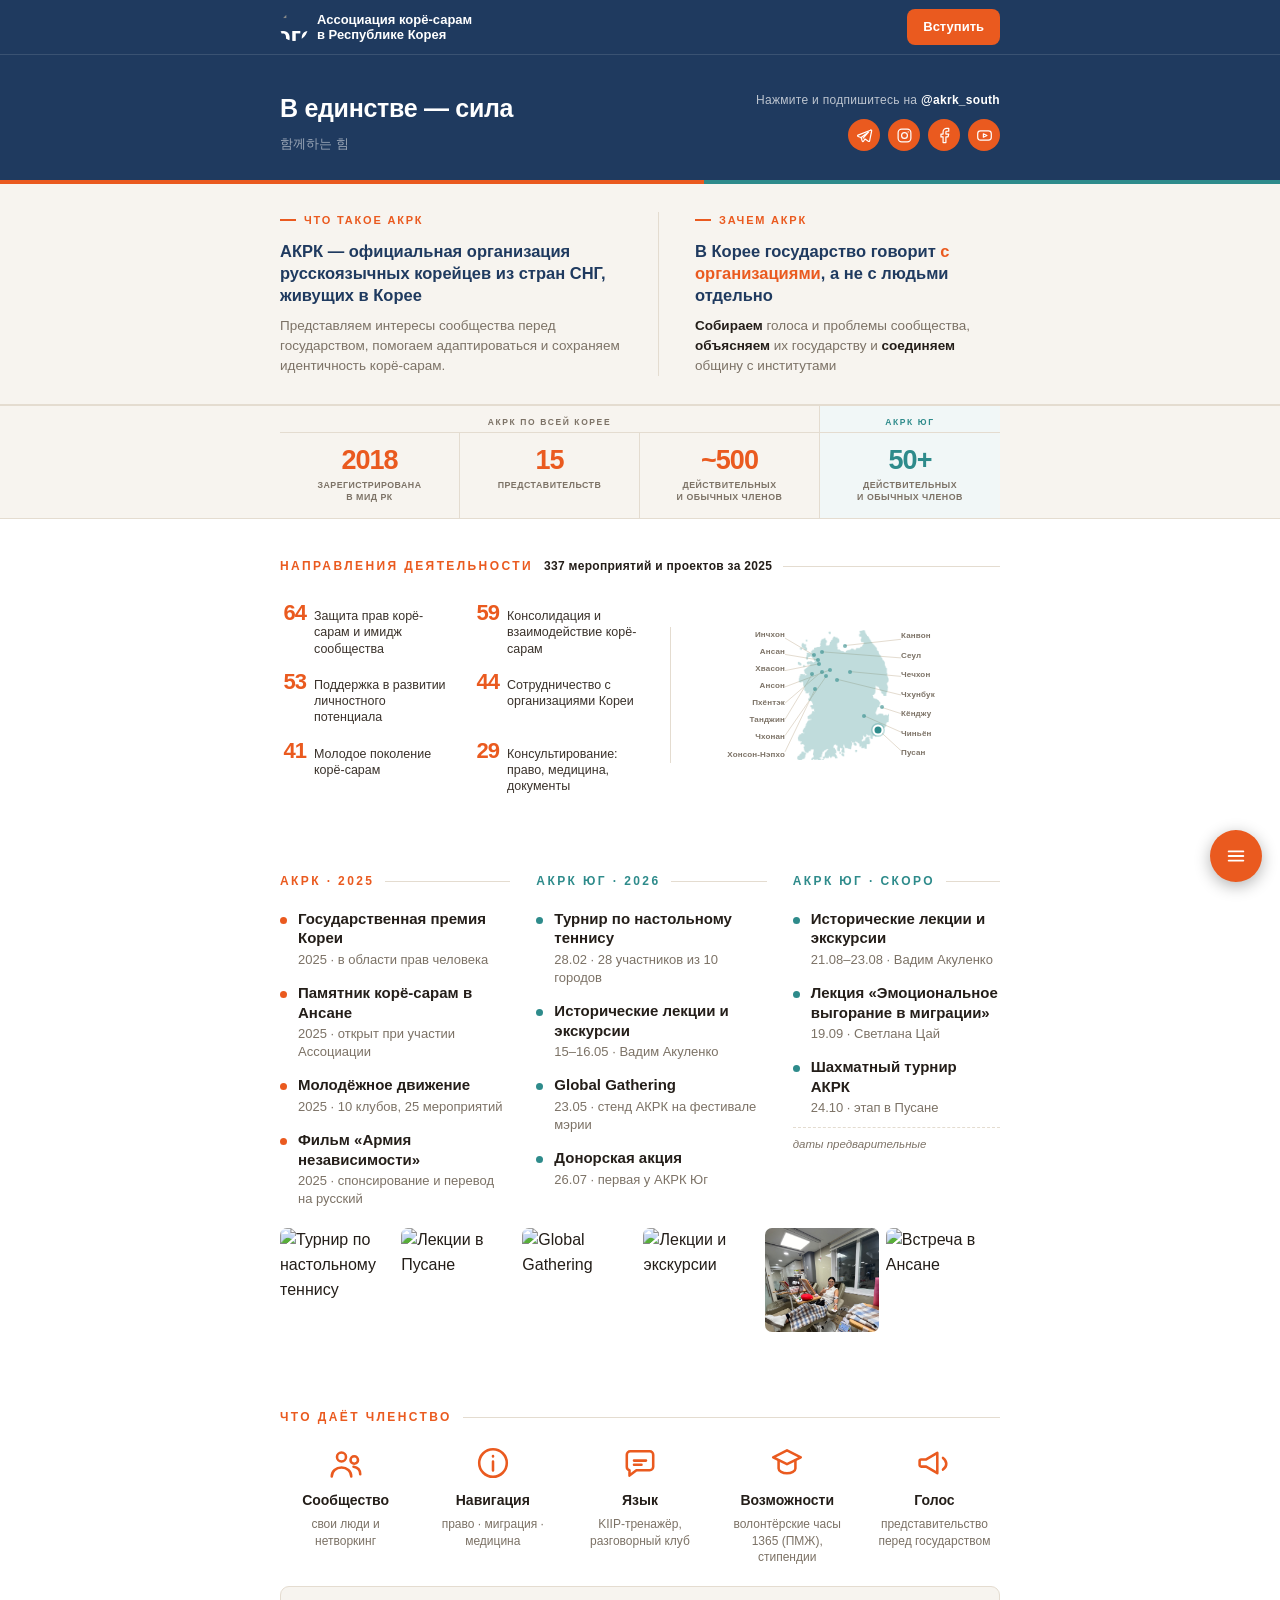
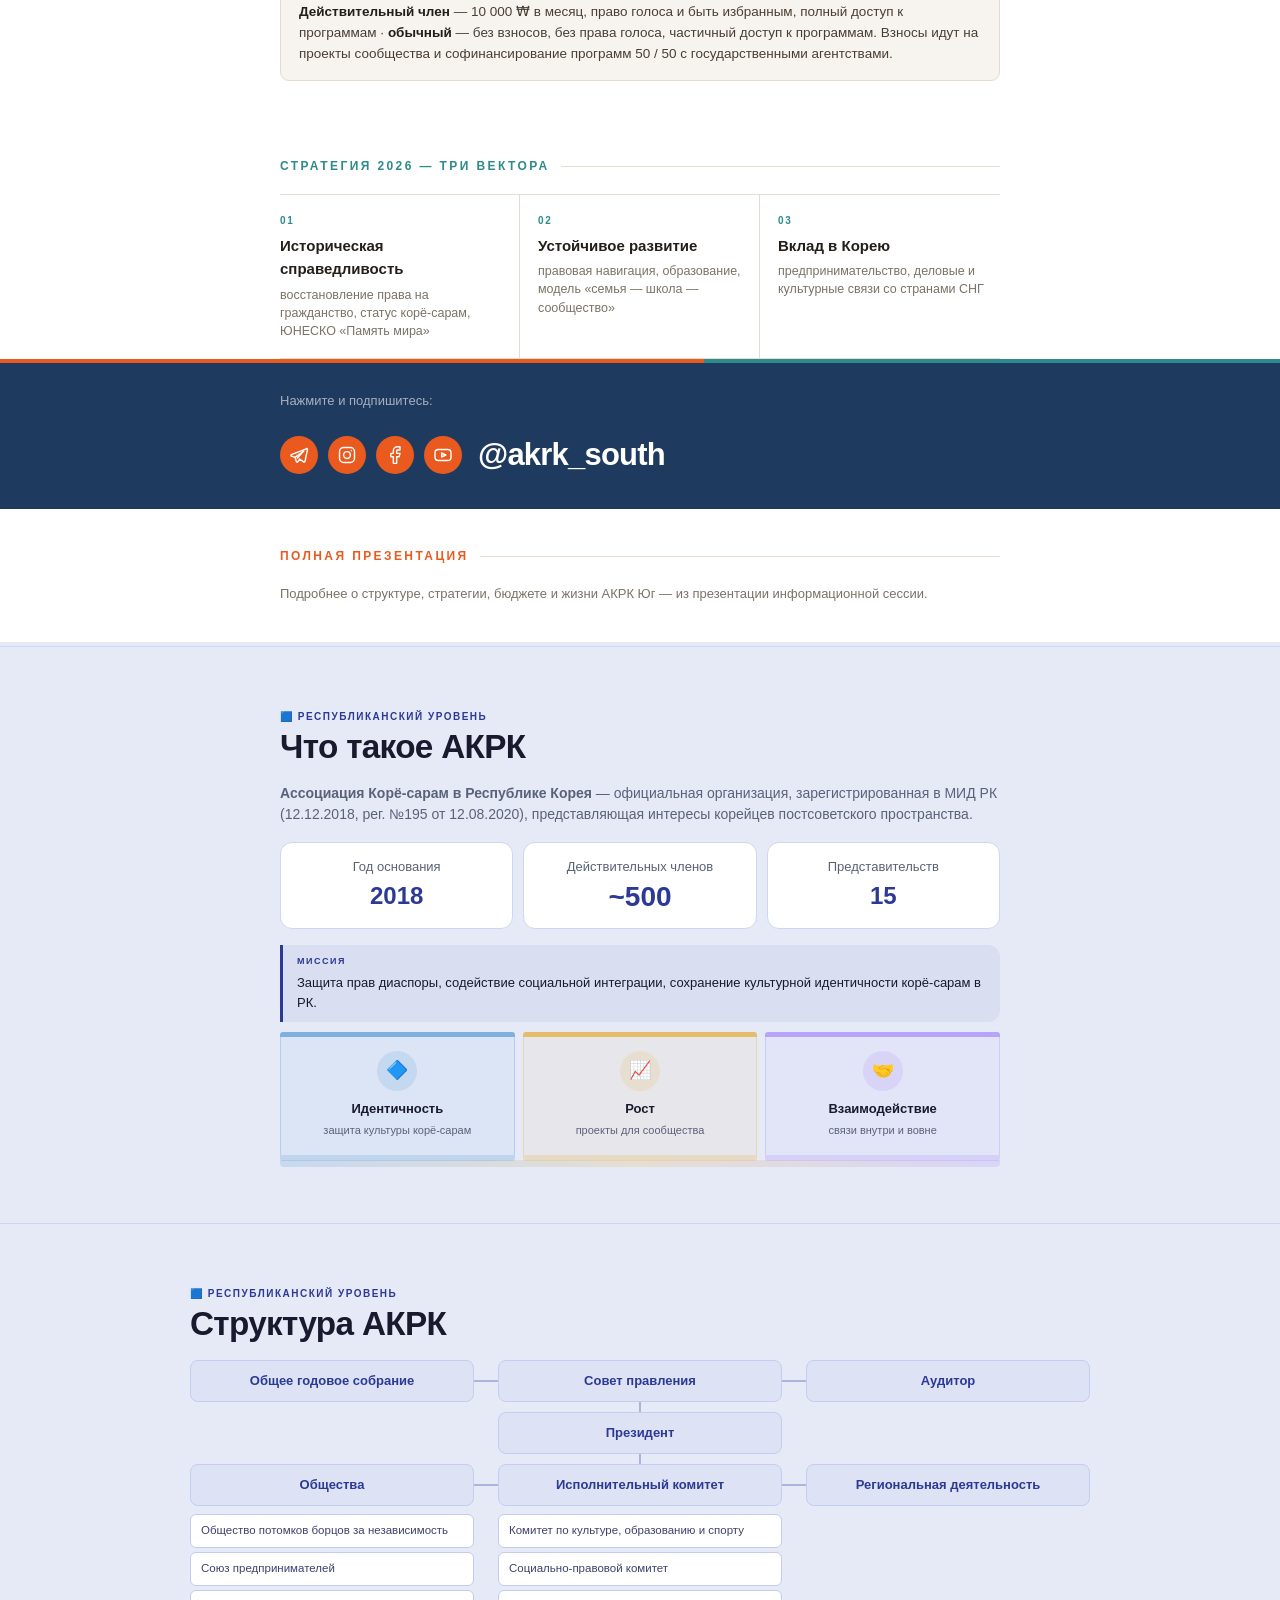
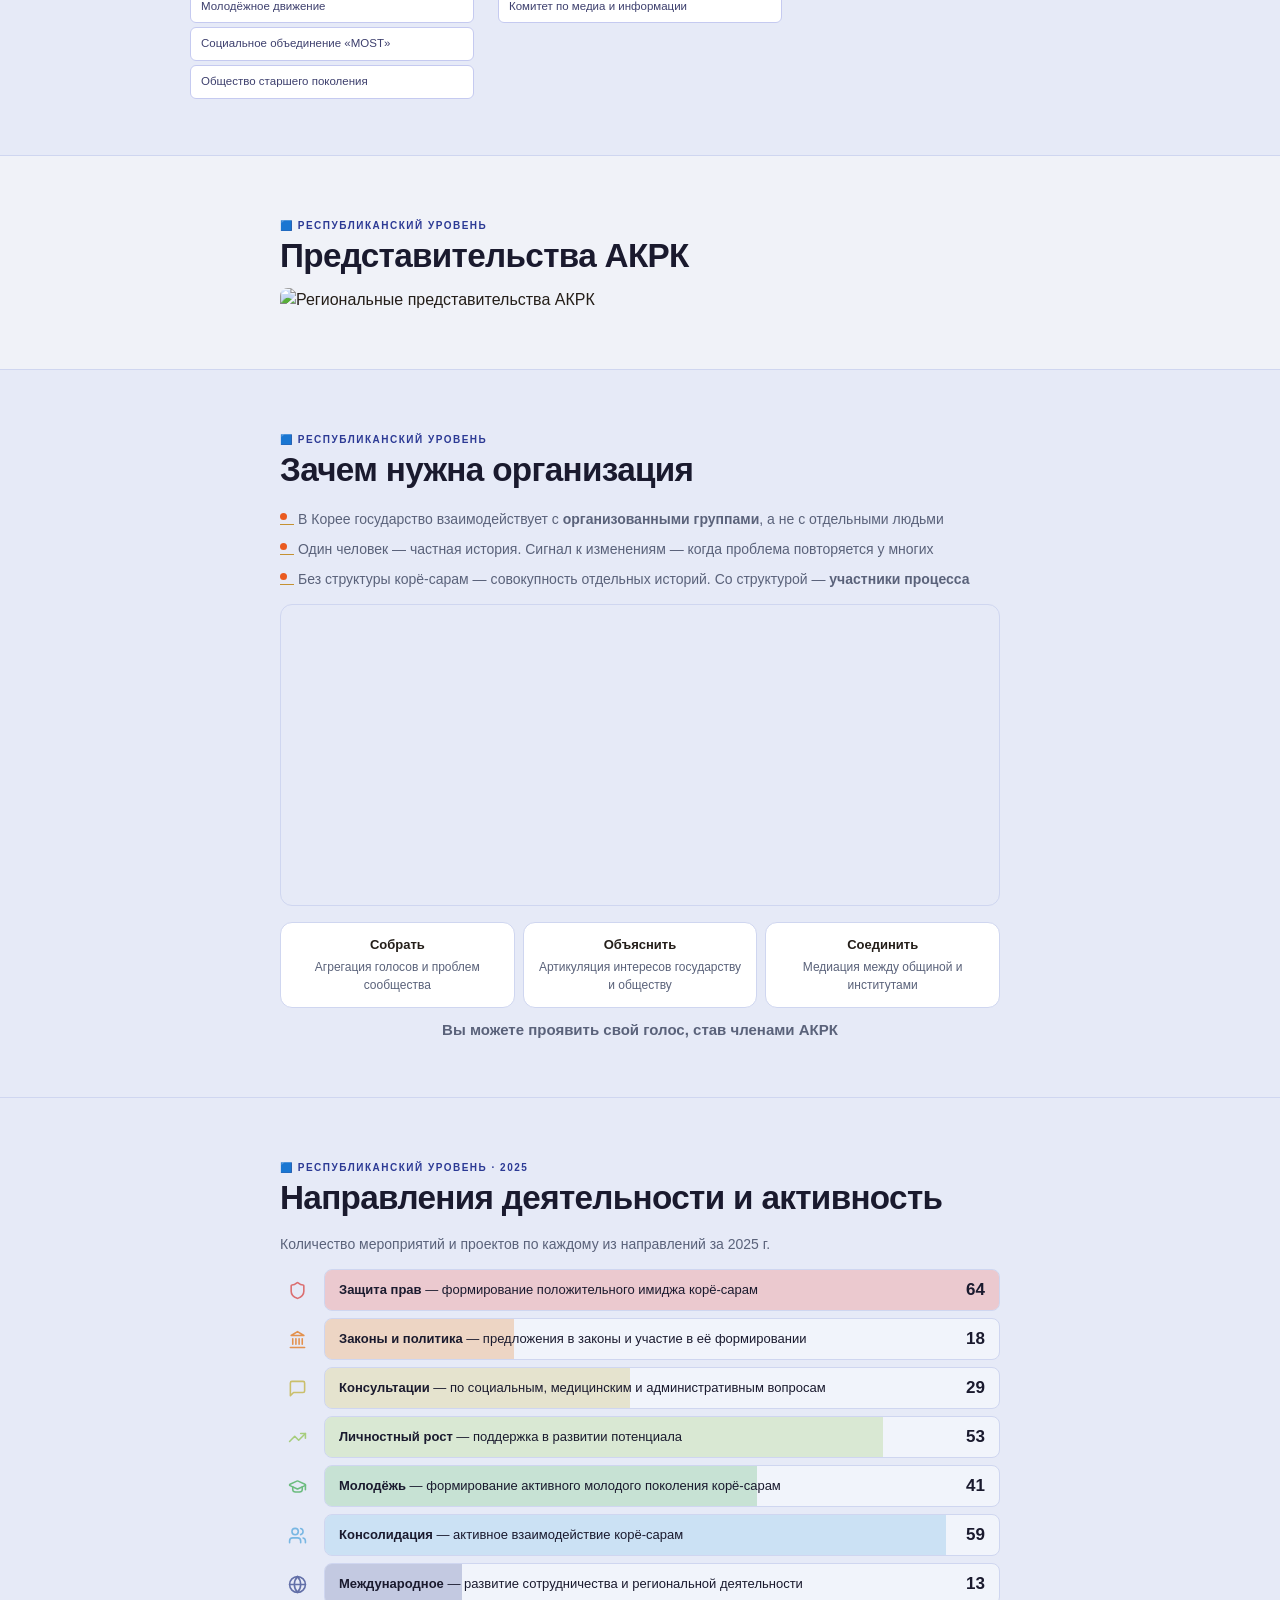
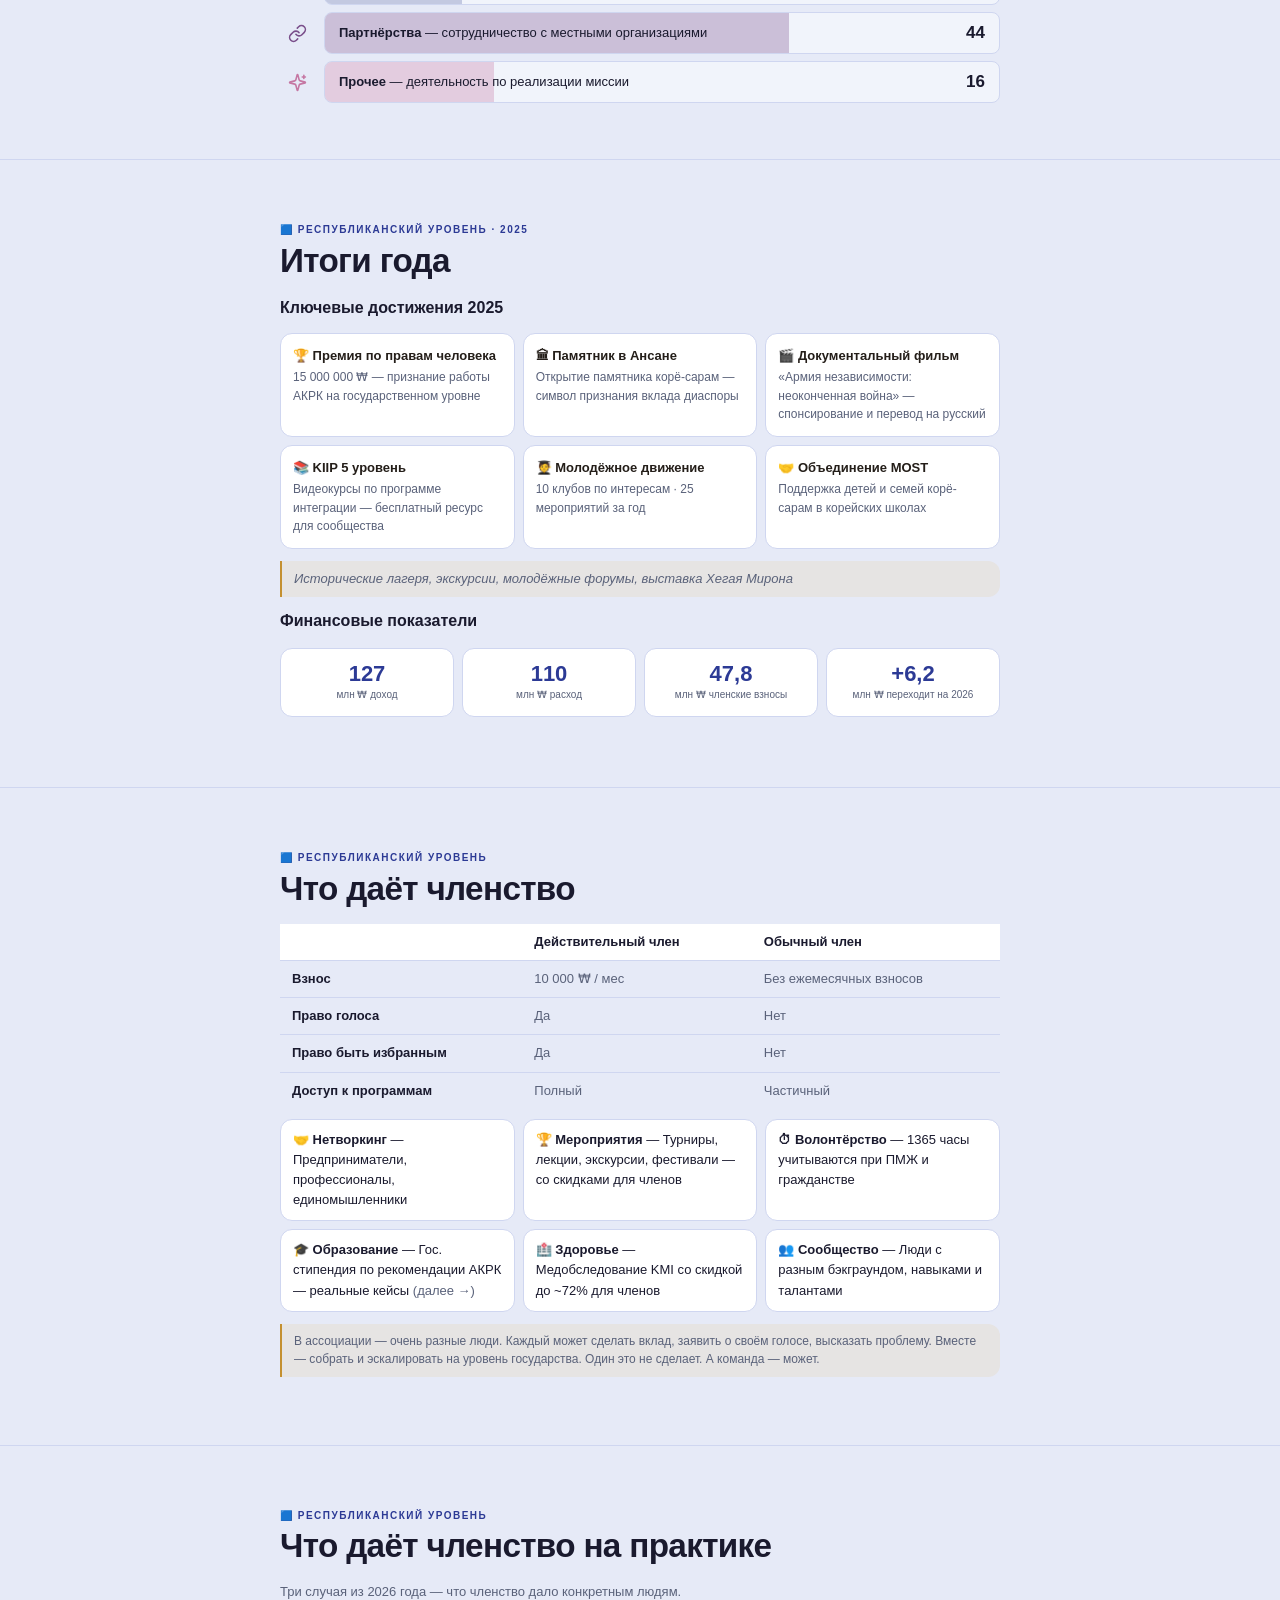
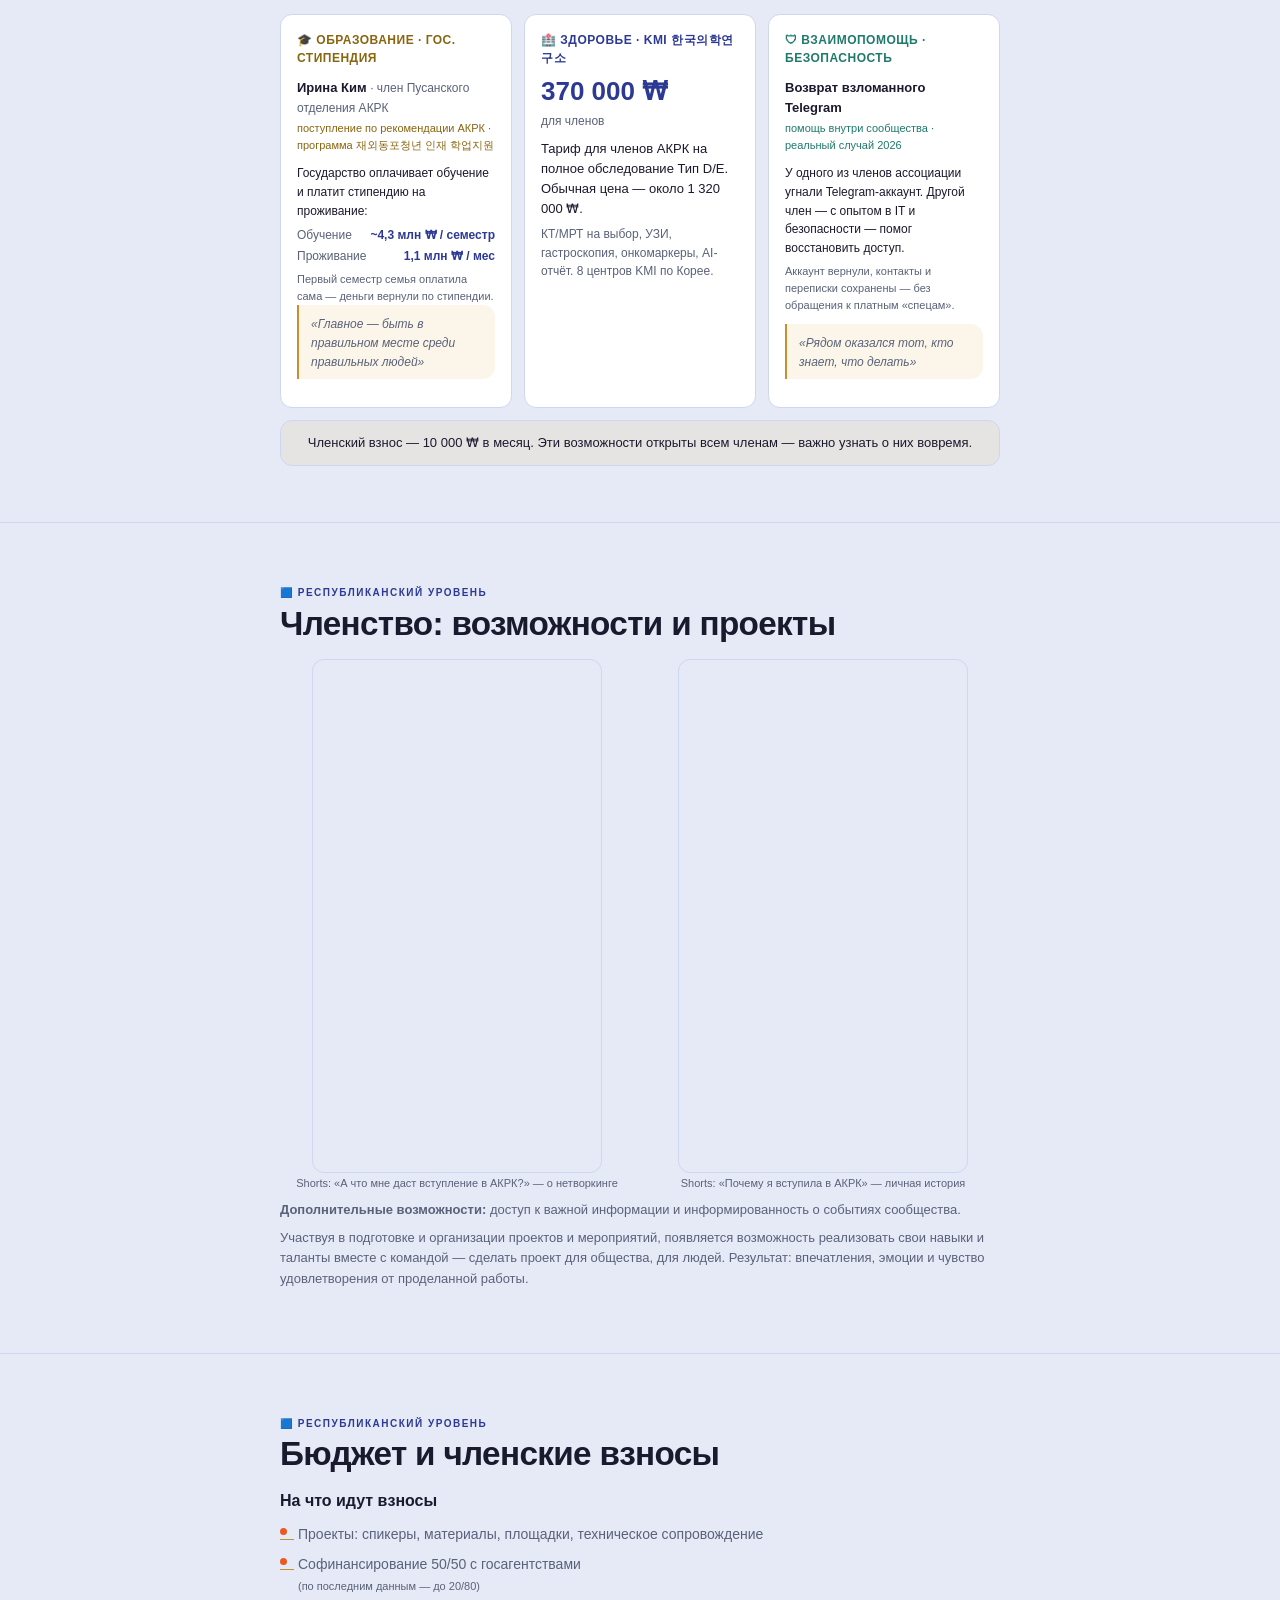
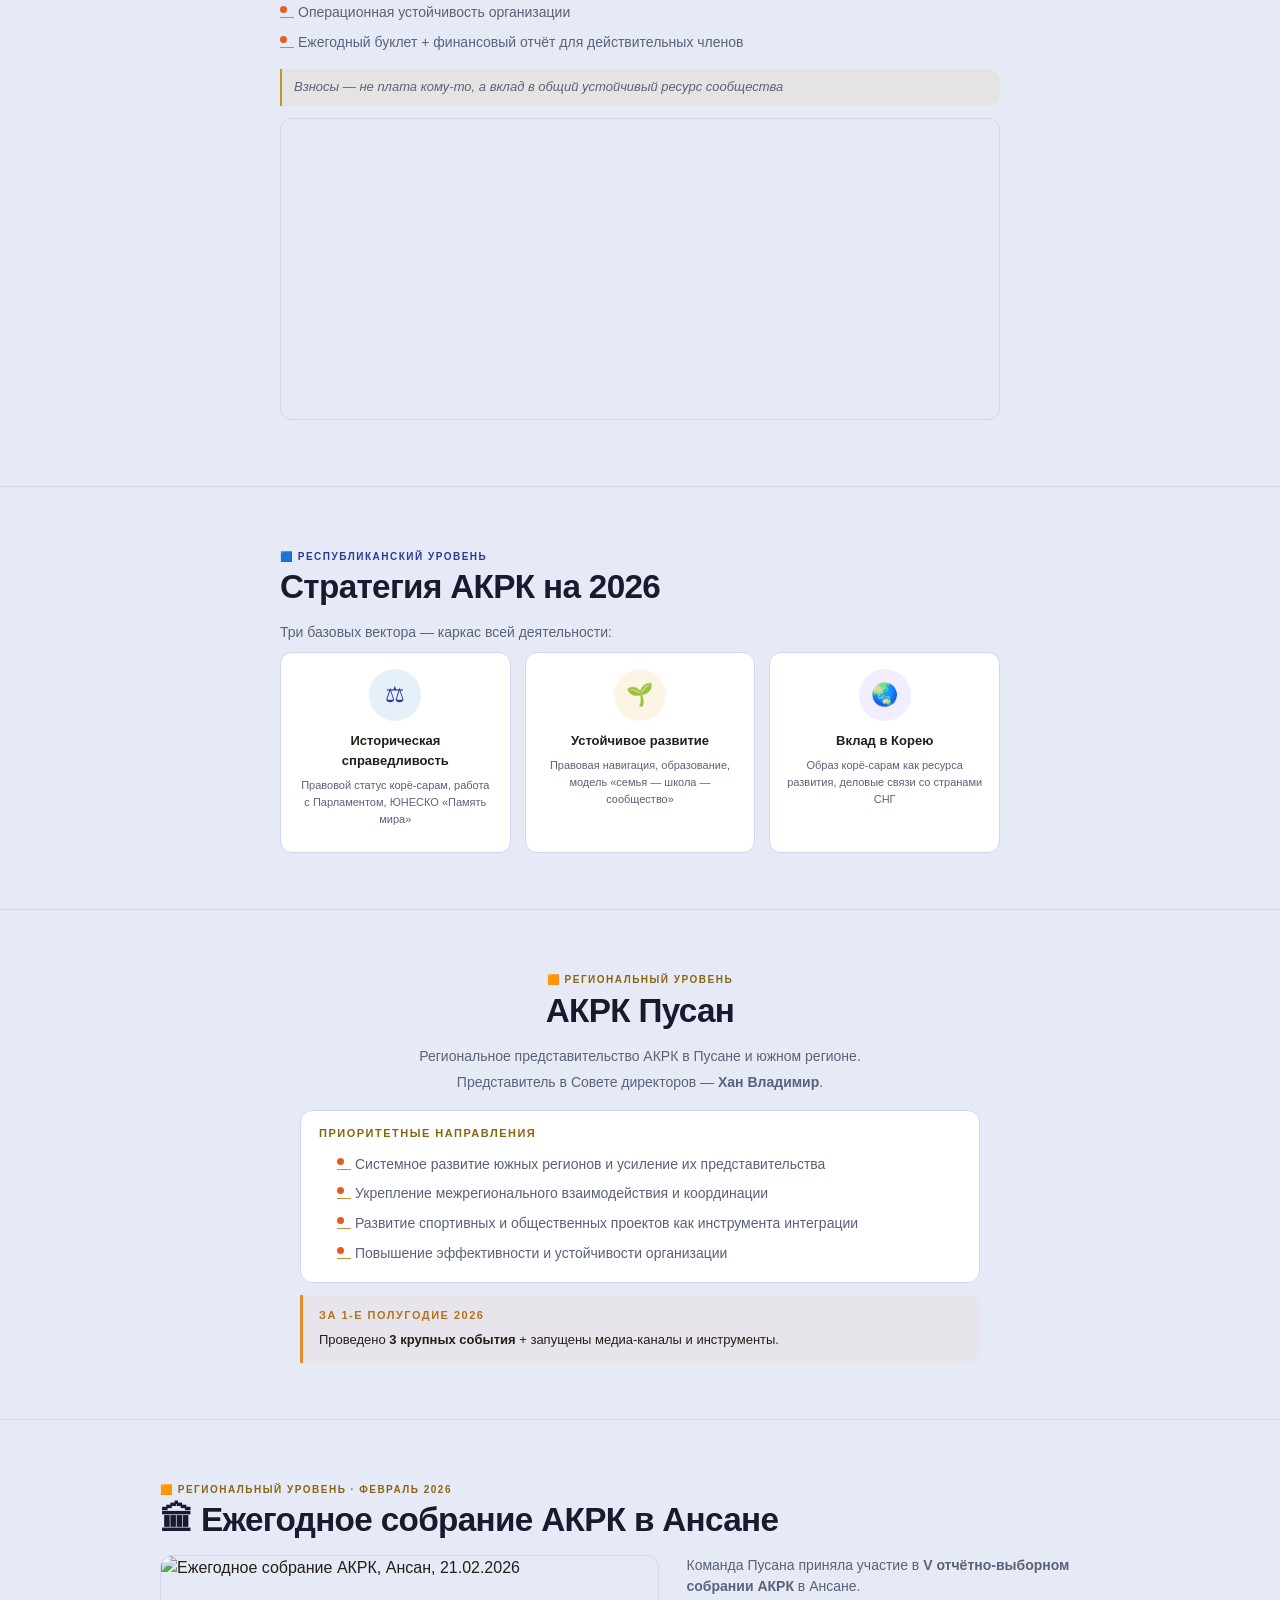
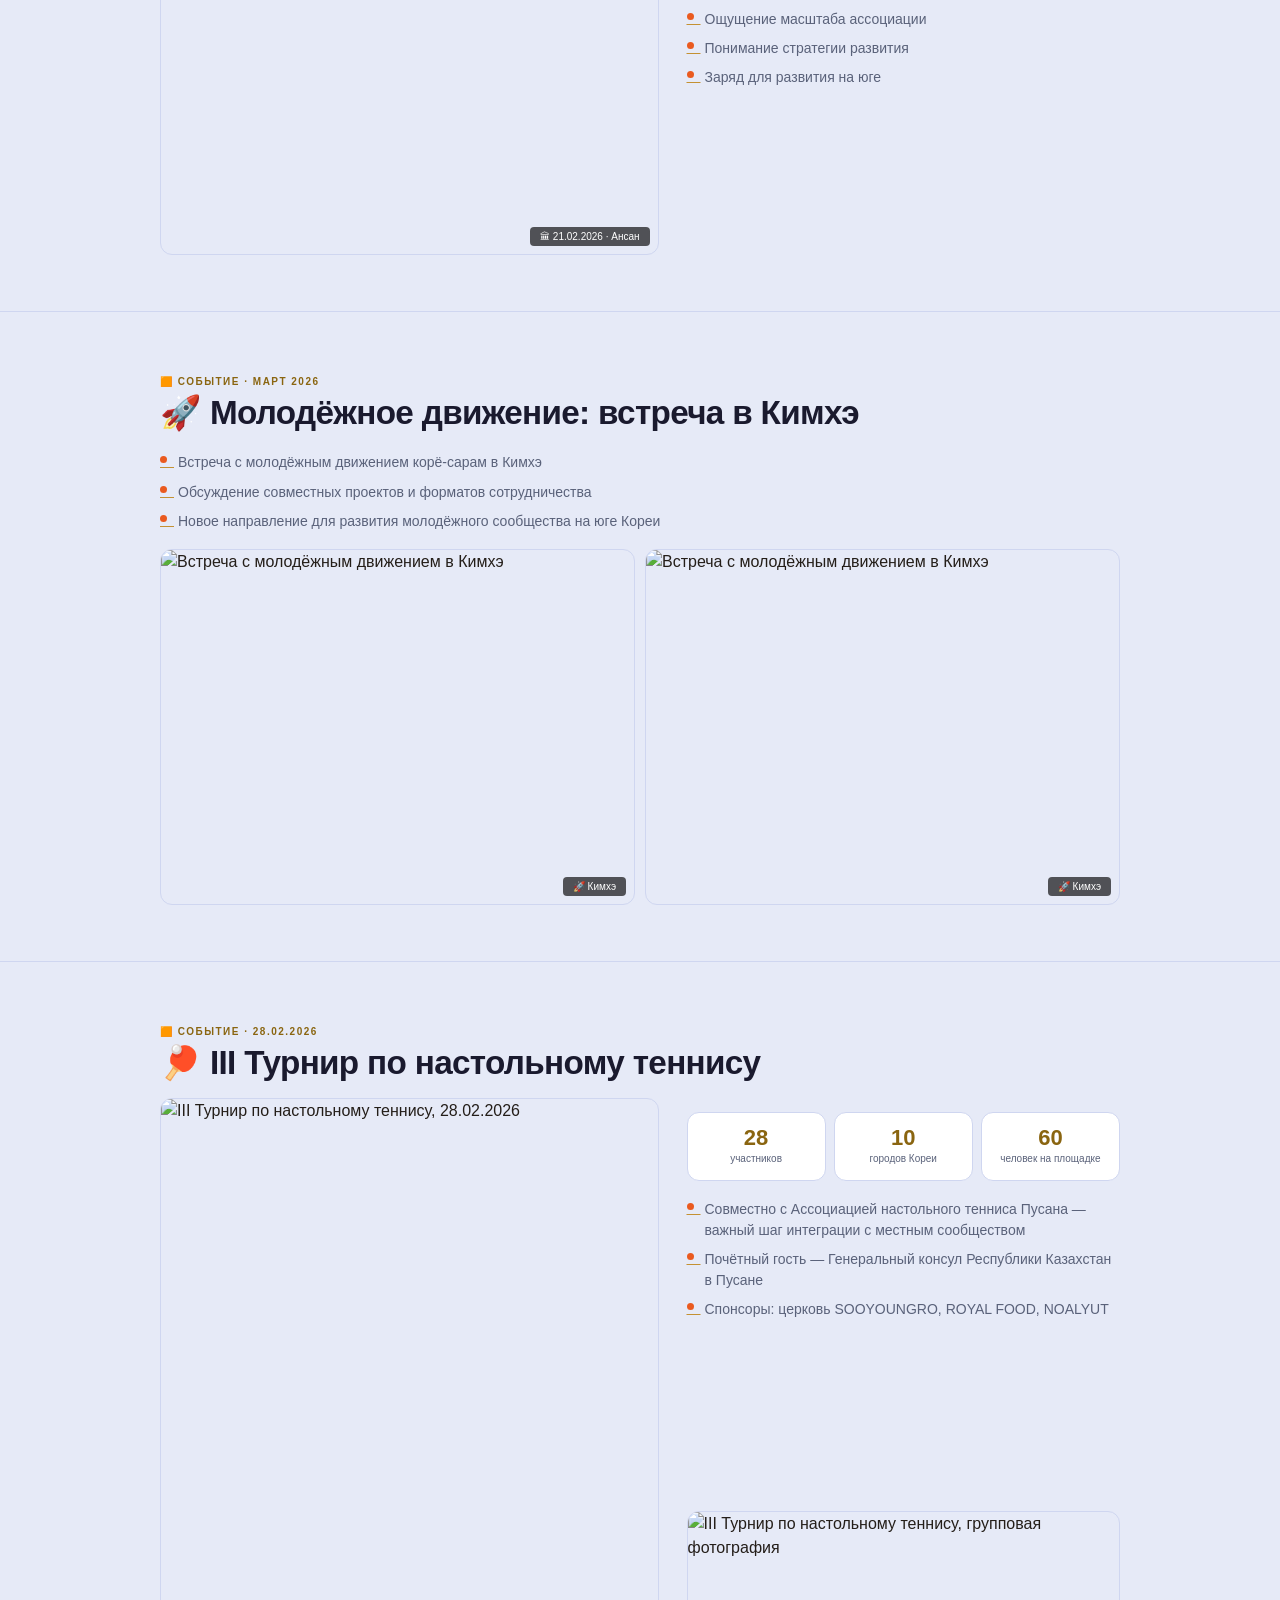
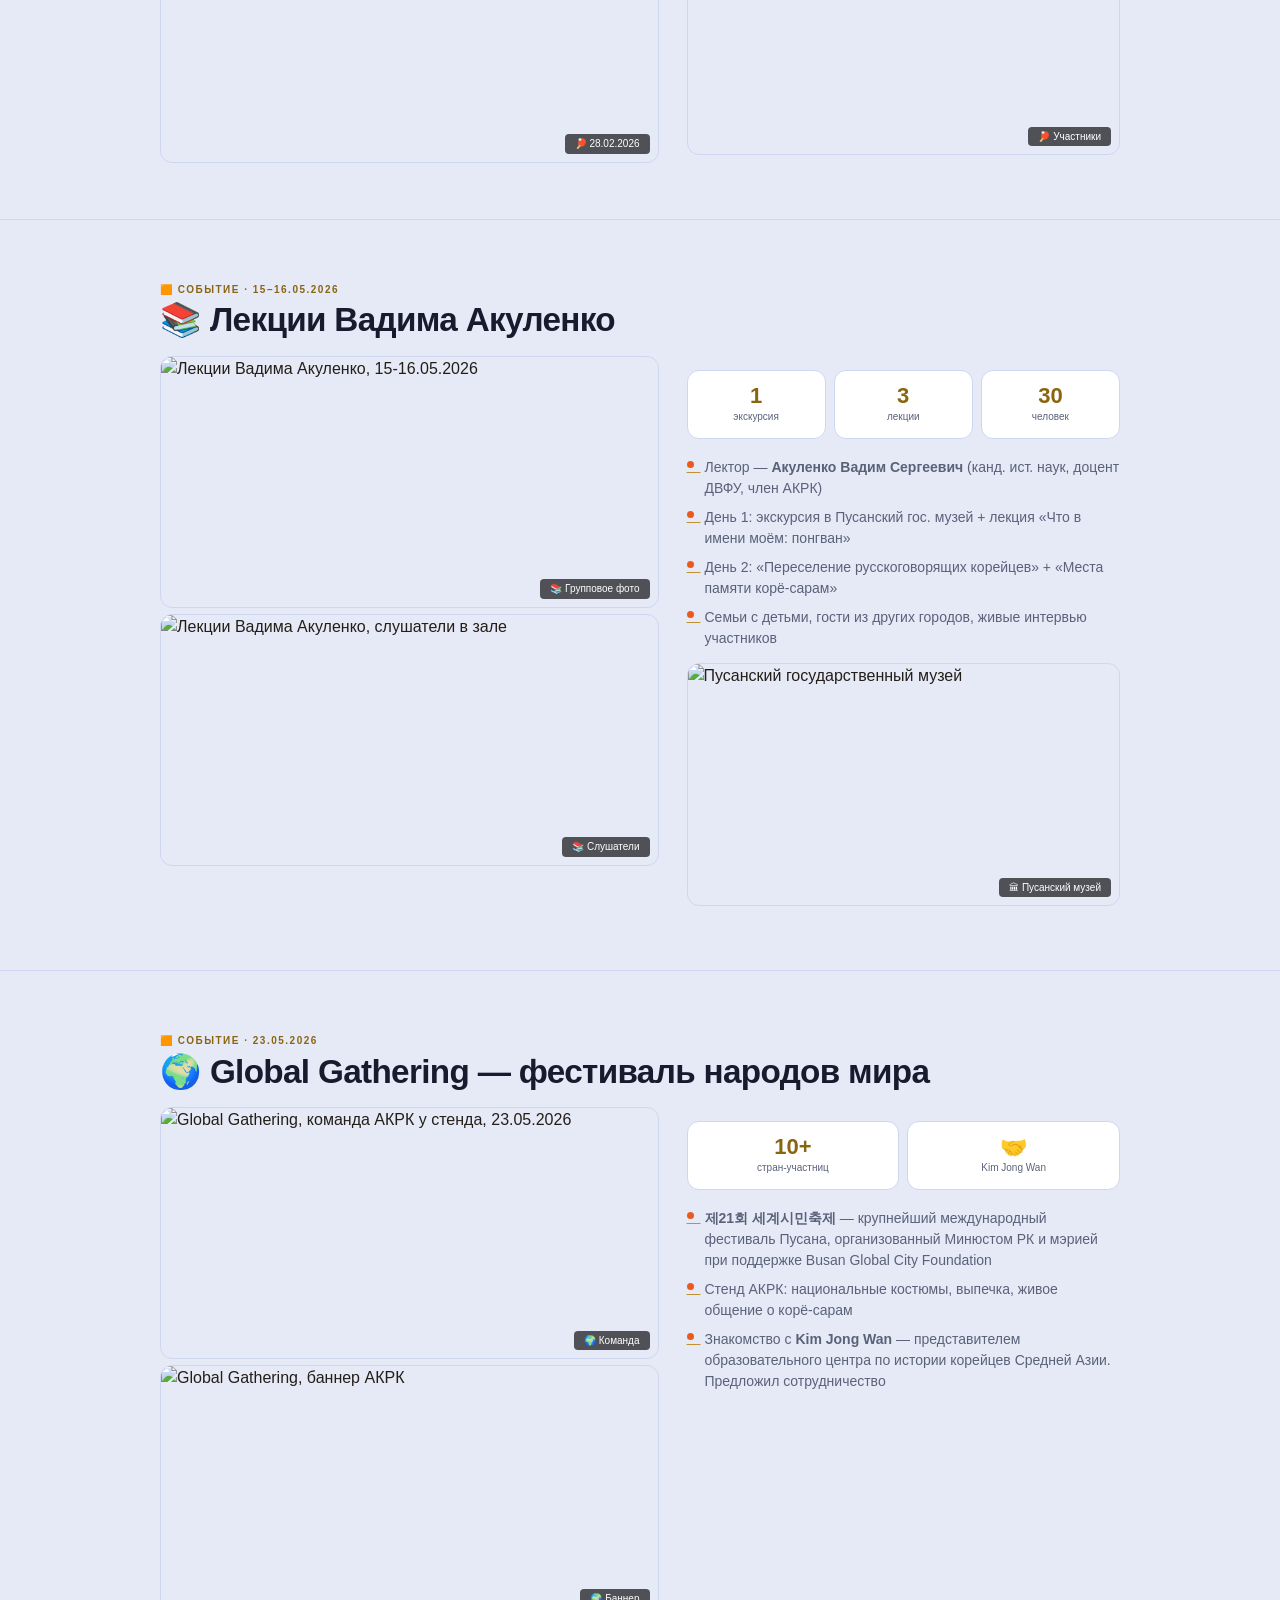
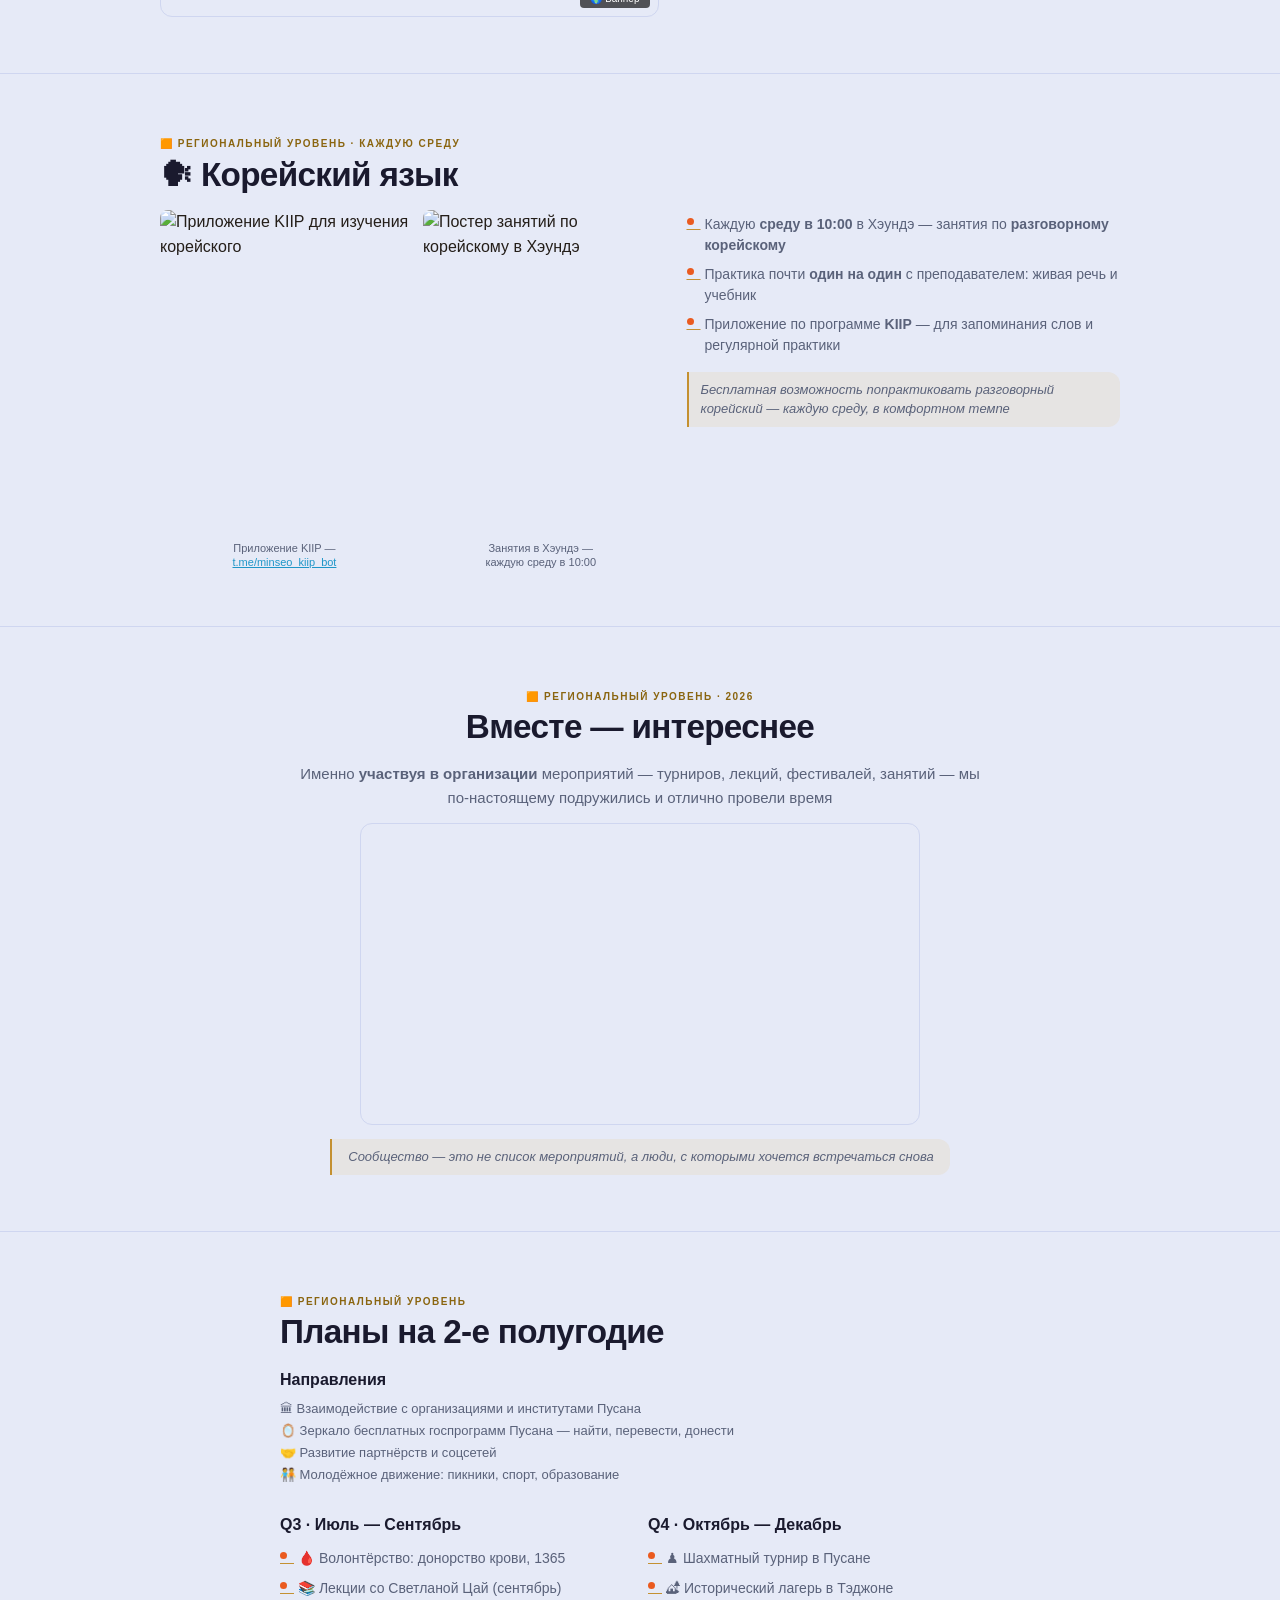
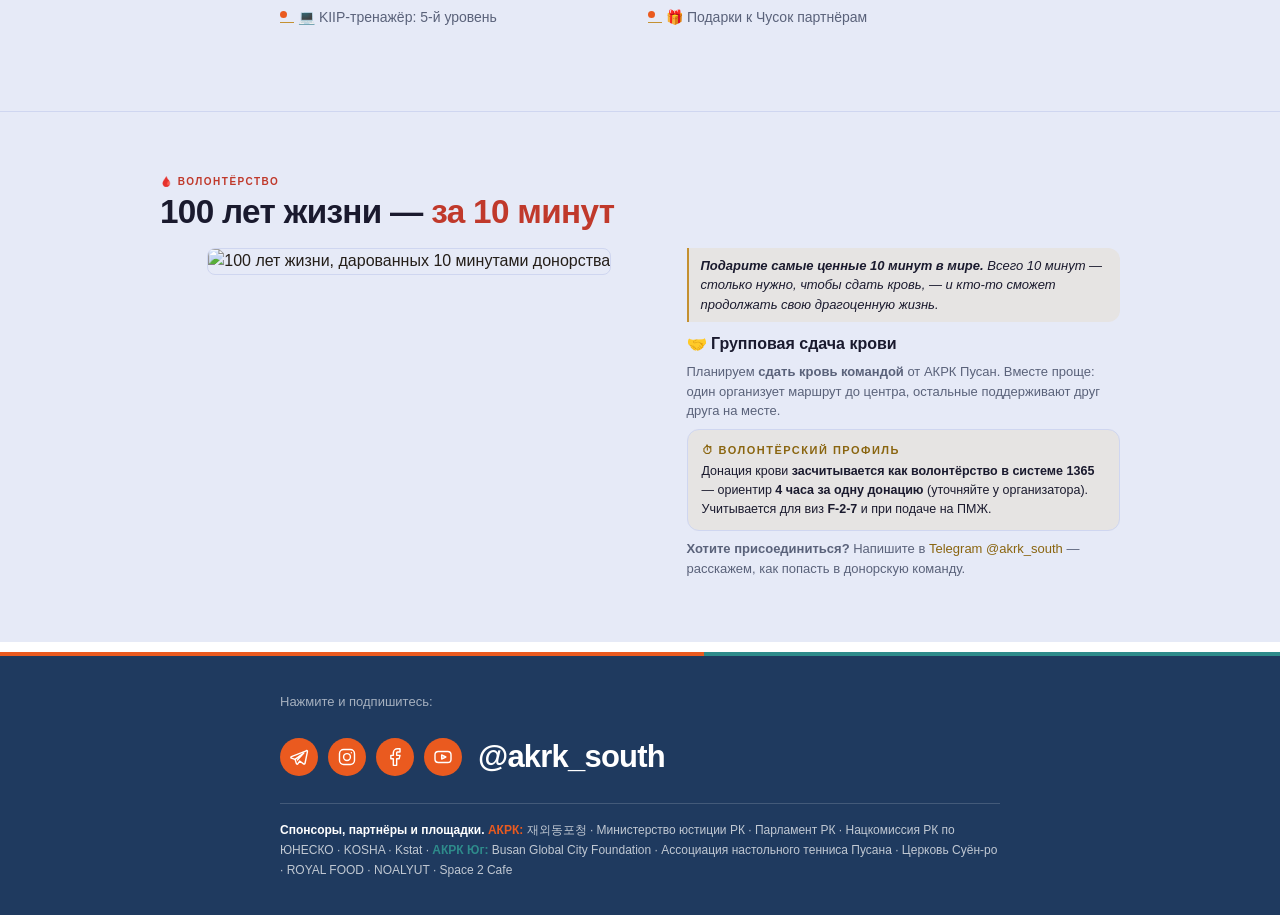
==== index.html @ 40a4bdb2 "Cleanup footer text and fix mobile layout for Korean-language photos Remove duplicate subscribe head" ====
<!DOCTYPE html>
<html lang="ru">
<head>
<meta charset="UTF-8">
<meta name="viewport" content="width=device-width, initial-scale=1.0">
<title>АКРК — Ассоциация корё-сарам в Республике Корея · АКРК Юг</title>
<meta name="description" content="Официальная организация русскоязычных корейцев из стран СНГ в Корее. АКРК Юг — Пусан. Что мы делаем, что даёт членство и как вступить.">
<meta property="og:title" content="АКРК — Ассоциация корё-сарам в Республике Корея · АКРК Юг">
<meta property="og:description" content="Кто мы, что уже сделано, что даёт членство и как вступить.">
<meta property="og:type" content="website">
<meta property="og:url" content="https://akrk-south.github.io/">
<meta property="og:image" content="https://akrk-south.github.io/images/global-team-group.jpg">
<meta property="og:image:alt" content="Команда АКРК Юг на фестивале Global Gathering в Пусане">
<meta property="og:locale" content="ru_RU">
<meta name="twitter:card" content="summary_large_image">
<link rel="icon" href="images/logo.png" type="image/png">
<link rel="apple-touch-icon" href="images/logo.png">
<style>
  :root{
    --orange:#EA5A1F; --navy:#1F3A5F; --teal:#2E8B8B;
    --cream:#F7F4EF; --ink:#241E19; --muted:#7C7266; --line:#E4DCD0;
    --wrap:760px;
  }
  *{box-sizing:border-box;margin:0;padding:0}
  html{scroll-behavior:smooth}
  html,body{overflow-x:hidden}
  body{
    font-family:'Avenir Next','Helvetica Neue',-apple-system,BlinkMacSystemFont,'Segoe UI',
      'Apple SD Gothic Neo',Arial,sans-serif;
    color:var(--ink); background:#fff; line-height:1.55;
    -webkit-font-smoothing:antialiased;
    padding-top:47px;
  }
  .wrap{max-width:var(--wrap);margin:0 auto;padding:0 20px}
  /* .wrap перебивает голый section по специфичности — поэтому селектор составной */
  section,section.wrap{padding:38px 20px}
  h2{font-size:12px;font-weight:700;letter-spacing:2.4px;text-transform:uppercase;
     color:var(--muted);margin-bottom:18px;display:flex;align-items:center;gap:11px}
  h2::after{content:"";flex:1;height:1px;background:var(--line)}
  h2.o{color:var(--orange)} h2.t{color:var(--teal)}

  /* ---- hero ---- */
  .hero{background:var(--navy);color:#fff;padding:34px 0 30px;position:relative}
  .hero::after{content:"";position:absolute;left:0;right:0;bottom:0;height:4px;
    background:linear-gradient(90deg,var(--orange) 0 55%,var(--teal) 55% 100%)}
  .hero-row{display:flex;align-items:center;justify-content:space-between;gap:24px;flex-wrap:wrap}
  .slogan{font-size:25px;font-weight:700;margin-bottom:6px;letter-spacing:-.3px}
  .slogan-kr{font-size:13px;color:rgba(255,255,255,.55)}
  .hero-social{display:flex;flex-direction:column;align-items:flex-end;gap:10px}
  .hs-label{font-size:12px;color:rgba(255,255,255,.7);letter-spacing:.3px;text-align:right;line-height:1.45}
  .hs-handle{color:#fff;font-weight:700}
  .hs-icons{display:flex;gap:8px;color:#fff}
  .hs-icons a{color:inherit;display:flex;align-items:center;justify-content:center;
    width:32px;height:32px;border-radius:50%;background:var(--orange);
    transition:opacity .15s}
  .hs-icons a:hover{opacity:.85}
  .hs-icons svg{width:17px;height:17px}
  .btns{display:flex;gap:11px;flex-wrap:wrap}
  .btn{display:inline-block;padding:14px 24px;border-radius:8px;font-size:15px;font-weight:700;
    text-decoration:none;transition:opacity .15s}
  .btn:hover{opacity:.87}
  .btn-p{background:var(--orange);color:#fff}
  .btn-s{background:transparent;color:#fff;border:1.5px solid rgba(255,255,255,.4)}

  /* ---- что такое / зачем ---- */
  .whatwhyband{background:var(--cream);border-bottom:1px solid var(--line)}
  .whatwhy{display:grid;grid-template-columns:1fr 1fr;gap:36px;padding:28px 20px}
  .whatwhy .ww-col+.ww-col{border-left:1px solid var(--line);padding-left:36px}
  .ww-eyebrow{font-size:11px;font-weight:700;letter-spacing:1.8px;text-transform:uppercase;
    color:var(--orange);margin-bottom:11px;display:flex;align-items:center;gap:8px}
  .ww-eyebrow::before{content:"";width:16px;height:2px;background:var(--orange);flex:none}
  .ww-h{font-size:16.5px;font-weight:700;color:var(--navy);line-height:1.35;margin-bottom:9px}
  .ww-h .hl{color:var(--orange)}
  .ww-p{font-size:13.5px;color:var(--muted);line-height:1.5}
  .ww-p b{color:var(--ink)}

  /* ---- numbers ---- */
  .numsband{background:var(--cream);border-top:1px solid var(--line);border-bottom:1px solid var(--line)}
  .nums{display:grid;grid-template-columns:repeat(4,minmax(0,1fr))}
  .ng{font-size:8.5px;font-weight:700;letter-spacing:1.6px;text-transform:uppercase;
    color:var(--muted);padding:10px 6px 2px;text-align:center}
  .ng-k{grid-column:span 3;border-right:1px solid var(--line);border-bottom:1px solid var(--line)}
  .ng-s{grid-column:span 1;color:var(--teal);background:#F1F7F7;border-bottom:1px solid var(--line)}
  .nc{padding:14px 6px 15px;text-align:center;border-right:1px solid var(--line)}
  .nc.nc-s{background:#F1F7F7;border-right:none}
  .nc .n{font-size:27px;font-weight:700;color:var(--orange);letter-spacing:-1px;line-height:1}
  .nc.nc-s .n{color:var(--teal)}
  .nc .l{font-size:8.8px;font-weight:600;letter-spacing:.5px;text-transform:uppercase;
    color:var(--muted);margin-top:6px;line-height:1.35;overflow-wrap:anywhere}
  .nc .x{font-size:9px;font-weight:600;color:var(--teal);margin-top:5px;line-height:1.3}

  /* ---- directions (6 направлений + карта присутствия) ---- */
  .dirwrap{display:flex;gap:24px;align-items:center}
  .dirs{flex:1;min-width:0;display:grid;grid-template-columns:1fr 1fr;gap:4px 20px}
  .dir{display:flex;align-items:baseline;gap:8px;padding:2px 0}
  .dir-n{font-size:22px;font-weight:700;color:var(--orange);letter-spacing:-1px;
    min-width:26px;text-align:right;flex:none}
  .dir-t{font-size:12.5px;line-height:1.3;color:#3A322B}
  .mapwrap{flex:none;position:relative;display:flex;align-items:stretch;
    width:330px;height:136px;border-left:1px solid var(--line);padding-left:14px}
  .mcol{display:flex;flex-direction:column;justify-content:space-between;flex:none}
  .ml{display:flex;align-items:center;font-size:8px;font-weight:600;letter-spacing:.15px;
    color:var(--muted);line-height:1.1}
  .ml.l{width:100px;text-align:right;justify-content:flex-end;margin-right:12px}
  .ml.r{width:100px;text-align:left;margin-left:12px}
  .mimg{position:relative;flex:none;width:92px;height:130px;align-self:center}
  .mimg img{width:100%;height:100%;object-fit:contain;display:block;opacity:.3}
  .mlines{position:absolute;left:14px;top:3px;width:316px;height:130px}
  .mlines line{stroke:var(--line);stroke-width:1}
  .m-dot{position:absolute;width:4px;height:4px;border-radius:50%;
    background:rgba(46,139,139,.6);transform:translate(-50%,-50%)}
  .m-dot.m-hot{width:7px;height:7px;background:var(--teal);
    box-shadow:0 0 0 2px #fff, 0 0 0 3.5px rgba(46,139,139,.28)}

  /* ---- three columns ---- */
  .cols{display:grid;grid-template-columns:1fr 1fr .9fr;gap:26px;align-items:start}
  ul{list-style:none}
  li{padding:0 0 14px 18px;position:relative}
  li:last-child{padding-bottom:0}
  li::before{content:"";position:absolute;left:0;top:8px;width:7px;height:7px;border-radius:50%;
    background:var(--orange)}
  li.t::before{background:var(--teal)}
  li b{display:block;font-size:15px;font-weight:700;line-height:1.3}
  li span{display:block;font-size:13px;color:var(--muted);margin-top:3px;line-height:1.4}
  .soon-note{font-size:11.5px;color:var(--muted);font-style:italic;margin-top:10px;
    border-top:1px dashed var(--line);padding-top:8px}

  /* ---- photos ---- */
  .photos{display:grid;grid-template-columns:repeat(6,minmax(0,1fr));gap:7px;margin-top:20px}
  .photos img{width:100%;height:104px;object-fit:cover;object-position:center 30%;
    border-radius:7px;display:block}

  /* ---- benefits ---- */
  .bens{display:grid;grid-template-columns:repeat(5,minmax(0,1fr));gap:16px}
  .ben{text-align:center}
  .ben .bi{width:36px;height:36px;margin:0 auto 9px;color:var(--orange)}
  .ben .bi svg{width:100%;height:100%}
  .ben .bt{font-size:14px;font-weight:700}
  .ben .bs{font-size:12px;color:var(--muted);line-height:1.4;margin-top:4px}
  .fee{margin-top:20px;padding:15px 18px;background:var(--cream);border:1px solid var(--line);
    border-radius:9px;font-size:13.5px;color:#4A3E34}
  .fee b{color:var(--ink)}

  /* ---- strategy ---- */
  .strat{display:grid;grid-template-columns:repeat(3,minmax(0,1fr));gap:0;
    border-top:1px solid var(--line);border-bottom:1px solid var(--line)}
  .si{padding:18px 18px;border-right:1px solid var(--line)}
  .si:first-child{padding-left:0} .si:last-child{border-right:none;padding-right:0}
  .si .sn{font-size:10px;font-weight:700;letter-spacing:1.6px;color:var(--teal)}
  .si .st{font-size:15px;font-weight:700;margin:6px 0 5px}
  .si .ss{font-size:12.5px;color:var(--muted);line-height:1.45}

  /* ---- footer ---- */
  .ftr{background:var(--navy);color:#fff;padding:40px 0 34px;position:relative;margin-top:10px}
  .ftr::before{content:"";position:absolute;left:0;right:0;top:0;height:4px;
    background:linear-gradient(90deg,var(--orange) 0 55%,var(--teal) 55% 100%)}
  .ftr h2{color:var(--orange)}
  .ftr h2::after{background:rgba(255,255,255,.16)}
  .handle{display:flex;align-items:center;gap:16px;flex-wrap:wrap;margin-bottom:8px}
  .hics{display:flex;gap:10px;color:#fff}
  .hics a{color:inherit;display:flex;align-items:center;justify-content:center;
    width:38px;height:38px;border-radius:50%;background:var(--orange);
    transition:opacity .15s}
  .hics a:hover{opacity:.85}
  .hics svg{width:20px;height:20px}
  .hn{font-size:31px;font-weight:700;letter-spacing:-.8px}
  .hs{font-size:13px;color:rgba(255,255,255,.6);margin-bottom:20px}
  .partners{font-size:12px;color:rgba(255,255,255,.72);border-top:1px solid rgba(255,255,255,.16);
    padding-top:16px;margin-top:22px;line-height:1.7}
  .partners b{color:#fff;font-weight:700}
  .fl{font-size:13px;color:rgba(255,255,255,.5);margin-top:10px}
  /* тот же блок соцсетей, продублированный перед полной презентацией */
  .subftr{margin-top:0;padding:32px 0 30px}
  .subftr .handle{margin-bottom:0}
  .fl a{color:#fff;text-decoration:none;border-bottom:1px solid rgba(255,255,255,.35)}

  @media(max-width:640px){
    section,section.wrap{padding:30px 20px}
    .slogan{font-size:21px}
    .hero-row{flex-direction:column;align-items:flex-start;gap:18px}
    .hero-social{align-items:flex-start}
    .hs-label{text-align:left}
    .whatwhy{grid-template-columns:1fr;gap:22px;padding:24px 20px}
    .whatwhy .ww-col+.ww-col{border-left:none;padding-left:0;border-top:1px solid var(--line);padding-top:22px}
    .nums{grid-template-columns:repeat(2,minmax(0,1fr))}
    .ng-k{grid-column:span 2;border-right:none}
    .ng-s{grid-column:span 2}
    .nc{border-bottom:1px solid var(--line)}
    .nc:nth-child(even){border-right:none}
    .nc.nc-s{border-bottom:none}
    .dirwrap{flex-direction:column;align-items:stretch;gap:16px}
    .dirs{grid-template-columns:1fr}
    .mapwrap{align-self:center}
    .cols{grid-template-columns:1fr;gap:28px}
    .photos{grid-template-columns:repeat(3,minmax(0,1fr))}
    .photos img{height:84px}
    .bens{grid-template-columns:repeat(2,minmax(0,1fr));gap:20px}
    .strat{grid-template-columns:1fr}
    .si{border-right:none;border-bottom:1px solid var(--line);padding:16px 0}
    .si:last-child{border-bottom:none}
    .hn{font-size:26px}
    .btn{width:100%;text-align:center}
  }

  /* ---- sticky top bar ---- */
  .stickybar{position:fixed;top:0;left:0;right:0;z-index:200;background:var(--navy);
    border-bottom:1px solid rgba(255,255,255,.12)}
  .sb-row{display:flex;align-items:center;justify-content:space-between;gap:12px;padding:9px 20px}
  .sb-brand{display:flex;align-items:center;gap:9px;color:#fff;font-weight:700;font-size:14px;
    text-decoration:none;min-width:0}
  .sb-logo{width:28px;height:28px;border-radius:50%;overflow:hidden;flex:none;display:block}
  .sb-logo img{width:100%;height:100%;object-fit:cover;transform:scale(1.8)}
  .sb-name{white-space:normal;line-height:1.18;font-size:13px}
  @media (max-width:520px){.sb-name{font-size:11.5px}}
  .sb-cta{padding:8px 16px;font-size:13px;flex:none;width:auto}

  /* ---- полная презентация (встроена из deck/, слайды депersonализированы) ---- */
  .pres{
    --bg:#E6EAF7;--surface:#fff;--border:#CFD6F0;--text:#1A1A2E;--text-muted:#5A627A;
    --accent:#E6B450;--accent-dim:#C49030;--accent-bg:rgba(230,180,80,.12);--accent-ink:#8A6510;
    --purple-ink:#6D4FC4;--radius:12px;
    background:var(--bg);padding:4px 0 8px}
  .pres .slide{padding:56px 40px;border-top:1px solid var(--border)}
  .pres .slide-content{max-width:720px;margin:0 auto;width:100%}
  .pres .slide-content.wide{max-width:960px}
  .pres .section-label{display:inline-block;font-size:10px;letter-spacing:1.5px;
    text-transform:uppercase;color:var(--accent-ink);margin-bottom:4px;font-weight:600}
  .pres .section-label.fed{color:#2C3A95}
  .pres .section-label.reg{color:var(--accent-ink)}
  .pres h2{font-size:clamp(24px,2.6vw,34px);font-weight:700;letter-spacing:-.02em;line-height:1.15;
    margin-bottom:16px;color:var(--text);text-transform:none;display:block}
  .pres h2::after{content:none}
  .pres h3{font-size:16px;font-weight:600;margin-top:16px;margin-bottom:6px;color:var(--text)}
  .pres p{font-size:14px;color:var(--text-muted);margin-bottom:8px}
  .pres ul{list-style:none;margin-bottom:10px}
  .pres li{padding:4px 0 4px 18px;position:relative;font-size:14px;color:var(--text-muted)}
  .pres li::before{content:'—';position:absolute;left:0;color:var(--accent-dim)}
  .pres .grid-2{display:grid;grid-template-columns:repeat(auto-fill,minmax(180px,1fr));gap:8px;margin:12px 0}
  .pres .card{background:var(--surface);border:1px solid var(--border);border-radius:var(--radius);
    padding:12px;transition:border-color .2s}
  .pres .card h4{font-size:13px;font-weight:600;margin-bottom:2px}
  .pres .card p{font-size:12px;margin:0}
  .pres blockquote{border-left:2px solid var(--accent-dim);margin:12px 0;padding:8px 12px;
    background:var(--accent-bg);border-radius:0 var(--radius) var(--radius) 0;color:var(--text-muted);
    font-style:italic;font-size:13px}
  .pres a{color:var(--accent-ink);text-decoration:none}
  .pres a:hover{text-decoration:underline}
  .pres .video-wrap{margin:10px 0;border-radius:var(--radius);overflow:hidden;border:1px solid var(--border)}
  .pres .video-wrap iframe{width:100%;height:300px;display:block;border:none}
  /* вертикальные Shorts: 9:16 вместо широкого окна с чёрными полями */
  .pres .video-wrap.shorts{max-width:290px;margin:0 auto}
  .pres .video-wrap.shorts iframe{height:auto;aspect-ratio:9/16}
  .pres .kpi-row{display:flex;gap:8px;margin:14px 0;flex-wrap:nowrap}
  .pres .kpi{background:var(--surface);border:1px solid var(--border);border-radius:var(--radius);
    padding:14px 10px;text-align:center;flex:1}
  .pres .kpi-num{font-size:22px;font-weight:700;color:#2C3A95;line-height:1}
  .pres .kpi-label{font-size:10px;color:var(--text-muted);margin-top:2px}
  .pres .quarter-grid{display:grid;grid-template-columns:1fr 1fr;gap:16px;margin:12px 0}
  .pres .photo-wrap{width:100%;border-radius:var(--radius);overflow:hidden;border:1px solid var(--border);
    margin:8px 0;position:relative;aspect-ratio:16/9}
  .pres .photo-wrap img{width:100%;height:100%;object-fit:cover;display:block}
  .pres .photo-label{position:absolute;bottom:8px;right:8px;background:rgba(0,0,0,.65);
    padding:2px 10px;border-radius:4px;font-size:10px;color:#fff}
  .pres .slide-cols{display:grid;grid-template-columns:1.15fr 1fr;gap:28px;align-items:start;margin-top:8px}
  /* фото в ряд — для слайдов, где текста меньше, чем фотографий */
  .pres .photo-row{display:grid;grid-template-columns:1fr 1fr;gap:10px;margin-top:12px}
  .pres .photo-row .photo-wrap{margin:0;aspect-ratio:4/3}
  .pres .col-photo{display:flex;flex-direction:column;gap:6px}
  .pres .col-photo .photo-wrap{aspect-ratio:4/3;margin:0}
  .pres .col-photo .photo-wrap.portrait{aspect-ratio:3/4}
  .pres .col-photo:has(.photo-wrap + .photo-wrap) .photo-wrap{max-height:252px}
  .pres .slide-cols:has(.col-text > .photo-wrap:last-child){align-items:stretch}
  .pres .slide-cols:has(.col-text > .photo-wrap:last-child) .col-text{display:flex;flex-direction:column}
  .pres .col-text > .photo-wrap:last-child{margin-top:auto}
  .pres .col-text{line-height:1.5}
  .pres .member-table{width:100%;border-collapse:separate;border-spacing:0;margin:10px 0;font-size:13px}
  .pres .member-table th{background:var(--surface);padding:8px 12px;text-align:left;font-weight:600;
    color:var(--text);border-bottom:1px solid var(--border)}
  .pres .member-table td{padding:8px 12px;border-bottom:1px solid var(--border);color:var(--text-muted)}
  .pres .member-table tr:last-child td{border:none}
  @media (max-width:700px){
    .pres .slide{padding:36px 20px}
    .pres .photo-row{grid-template-columns:1fr}
    .pres .slide-cols{grid-template-columns:1fr;gap:16px}
    .pres .strat-grid{grid-template-columns:1fr !important}
    .pres .cases-grid{grid-template-columns:1fr !important}
    .pres .kr-photos{flex-direction:column !important}
    .pres .kr-photos > div{width:100%}
    .pres .kr-photos img{height:auto !important;width:100% !important}
  }
  /* схема структуры: широкая сетка — прокручиваем внутри, а не режем экраном */
  .schema-scroll{overflow-x:auto;-webkit-overflow-scrolling:touch}
  .schema-scroll > .schema-inner{min-width:560px}

  @media (max-width:700px){
    .pres .slide#pres-structure{padding:36px 20px}
  }
  @media (max-width:600px){
    .pres .video-wrap iframe{height:180px}
    .pres .video-wrap.shorts iframe{height:auto}
    .pres .member-table{font-size:12px}
    .pres .member-table th,.pres .member-table td{padding:7px 8px}
    .pres .kpi{padding:10px 6px}
    .pres .kpi-num{font-size:18px}
    .pres .quarter-grid{grid-template-columns:1fr}
  }

  /* ---- якоря быстрого меню: не прятать заголовок под sticky-баром ---- */
  #top,#napravleniya,#events,#chlenstvo,#strategy,#follow,#pres,#pres-akrk,#pres-structure,#pres-reps,
  #pres-why,#pres-directions,#pres-results,#pres-membership-table,#pres-cases,#pres-opportunities,
  #pres-budget,#pres-strategy,#busan,#ansan,#kimhae,#tennis,#lectures,#global-gathering,#korean,
  #together,#plans-h2,#donor,#contacts{scroll-margin-top:var(--barh,60px)}

  /* ---- плавающее меню разделов ---- */
  .fabmenu{position:fixed;right:18px;bottom:18px;z-index:250}
  .fab-btn{width:52px;height:52px;border-radius:50%;background:var(--orange);border:none;
    box-shadow:0 4px 16px rgba(0,0,0,.3);display:flex;align-items:center;justify-content:center;
    cursor:pointer;color:#fff;padding:0}
  .fab-btn svg{width:22px;height:22px}
  .fab-panel{position:absolute;right:0;bottom:64px;background:var(--navy);border-radius:12px;
    box-shadow:0 10px 28px rgba(0,0,0,.35);padding:8px;min-width:240px;max-width:78vw;
    max-height:min(60vh,480px);overflow-y:auto;
    display:flex;flex-direction:column;gap:1px;opacity:0;pointer-events:none;
    transform:translateY(8px);transition:opacity .18s ease,transform .18s ease}
  .fab-panel.open{opacity:1;pointer-events:auto;transform:translateY(0)}
  .fab-panel a{color:#fff;text-decoration:none;font-size:13.5px;font-weight:600;
    padding:9px 12px;border-radius:8px;flex:none}
  .fab-panel a:hover{background:rgba(255,255,255,.12)}
  .fab-group{font-size:10px;letter-spacing:1.3px;text-transform:uppercase;font-weight:700;
    color:rgba(255,255,255,.45);padding:10px 12px 4px;flex:none}
  .fab-group:first-child{padding-top:4px}
</style>
</head>
<body>

<div class="stickybar">
  <div class="wrap sb-row">
    <a class="sb-brand" href="#">
      <span class="sb-logo"><img src="images/logo.png" alt="Логотип АКРК"></span>
      <span class="sb-name">Ассоциация корё-сарам<br>в Республике Корея</span>
    </a>
    <a class="btn btn-p sb-cta" href="https://forms.gle/eXMsqgfdzoWPykTQ9" target="_blank" rel="noopener">Вступить</a>
  </div>
</div>

<div class="hero" id="top">
  <div class="wrap hero-row">
    <div class="hero-title">
      <h1 class="slogan">В единстве — сила</h1>
      <div class="slogan-kr">함께하는 힘</div>
    </div>
    <div class="hero-social">
      <span class="hs-label">Нажмите и подпишитесь на <b class="hs-handle">@akrk_south</b></span>
      <div class="hs-icons">
        <a href="https://t.me/akrk_south" target="_blank" rel="noopener" aria-label="Telegram"><svg viewBox="0 0 24 24" fill="none" stroke="currentColor" stroke-width="1.7" stroke-linecap="round" stroke-linejoin="round"><path d="M21.4 4.3L2.9 11.5c-.9.35-.9 1.6.02 1.9l4.3 1.4 1.6 5.1c.25.8 1.28.95 1.75.25l2.2-3.3 4.6 3.4c.7.5 1.7.1 1.86-.75l2.9-14c.17-.9-.7-1.6-1.53-1.2z"/><path d="M7.2 14.8l10.5-7.6-7.6 8.5"/></svg></a>
        <a href="https://instagram.com/akrk_south" target="_blank" rel="noopener" aria-label="Instagram"><svg viewBox="0 0 24 24" fill="none" stroke="currentColor" stroke-width="1.7" stroke-linecap="round" stroke-linejoin="round"><rect x="3" y="3" width="18" height="18" rx="5"/><circle cx="12" cy="12" r="4.1"/><path d="M17.2 6.9v.1"/></svg></a>
        <a href="https://www.facebook.com/profile.php?id=61590015654333" target="_blank" rel="noopener" aria-label="Facebook"><svg viewBox="0 0 24 24" fill="none" stroke="currentColor" stroke-width="1.7" stroke-linecap="round" stroke-linejoin="round"><path d="M18 2h-3a5 5 0 0 0-5 5v3H7v4h3v8h4v-8h3l1-4h-4V7a1 1 0 0 1 1-1h3z"/></svg></a>
        <a href="https://youtube.com/@akrk_south" target="_blank" rel="noopener" aria-label="YouTube"><svg viewBox="0 0 24 24" fill="none" stroke="currentColor" stroke-width="1.7" stroke-linecap="round" stroke-linejoin="round"><rect x="2.4" y="5.4" width="19.2" height="13.2" rx="4"/><path d="M10.4 9.6l5 2.4-5 2.4V9.6z"/></svg></a>
      </div>
    </div>
  </div>
</div>

<div class="whatwhyband"><div class="wrap whatwhy">
  <div class="ww-col">
    <div class="ww-eyebrow">Что такое АКРК</div>
    <div class="ww-h">АКРК — официальная организация русскоязычных корейцев из стран СНГ,
      живущих в Корее</div>
    <div class="ww-p">Представляем интересы сообщества перед государством, помогаем
      адаптироваться и сохраняем идентичность корё-сарам.</div>
  </div>
  <div class="ww-col">
    <div class="ww-eyebrow">Зачем АКРК</div>
    <div class="ww-h">В Корее государство говорит <span class="hl">с организациями</span>, а не с людьми
      отдельно</div>
    <div class="ww-p"><b>Собираем</b> голоса и проблемы сообщества, <b>объясняем</b> их государству
      и <b>соединяем</b> общину с институтами</div>
  </div>
</div></div>

<div class="numsband"><div class="wrap"><div class="nums">
  <div class="ng ng-k">АКРК по всей Корее</div>
  <div class="ng ng-s">АКРК Юг</div>
  <div class="nc"><div class="n">2018</div><div class="l">зарегистрирована<br>в МИД РК</div></div>
  <div class="nc"><div class="n">15</div><div class="l">представительств</div></div>
  <div class="nc"><div class="n">~500</div><div class="l">действительных<br>и обычных членов</div></div>
  <div class="nc nc-s"><div class="n">50+</div><div class="l">действительных<br>и обычных членов</div></div>
</div></div></div>

<section class="wrap" id="napravleniya">
  <h2 class="o">Направления деятельности<span style="margin-left:auto;font-size:12px;letter-spacing:.3px;text-transform:none;color:var(--ink);font-weight:700">337 мероприятий и проектов за 2025</span></h2>
  <div class="dirwrap">
    <div class="dirs">
      <div class="dir"><div class="dir-n">64</div><div class="dir-t">Защита прав корё-сарам и имидж сообщества</div></div>
      <div class="dir"><div class="dir-n">59</div><div class="dir-t">Консолидация и взаимодействие корё-сарам</div></div>
      <div class="dir"><div class="dir-n">53</div><div class="dir-t">Поддержка в развитии личностного потенциала</div></div>
      <div class="dir"><div class="dir-n">44</div><div class="dir-t">Сотрудничество с организациями Кореи</div></div>
      <div class="dir"><div class="dir-n">41</div><div class="dir-t">Молодое поколение корё-сарам</div></div>
      <div class="dir"><div class="dir-n">29</div><div class="dir-t">Консультирование: право, медицина, документы</div></div>
    </div>
    <div class="mapwrap">
      <svg class="mlines" viewBox="0 0 316 130" preserveAspectRatio="none"><line x1="100" y1="8.1" x2="129.3" y2="25.4"/><line x1="100" y1="24.4" x2="132.8" y2="29.9"/><line x1="100" y1="40.6" x2="134.1" y2="33.8"/><line x1="100" y1="56.9" x2="144.8" y2="40.0"/><line x1="100" y1="73.1" x2="136.8" y2="41.6"/><line x1="100" y1="89.4" x2="127.5" y2="43.9"/><line x1="100" y1="105.6" x2="141.3" y2="46.1"/><line x1="100" y1="121.9" x2="130.4" y2="58.5"/><line x1="216" y1="9.3" x2="159.8" y2="15.6"/><line x1="216" y1="27.9" x2="136.8" y2="21.8"/><line x1="216" y1="46.4" x2="165.4" y2="41.6"/><line x1="216" y1="65.0" x2="152.5" y2="49.4"/><line x1="216" y1="83.6" x2="196.5" y2="77.3"/><line x1="216" y1="102.1" x2="179.2" y2="85.8"/><line x1="216" y1="120.7" x2="193.0" y2="99.5"/></svg>
      <div class="mcol l"><div class="ml l" style="height:16.25px">Инчхон</div><div class="ml l" style="height:16.25px">Ансан</div><div class="ml l" style="height:16.25px">Хвасон</div><div class="ml l" style="height:16.25px">Ансон</div><div class="ml l" style="height:16.25px">Пхёнтэк</div><div class="ml l" style="height:16.25px">Танджин</div><div class="ml l" style="height:16.25px">Чхонан</div><div class="ml l" style="height:16.25px">Хонсон-Нэпхо</div></div>
      <div class="mimg"><img src="images/korea-silhouette.png" alt="Карта Кореи"><span class="m-dot" style="left:18.8%;top:19.5%"></span><span class="m-dot" style="left:22.6%;top:23.0%"></span><span class="m-dot" style="left:24.0%;top:26.0%"></span><span class="m-dot" style="left:35.7%;top:30.8%"></span><span class="m-dot" style="left:27.0%;top:32.0%"></span><span class="m-dot" style="left:16.8%;top:33.8%"></span><span class="m-dot" style="left:31.9%;top:35.5%"></span><span class="m-dot" style="left:20.0%;top:45.0%"></span><span class="m-dot" style="left:52.0%;top:12.0%"></span><span class="m-dot" style="left:27.0%;top:16.8%"></span><span class="m-dot" style="left:58.0%;top:32.0%"></span><span class="m-dot" style="left:44.0%;top:38.0%"></span><span class="m-dot" style="left:91.9%;top:59.5%"></span><span class="m-dot" style="left:73.0%;top:66.0%"></span><span class="m-dot m-hot" style="left:88.0%;top:76.5%"></span></div>
      <div class="mcol r"><div class="ml r" style="height:18.57px">Канвон</div><div class="ml r" style="height:18.57px">Сеул</div><div class="ml r" style="height:18.57px">Чечхон</div><div class="ml r" style="height:18.57px">Чхунбук</div><div class="ml r" style="height:18.57px">Кёнджу</div><div class="ml r" style="height:18.57px">Чиньён</div><div class="ml r" style="height:18.57px">Пусан</div></div>
    </div>
  </div>
</section>

<section class="wrap" id="events">
  <div class="cols">
    <div>
      <h2 class="o">АКРК · 2025</h2>
      <ul>
        <li><b>Государственная премия Кореи</b><span>2025 · в области прав человека</span></li>
        <li><b>Памятник корё-сарам в Ансане</b><span>2025 · открыт при участии Ассоциации</span></li>
        <li><b>Молодёжное движение</b><span>2025 · 10 клубов, 25 мероприятий</span></li>
        <li><b>Фильм «Армия независимости»</b><span>2025 · спонсирование и перевод на русский</span></li>
      </ul>
    </div>
    <div>
      <h2 class="t">АКРК Юг · 2026</h2>
      <ul>
        <li class="t"><b>Турнир по настольному теннису</b><span>28.02 · 28 участников из 10 городов</span></li>
        <li class="t"><b>Исторические лекции и экскурсии</b><span>15–16.05 · Вадим Акуленко</span></li>
        <li class="t"><b>Global Gathering</b><span>23.05 · стенд АКРК на фестивале мэрии</span></li>
        <li class="t"><b>Донорская акция</b><span>26.07 · первая у АКРК Юг</span></li>
      </ul>
    </div>
    <div>
      <h2 class="t">АКРК Юг · скоро</h2>
      <ul>
        <li class="t"><b>Исторические лекции и экскурсии</b><span>21.08–23.08 · Вадим Акуленко</span></li>
        <li class="t"><b>Лекция «Эмоциональное выгорание в миграции»</b><span>19.09 · Светлана Цай</span></li>
        <li class="t"><b>Шахматный турнир АКРК</b><span>24.10 · этап в Пусане</span></li>
      </ul>
      <div class="soon-note">даты предварительные</div>
    </div>
  </div>

  <div class="photos">
    <img src="images/tournament-group.jpg" alt="Турнир по настольному теннису">
    <img src="images/lectures-audience.jpg" alt="Лекции в Пусане">
    <img src="images/global-team-group.jpg" alt="Global Gathering">
    <img src="images/lectures-group.jpg" alt="Лекции и экскурсии">
    <img src="images/donor-action.jpg" alt="Донорская акция">
    <img src="images/ansan-meeting.jpg" alt="Встреча в Ансане">
  </div>
</section>

<section class="wrap" id="chlenstvo">
  <h2 class="o">Что даёт членство</h2>
  <div class="bens">
    <div class="ben"><div class="bi"><svg viewBox="0 0 24 24" fill="none" stroke="currentColor" stroke-width="1.7" stroke-linecap="round" stroke-linejoin="round"><path d="M9 11a3 3 0 100-6 3 3 0 000 6zM17.5 12.5a2.5 2.5 0 100-5 2.5 2.5 0 000 5zM2.5 21c0-3.6 2.9-6 6.5-6s6.5 2.4 6.5 6M17 14.5c2.7.4 4.5 2.3 4.5 5"/></svg></div>
      <div class="bt">Сообщество</div><div class="bs">свои люди и нетворкинг</div></div>
    <div class="ben"><div class="bi"><svg viewBox="0 0 24 24" fill="none" stroke="currentColor" stroke-width="1.7" stroke-linecap="round" stroke-linejoin="round"><circle cx="12" cy="12" r="9.2"/><path d="M12 11v6M12 7.4v.2"/></svg></div>
      <div class="bt">Навигация</div><div class="bs">право · миграция · медицина</div></div>
    <div class="ben"><div class="bi"><svg viewBox="0 0 24 24" fill="none" stroke="currentColor" stroke-width="1.7" stroke-linecap="round" stroke-linejoin="round"><path d="M3.2 6.5A2.3 2.3 0 015.5 4.2h13A2.3 2.3 0 0120.8 6.5v8a2.3 2.3 0 01-2.3 2.3H9.6L5 20.4v-3.6a2.3 2.3 0 01-1.8-2.3z"/><path d="M8 10.4h8M8 13.2h5"/></svg></div>
      <div class="bt">Язык</div><div class="bs">KIIP-тренажёр,<br>разговорный клуб</div></div>
    <div class="ben"><div class="bi"><svg viewBox="0 0 24 24" fill="none" stroke="currentColor" stroke-width="1.7" stroke-linecap="round" stroke-linejoin="round"><path d="M12 3.6l9.2 4.6L12 12.8 2.8 8.2 12 3.6z"/><path d="M6.4 10.4v5.2c0 1.8 2.6 3.2 5.6 3.2s5.6-1.4 5.6-3.2v-5.2"/></svg></div>
      <div class="bt">Возможности</div><div class="bs">волонтёрские часы 1365 (ПМЖ), стипендии</div></div>
    <div class="ben"><div class="bi"><svg viewBox="0 0 24 24" fill="none" stroke="currentColor" stroke-width="1.7" stroke-linecap="round" stroke-linejoin="round"><path d="M3.4 9.6h3.4l7.4-4.4v13.6l-7.4-4.4H3.4a1 1 0 01-1-1v-2.8a1 1 0 011-1z"/><path d="M18 8.6c1.4 1.1 2.2 2.4 2.2 3.9s-.8 2.8-2.2 3.9"/></svg></div>
      <div class="bt">Голос</div><div class="bs">представительство перед государством</div></div>
  </div>
  <div class="fee"><b>Действительный член</b> — 10 000 ₩ в месяц, право голоса и быть избранным,
    полный доступ к программам · <b>обычный</b> — без взносов, без права голоса, частичный доступ
    к программам. Взносы идут на проекты сообщества и софинансирование программ 50 / 50
    с государственными агентствами.</div>
</section>

<section class="wrap" id="strategy" style="padding-bottom:0">
  <h2 class="t">Стратегия 2026 — три вектора</h2>
</section>
<div class="wrap"><div class="strat">
  <div class="si"><div class="sn">01</div><div class="st">Историческая справедливость</div>
    <div class="ss">восстановление права на гражданство, статус корё-сарам, ЮНЕСКО «Память мира»</div></div>
  <div class="si"><div class="sn">02</div><div class="st">Устойчивое развитие</div>
    <div class="ss">правовая навигация, образование, модель «семья — школа — сообщество»</div></div>
  <div class="si"><div class="sn">03</div><div class="st">Вклад в Корею</div>
    <div class="ss">предпринимательство, деловые и культурные связи со странами СНГ</div></div>
</div></div>

<div class="ftr subftr" id="follow">
  <div class="wrap">
    <div class="hs">Нажмите и подпишитесь:</div>
    <div class="handle">
      <div class="hics">
        <a href="https://t.me/akrk_south" target="_blank" rel="noopener" aria-label="Telegram"><svg viewBox="0 0 24 24" fill="none" stroke="currentColor" stroke-width="1.7" stroke-linecap="round" stroke-linejoin="round"><path d="M21.4 4.3L2.9 11.5c-.9.35-.9 1.6.02 1.9l4.3 1.4 1.6 5.1c.25.8 1.28.95 1.75.25l2.2-3.3 4.6 3.4c.7.5 1.7.1 1.86-.75l2.9-14c.17-.9-.7-1.6-1.53-1.2z"/><path d="M7.2 14.8l10.5-7.6-7.6 8.5"/></svg></a>
        <a href="https://instagram.com/akrk_south" target="_blank" rel="noopener" aria-label="Instagram"><svg viewBox="0 0 24 24" fill="none" stroke="currentColor" stroke-width="1.7" stroke-linecap="round" stroke-linejoin="round"><rect x="3" y="3" width="18" height="18" rx="5"/><circle cx="12" cy="12" r="4.1"/><path d="M17.2 6.9v.1"/></svg></a>
        <a href="https://www.facebook.com/profile.php?id=61590015654333" target="_blank" rel="noopener" aria-label="Facebook"><svg viewBox="0 0 24 24" fill="none" stroke="currentColor" stroke-width="1.7" stroke-linecap="round" stroke-linejoin="round"><path d="M18 2h-3a5 5 0 0 0-5 5v3H7v4h3v8h4v-8h3l1-4h-4V7a1 1 0 0 1 1-1h3z"/></svg></a>
        <a href="https://youtube.com/@akrk_south" target="_blank" rel="noopener" aria-label="YouTube"><svg viewBox="0 0 24 24" fill="none" stroke="currentColor" stroke-width="1.7" stroke-linecap="round" stroke-linejoin="round"><rect x="2.4" y="5.4" width="19.2" height="13.2" rx="4"/><path d="M10.4 9.6l5 2.4-5 2.4V9.6z"/></svg></a>
      </div>
      <div class="hn">@akrk_south</div>
    </div>
  </div>
</div>

<section class="wrap">
  <h2 class="o">Полная презентация</h2>
  <p style="font-size:13px;color:var(--muted);margin:0">Подробнее о структуре, стратегии, бюджете и жизни АКРК Юг — из презентации информационной сессии.</p>
</section>

<div class="pres" id="pres">
<div class="slide" id="pres-akrk">
  <div class="slide-content">
    <div class="section-label fed">🟦 Республиканский уровень</div>
    <h2>Что такое АКРК</h2>
    <p><strong>Ассоциация Корё-сарам в Республике Корея</strong> — официальная организация, зарегистрированная в МИД РК (12.12.2018, рег. №195 от 12.08.2020), представляющая интересы корейцев постсоветского пространства.</p>
    <div style="display:flex;gap:10px;flex-wrap:wrap;margin:16px 0;">
      <div style="flex:1;min-width:100px;background:var(--surface);border:1px solid var(--border);border-radius:var(--radius);padding:14px 8px;text-align:center;">
        <div style="font-size:13px;color:var(--text-muted);">Год основания</div>
        <div style="font-size:24px;font-weight:700;color:#2C3A95;">2018</div>
      </div>
      <div style="flex:1;min-width:140px;background:var(--surface);border:1px solid var(--border);border-radius:var(--radius);padding:14px 8px;text-align:center;">
        <div style="font-size:13px;color:var(--text-muted);margin-bottom:6px;">Действительных членов</div>
        <div style="font-size:28px;font-weight:700;color:#2C3A95;line-height:1;">~500</div>
      </div>
      <div style="flex:1;min-width:100px;background:var(--surface);border:1px solid var(--border);border-radius:var(--radius);padding:14px 8px;text-align:center;">
        <div style="font-size:13px;color:var(--text-muted);">Представительств</div>
        <div style="font-size:24px;font-weight:700;color:#2C3A95;">15</div>
      </div>
    </div>
    <div style="margin:14px 0 10px;background:rgba(44,58,149,0.07);border-left:3px solid #2C3A95;border-radius:0 var(--radius) var(--radius) 0;padding:10px 14px;">
      <div style="font-size:9px;letter-spacing:1.5px;text-transform:uppercase;color:#2C3A95;font-weight:700;margin-bottom:4px;">Миссия</div>
      <div style="font-size:13px;color:var(--text);line-height:1.5;">Защита прав диаспоры, содействие социальной интеграции, сохранение культурной идентичности корё-сарам в РК.</div>
    </div>
    <div style="display:grid;grid-template-columns:1fr 1fr 1fr;gap:8px;margin-top:0;">
      <!-- Колонна 1: Идентичность -->
      <div style="display:flex;flex-direction:column;">
        <div style="height:5px;background:rgba(91,155,213,0.75);border-radius:3px 3px 0 0;"></div>
        <div style="flex:1;background:rgba(91,155,213,0.07);border-left:1.5px solid rgba(91,155,213,0.3);border-right:1.5px solid rgba(91,155,213,0.3);padding:14px 8px 16px;text-align:center;">
          <div style="width:40px;height:40px;border-radius:50%;background:rgba(91,155,213,0.18);margin:0 auto 8px;display:flex;align-items:center;justify-content:center;font-size:18px;">🔷</div>
          <div style="font-size:13px;font-weight:700;color:var(--text);">Идентичность</div>
          <div style="font-size:11px;color:var(--text-muted);margin-top:4px;line-height:1.4;">защита культуры корё-сарам</div>
        </div>
        <div style="height:6px;background:rgba(91,155,213,0.28);border-radius:0 0 3px 3px;"></div>
      </div>
      <!-- Колонна 2: Рост -->
      <div style="display:flex;flex-direction:column;">
        <div style="height:5px;background:rgba(230,180,80,0.85);border-radius:3px 3px 0 0;"></div>
        <div style="flex:1;background:rgba(230,180,80,0.07);border-left:1.5px solid rgba(230,180,80,0.35);border-right:1.5px solid rgba(230,180,80,0.35);padding:14px 8px 16px;text-align:center;">
          <div style="width:40px;height:40px;border-radius:50%;background:rgba(230,180,80,0.18);margin:0 auto 8px;display:flex;align-items:center;justify-content:center;font-size:18px;">📈</div>
          <div style="font-size:13px;font-weight:700;color:var(--text);">Рост</div>
          <div style="font-size:11px;color:var(--text-muted);margin-top:4px;line-height:1.4;">проекты для сообщества</div>
        </div>
        <div style="height:6px;background:rgba(230,180,80,0.3);border-radius:0 0 3px 3px;"></div>
      </div>
      <!-- Колонна 3: Взаимодействие -->
      <div style="display:flex;flex-direction:column;">
        <div style="height:5px;background:rgba(167,139,250,0.75);border-radius:3px 3px 0 0;"></div>
        <div style="flex:1;background:rgba(167,139,250,0.07);border-left:1.5px solid rgba(167,139,250,0.3);border-right:1.5px solid rgba(167,139,250,0.3);padding:14px 8px 16px;text-align:center;">
          <div style="width:40px;height:40px;border-radius:50%;background:rgba(167,139,250,0.18);margin:0 auto 8px;display:flex;align-items:center;justify-content:center;font-size:18px;">🤝</div>
          <div style="font-size:13px;font-weight:700;color:var(--text);">Взаимодействие</div>
          <div style="font-size:11px;color:var(--text-muted);margin-top:4px;line-height:1.4;">связи внутри и вовне</div>
        </div>
        <div style="height:6px;background:rgba(167,139,250,0.28);border-radius:0 0 3px 3px;"></div>
      </div>
    </div>
    <!-- Стилобат — общее основание колонн -->
    <div style="height:7px;background:linear-gradient(90deg,rgba(91,155,213,0.22),rgba(230,180,80,0.22),rgba(167,139,250,0.22));border-radius:0 0 4px 4px;margin-top:-1px;"></div>
  </div>
</div>

<div class="slide" id="pres-structure" style="padding-left:48px;padding-right:48px;">
  <div class="slide-content" style="max-width:900px;padding:0;background:transparent;">
    <div class="section-label fed" style="color:#2C3A95;">🟦 Республиканский уровень</div>
    <h2 style="color:#1a1a2e;margin-bottom:16px;">Структура АКРК</h2>
    <div class="schema-scroll">
      <div class="schema-inner">

    <!-- ROW 1: Общее год. собрание — Совет правления — Аудитор -->
    <div style="display:flex;align-items:stretch;">
      <div style="flex:1;background:#dde3f5;color:#2C3A95;border:1px solid #c2cdf0;border-radius:8px;padding:10px 12px;text-align:center;font-size:13px;font-weight:700;display:flex;align-items:center;justify-content:center;">Общее годовое собрание</div>
      <div style="width:24px;display:flex;align-items:center;"><div style="width:100%;height:2px;background:#aab4dd;"></div></div>
      <div style="flex:1;background:#dde3f5;color:#2C3A95;border:1px solid #c2cdf0;border-radius:8px;padding:10px 12px;text-align:center;font-size:13px;font-weight:700;display:flex;align-items:center;justify-content:center;">Совет правления</div>
      <div style="width:24px;display:flex;align-items:center;"><div style="width:100%;height:2px;background:#aab4dd;"></div></div>
      <div style="flex:1;background:#dde3f5;color:#2C3A95;border:1px solid #c2cdf0;border-radius:8px;padding:10px 12px;text-align:center;font-size:13px;font-weight:700;display:flex;align-items:center;justify-content:center;">Аудитор</div>
    </div>

    <!-- Vertical connector: col2 only -->
    <div style="display:flex;">
      <div style="flex:1;"></div>
      <div style="width:24px;"></div>
      <div style="flex:1;display:flex;justify-content:center;"><div style="width:2px;height:10px;background:#aab4dd;"></div></div>
      <div style="width:24px;"></div>
      <div style="flex:1;"></div>
    </div>

    <!-- ROW 2: Президент (center only) -->
    <div style="display:flex;justify-content:center;">
      <div style="width:calc((100% - 48px) / 3);box-sizing:border-box;background:#dde3f5;color:#2C3A95;border:1px solid #c2cdf0;border-radius:8px;padding:10px 12px;text-align:center;font-size:13px;font-weight:700;display:flex;align-items:center;justify-content:center;">Президент</div>
    </div>

    <!-- Vertical connector: col2 only -->
    <div style="display:flex;">
      <div style="flex:1;"></div>
      <div style="width:24px;"></div>
      <div style="flex:1;display:flex;justify-content:center;"><div style="width:2px;height:10px;background:#aab4dd;"></div></div>
      <div style="width:24px;"></div>
      <div style="flex:1;"></div>
    </div>

    <!-- ROW 3: Общества — Исполнительный комитет — Региональная деятельность -->
    <div style="display:flex;align-items:stretch;margin-bottom:8px;">
      <div style="flex:1;background:#dde3f5;color:#2C3A95;border:1px solid #c2cdf0;border-radius:8px;padding:10px 12px;text-align:center;font-size:13px;font-weight:700;display:flex;align-items:center;justify-content:center;">Общества</div>
      <div style="width:24px;display:flex;align-items:center;"><div style="width:100%;height:2px;background:#aab4dd;"></div></div>
      <div style="flex:1;background:#dde3f5;color:#2C3A95;border:1px solid #c2cdf0;border-radius:8px;padding:10px 12px;text-align:center;font-size:13px;font-weight:700;display:flex;align-items:center;justify-content:center;">Исполнительный комитет</div>
      <div style="width:24px;display:flex;align-items:center;"><div style="width:100%;height:2px;background:#aab4dd;"></div></div>
      <div style="flex:1;background:#dde3f5;color:#2C3A95;border:1px solid #c2cdf0;border-radius:8px;padding:10px 12px;text-align:center;font-size:13px;font-weight:700;display:flex;align-items:center;justify-content:center;">Региональная деятельность</div>
    </div>

    <!-- ROW 4+: Sub-items aligned to columns -->
    <div style="display:flex;align-items:flex-start;">
      <div style="flex:1;display:flex;flex-direction:column;gap:4px;">
        <div style="background:#fff;border:1.5px solid #c5caf0;border-radius:6px;padding:7px 10px;font-size:11.5px;color:#3E406E;font-weight:500;">Общество потомков борцов за независимость</div>
        <div style="background:#fff;border:1.5px solid #c5caf0;border-radius:6px;padding:7px 10px;font-size:11.5px;color:#3E406E;font-weight:500;">Союз предпринимателей</div>
        <div style="background:#fff;border:1.5px solid #c5caf0;border-radius:6px;padding:7px 10px;font-size:11.5px;color:#3E406E;font-weight:500;">Молодёжное движение</div>
        <div style="background:#fff;border:1.5px solid #c5caf0;border-radius:6px;padding:7px 10px;font-size:11.5px;color:#3E406E;font-weight:500;">Социальное объединение «MOST»</div>
        <div style="background:#fff;border:1.5px solid #c5caf0;border-radius:6px;padding:7px 10px;font-size:11.5px;color:#3E406E;font-weight:500;">Общество старшего поколения</div>
      </div>
      <div style="width:24px;"></div>
      <div style="flex:1;display:flex;flex-direction:column;gap:4px;">
        <div style="background:#fff;border:1.5px solid #c5caf0;border-radius:6px;padding:7px 10px;font-size:11.5px;color:#3E406E;font-weight:500;">Комитет по культуре, образованию и спорту</div>
        <div style="background:#fff;border:1.5px solid #c5caf0;border-radius:6px;padding:7px 10px;font-size:11.5px;color:#3E406E;font-weight:500;">Социально-правовой комитет</div>
        <div style="background:#fff;border:1.5px solid #c5caf0;border-radius:6px;padding:7px 10px;font-size:11.5px;color:#3E406E;font-weight:500;">Комитет по медиа и информации</div>
      </div>
      <div style="width:24px;"></div>
      <div style="flex:1;"></div>
    </div>
      </div>
    </div>

  </div>
</div>

<div class="slide" id="pres-reps" style="background:#f0f2f8;">
  <div class="slide-content" style="background:transparent;">
    <div class="section-label fed" style="color:#2C3A95;">🟦 Республиканский уровень</div>
    <h2 style="color:#1a1a2e;margin-bottom:12px;">Представительства АКРК</h2>
    <img src="images/structure-map.png" alt="Региональные представительства АКРК" style="width:100%;display:block;border-radius:8px;">
  </div>
</div>

<div class="slide" id="pres-why">
  <div class="slide-content">
    <div class="section-label fed">🟦 Республиканский уровень</div>
    <h2>Зачем нужна организация</h2>
    <ul>
      <li>В Корее государство взаимодействует с <strong>организованными группами</strong>, а не с отдельными людьми</li>
      <li>Один человек — частная история. Сигнал к изменениям — когда проблема повторяется у многих</li>
      <li>Без структуры корё-сарам — совокупность отдельных историй. Со структурой — <strong>участники процесса</strong></li>
    </ul>
    <div class="video-wrap" style="margin-top:4px;">
      <iframe src="https://www.youtube.com/embed/NpSynTB0NL0" allow="accelerometer; autoplay; clipboard-write; encrypted-media; gyroscope; picture-in-picture" allowfullscreen loading="lazy"></iframe>
    </div>
    <div style="display:inline-grid;grid-template-columns:1fr 1fr 1fr;gap:8px;margin:6px auto 0;">
      <div class="card" style="text-align:center;"><h4>Собрать</h4><p>Агрегация голосов и проблем сообщества</p></div>
      <div class="card" style="text-align:center;"><h4>Объяснить</h4><p>Артикуляция интересов государству и обществу</p></div>
      <div class="card" style="text-align:center;"><h4>Соединить</h4><p>Медиация между общиной и институтами</p></div>
    </div>
    <p style="text-align:center;font-size:15px;margin:10px auto 0;"><strong>Вы можете проявить свой голос, став членами АКРК</strong></p>
  </div>
</div>

<div class="slide" id="pres-directions">
  <div class="slide-content">
    <div class="section-label fed">🟦 Республиканский уровень · 2025</div>
    <h2>Направления деятельности и активность</h2>
    <p style="margin-bottom:14px;">Количество мероприятий и проектов по каждому из направлений за 2025 г.</p>
    <div style="display:flex;flex-direction:column;gap:7px;">
      <div style="display:flex;align-items:center;gap:10px;">
        <span style="flex-shrink:0;width:34px;height:34px;display:flex;align-items:center;justify-content:center;"><svg width="19" height="19" viewBox="0 0 24 24" fill="none" stroke="#db6e70" stroke-width="2" stroke-linecap="round" stroke-linejoin="round"><path d="M20 13c0 5-3.5 7.5-7.66 8.95a1 1 0 0 1-.67-.01C7.5 20.5 4 18 4 13V6a1 1 0 0 1 1-1c2 0 4.5-1.2 6.24-2.72a1.17 1.17 0 0 1 1.52 0C14.51 3.81 17 5 19 5a1 1 0 0 1 1 1z"/></svg></span>
        <div style="position:relative;flex:1;display:flex;align-items:center;min-height:42px;border-radius:8px;overflow:hidden;background:#f1f4fb;border:1px solid var(--border);">
          <div style="position:absolute;inset:0 auto 0 0;width:100%;background:#db6e70;opacity:.32;"></div>
          <span style="position:relative;flex:1;font-size:13px;line-height:1.25;color:#1a1a2e;padding:0 52px 0 14px;"><strong>Защита прав</strong> — формирование положительного имиджа корё-сарам</span>
          <span style="position:absolute;right:14px;font-size:17px;font-weight:700;color:#1a1a2e;">64</span>
        </div>
      </div>
      <div style="display:flex;align-items:center;gap:10px;">
        <span style="flex-shrink:0;width:34px;height:34px;display:flex;align-items:center;justify-content:center;"><svg width="19" height="19" viewBox="0 0 24 24" fill="none" stroke="#e3914e" stroke-width="2" stroke-linecap="round" stroke-linejoin="round"><line x1="3" x2="21" y1="22" y2="22"/><line x1="6" x2="6" y1="18" y2="11"/><line x1="10" x2="10" y1="18" y2="11"/><line x1="14" x2="14" y1="18" y2="11"/><line x1="18" x2="18" y1="18" y2="11"/><polygon points="12 2 20 7 4 7"/></svg></span>
        <div style="position:relative;flex:1;display:flex;align-items:center;min-height:42px;border-radius:8px;overflow:hidden;background:#f1f4fb;border:1px solid var(--border);">
          <div style="position:absolute;inset:0 auto 0 0;width:28.1%;background:#e3914e;opacity:.32;"></div>
          <span style="position:relative;flex:1;font-size:13px;line-height:1.25;color:#1a1a2e;padding:0 52px 0 14px;"><strong>Законы и политика</strong> — предложения в законы и участие в её формировании</span>
          <span style="position:absolute;right:14px;font-size:17px;font-weight:700;color:#1a1a2e;">18</span>
        </div>
      </div>
      <div style="display:flex;align-items:center;gap:10px;">
        <span style="flex-shrink:0;width:34px;height:34px;display:flex;align-items:center;justify-content:center;"><svg width="19" height="19" viewBox="0 0 24 24" fill="none" stroke="#cabf6c" stroke-width="2" stroke-linecap="round" stroke-linejoin="round"><path d="M21 15a2 2 0 0 1-2 2H7l-4 4V5a2 2 0 0 1 2-2h14a2 2 0 0 1 2 2z"/></svg></span>
        <div style="position:relative;flex:1;display:flex;align-items:center;min-height:42px;border-radius:8px;overflow:hidden;background:#f1f4fb;border:1px solid var(--border);">
          <div style="position:absolute;inset:0 auto 0 0;width:45.3%;background:#cabf6c;opacity:.32;"></div>
          <span style="position:relative;flex:1;font-size:13px;line-height:1.25;color:#1a1a2e;padding:0 52px 0 14px;"><strong>Консультации</strong> — по социальным, медицинским и административным вопросам</span>
          <span style="position:absolute;right:14px;font-size:17px;font-weight:700;color:#1a1a2e;">29</span>
        </div>
      </div>
      <div style="display:flex;align-items:center;gap:10px;">
        <span style="flex-shrink:0;width:34px;height:34px;display:flex;align-items:center;justify-content:center;"><svg width="19" height="19" viewBox="0 0 24 24" fill="none" stroke="#a6cd7c" stroke-width="2" stroke-linecap="round" stroke-linejoin="round"><polyline points="22 7 13.5 15.5 8.5 10.5 2 17"/><polyline points="16 7 22 7 22 13"/></svg></span>
        <div style="position:relative;flex:1;display:flex;align-items:center;min-height:42px;border-radius:8px;overflow:hidden;background:#f1f4fb;border:1px solid var(--border);">
          <div style="position:absolute;inset:0 auto 0 0;width:82.8%;background:#a6cd7c;opacity:.32;"></div>
          <span style="position:relative;flex:1;font-size:13px;line-height:1.25;color:#1a1a2e;padding:0 52px 0 14px;"><strong>Личностный рост</strong> — поддержка в развитии потенциала</span>
          <span style="position:absolute;right:14px;font-size:17px;font-weight:700;color:#1a1a2e;">53</span>
        </div>
      </div>
      <div style="display:flex;align-items:center;gap:10px;">
        <span style="flex-shrink:0;width:34px;height:34px;display:flex;align-items:center;justify-content:center;"><svg width="19" height="19" viewBox="0 0 24 24" fill="none" stroke="#6cbc7f" stroke-width="2" stroke-linecap="round" stroke-linejoin="round"><path d="M21.42 10.922a1 1 0 0 0-.019-1.838L12.83 5.18a2 2 0 0 0-1.66 0L2.6 9.08a1 1 0 0 0 0 1.832l8.57 3.908a2 2 0 0 0 1.66 0z"/><path d="M22 10v6"/><path d="M6 12.5V16a6 3 0 0 0 12 0v-3.5"/></svg></span>
        <div style="position:relative;flex:1;display:flex;align-items:center;min-height:42px;border-radius:8px;overflow:hidden;background:#f1f4fb;border:1px solid var(--border);">
          <div style="position:absolute;inset:0 auto 0 0;width:64.1%;background:#6cbc7f;opacity:.32;"></div>
          <span style="position:relative;flex:1;font-size:13px;line-height:1.25;color:#1a1a2e;padding:0 52px 0 14px;"><strong>Молодёжь</strong> — формирование активного молодого поколения корё-сарам</span>
          <span style="position:absolute;right:14px;font-size:17px;font-weight:700;color:#1a1a2e;">41</span>
        </div>
      </div>
      <div style="display:flex;align-items:center;gap:10px;">
        <span style="flex-shrink:0;width:34px;height:34px;display:flex;align-items:center;justify-content:center;"><svg width="19" height="19" viewBox="0 0 24 24" fill="none" stroke="#79b7e3" stroke-width="2" stroke-linecap="round" stroke-linejoin="round"><path d="M16 21v-2a4 4 0 0 0-4-4H6a4 4 0 0 0-4 4v2"/><circle cx="9" cy="7" r="4"/><path d="M22 21v-2a4 4 0 0 0-3-3.87"/><path d="M16 3.13a4 4 0 0 1 0 7.75"/></svg></span>
        <div style="position:relative;flex:1;display:flex;align-items:center;min-height:42px;border-radius:8px;overflow:hidden;background:#f1f4fb;border:1px solid var(--border);">
          <div style="position:absolute;inset:0 auto 0 0;width:92.2%;background:#79b7e3;opacity:.32;"></div>
          <span style="position:relative;flex:1;font-size:13px;line-height:1.25;color:#1a1a2e;padding:0 52px 0 14px;"><strong>Консолидация</strong> — активное взаимодействие корё-сарам</span>
          <span style="position:absolute;right:14px;font-size:17px;font-weight:700;color:#1a1a2e;">59</span>
        </div>
      </div>
      <div style="display:flex;align-items:center;gap:10px;">
        <span style="flex-shrink:0;width:34px;height:34px;display:flex;align-items:center;justify-content:center;"><svg width="19" height="19" viewBox="0 0 24 24" fill="none" stroke="#626fa8" stroke-width="2" stroke-linecap="round" stroke-linejoin="round"><circle cx="12" cy="12" r="10"/><path d="M12 2a14.5 14.5 0 0 0 0 20 14.5 14.5 0 0 0 0-20"/><path d="M2 12h20"/></svg></span>
        <div style="position:relative;flex:1;display:flex;align-items:center;min-height:42px;border-radius:8px;overflow:hidden;background:#f1f4fb;border:1px solid var(--border);">
          <div style="position:absolute;inset:0 auto 0 0;width:20.3%;background:#626fa8;opacity:.32;"></div>
          <span style="position:relative;flex:1;font-size:13px;line-height:1.25;color:#1a1a2e;padding:0 52px 0 14px;"><strong>Международное</strong> — развитие сотрудничества и региональной деятельности</span>
          <span style="position:absolute;right:14px;font-size:17px;font-weight:700;color:#1a1a2e;">13</span>
        </div>
      </div>
      <div style="display:flex;align-items:center;gap:10px;">
        <span style="flex-shrink:0;width:34px;height:34px;display:flex;align-items:center;justify-content:center;"><svg width="19" height="19" viewBox="0 0 24 24" fill="none" stroke="#7a4f8b" stroke-width="2" stroke-linecap="round" stroke-linejoin="round"><path d="M10 13a5 5 0 0 0 7.54.54l3-3a5 5 0 0 0-7.07-7.07l-1.72 1.71"/><path d="M14 11a5 5 0 0 0-7.54-.54l-3 3a5 5 0 0 0 7.07 7.07l1.71-1.71"/></svg></span>
        <div style="position:relative;flex:1;display:flex;align-items:center;min-height:42px;border-radius:8px;overflow:hidden;background:#f1f4fb;border:1px solid var(--border);">
          <div style="position:absolute;inset:0 auto 0 0;width:68.8%;background:#7a4f8b;opacity:.32;"></div>
          <span style="position:relative;flex:1;font-size:13px;line-height:1.25;color:#1a1a2e;padding:0 52px 0 14px;"><strong>Партнёрства</strong> — сотрудничество с местными организациями</span>
          <span style="position:absolute;right:14px;font-size:17px;font-weight:700;color:#1a1a2e;">44</span>
        </div>
      </div>
      <div style="display:flex;align-items:center;gap:10px;">
        <span style="flex-shrink:0;width:34px;height:34px;display:flex;align-items:center;justify-content:center;"><svg width="19" height="19" viewBox="0 0 24 24" fill="none" stroke="#c577a3" stroke-width="2" stroke-linecap="round" stroke-linejoin="round"><path d="M9.937 15.5A2 2 0 0 0 8.5 14.063l-6.135-1.582a.5.5 0 0 1 0-.962L8.5 9.936A2 2 0 0 0 9.937 8.5l1.582-6.135a.5.5 0 0 1 .963 0L14.063 8.5A2 2 0 0 0 15.5 9.937l6.135 1.581a.5.5 0 0 1 0 .964L15.5 14.063a2 2 0 0 0-1.437 1.437l-1.582 6.135a.5.5 0 0 1-.963 0z"/><path d="M20 3v4"/><path d="M22 5h-4"/></svg></span>
        <div style="position:relative;flex:1;display:flex;align-items:center;min-height:42px;border-radius:8px;overflow:hidden;background:#f1f4fb;border:1px solid var(--border);">
          <div style="position:absolute;inset:0 auto 0 0;width:25%;background:#c577a3;opacity:.32;"></div>
          <span style="position:relative;flex:1;font-size:13px;line-height:1.25;color:#1a1a2e;padding:0 52px 0 14px;"><strong>Прочее</strong> — деятельность по реализации миссии</span>
          <span style="position:absolute;right:14px;font-size:17px;font-weight:700;color:#1a1a2e;">16</span>
        </div>
      </div>
    </div>
  </div>
</div>

<div class="slide" id="pres-results">
  <div class="slide-content">
    <div class="section-label fed">🟦 Республиканский уровень · 2025</div>
    <h2>Итоги года</h2>
    <h3>Ключевые достижения 2025</h3>
    <div class="grid-2">
      <div class="card"><h4>🏆 Премия по правам человека</h4><p>15 000 000 ₩ — признание работы АКРК на государственном уровне</p></div>
      <div class="card"><h4>🏛 Памятник в Ансане</h4><p>Открытие памятника корё-сарам — символ признания вклада диаспоры</p></div>
      <div class="card"><h4>🎬 Документальный фильм</h4><p>«Армия независимости: неоконченная война» — спонсирование и перевод на русский</p></div>
      <div class="card"><h4>📚 KIIP 5 уровень</h4><p>Видеокурсы по программе интеграции — бесплатный ресурс для сообщества</p></div>
      <div class="card"><h4>🧑‍🎓 Молодёжное движение</h4><p>10 клубов по интересам · 25 мероприятий за год</p></div>
      <div class="card"><h4>🤝 Объединение MOST</h4><p>Поддержка детей и семей корё-сарам в корейских школах</p></div>
    </div>
    <blockquote>Исторические лагеря, экскурсии, молодёжные форумы, выставка Хегая Мирона</blockquote>
    <h3 style="margin-top:12px;">Финансовые показатели</h3>
    <div class="kpi-row">
      <div class="kpi"><div class="kpi-num" style="color:#2C3A95;">127</div><div class="kpi-label">млн ₩ доход</div></div>
      <div class="kpi"><div class="kpi-num" style="color:#2C3A95;">110</div><div class="kpi-label">млн ₩ расход</div></div>
      <div class="kpi"><div class="kpi-num" style="color:#2C3A95;">47,8</div><div class="kpi-label">млн ₩ членские взносы</div></div>
      <div class="kpi"><div class="kpi-num" style="color:#2C3A95;">+6,2</div><div class="kpi-label">млн ₩ переходит на 2026</div></div>
    </div>
  </div>
</div>

<div class="slide" id="pres-membership-table">
  <div class="slide-content">
    <div class="section-label fed">🟦 Республиканский уровень</div>
    <h2>Что даёт членство</h2>
    <table class="member-table">
      <tr><th></th><th>Действительный член</th><th>Обычный член</th></tr>
      <tr><td style="font-weight:600;color:var(--text);">Взнос</td><td>10 000 ₩ / мес</td><td>Без ежемесячных взносов</td></tr>
      <tr><td style="font-weight:600;color:var(--text);">Право голоса</td><td>Да</td><td>Нет</td></tr>
      <tr><td style="font-weight:600;color:var(--text);">Право быть избранным</td><td>Да</td><td>Нет</td></tr>
      <tr><td style="font-weight:600;color:var(--text);">Доступ к программам</td><td>Полный</td><td>Частичный</td></tr>
    </table>
    <div class="grid-2" style="margin-top:8px;">
      <div class="card" style="padding:10px 12px;"><p style="font-size:13px;color:var(--text);"><strong>🤝 Нетворкинг</strong> — Предприниматели, профессионалы, единомышленники</p></div>
      <div class="card" style="padding:10px 12px;"><p style="font-size:13px;color:var(--text);"><strong>🏆 Мероприятия</strong> — Турниры, лекции, экскурсии, фестивали — со скидками для членов</p></div>
      <div class="card" style="padding:10px 12px;"><p style="font-size:13px;color:var(--text);"><strong>⏱ Волонтёрство</strong> — 1365 часы учитываются при ПМЖ и гражданстве</p></div>
      <div class="card" style="padding:10px 12px;"><p style="font-size:13px;color:var(--text);"><strong>🎓 Образование</strong> — Гос. стипендия по рекомендации АКРК — реальные кейсы <span style="color:var(--text-muted);">(далее →)</span></p></div>
      <div class="card" style="padding:10px 12px;"><p style="font-size:13px;color:var(--text);"><strong>🏥 Здоровье</strong> — Медобследование KMI со скидкой до ~72% для членов</p></div>
      <div class="card" style="padding:10px 12px;"><p style="font-size:13px;color:var(--text);"><strong>👥 Сообщество</strong> — Люди с разным бэкграундом, навыками и талантами</p></div>
    </div>
    <blockquote style="font-size:12px;font-style:normal;">В ассоциации — очень разные люди. Каждый может сделать вклад, заявить о своём голосе, высказать проблему. Вместе — собрать и эскалировать на уровень государства. Один это не сделает. А команда — может.</blockquote>
  </div>
</div>

<div class="slide" id="pres-cases">
  <div class="slide-content">
    <div class="section-label fed">🟦 Республиканский уровень</div>
    <h2>Что даёт членство на практике</h2>
    <p style="font-size:13px;color:var(--text-muted);margin-bottom:12px;">Три случая из 2026 года — что членство дало конкретным людям.</p>
    <div class="cases-grid" style="display:grid;grid-template-columns:1fr 1fr 1fr;gap:12px;">

      <!-- Кейс 1: Образование -->
      <div style="background:var(--surface);border:1px solid var(--border);border-radius:var(--radius);padding:16px;display:flex;flex-direction:column;">
        <div style="font-size:12px;font-weight:700;color:var(--accent-ink);text-transform:uppercase;letter-spacing:0.5px;margin-bottom:10px;">🎓 Образование · гос. стипендия</div>
        <div style="font-size:13px;font-weight:700;color:var(--text);">Ирина Ким <span style="font-weight:400;color:var(--text-muted);font-size:12px;">· член Пусанского отделения АКРК</span></div>
        <div style="font-size:11px;color:var(--accent-ink);margin-top:2px;">поступление по рекомендации АКРК · программа 재외동포청년 인재 학업지원</div>
        <div style="margin-top:10px;font-size:12px;color:var(--text);">Государство оплачивает обучение и платит стипендию на проживание:</div>
        <div style="margin-top:6px;font-size:12px;">
          <div style="display:flex;justify-content:space-between;gap:8px;"><span style="color:var(--text-muted);">Обучение</span><strong style="white-space:nowrap;color:#2C3A95;">~4,3 млн ₩ / семестр</strong></div>
          <div style="display:flex;justify-content:space-between;gap:8px;margin-top:2px;"><span style="color:var(--text-muted);">Проживание</span><strong style="white-space:nowrap;color:#2C3A95;">1,1 млн ₩ / мес</strong></div>
        </div>
        <div style="font-size:11px;color:var(--text-muted);margin-top:6px;">Первый семестр семья оплатила сама — деньги вернули по стипендии.</div>
        <blockquote style="font-size:12px;font-style:italic;margin-top:auto;padding-top:10px;">«Главное — быть в правильном месте среди правильных людей»</blockquote>
      </div>

      <!-- Кейс 2: Здоровье -->
      <div style="background:var(--surface);border:1px solid var(--border);border-radius:var(--radius);padding:16px;display:flex;flex-direction:column;">
        <div style="font-size:12px;font-weight:700;color:#2C3A95;text-transform:uppercase;letter-spacing:0.5px;margin-bottom:10px;">🏥 Здоровье · KMI 한국의학연구소</div>
        <div style="display:flex;align-items:baseline;gap:8px;flex-wrap:wrap;">
          <span style="font-size:26px;font-weight:800;color:#2C3A95;line-height:1;">370 000 ₩</span>
          <span style="font-size:12px;color:var(--text-muted);">для членов</span>
        </div>
        <div style="font-size:13px;color:var(--text);margin-top:8px;">Тариф для членов АКРК на полное обследование Тип D/E. Обычная цена — около 1 320 000 ₩.</div>
        <div style="font-size:12px;color:var(--text-muted);margin-top:6px;">КТ/МРТ на выбор, УЗИ, гастроскопия, онкомаркеры, AI-отчёт. 8 центров KMI по Корее.</div>
      </div>

      <!-- Кейс 3: Взаимопомощь -->
      <div style="background:var(--surface);border:1px solid var(--border);border-radius:var(--radius);padding:16px;display:flex;flex-direction:column;">
        <div style="font-size:12px;font-weight:700;color:#1f7a6b;text-transform:uppercase;letter-spacing:0.5px;margin-bottom:10px;">🛡 Взаимопомощь · безопасность</div>
        <div style="font-size:13px;font-weight:700;color:var(--text);">Возврат взломанного Telegram</div>
        <div style="font-size:11px;color:#1f7a6b;margin-top:2px;">помощь внутри сообщества · реальный случай 2026</div>
        <div style="margin-top:10px;font-size:12px;color:var(--text);">У одного из членов ассоциации угнали Telegram-аккаунт. Другой член — с опытом в IT и безопасности — помог восстановить доступ.</div>
        <div style="font-size:11px;color:var(--text-muted);margin-top:6px;">Аккаунт вернули, контакты и переписки сохранены — без обращения к платным «спецам».</div>
        <blockquote style="font-size:12px;font-style:italic;margin-top:auto;padding-top:10px;">«Рядом оказался тот, кто знает, что делать»</blockquote>
      </div>

    </div>
    <div style="margin-top:12px;background:var(--accent-bg);border:1px solid var(--border);border-radius:var(--radius);padding:12px 16px;text-align:center;font-size:13px;color:var(--text);">
      Членский взнос — 10 000 ₩ в месяц. Эти возможности открыты всем членам — важно узнать о них вовремя.
    </div>
  </div>
</div>

<div class="slide" id="pres-opportunities">
  <div class="slide-content">
    <div class="section-label fed">🟦 Республиканский уровень</div>
    <h2>Членство: возможности и проекты</h2>
    <div style="display:flex;gap:12px;flex-wrap:wrap;margin-top:4px;">
      <div style="flex:1;min-width:200px;">
        <div class="video-wrap shorts">
          <iframe src="https://www.youtube.com/embed/yYr2mpMD9n0" allow="accelerometer; autoplay; clipboard-write; encrypted-media; gyroscope; picture-in-picture" allowfullscreen loading="lazy"></iframe>
        </div>
        <p style="font-size:11px;text-align:center;margin:2px 0 0;">Shorts: «А что мне даст вступление в АКРК?» — о нетворкинге</p>
      </div>
      <div style="flex:1;min-width:200px;">
        <div class="video-wrap shorts">
          <iframe src="https://www.youtube.com/embed/0gjtNFgQF9Y" allow="accelerometer; autoplay; clipboard-write; encrypted-media; gyroscope; picture-in-picture" allowfullscreen loading="lazy"></iframe>
        </div>
        <p style="font-size:11px;text-align:center;margin:2px 0 0;">Shorts: «Почему я вступила в АКРК» — личная история</p>
      </div>
    </div>
    <p style="font-size:13px;margin-top:8px;"><strong>Дополнительные возможности:</strong> доступ к важной информации и информированность о событиях сообщества.</p>
    <p style="font-size:13px;">Участвуя в подготовке и организации проектов и мероприятий, появляется возможность реализовать свои навыки и таланты вместе с командой — сделать проект для общества, для людей. Результат: впечатления, эмоции и чувство удовлетворения от проделанной работы.</p>
  </div>
</div>

<div class="slide" id="pres-budget">
  <div class="slide-content">
    <div class="section-label fed">🟦 Республиканский уровень</div>
    <h2>Бюджет и членские взносы</h2>
    <h3>На что идут взносы</h3>
    <ul>
      <li>Проекты: спикеры, материалы, площадки, техническое сопровождение</li>
      <li>Софинансирование 50/50 с госагентствами <span style="color:var(--text-muted);font-size:11px;">(по последним данным — до 20/80)</span></li>
      <li>Операционная устойчивость организации</li>
      <li>Ежегодный буклет + финансовый отчёт для действительных членов</li>
    </ul>
    <blockquote>Взносы — не плата кому-то, а вклад в общий устойчивый ресурс сообщества</blockquote>
    <div class="video-wrap">
      <iframe src="https://www.youtube.com/embed/ka4CFgY_mP8" allow="accelerometer; autoplay; clipboard-write; encrypted-media; gyroscope; picture-in-picture" allowfullscreen loading="lazy"></iframe>
    </div>
  </div>
</div>

<div class="slide" id="pres-strategy">
  <div class="slide-content">
    <div class="section-label fed">🟦 Республиканский уровень</div>
    <h2>Стратегия АКРК на 2026</h2>
    <p>Три базовых вектора — каркас всей деятельности:</p>
    <div class="strat-grid" style="display:grid;grid-template-columns:1fr 1fr 1fr;gap:14px;margin-top:8px;">
      <div style="background:var(--surface);border:1px solid var(--border);border-radius:var(--radius);padding:16px;text-align:center;">
        <div style="width:52px;height:52px;border-radius:50%;background:rgba(91,155,213,0.15);margin:0 auto 10px;display:flex;align-items:center;justify-content:center;font-size:22px;color:#2C3A95;">⚖</div>
        <h4 style="font-size:13px;margin-bottom:6px;">Историческая справедливость</h4>
        <p style="font-size:11px;color:var(--text-muted);">Правовой статус корё-сарам, работа с Парламентом, ЮНЕСКО «Память мира»</p>
      </div>
      <div style="background:var(--surface);border:1px solid var(--border);border-radius:var(--radius);padding:16px;text-align:center;">
        <div style="width:52px;height:52px;border-radius:50%;background:rgba(230,180,80,0.15);margin:0 auto 10px;display:flex;align-items:center;justify-content:center;font-size:22px;color:var(--accent-ink);">🌱</div>
        <h4 style="font-size:13px;margin-bottom:6px;">Устойчивое развитие</h4>
        <p style="font-size:11px;color:var(--text-muted);">Правовая навигация, образование, модель «семья — школа — сообщество»</p>
      </div>
      <div style="background:var(--surface);border:1px solid var(--border);border-radius:var(--radius);padding:16px;text-align:center;">
        <div style="width:52px;height:52px;border-radius:50%;background:rgba(167,139,250,0.15);margin:0 auto 10px;display:flex;align-items:center;justify-content:center;font-size:22px;color:#3E406E;">🌏</div>
        <h4 style="font-size:13px;margin-bottom:6px;">Вклад в Корею</h4>
        <p style="font-size:11px;color:var(--text-muted);">Образ корё-сарам как ресурса развития, деловые связи со странами СНГ</p>
      </div>
    </div>
  </div>
</div>

<div class="slide" id="busan">
  <div class="slide-content" style="text-align:center;">
    <div class="section-label reg">🟧 Региональный уровень</div>
    <h2>АКРК Пусан</h2>
    <p style="max-width:520px;margin:0 auto 4px;">Региональное представительство АКРК в Пусане и южном регионе.</p>
    <p style="max-width:520px;margin:0 auto 16px;font-size:14px;">Представитель в Совете директоров — <strong>Хан Владимир</strong>.</p>
    <div style="max-width:680px;margin:0 auto;text-align:left;background:var(--surface);border:1px solid var(--border);border-radius:var(--radius);padding:14px 18px;">
      <div style="font-size:11px;letter-spacing:1.5px;text-transform:uppercase;color:var(--accent-ink);font-weight:700;margin-bottom:8px;">Приоритетные направления</div>
      <ul style="margin:0;padding-left:18px;line-height:1.55;font-size:13px;">
        <li>Системное развитие южных регионов и усиление их представительства</li>
        <li>Укрепление межрегионального взаимодействия и координации</li>
        <li>Развитие спортивных и общественных проектов как инструмента интеграции</li>
        <li>Повышение эффективности и устойчивости организации</li>
      </ul>
    </div>
    <div style="max-width:680px;margin:12px auto 0;text-align:left;background:rgba(230,140,40,0.06);border-left:3px solid #E68C28;border-radius:0 var(--radius) var(--radius) 0;padding:12px 16px;">
      <div style="font-size:11px;letter-spacing:1.5px;text-transform:uppercase;color:#B5721A;font-weight:700;margin-bottom:6px;">За 1-е полугодие 2026</div>
      <div style="font-size:13px;line-height:1.55;">Проведено <strong>3 крупных события</strong> + запущены медиа-каналы и инструменты.</div>
    </div>
  </div>
</div>

<div class="slide" id="ansan">
  <div class="slide-content wide">
    <div class="section-label reg">🟧 Региональный уровень · Февраль 2026</div>
    <h2>🏛 Ежегодное собрание АКРК в Ансане</h2>
    <div class="slide-cols">
      <div class="col-photo">
        <div class="photo-wrap" style="max-height:300px">
          <img src="images/ansan-meeting.jpg" alt="Ежегодное собрание АКРК, Ансан, 21.02.2026" loading="lazy">
          <span class="photo-label">🏛 21.02.2026 · Ансан</span>
        </div>
      </div>
      <div class="col-text">
        <p>Команда Пусана приняла участие в <strong>V отчётно-выборном собрании АКРК</strong> в Ансане.</p>
        <ul>
          <li>Ощущение масштаба ассоциации</li>
          <li>Понимание стратегии развития</li>
          <li>Заряд для развития на юге</li>
        </ul>
      </div>
    </div>
  </div>
</div>

<div class="slide" id="kimhae">
  <div class="slide-content wide">
    <div class="section-label reg">🟧 Событие · Март 2026</div>
    <h2>🚀 Молодёжное движение: встреча в Кимхэ</h2>
    <ul>
      <li>Встреча с молодёжным движением корё-сарам в Кимхэ</li>
      <li>Обсуждение совместных проектов и форматов сотрудничества</li>
      <li>Новое направление для развития молодёжного сообщества на юге Кореи</li>
    </ul>
    <div class="photo-row">
      <div class="photo-wrap">
        <img src="images/kimhae-youth.jpg" alt="Встреча с молодёжным движением в Кимхэ" style="object-position:50% 75%;" loading="lazy">
        <span class="photo-label">🚀 Кимхэ</span>
      </div>
      <div class="photo-wrap">
        <img src="images/kimhae-photo2.jpg" alt="Встреча с молодёжным движением в Кимхэ" loading="lazy">
        <span class="photo-label">🚀 Кимхэ</span>
      </div>
    </div>
  </div>
</div>

<div class="slide" id="tennis">
  <div class="slide-content wide">
    <div class="section-label reg">🟧 Событие · 28.02.2026</div>
    <h2>🏓 III Турнир по настольному теннису</h2>
    <div class="slide-cols">
      <div class="col-photo">
        <div class="photo-wrap portrait">
          <img src="images/tennis-tournament.jpg" alt="III Турнир по настольному теннису, 28.02.2026" loading="lazy">
          <span class="photo-label">🏓 28.02.2026</span>
        </div>
      </div>
      <div class="col-text">
        <div class="kpi-row">
          <div class="kpi"><div class="kpi-num" style="color:var(--accent-ink);">28</div><div class="kpi-label">участников</div></div>
          <div class="kpi"><div class="kpi-num" style="color:var(--accent-ink);">10</div><div class="kpi-label">городов Кореи</div></div>
          <div class="kpi"><div class="kpi-num" style="color:var(--accent-ink);">60</div><div class="kpi-label">человек на площадке</div></div>
        </div>
        <ul>
          <li>Совместно с Ассоциацией настольного тенниса Пусана — важный шаг интеграции с местным сообществом</li>
          <li>Почётный гость — Генеральный консул Республики Казахстан в Пусане</li>
          <li>Спонсоры: церковь SOOYOUNGRO, ROYAL FOOD, NOALYUT</li>
        </ul>
        <div class="photo-wrap">
          <img src="images/tournament-group.jpg" alt="III Турнир по настольному теннису, групповая фотография" loading="lazy">
          <span class="photo-label">🏓 Участники</span>
        </div>
      </div>
    </div>
  </div>
</div>

<div class="slide" id="lectures">
  <div class="slide-content wide">
    <div class="section-label reg">🟧 Событие · 15–16.05.2026</div>
    <h2>📚 Лекции Вадима Акуленко</h2>
    <div class="slide-cols">
      <div class="col-photo">
        <div class="photo-wrap">
          <img src="images/lectures-group.jpg" alt="Лекции Вадима Акуленко, 15-16.05.2026" loading="lazy">
          <span class="photo-label">📚 Групповое фото</span>
        </div>
        <div class="photo-wrap">
          <img src="images/lectures-audience.jpg" alt="Лекции Вадима Акуленко, слушатели в зале" loading="lazy">
          <span class="photo-label">📚 Слушатели</span>
        </div>
      </div>
      <div class="col-text">
        <div class="kpi-row">
          <div class="kpi"><div class="kpi-num" style="color:var(--accent-ink);">1</div><div class="kpi-label">экскурсия</div></div>
          <div class="kpi"><div class="kpi-num" style="color:var(--accent-ink);">3</div><div class="kpi-label">лекции</div></div>
          <div class="kpi"><div class="kpi-num" style="color:var(--accent-ink);">30</div><div class="kpi-label">человек</div></div>
        </div>
        <ul>
          <li>Лектор — <strong>Акуленко Вадим Сергеевич</strong> (канд. ист. наук, доцент ДВФУ, член АКРК)</li>
          <li>День 1: экскурсия в Пусанский гос. музей + лекция «Что в имени моём: понгван»</li>
          <li>День 2: «Переселение русскоговорящих корейцев» + «Места памяти корё-сарам»</li>
          <li>Семьи с детьми, гости из других городов, живые интервью участников</li>
        </ul>
        <div class="photo-wrap">
          <img src="images/lectures-museum-2.jpg" alt="Пусанский государственный музей" loading="lazy">
          <span class="photo-label">🏛 Пусанский музей</span>
        </div>
      </div>
    </div>
  </div>
</div>

<div class="slide" id="global-gathering">
  <div class="slide-content wide">
    <div class="section-label reg">🟧 Событие · 23.05.2026</div>
    <h2>🌍 Global Gathering — фестиваль народов мира</h2>
    <div class="slide-cols">
      <div class="col-photo">
        <div class="photo-wrap">
          <img src="images/global-team-group.jpg" alt="Global Gathering, команда АКРК у стенда, 23.05.2026" loading="lazy">
          <span class="photo-label">🌍 Команда</span>
        </div>
        <div class="photo-wrap">
          <img src="images/global-banner.jpg" alt="Global Gathering, баннер АКРК" loading="lazy">
          <span class="photo-label">🌍 Баннер</span>
        </div>
      </div>
      <div class="col-text">
        <div class="kpi-row">
          <div class="kpi"><div class="kpi-num" style="color:var(--accent-ink);">10+</div><div class="kpi-label">стран-участниц</div></div>
          <div class="kpi"><div class="kpi-num" style="color:var(--accent-ink);">🤝</div><div class="kpi-label">Kim Jong Wan</div></div>
        </div>
        <ul>
          <li><strong>제21회 세계시민축제</strong> — крупнейший международный фестиваль Пусана, организованный Минюстом РК и мэрией при поддержке Busan Global City Foundation</li>
          <li>Стенд АКРК: национальные костюмы, выпечка, живое общение о корё-сарам</li>
          <li>Знакомство с <strong>Kim Jong Wan</strong> — представителем образовательного центра по истории корейцев Средней Азии. Предложил сотрудничество</li>
        </ul>
      </div>
    </div>
  </div>
</div>

<div class="slide" id="korean">
  <div class="slide-content wide">
    <div class="section-label reg">🟧 Региональный уровень · каждую среду</div>
    <h2>🗣 Корейский язык</h2>
    <div class="slide-cols">
      <div class="col-photo">
        <div class="kr-photos" style="display:flex;gap:14px;align-items:flex-start;justify-content:start;">
          <div style="display:flex;flex-direction:column;align-items:center;">
            <img src="images/kiip_app.png" alt="Приложение KIIP для изучения корейского" loading="lazy" style="height:325px;width:auto;max-width:100%;border-radius:8px;display:block;">
            <div style="font-size:11px;color:var(--text-muted);text-align:center;margin-top:6px;line-height:1.3;">Приложение KIIP —<br><a href="https://t.me/minseo_kiip_bot" target="_blank" rel="noopener" style="color:#1E96C8;text-decoration:underline;white-space:nowrap;">t.me/minseo_kiip_bot</a></div>
          </div>
          <div style="display:flex;flex-direction:column;align-items:center;">
            <img src="images/hauendae_kr.jpg" alt="Постер занятий по корейскому в Хэундэ" loading="lazy" style="height:325px;width:auto;max-width:100%;border-radius:8px;display:block;">
            <div style="font-size:11px;color:var(--text-muted);text-align:center;margin-top:6px;line-height:1.3;">Занятия в Хэундэ —<br>каждую среду в 10:00</div>
          </div>
        </div>
      </div>
      <div class="col-text">
        <ul>
          <li>Каждую <strong>среду в 10:00</strong> в Хэундэ — занятия по <strong>разговорному корейскому</strong></li>
          <li>Практика почти <strong>один на один</strong> с преподавателем: живая речь и учебник</li>
          <li>Приложение по программе <strong>KIIP</strong> — для запоминания слов и регулярной практики</li>
        </ul>
        <blockquote>Бесплатная возможность попрактиковать разговорный корейский — каждую среду, в комфортном темпе</blockquote>
      </div>
    </div>
  </div>
</div>

<div class="slide" id="together">
  <div class="slide-content" style="text-align:center;">
    <div class="section-label reg">🟧 Региональный уровень · 2026</div>
    <h2>Вместе — интереснее</h2>
    <p style="font-size:15px;margin:4px auto 0;max-width:680px;">Именно <strong>участвуя в организации</strong> мероприятий — турниров, лекций, фестивалей, занятий — мы по-настоящему подружились и отлично провели время</p>
    <div class="video-wrap" style="max-width:560px;margin:14px auto 0;">
      <iframe src="https://www.youtube.com/embed/IvxeV5Bfa1U?start=1" allow="accelerometer; autoplay; clipboard-write; encrypted-media; gyroscope; picture-in-picture" allowfullscreen loading="lazy"></iframe>
    </div>
    <blockquote style="max-width:620px;margin:14px auto 0;">Сообщество — это не список мероприятий, а люди, с которыми хочется встречаться снова</blockquote>
  </div>
</div>

<div class="slide" id="plans-h2">
  <div class="slide-content">
    <div class="section-label reg">🟧 Региональный уровень</div>
    <h2>Планы на 2-е полугодие</h2>
    <h3>Направления</h3>
    <p style="font-size:13px;margin:2px 0;color:var(--text-muted);">🏛 Взаимодействие с организациями и институтами Пусана</p>
    <p style="font-size:13px;margin:2px 0;color:var(--text-muted);">🪞 Зеркало бесплатных госпрограмм Пусана — найти, перевести, донести</p>
    <p style="font-size:13px;margin:2px 0;color:var(--text-muted);">🤝 Развитие партнёрств и соцсетей</p>
    <p style="font-size:13px;margin:2px 0;color:var(--text-muted);">🧑‍🤝‍🧑 Молодёжное движение: пикники, спорт, образование</p>
    <div class="quarter-grid" style="margin-top:12px;">
      <div>
        <h3>Q3 · Июль — Сентябрь</h3>
        <ul>
          <li>🩸 Волонтёрство: донорство крови, 1365</li>
          <li>📚 Лекции со Светланой Цай (сентябрь)</li>
          <li>💻 KIIP-тренажёр: 5-й уровень</li>
        </ul>
      </div>
      <div>
        <h3>Q4 · Октябрь — Декабрь</h3>
        <ul>
          <li>♟ Шахматный турнир в Пусане</li>
          <li>🏕 Исторический лагерь в Тэджоне</li>
          <li>🎁 Подарки к Чусок партнёрам</li>
        </ul>
      </div>
    </div>
  </div>
</div>

<div class="slide" id="donor">
  <div class="slide-content wide">
    <div class="section-label" style="color:#c0392b;">🩸 Волонтёрство</div>
    <h2>100 лет жизни — <span style="color:#c0392b;">за 10 минут</span></h2>
    <div class="slide-cols">
      <div class="col-photo" style="align-items:center;">
        <img src="images/donor-blood.jpg" alt="100 лет жизни, дарованных 10 минутами донорства" loading="lazy" style="max-height:460px;width:auto;max-width:100%;height:auto;display:block;margin:0 auto;border-radius:8px;border:1px solid var(--border);">
      </div>
      <div class="col-text">
        <blockquote style="margin:0 0 10px;font-size:13px;font-style:italic;color:var(--text);"><strong>Подарите самые ценные 10 минут в мире.</strong> Всего 10 минут — столько нужно, чтобы сдать кровь, — и кто-то сможет продолжать свою драгоценную жизнь.</blockquote>
        <h3 style="margin-top:0;">🤝 Групповая сдача крови</h3>
        <p style="font-size:13px;">Планируем <strong>сдать кровь командой</strong> от АКРК Пусан. Вместе проще: один организует маршрут до центра, остальные поддерживают друг друга на месте.</p>
        <div style="background:var(--accent-bg);border:1px solid var(--border);border-radius:var(--radius);padding:12px 14px;margin:8px 0;">
          <div style="font-size:11px;letter-spacing:1.5px;text-transform:uppercase;color:var(--accent-ink);font-weight:700;margin-bottom:4px;">⏱ Волонтёрский профиль</div>
          <div style="font-size:12.5px;color:var(--text);line-height:1.5;">Донация крови <strong>засчитывается как волонтёрство в системе 1365</strong> — ориентир <strong>4 часа за одну донацию</strong> (уточняйте у организатора). Учитывается для виз <strong>F-2-7</strong> и при подаче на ПМЖ.</div>
        </div>
        <p style="font-size:13px;margin:8px 0 0;"><strong>Хотите присоединиться?</strong> Напишите в <a href="https://t.me/akrk_south">Telegram @akrk_south</a> — расскажем, как попасть в донорскую команду.</p>
      </div>
    </div>
  </div>
</div>
</div>

<div class="ftr" id="contacts">
  <div class="wrap">
    <div class="hs">Нажмите и подпишитесь:</div>
    <div class="handle">
      <div class="hics">
        <a href="https://t.me/akrk_south" target="_blank" rel="noopener" aria-label="Telegram"><svg viewBox="0 0 24 24" fill="none" stroke="currentColor" stroke-width="1.7" stroke-linecap="round" stroke-linejoin="round"><path d="M21.4 4.3L2.9 11.5c-.9.35-.9 1.6.02 1.9l4.3 1.4 1.6 5.1c.25.8 1.28.95 1.75.25l2.2-3.3 4.6 3.4c.7.5 1.7.1 1.86-.75l2.9-14c.17-.9-.7-1.6-1.53-1.2z"/><path d="M7.2 14.8l10.5-7.6-7.6 8.5"/></svg></a>
        <a href="https://instagram.com/akrk_south" target="_blank" rel="noopener" aria-label="Instagram"><svg viewBox="0 0 24 24" fill="none" stroke="currentColor" stroke-width="1.7" stroke-linecap="round" stroke-linejoin="round"><rect x="3" y="3" width="18" height="18" rx="5"/><circle cx="12" cy="12" r="4.1"/><path d="M17.2 6.9v.1"/></svg></a>
        <a href="https://www.facebook.com/profile.php?id=61590015654333" target="_blank" rel="noopener" aria-label="Facebook"><svg viewBox="0 0 24 24" fill="none" stroke="currentColor" stroke-width="1.7" stroke-linecap="round" stroke-linejoin="round"><path d="M18 2h-3a5 5 0 0 0-5 5v3H7v4h3v8h4v-8h3l1-4h-4V7a1 1 0 0 1 1-1h3z"/></svg></a>
        <a href="https://youtube.com/@akrk_south" target="_blank" rel="noopener" aria-label="YouTube"><svg viewBox="0 0 24 24" fill="none" stroke="currentColor" stroke-width="1.7" stroke-linecap="round" stroke-linejoin="round"><rect x="2.4" y="5.4" width="19.2" height="13.2" rx="4"/><path d="M10.4 9.6l5 2.4-5 2.4V9.6z"/></svg></a>
      </div>
      <div class="hn">@akrk_south</div>
    </div>
    <div class="partners"><b>Спонсоры, партнёры и площадки.</b>
      <b style="color:var(--orange)">АКРК:</b> 재외동포청 · Министерство юстиции РК · Парламент РК · Нацкомиссия РК по ЮНЕСКО · KOSHA · Kstat ·
      <b style="color:var(--teal)">АКРК Юг:</b> Busan Global City Foundation · Ассоциация настольного тенниса Пусана · Церковь Суён-ро · ROYAL FOOD · NOALYUT · Space 2 Cafe</div>
  </div>
</div>

<script>
  // Имя в шапке переносится на 1-3 строки в зависимости от ширины экрана —
  // высота бара не фиксирована, поэтому подгоняем отступ body под неё.
  (function(){
    var bar = document.querySelector('.stickybar');
    if(!bar) return;
    function sync(){
      var h = bar.offsetHeight;
      document.body.style.paddingTop = h + 'px';
      document.documentElement.style.setProperty('--barh', (h + 12) + 'px');
    }
    sync();
    // sync() меняет высоту документа (padding-top у body) уже после того, как
    // браузер отработал переход по #якорю из адресной строки — из-за этого при
    // прямом заходе по ссылке страница попадала мимо цели. Довскролливаем.
    if(location.hash){
      var target = document.querySelector(location.hash);
      if(target) target.scrollIntoView();
    }
    window.addEventListener('resize', sync);
  })();
</script>

<div class="fabmenu">
  <button class="fab-btn" id="fabToggle" aria-label="Быстрый переход по разделам" aria-expanded="false">
    <svg viewBox="0 0 24 24" fill="none" stroke="currentColor" stroke-width="2" stroke-linecap="round"><line x1="4" y1="7" x2="20" y2="7"/><line x1="4" y1="12" x2="20" y2="12"/><line x1="4" y1="17" x2="20" y2="17"/></svg>
  </button>
  <nav class="fab-panel" id="fabPanel">
    <div class="fab-group">Главное</div>
    <a href="#top">Наверх</a>
    <a href="#napravleniya">Направления и цифры</a>
    <a href="#events">События 2025–2026</a>
    <a href="#chlenstvo">Что даёт членство</a>
    <a href="#strategy">Стратегия 2026</a>

    <div class="fab-group">Полная презентация</div>
    <a href="#pres">Начало презентации</a>
    <a href="#pres-akrk">Что такое АКРК</a>
    <a href="#pres-structure">Структура АКРК</a>
    <a href="#pres-reps">Представительства</a>
    <a href="#pres-why">Зачем нужна организация</a>
    <a href="#pres-directions">Направления — подробно</a>
    <a href="#pres-results">Итоги года</a>
    <a href="#pres-membership-table">Условия членства</a>
    <a href="#pres-cases">Членство на практике</a>
    <a href="#pres-opportunities">Возможности и проекты</a>
    <a href="#pres-budget">Бюджет и взносы</a>
    <a href="#pres-strategy">Стратегия — подробно</a>

    <div class="fab-group">АКРК Юг</div>
    <a href="#busan">АКРК Пусан</a>
    <a href="#ansan">Собрание в Ансане</a>
    <a href="#kimhae">Встреча в Кимхэ</a>
    <a href="#tennis">Турнир по теннису</a>
    <a href="#lectures">Лекции Акуленко</a>
    <a href="#global-gathering">Global Gathering</a>
    <a href="#korean">Корейский язык</a>
    <a href="#together">Вместе — интереснее</a>
    <a href="#plans-h2">Планы на 2-е полугодие</a>
    <a href="#donor">Донорство</a>

    <div class="fab-group">Ещё</div>
    <a href="#contacts">Контакты и партнёры</a>
  </nav>
</div>
<script>
  (function(){
    var btn = document.getElementById('fabToggle');
    var panel = document.getElementById('fabPanel');
    if(!btn || !panel) return;
    function close(){ panel.classList.remove('open'); btn.setAttribute('aria-expanded','false'); }
    function toggle(e){
      e.stopPropagation();
      var open = panel.classList.toggle('open');
      btn.setAttribute('aria-expanded', open ? 'true' : 'false');
    }
    btn.addEventListener('click', toggle);
    panel.querySelectorAll('a').forEach(function(a){ a.addEventListener('click', close); });
    document.addEventListener('click', function(e){
      if(!panel.contains(e.target) && e.target !== btn) close();
    });
    document.addEventListener('keydown', function(e){ if(e.key === 'Escape') close(); });
  })();
</script>
</body>
</html>
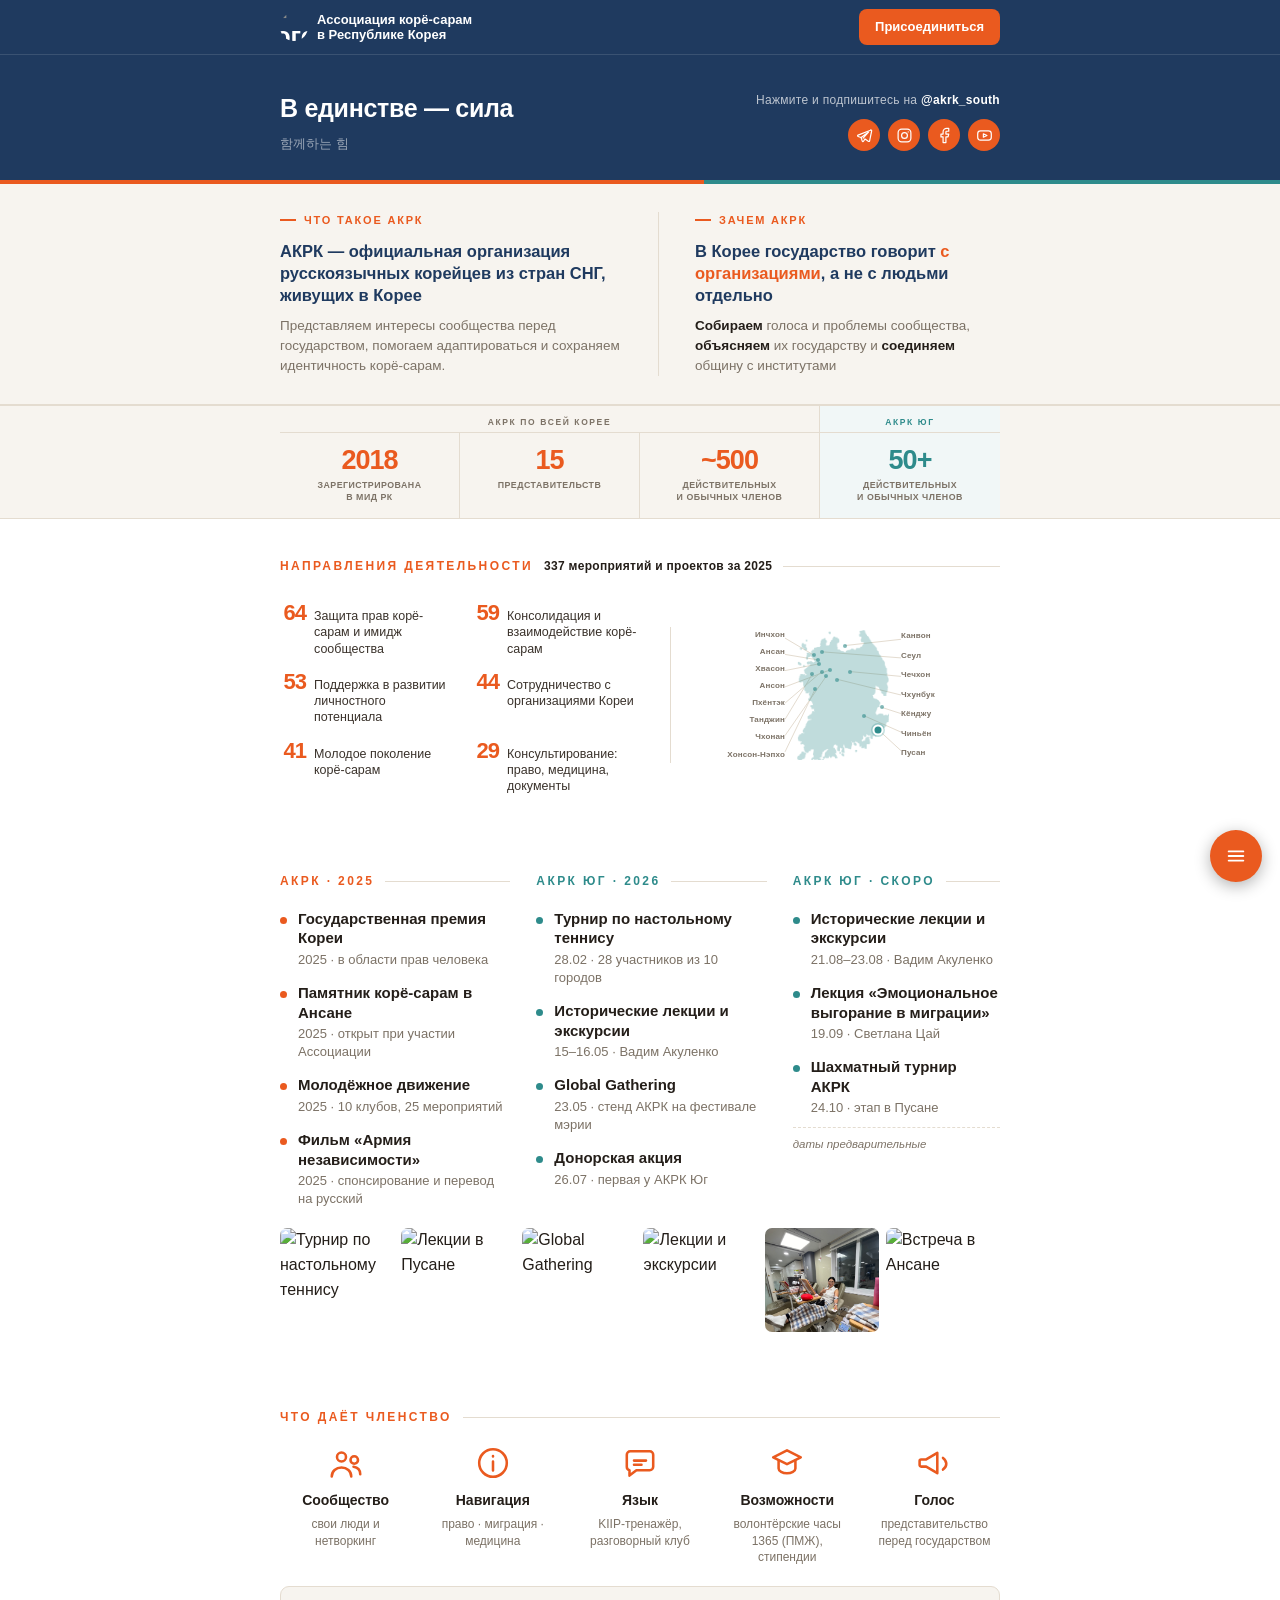
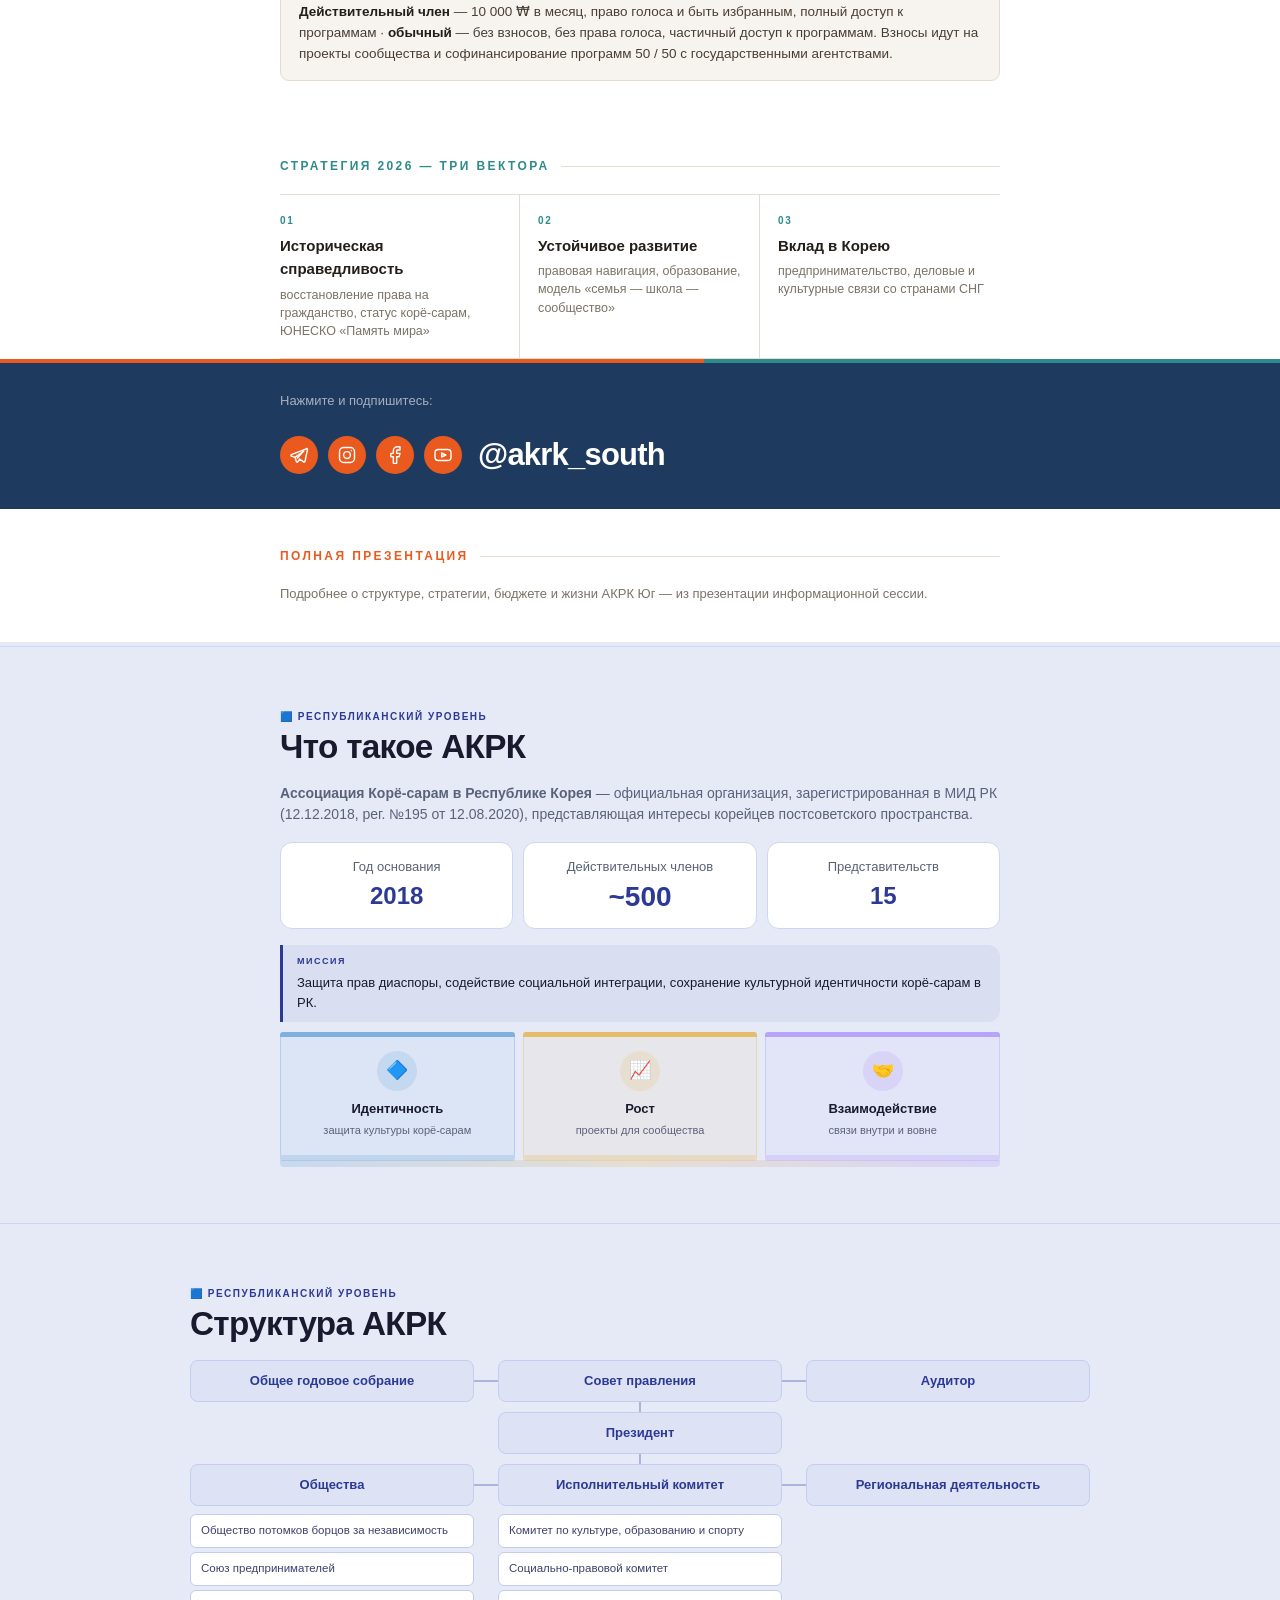
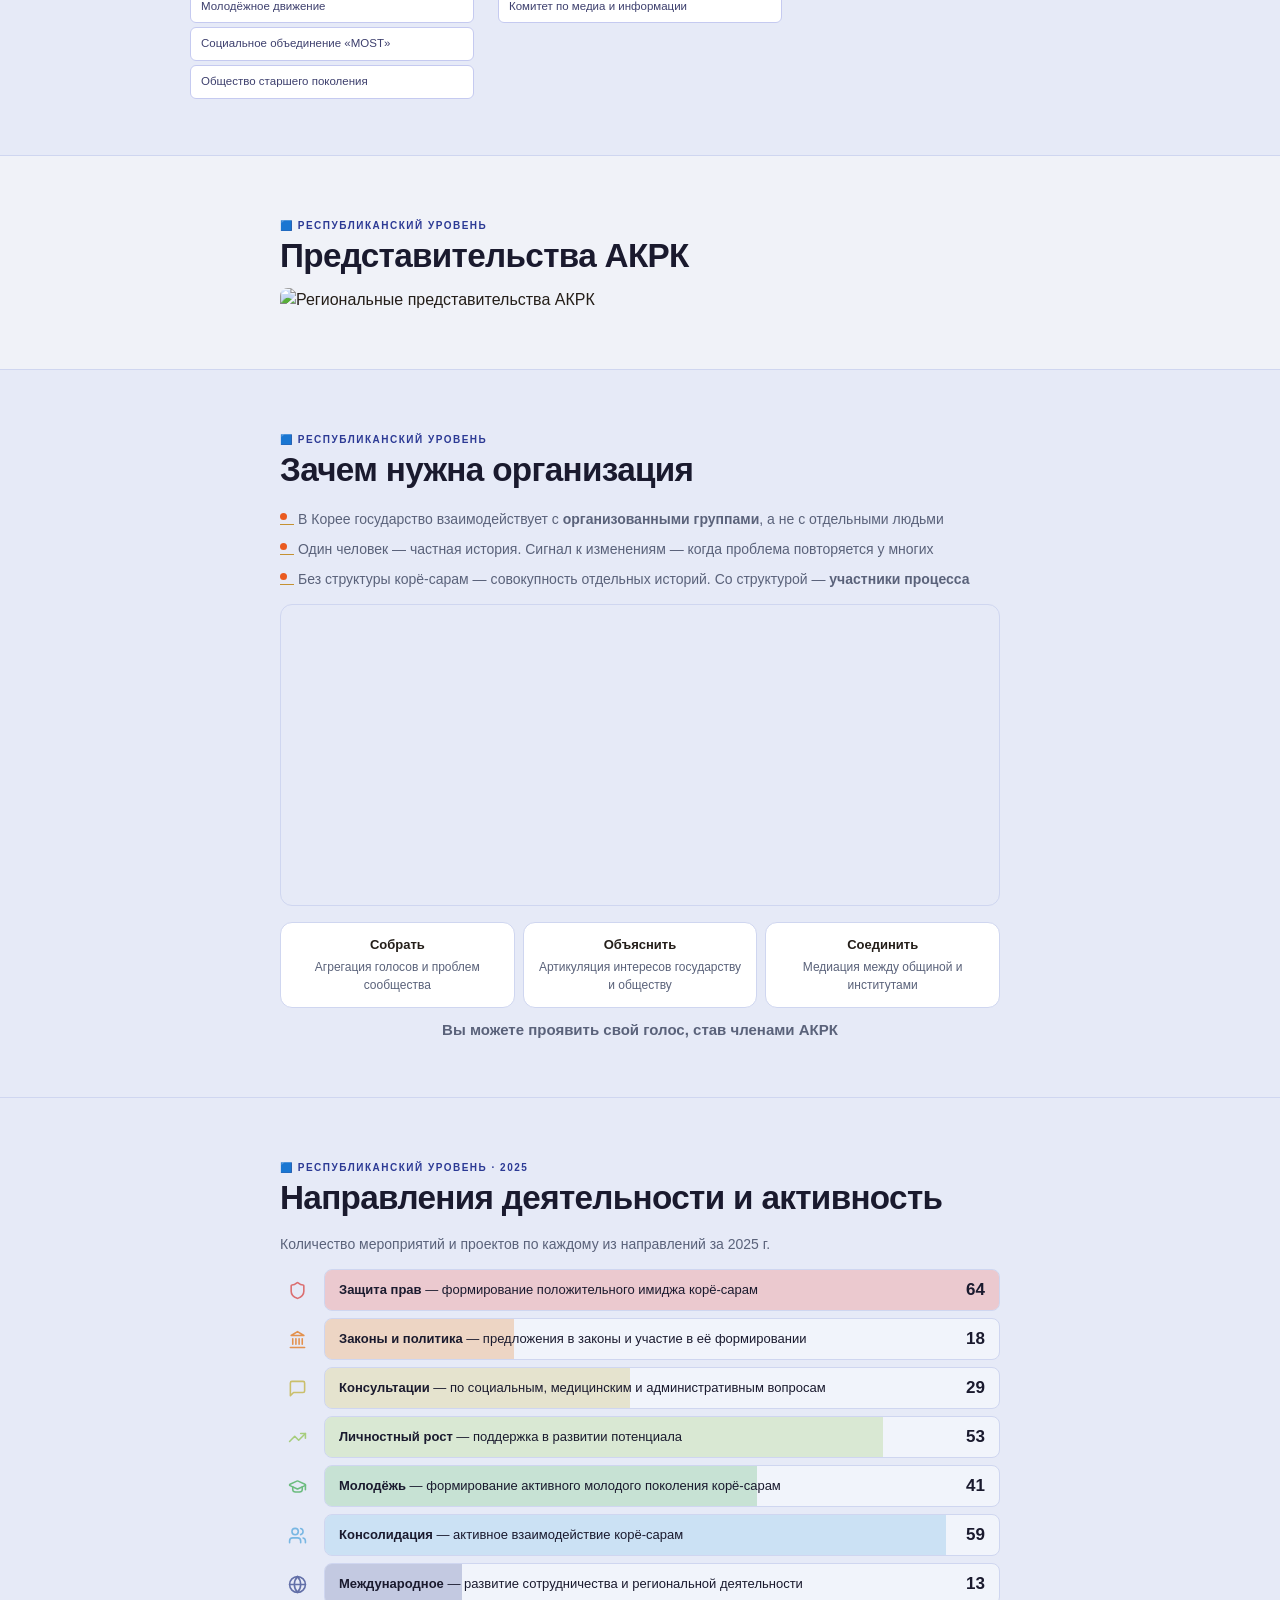
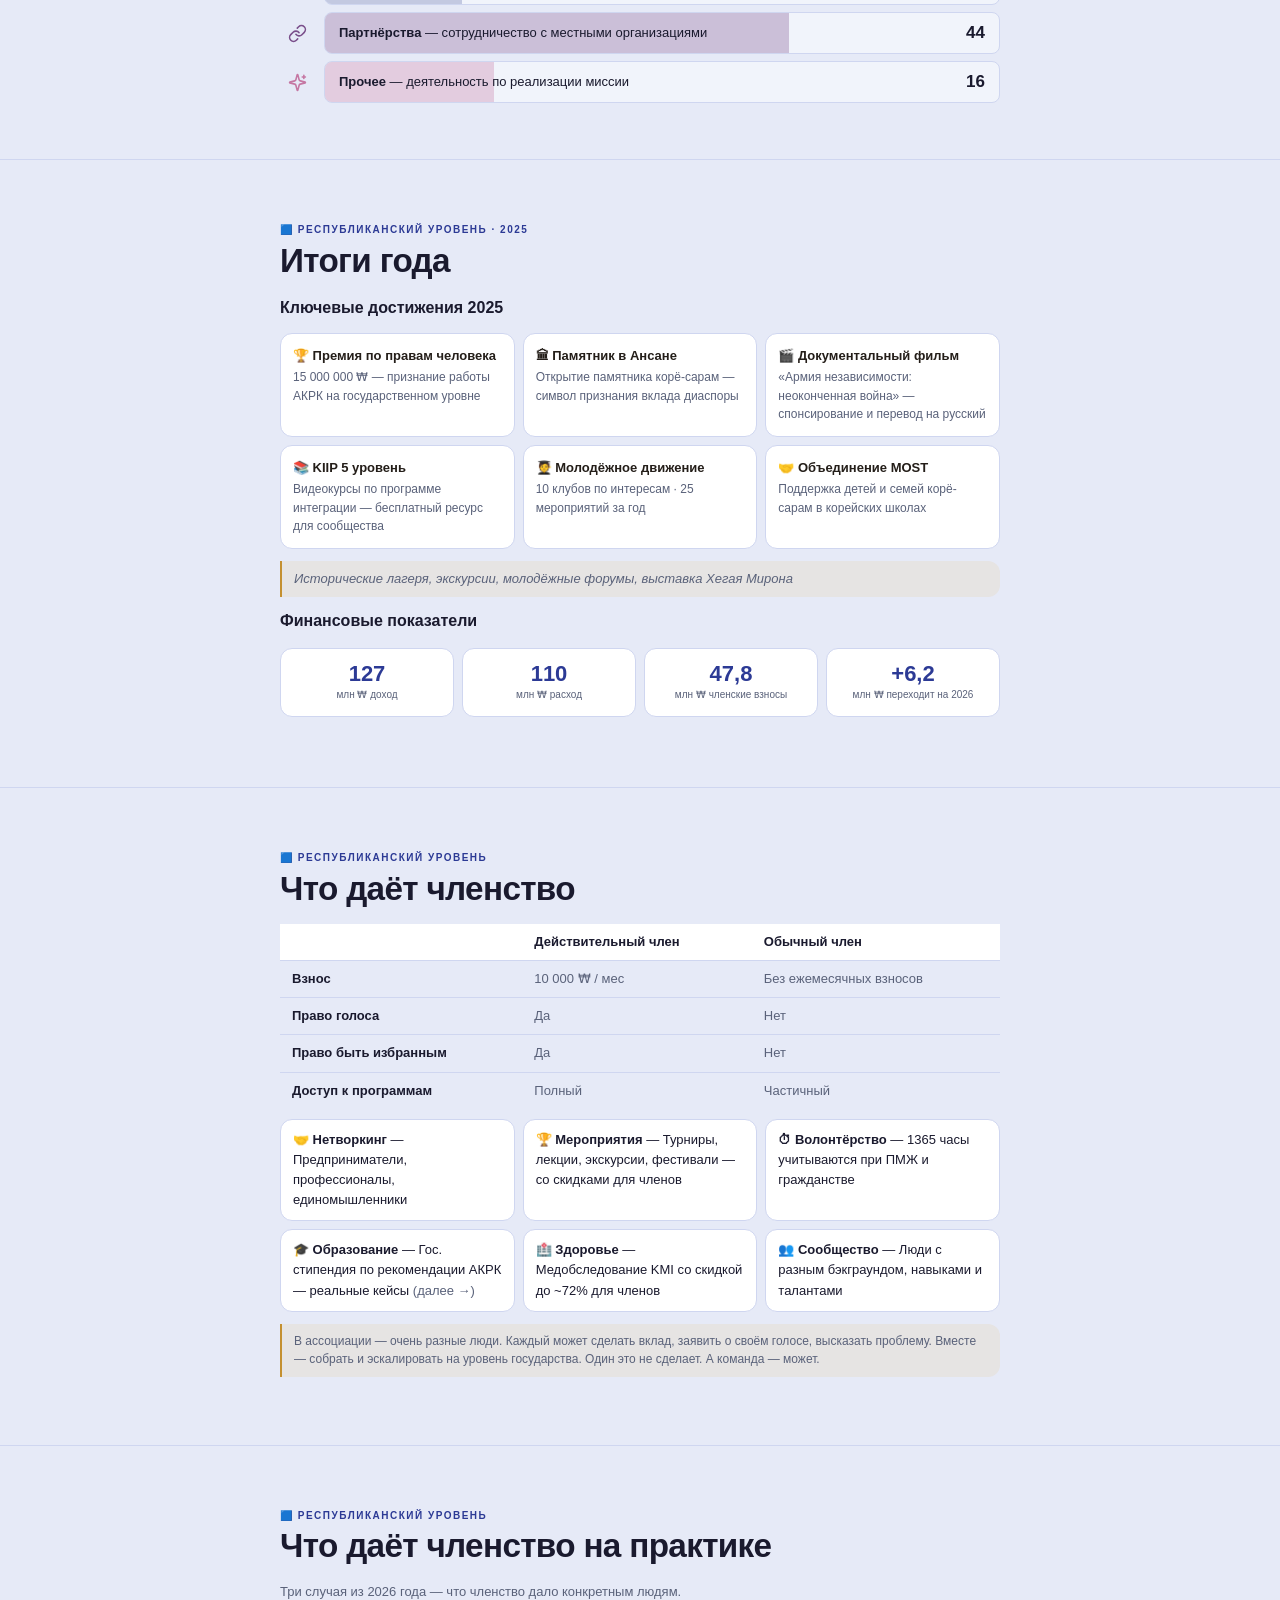
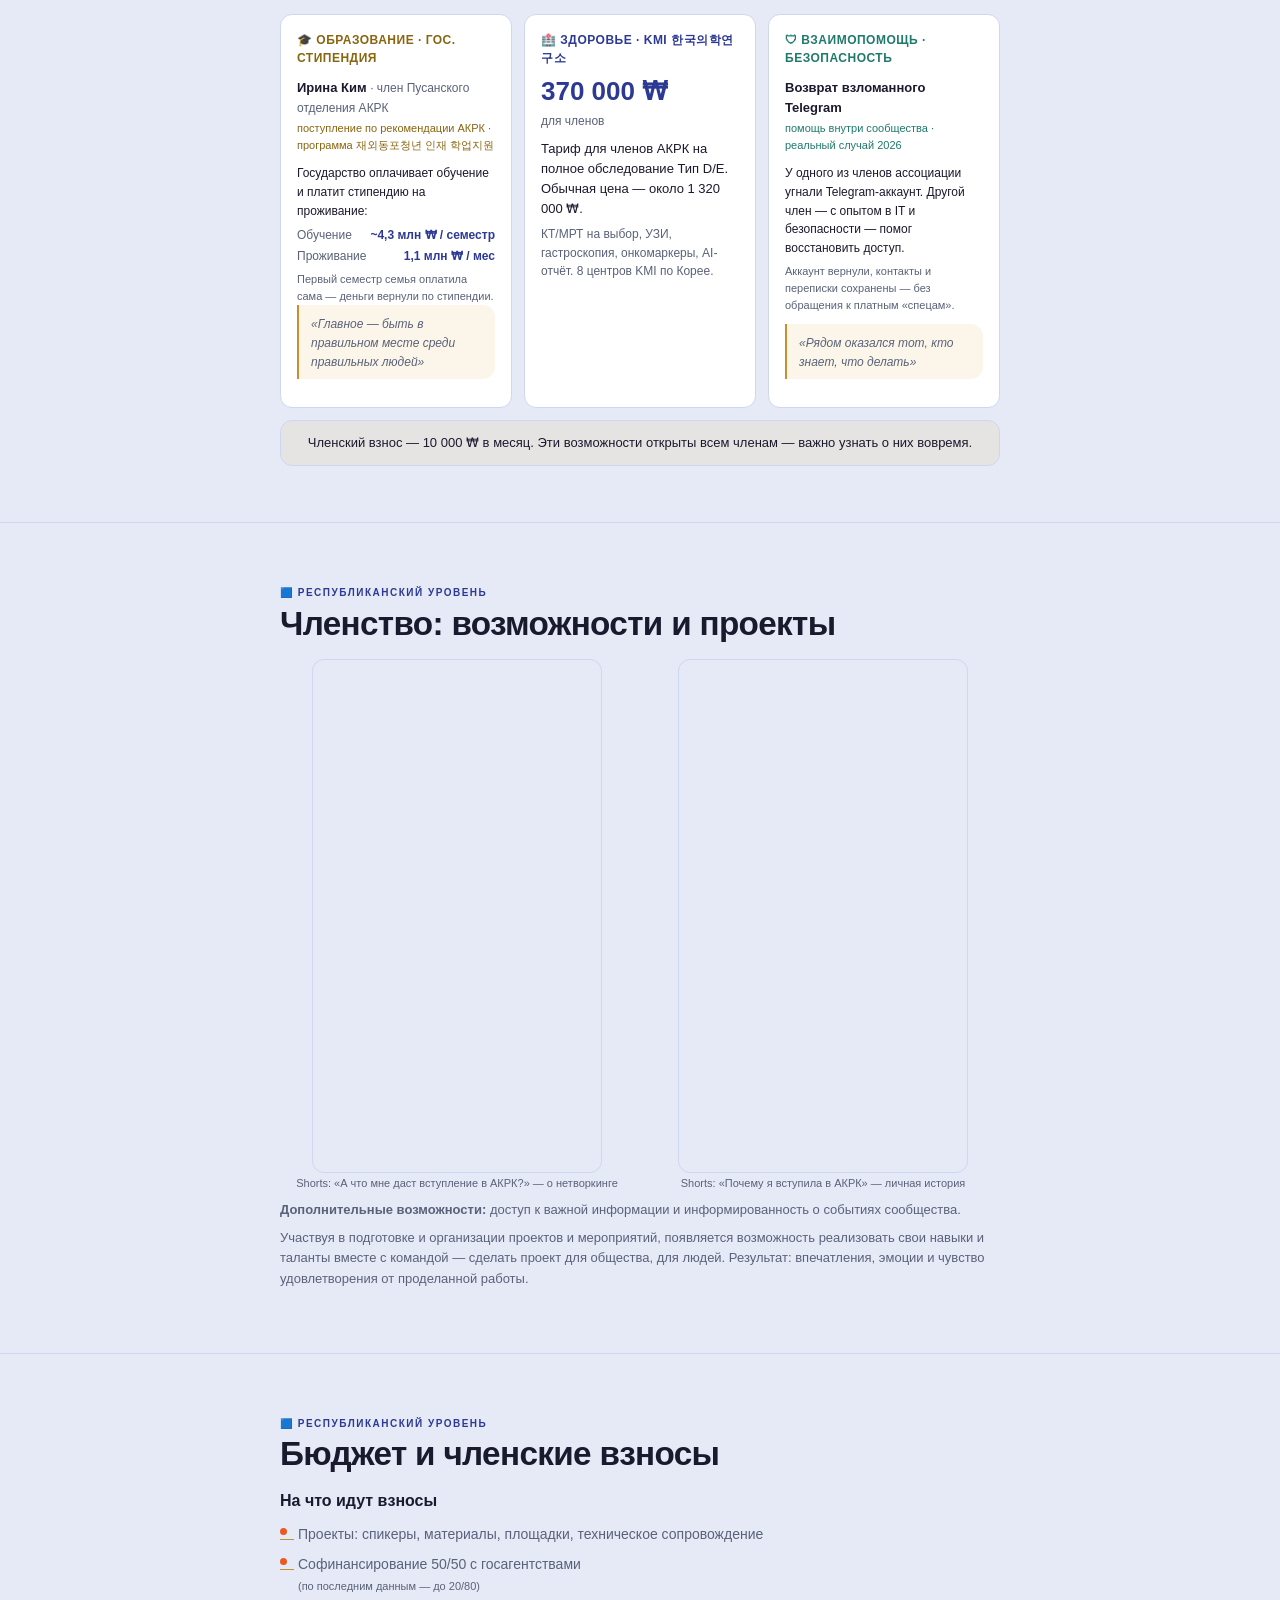
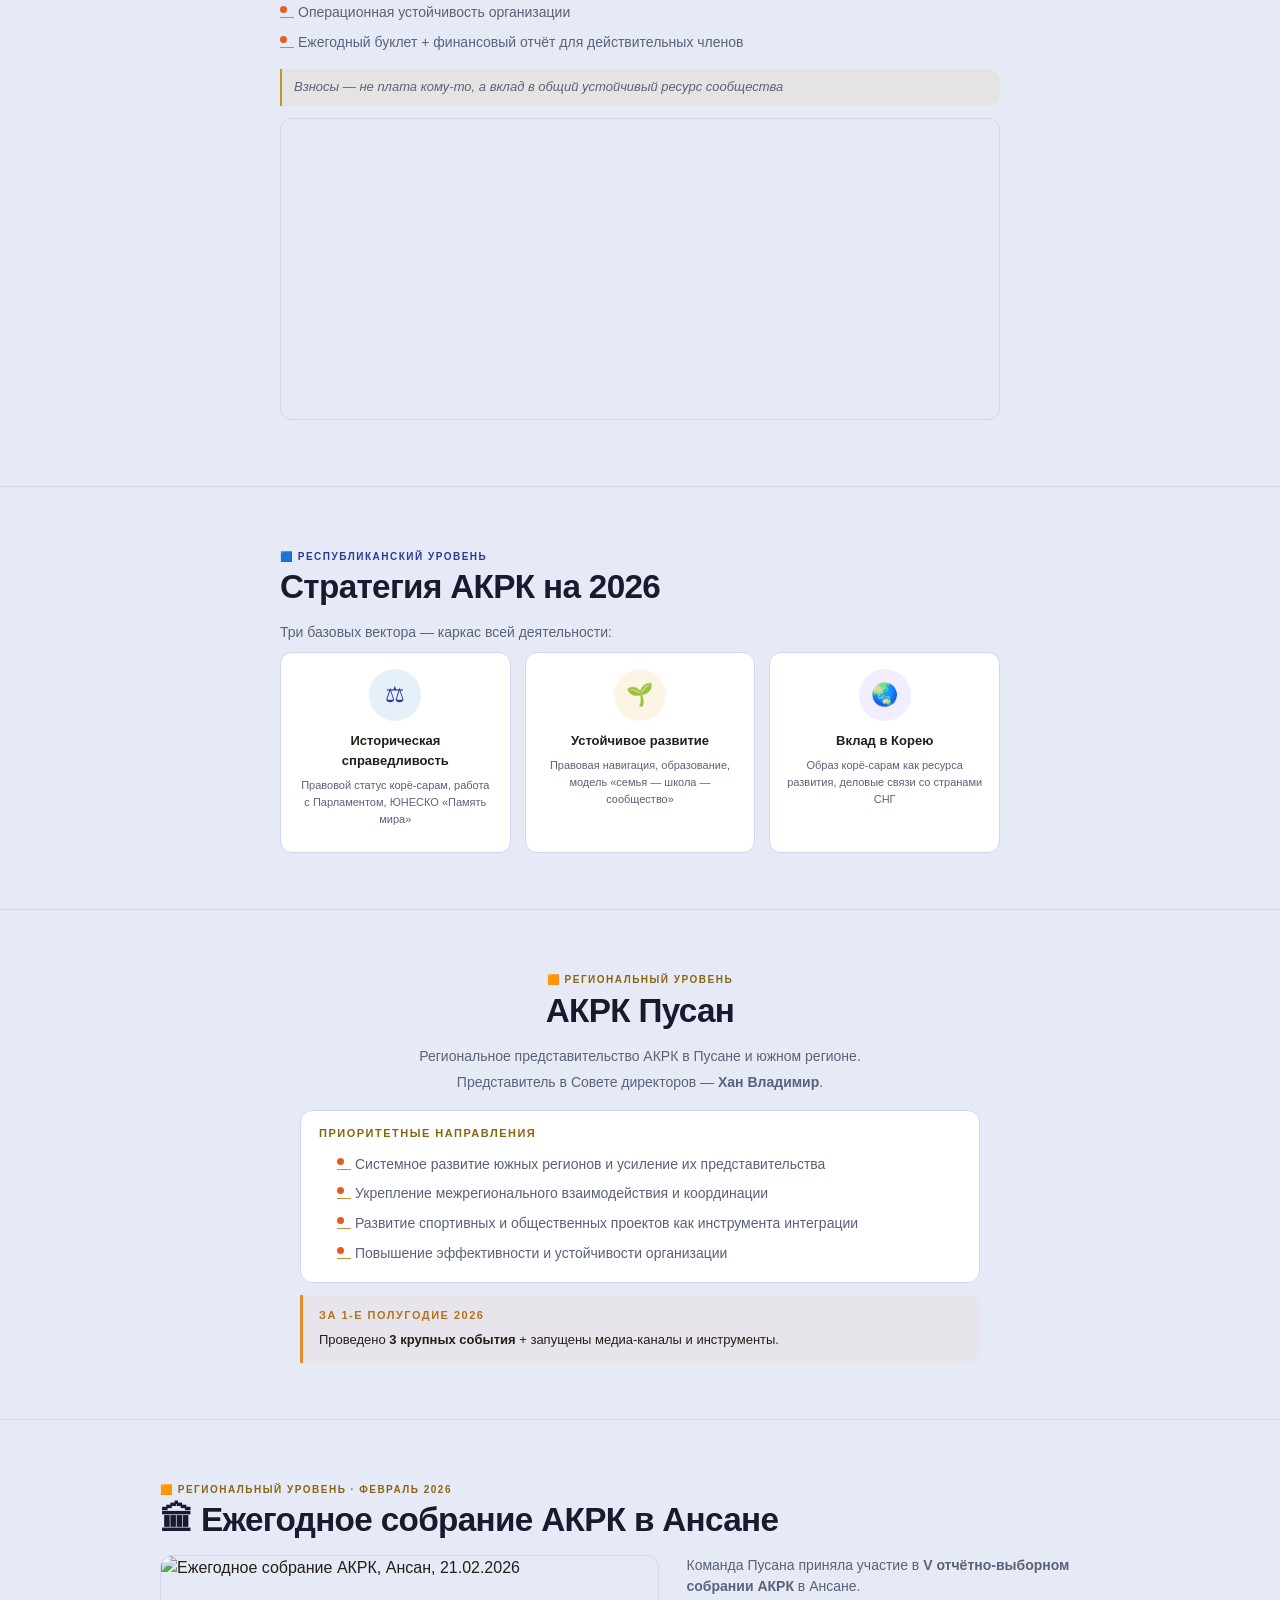
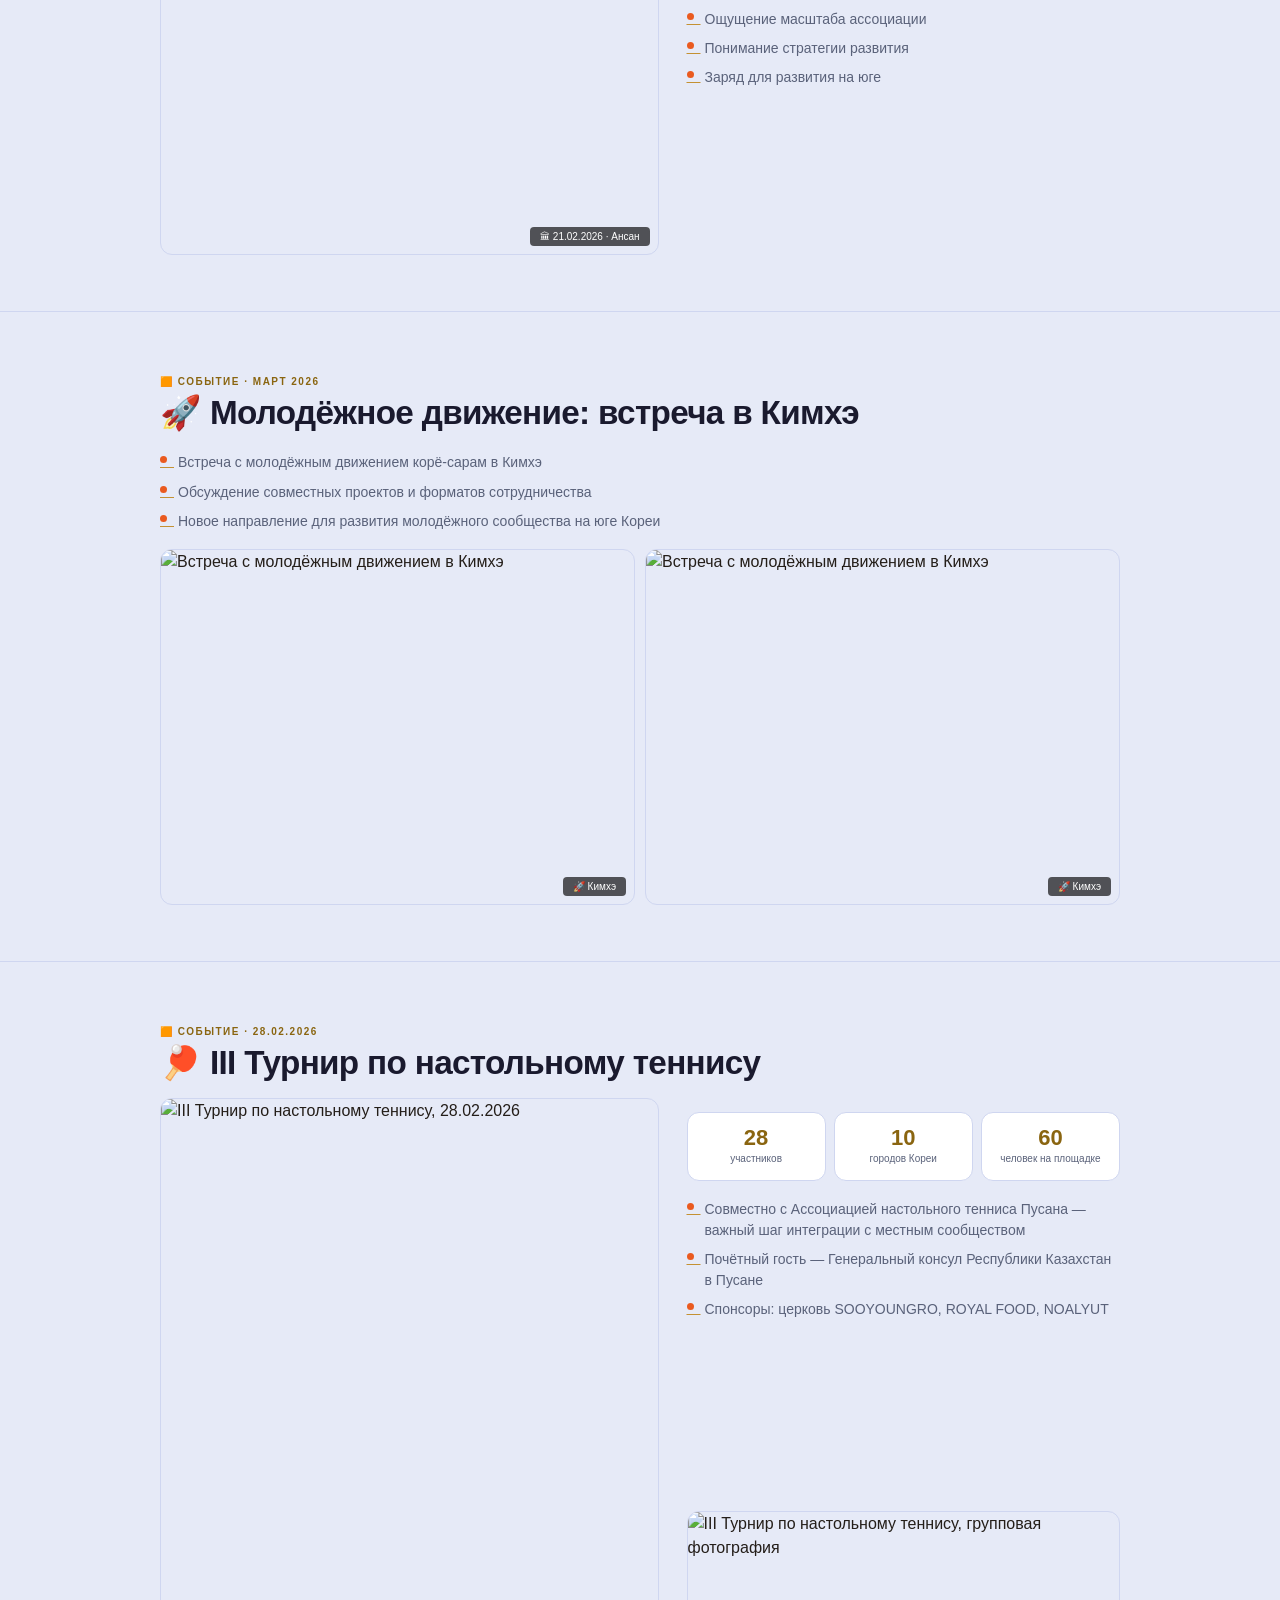
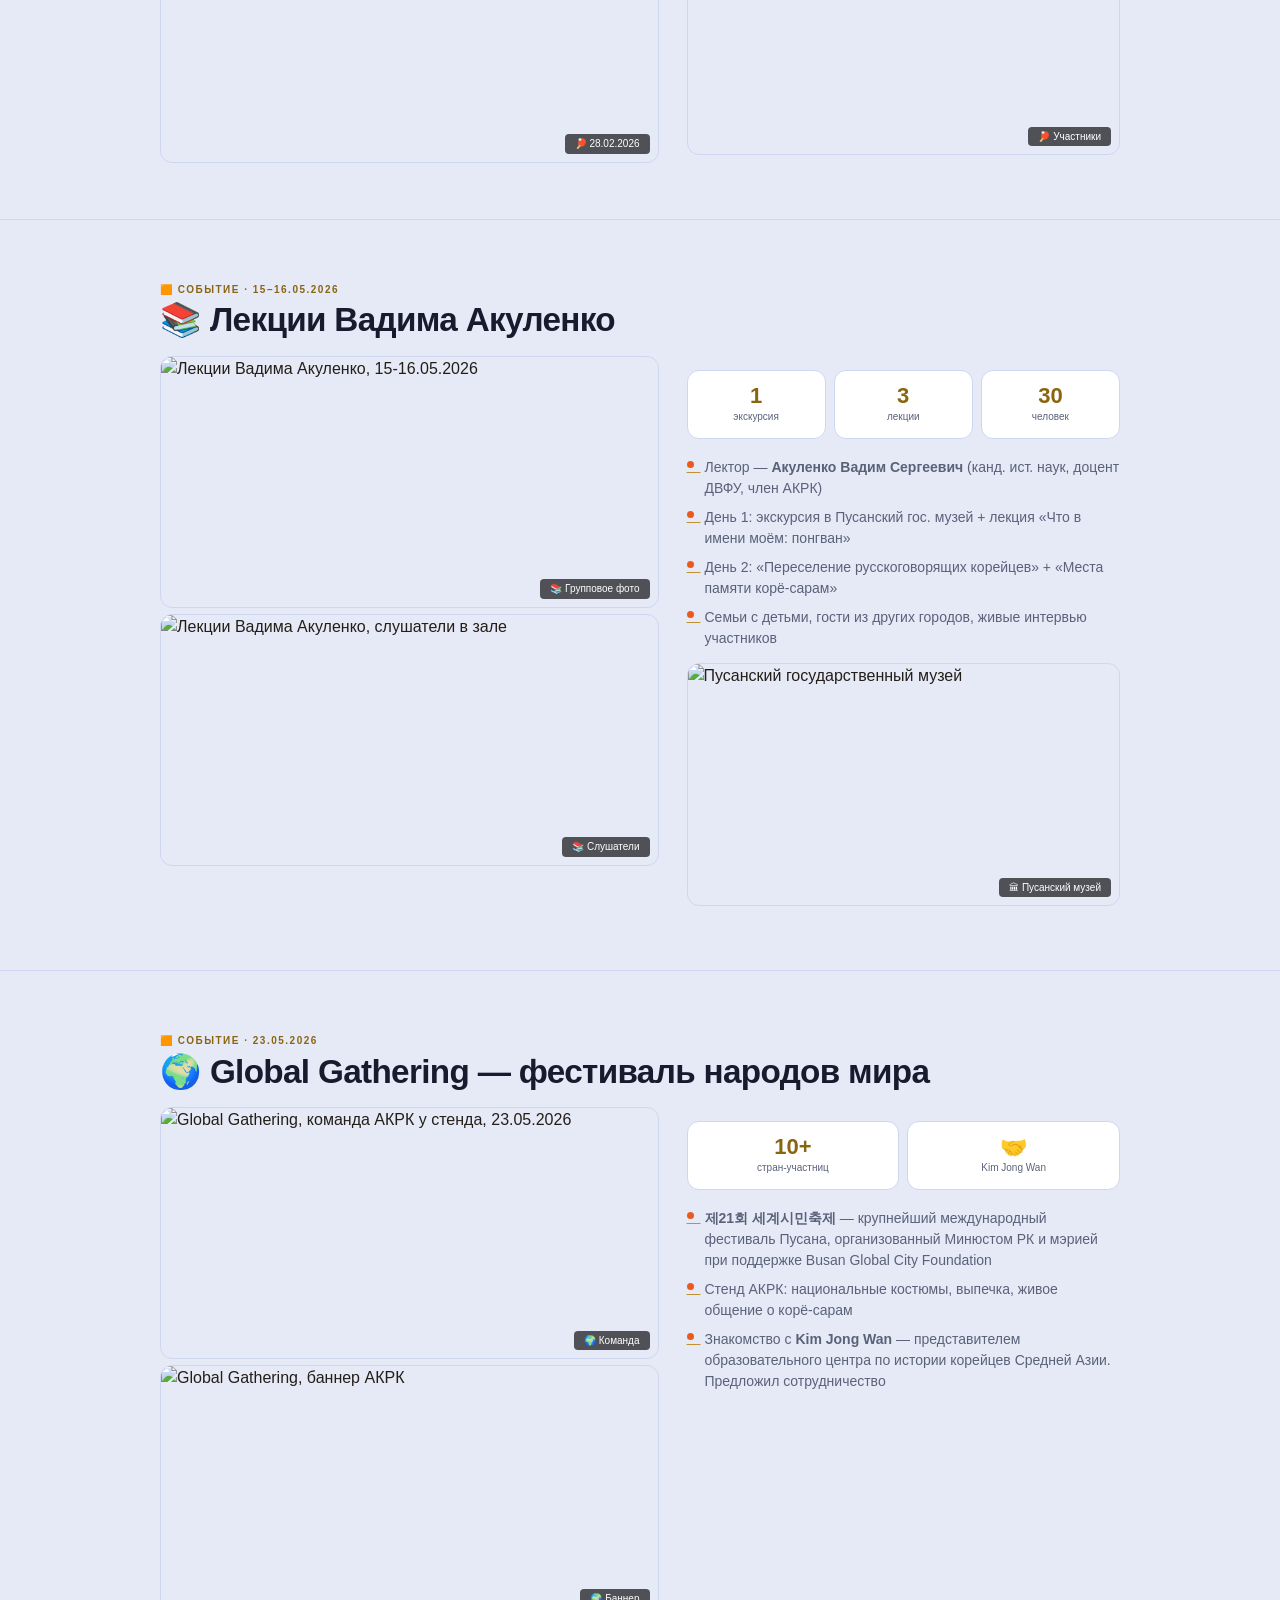
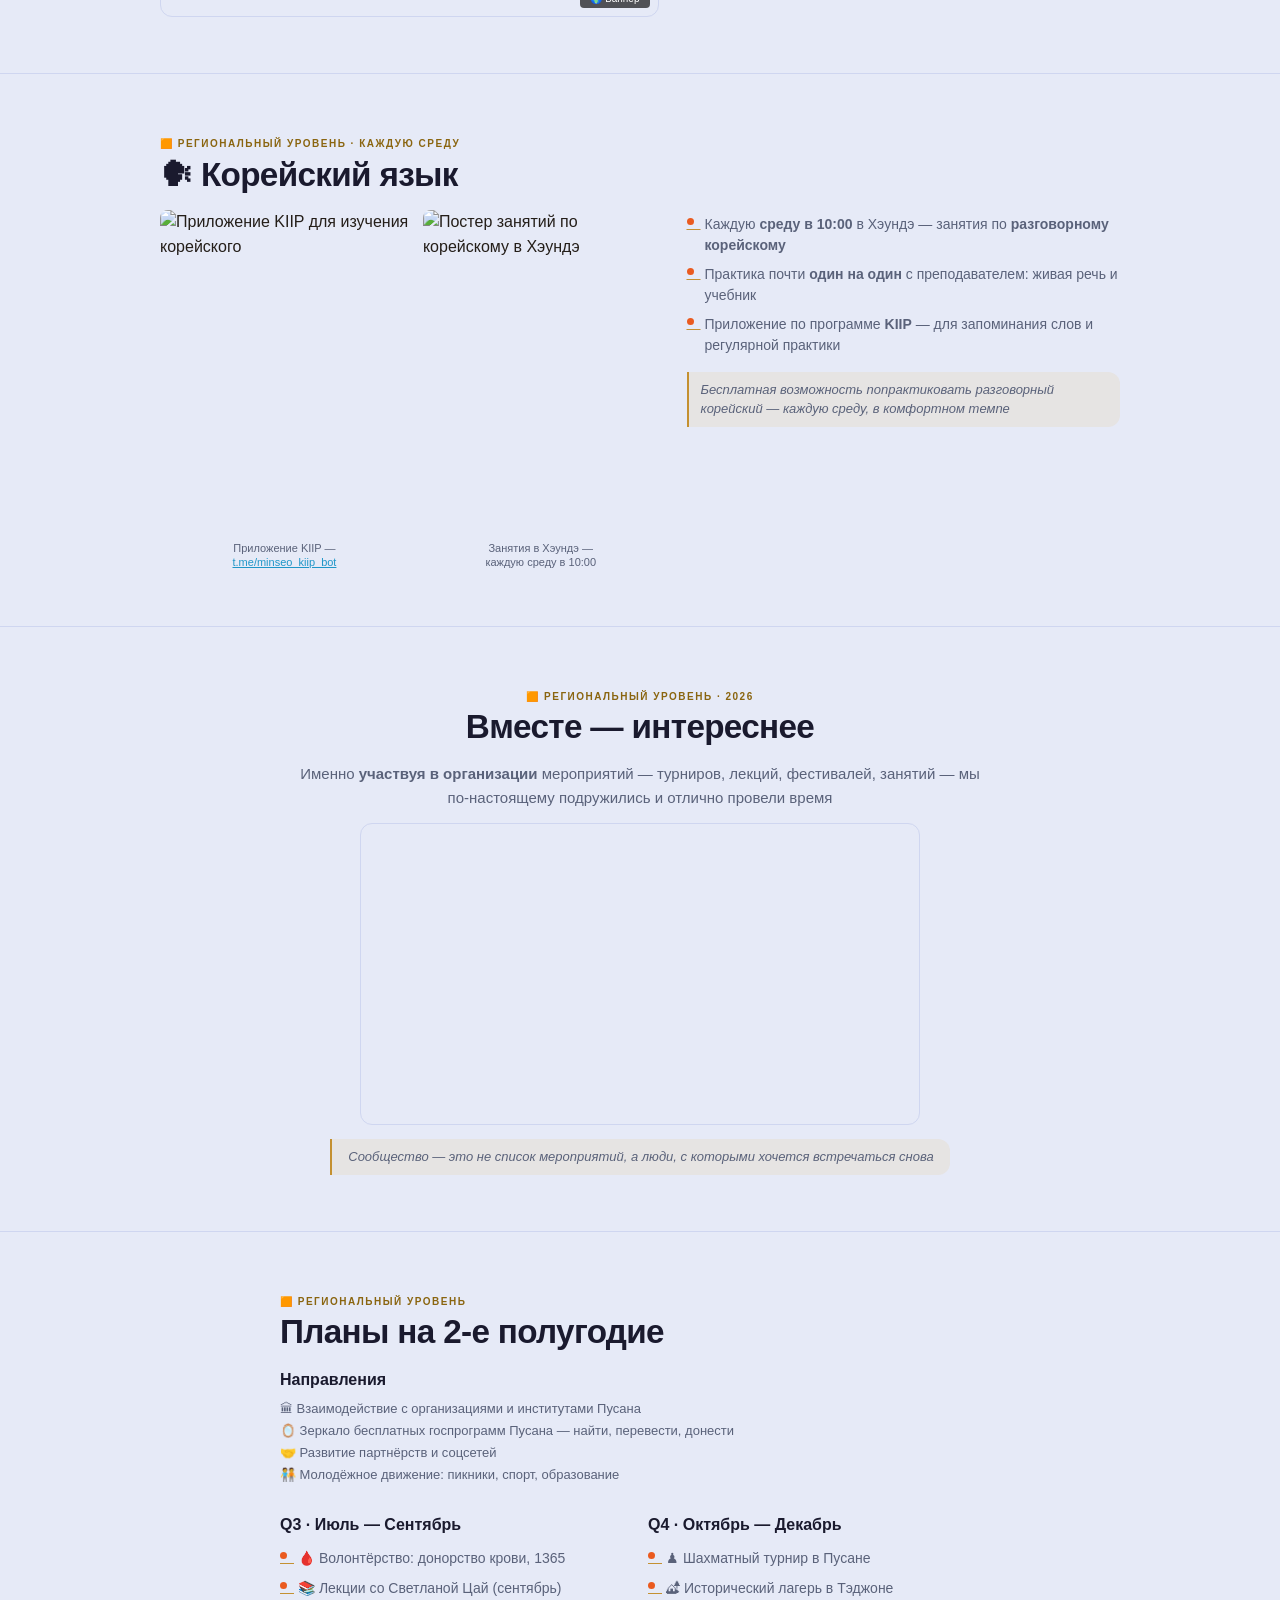
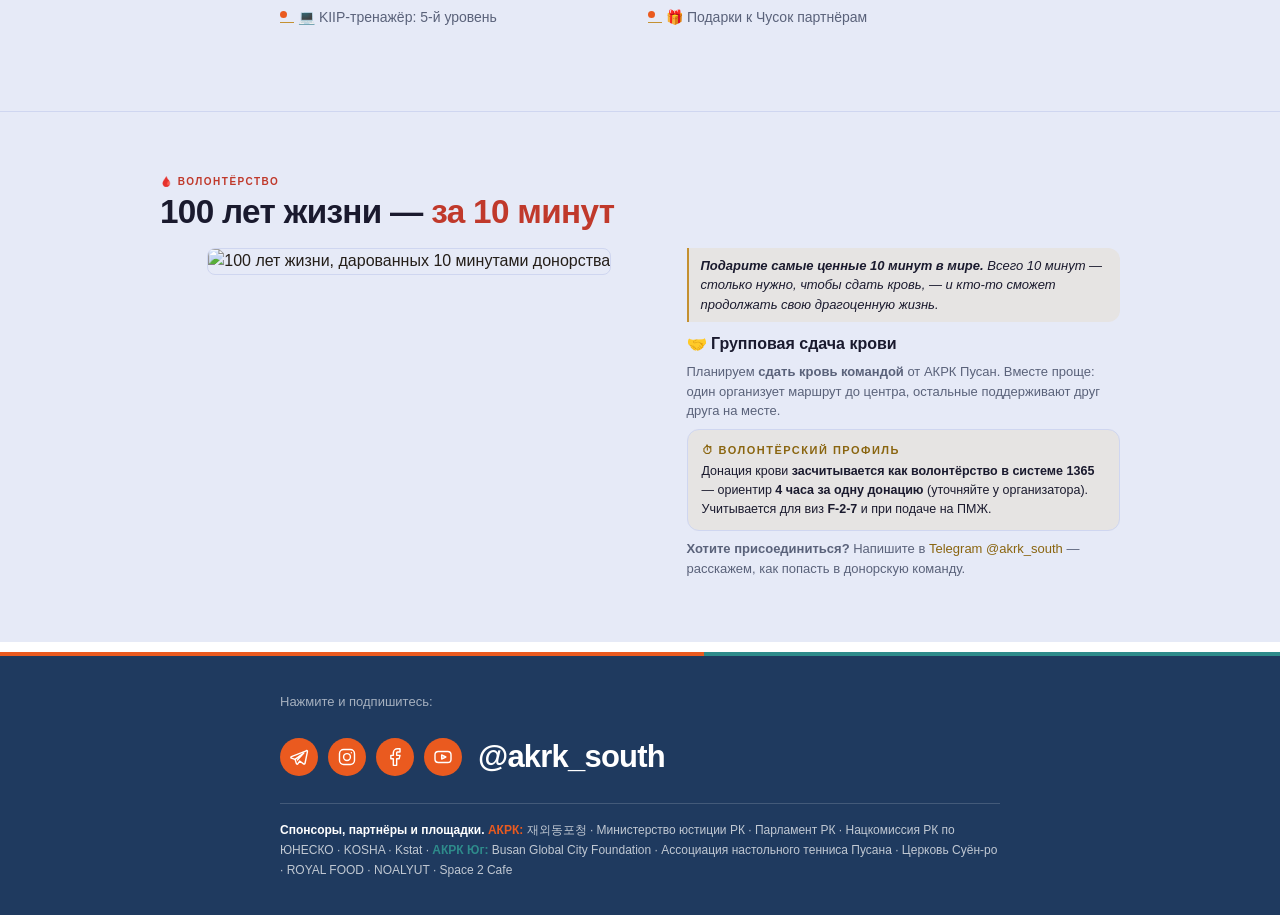
==== commit c1a745d3: "Change sticky header CTA button text to "Присоединиться" Co-Authored-By: Claude Sonnet 5 <noreply@an" ====
--- a/index.html
+++ b/index.html
@@ -339,7 +339,7 @@
       <span class="sb-logo"><img src="images/logo.png" alt="Логотип АКРК"></span>
       <span class="sb-name">Ассоциация корё-сарам<br>в Республике Корея</span>
     </a>
-    <a class="btn btn-p sb-cta" href="https://forms.gle/eXMsqgfdzoWPykTQ9" target="_blank" rel="noopener">Вступить</a>
+    <a class="btn btn-p sb-cta" href="https://forms.gle/eXMsqgfdzoWPykTQ9" target="_blank" rel="noopener">Присоединиться</a>
   </div>
 </div>
 
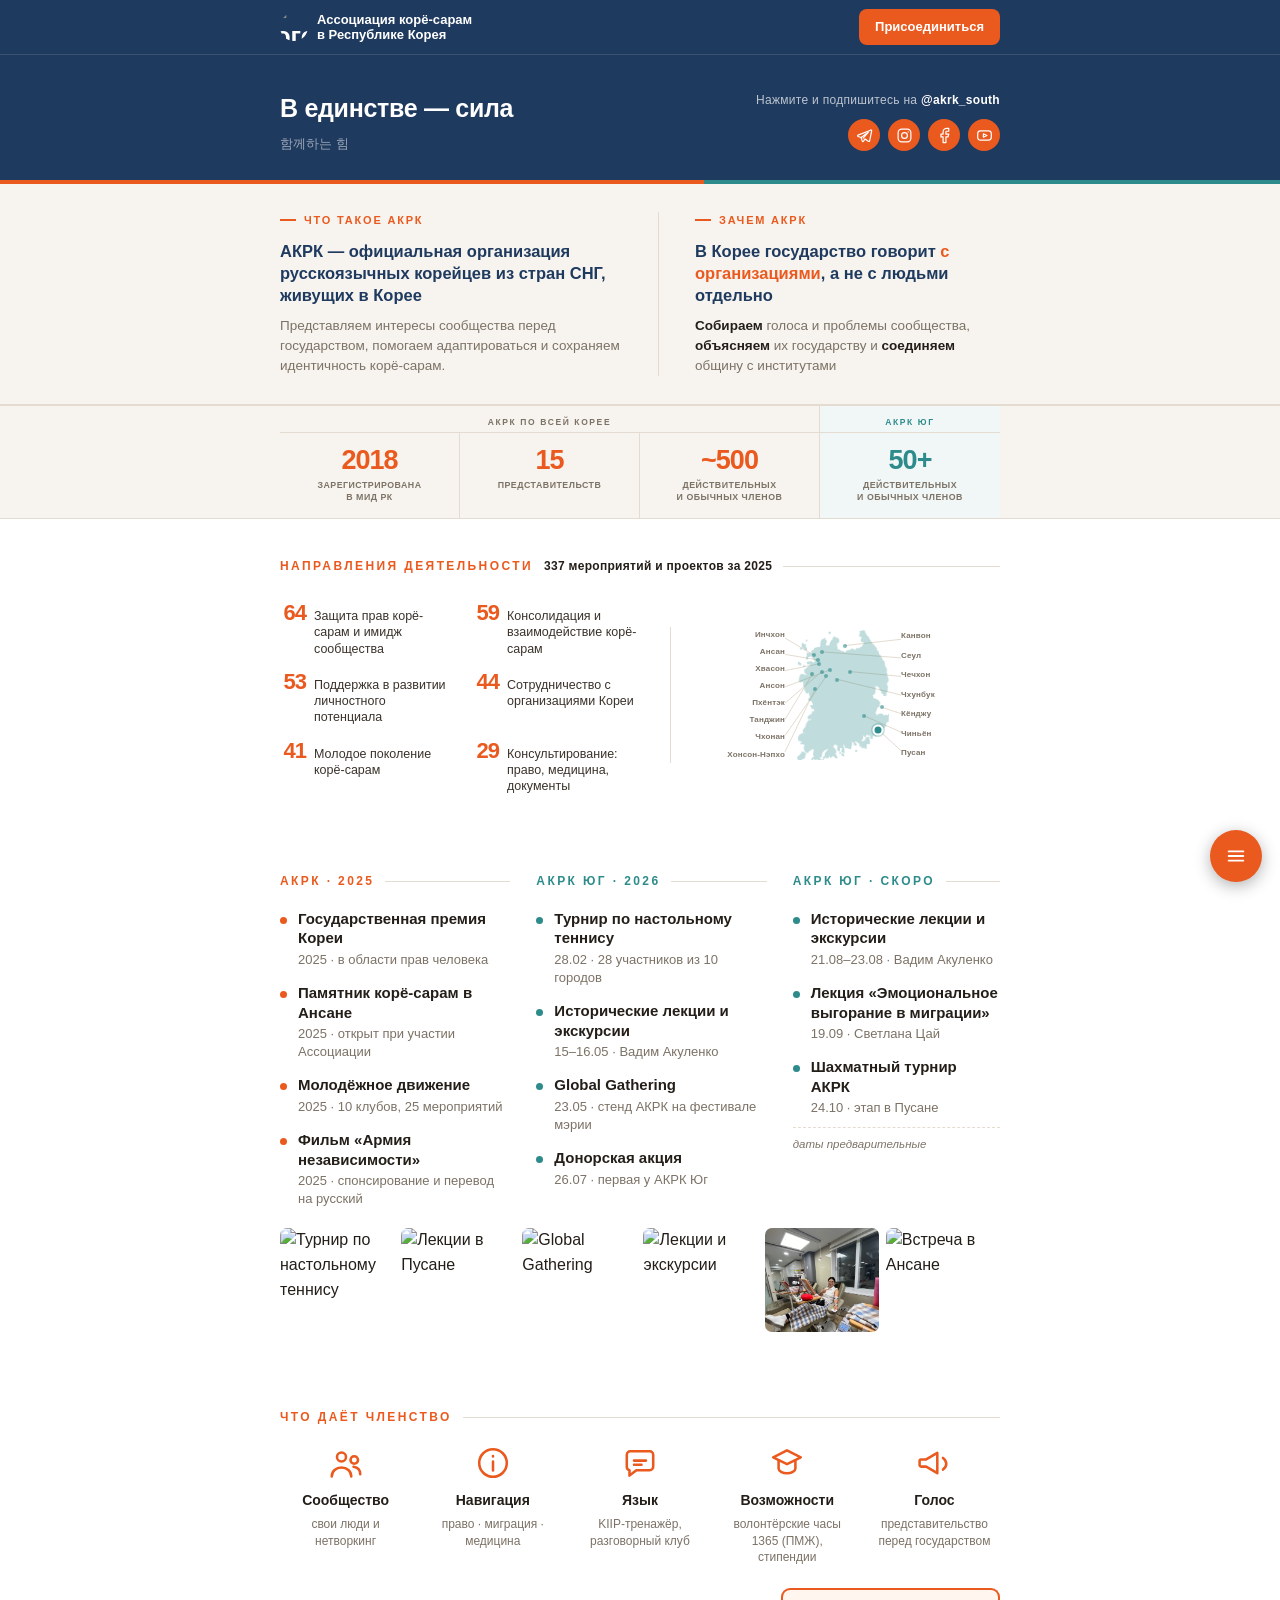
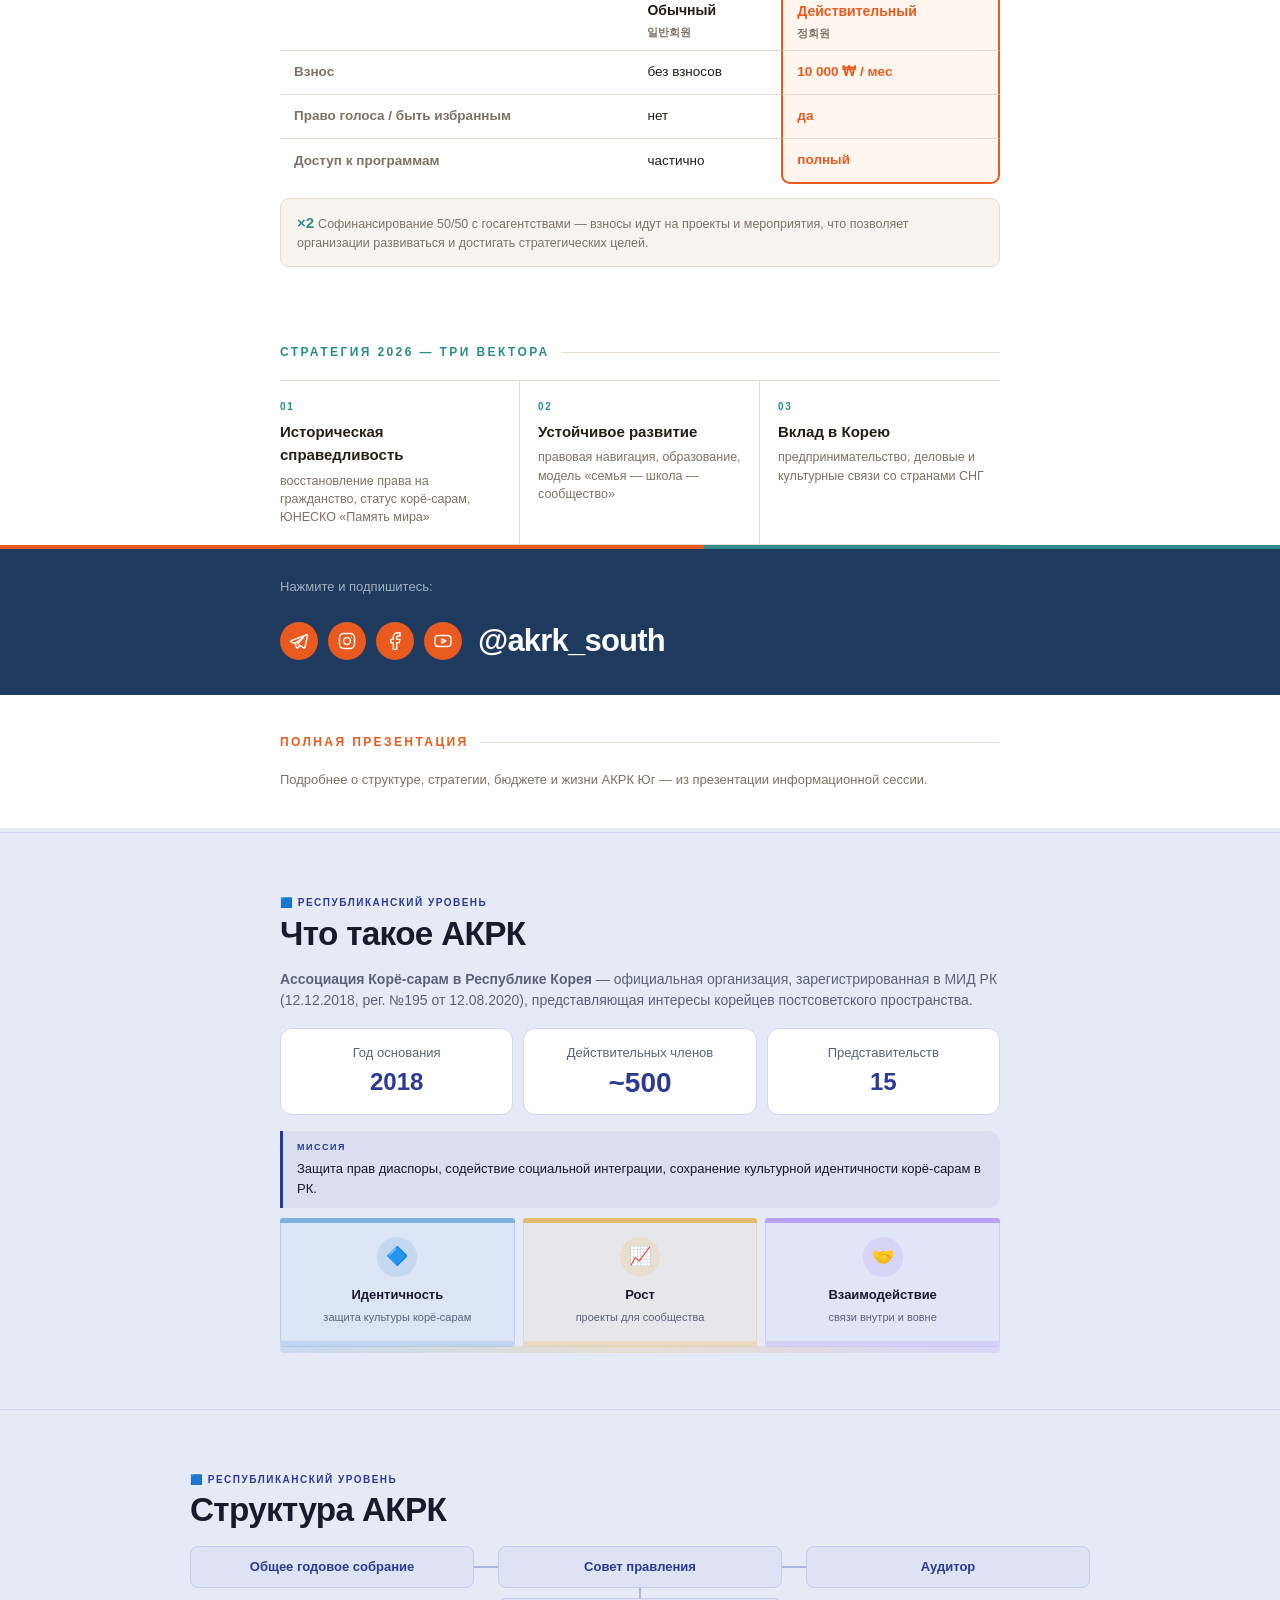
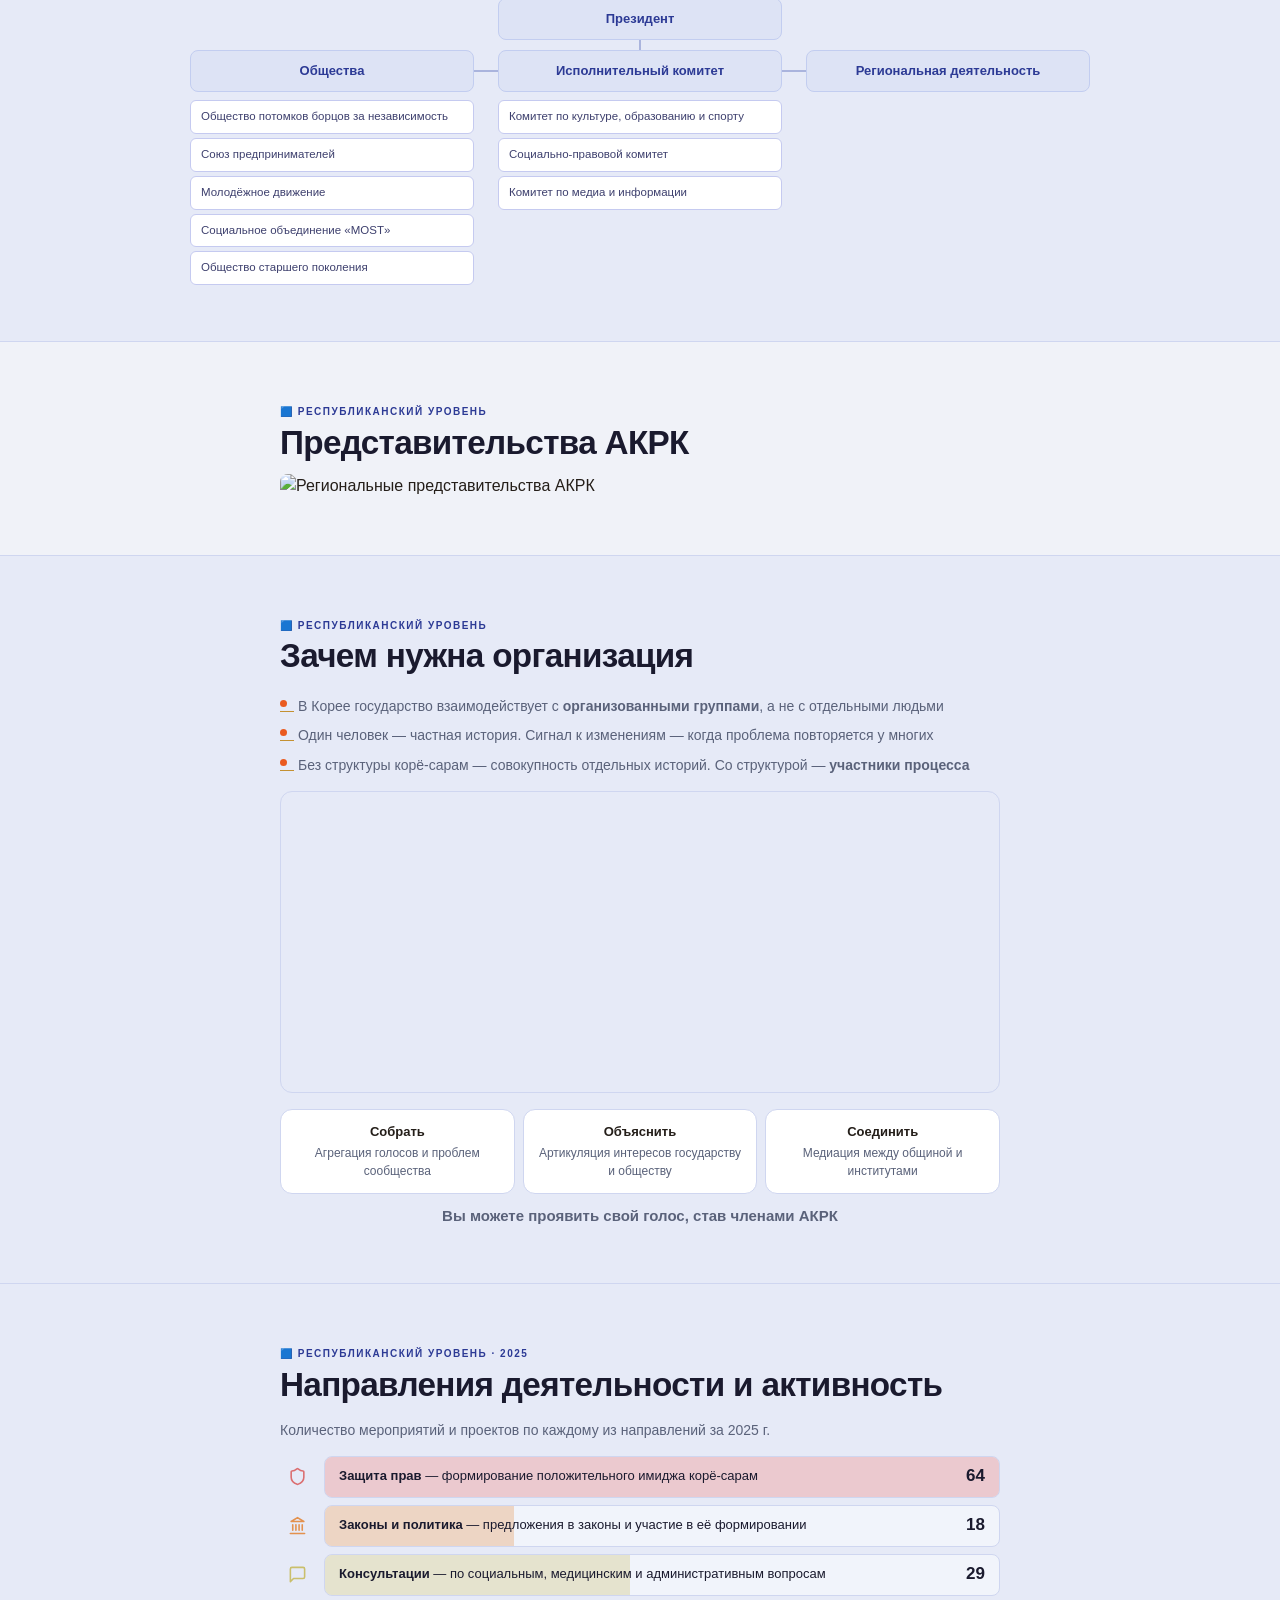
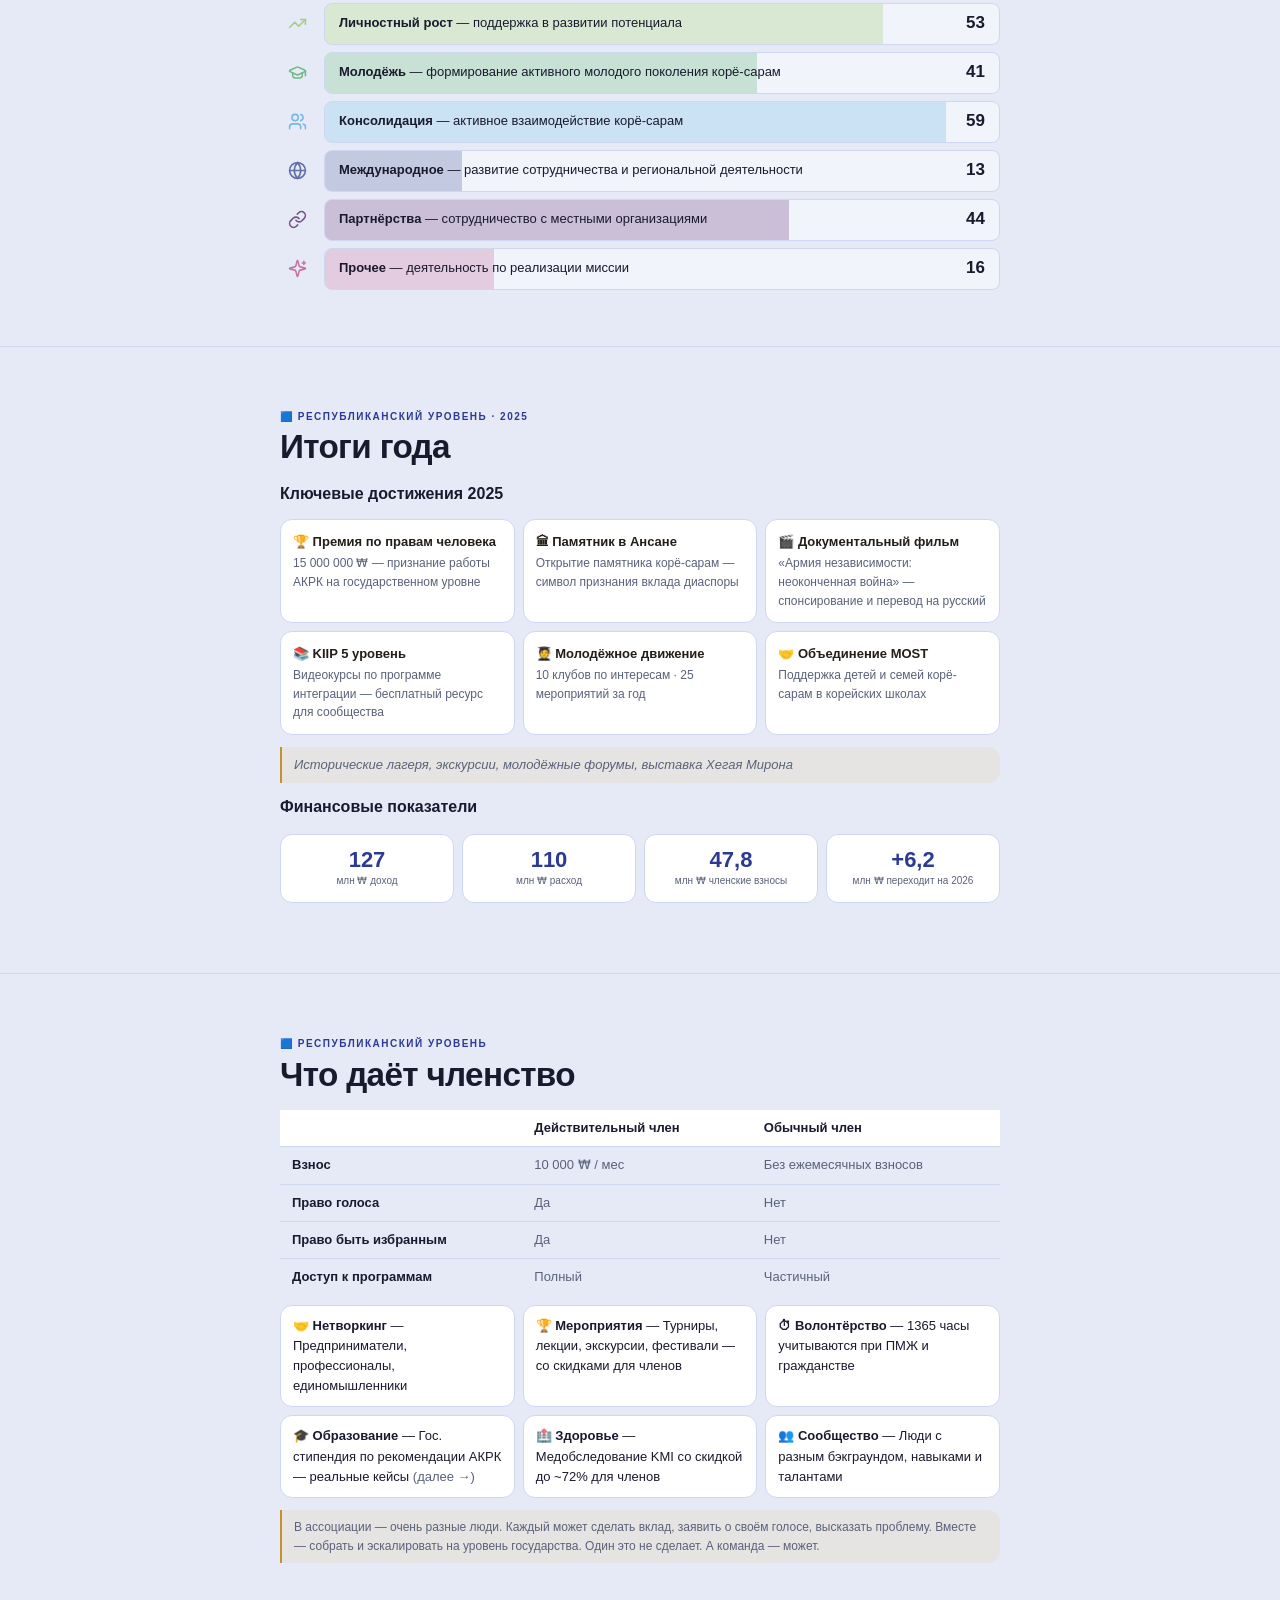
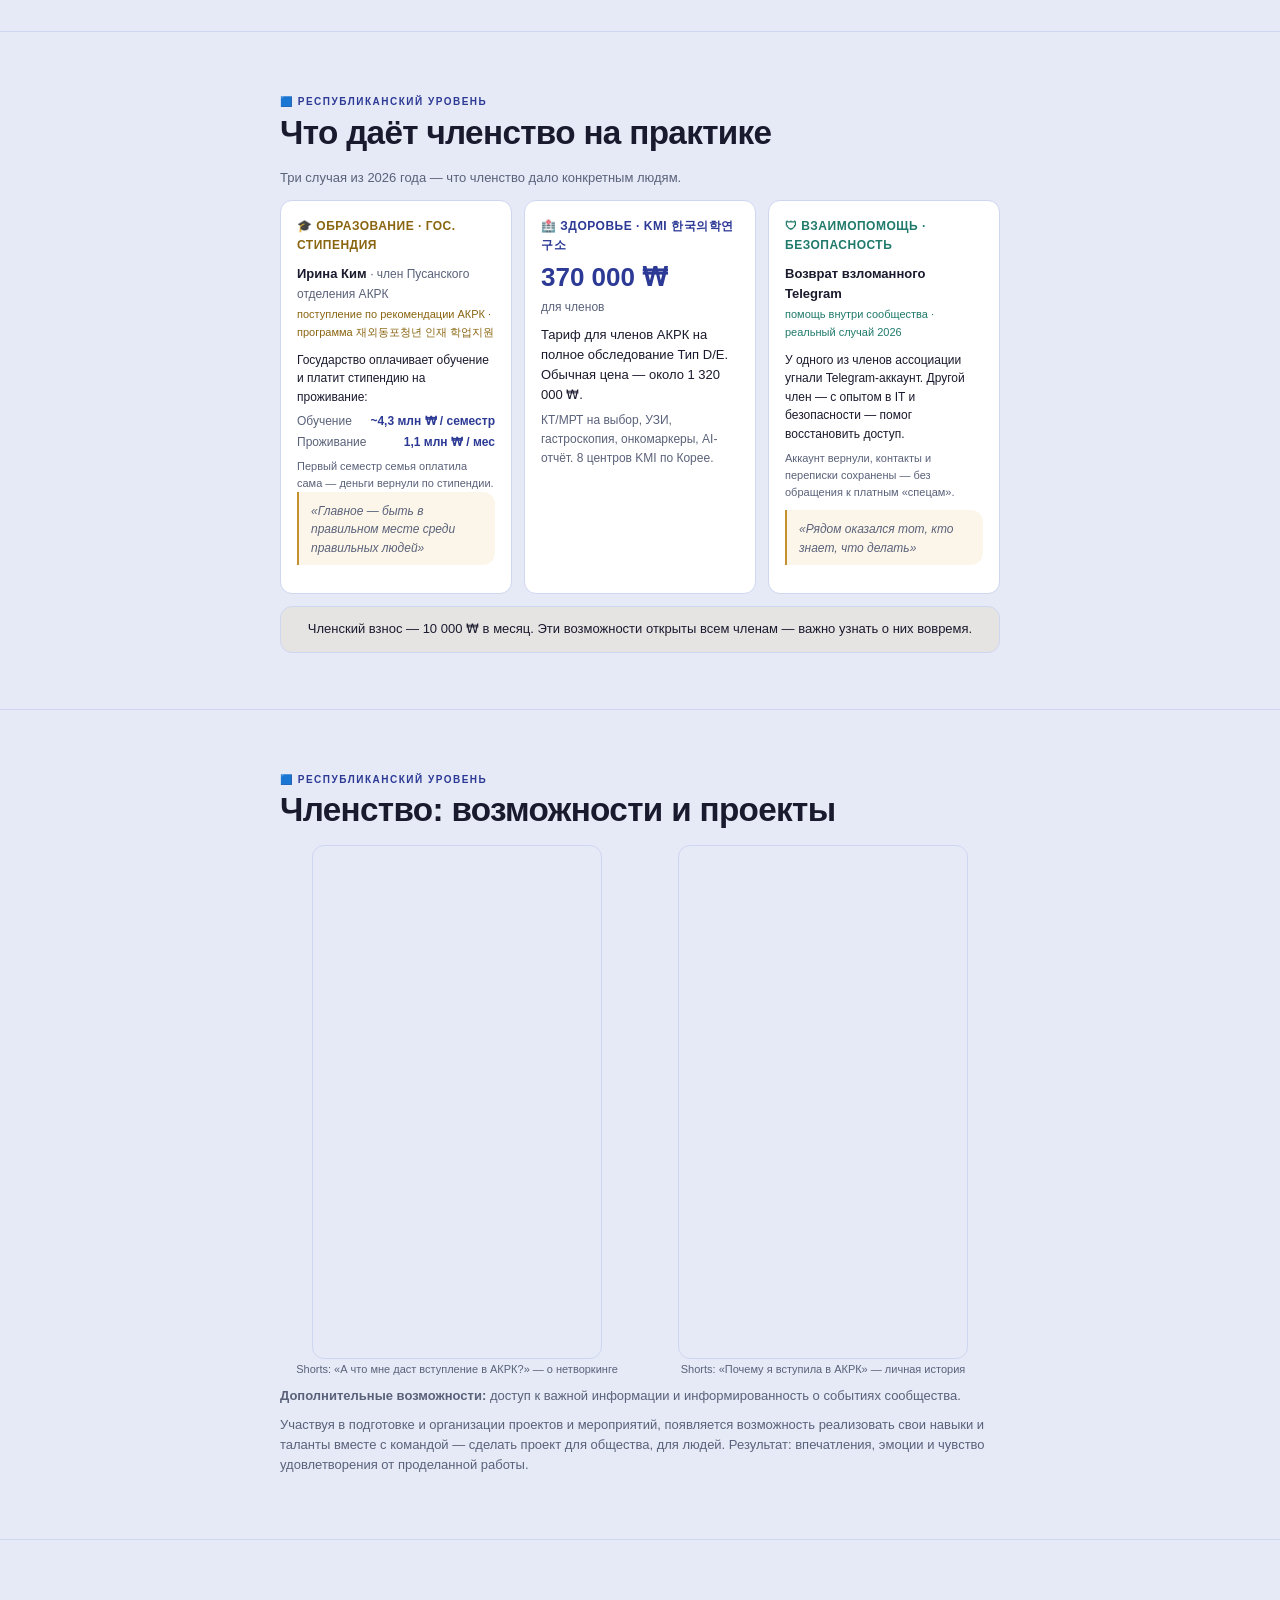
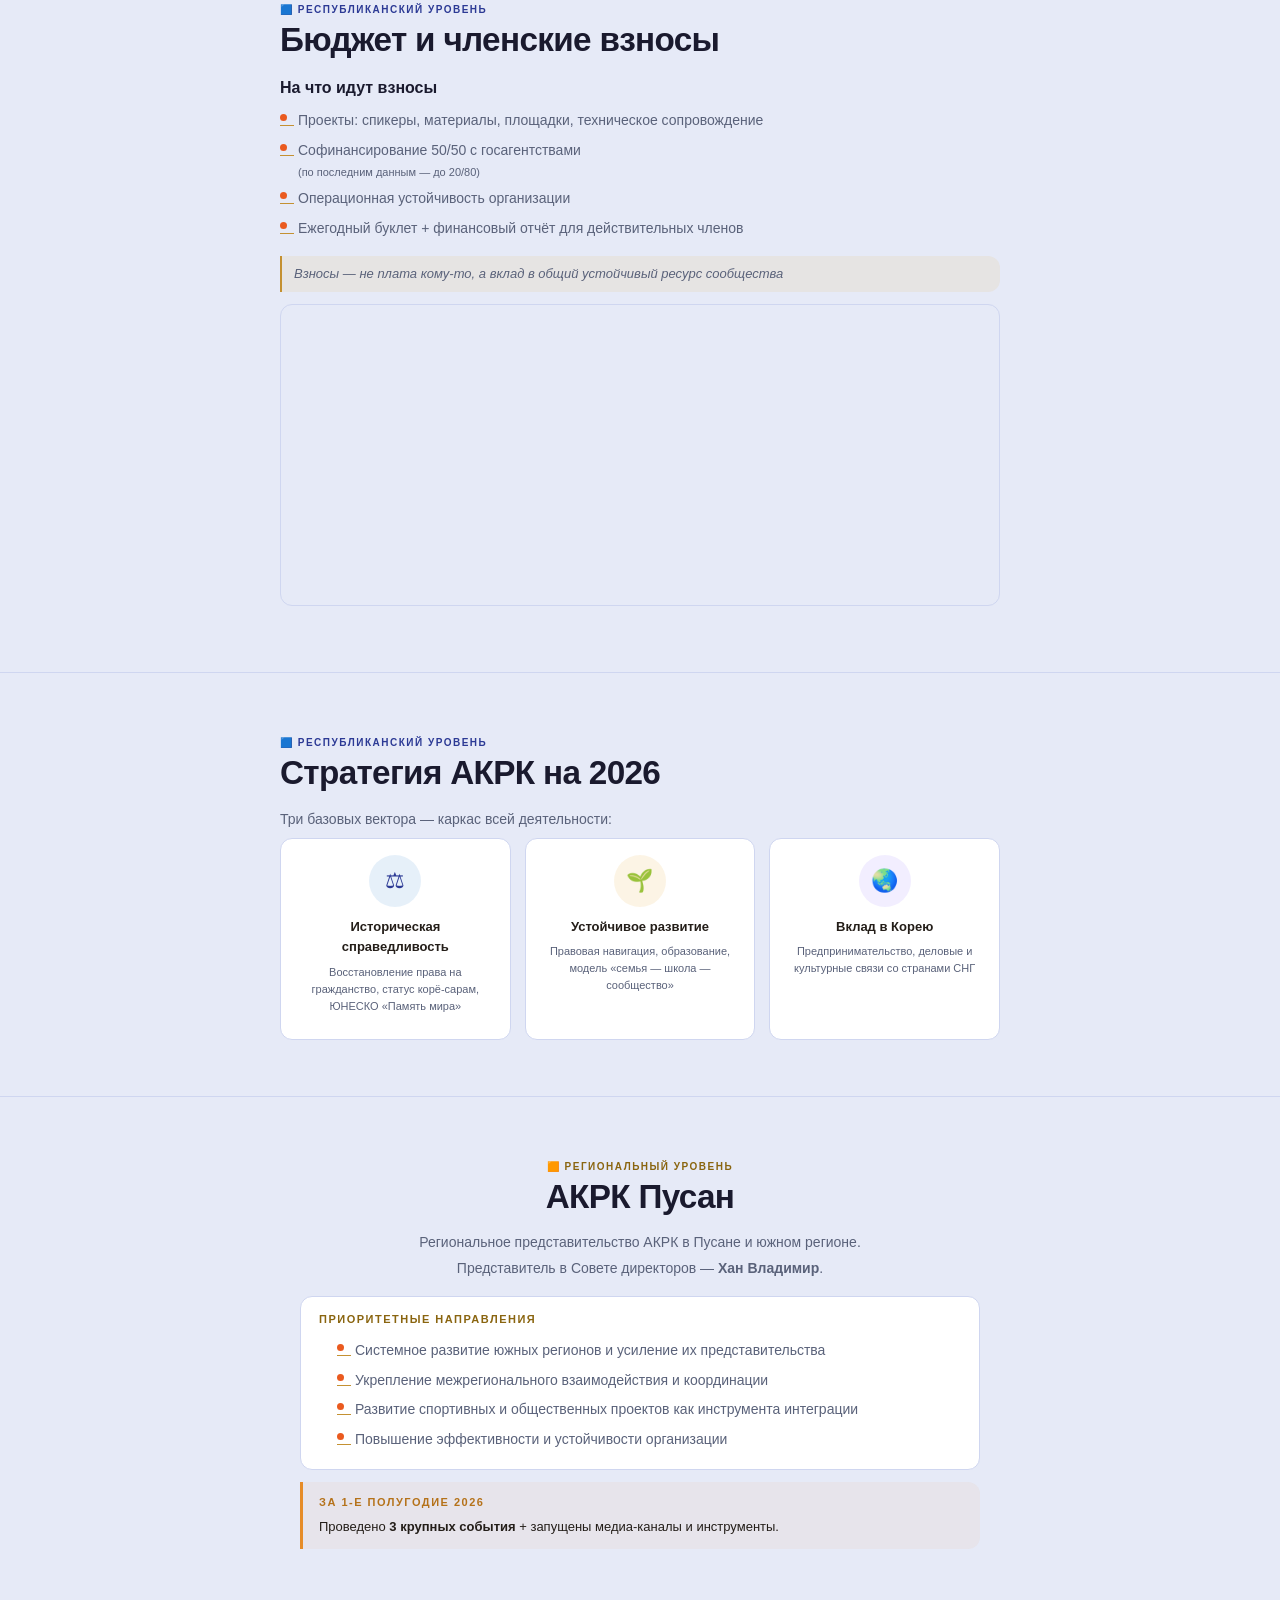
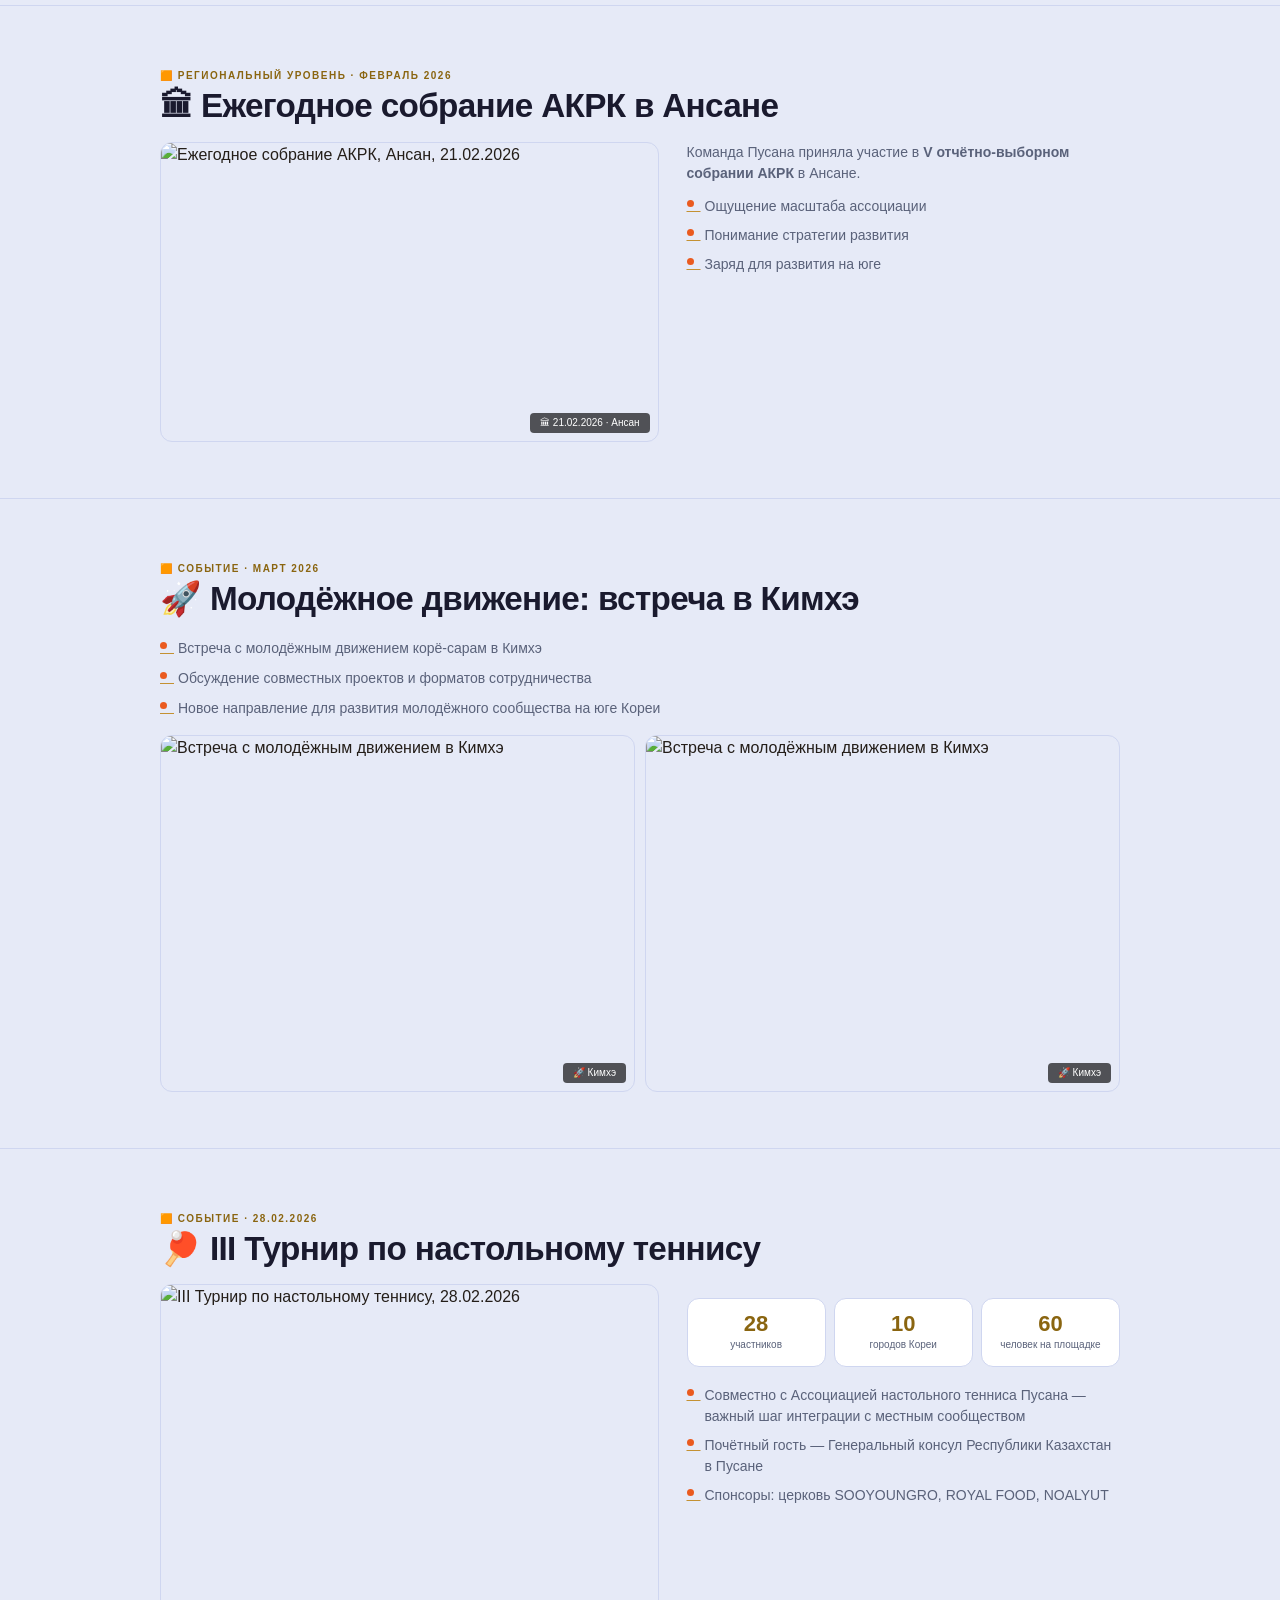
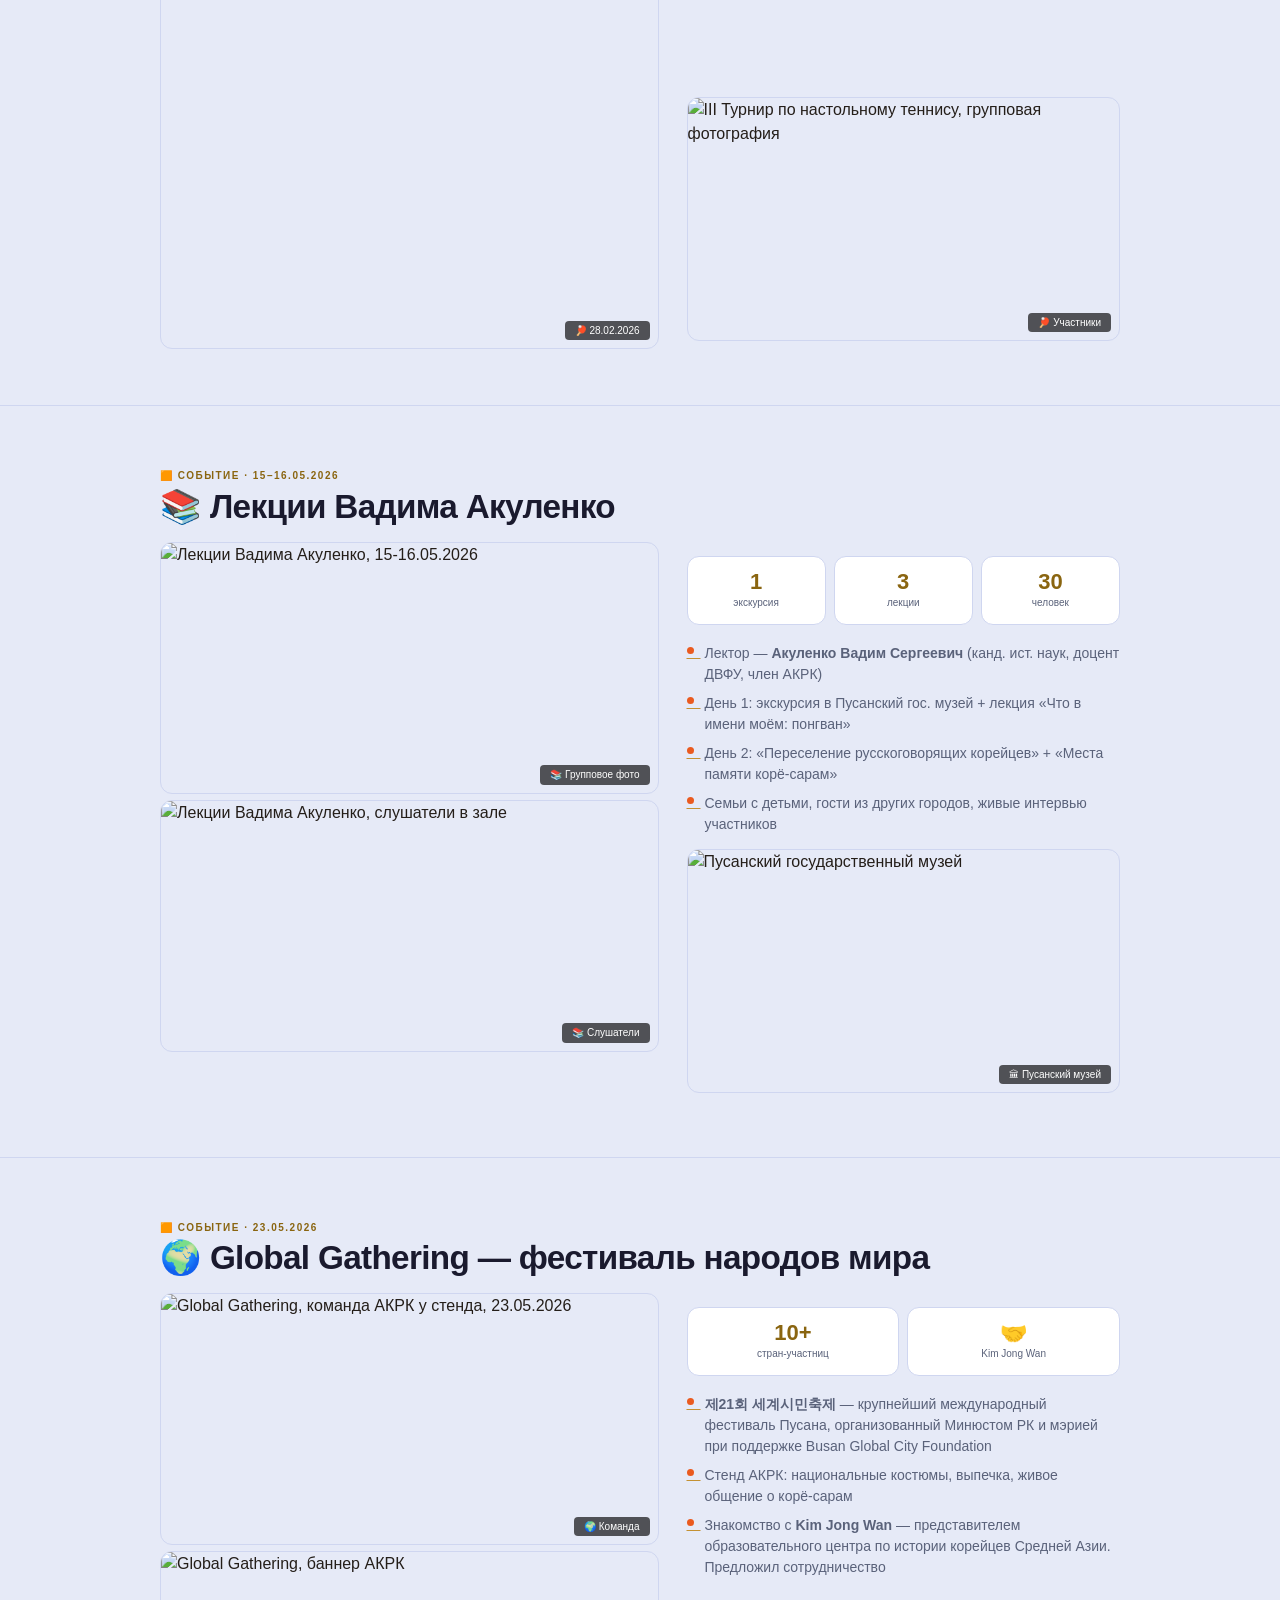
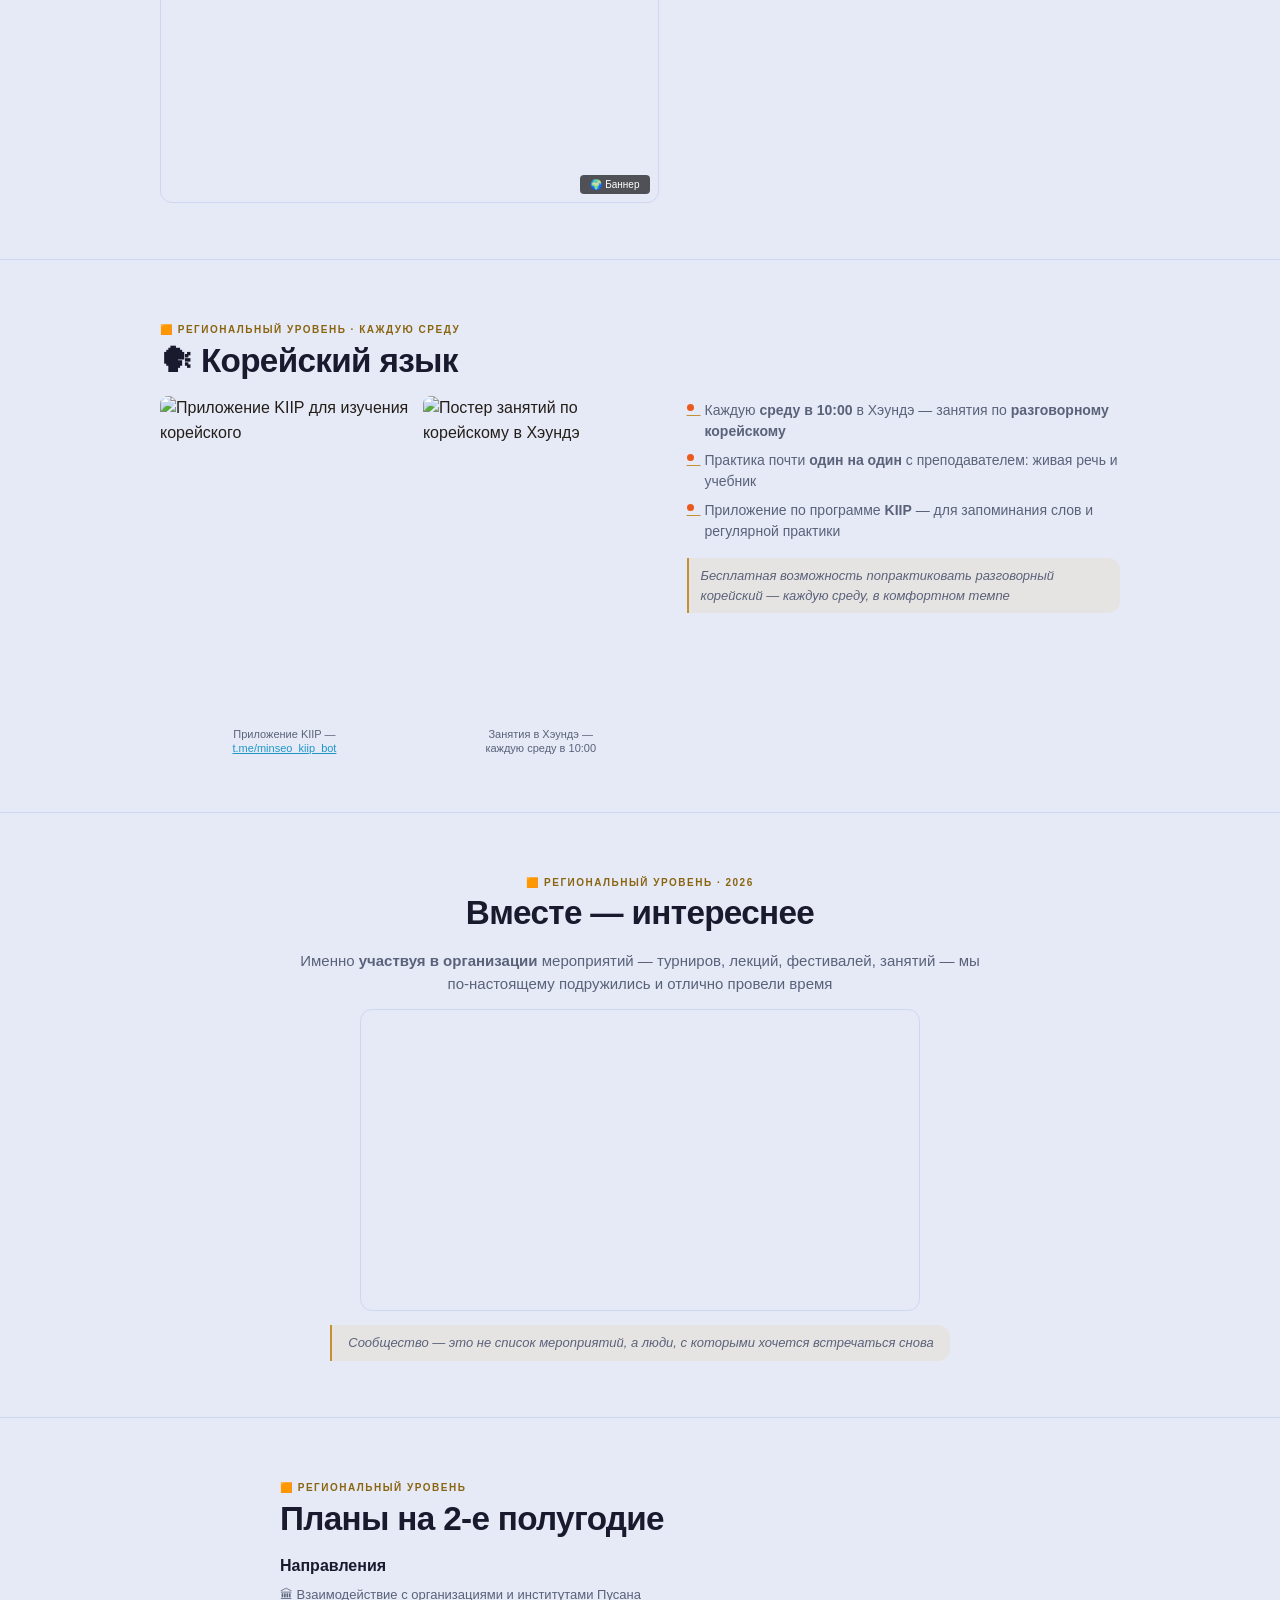
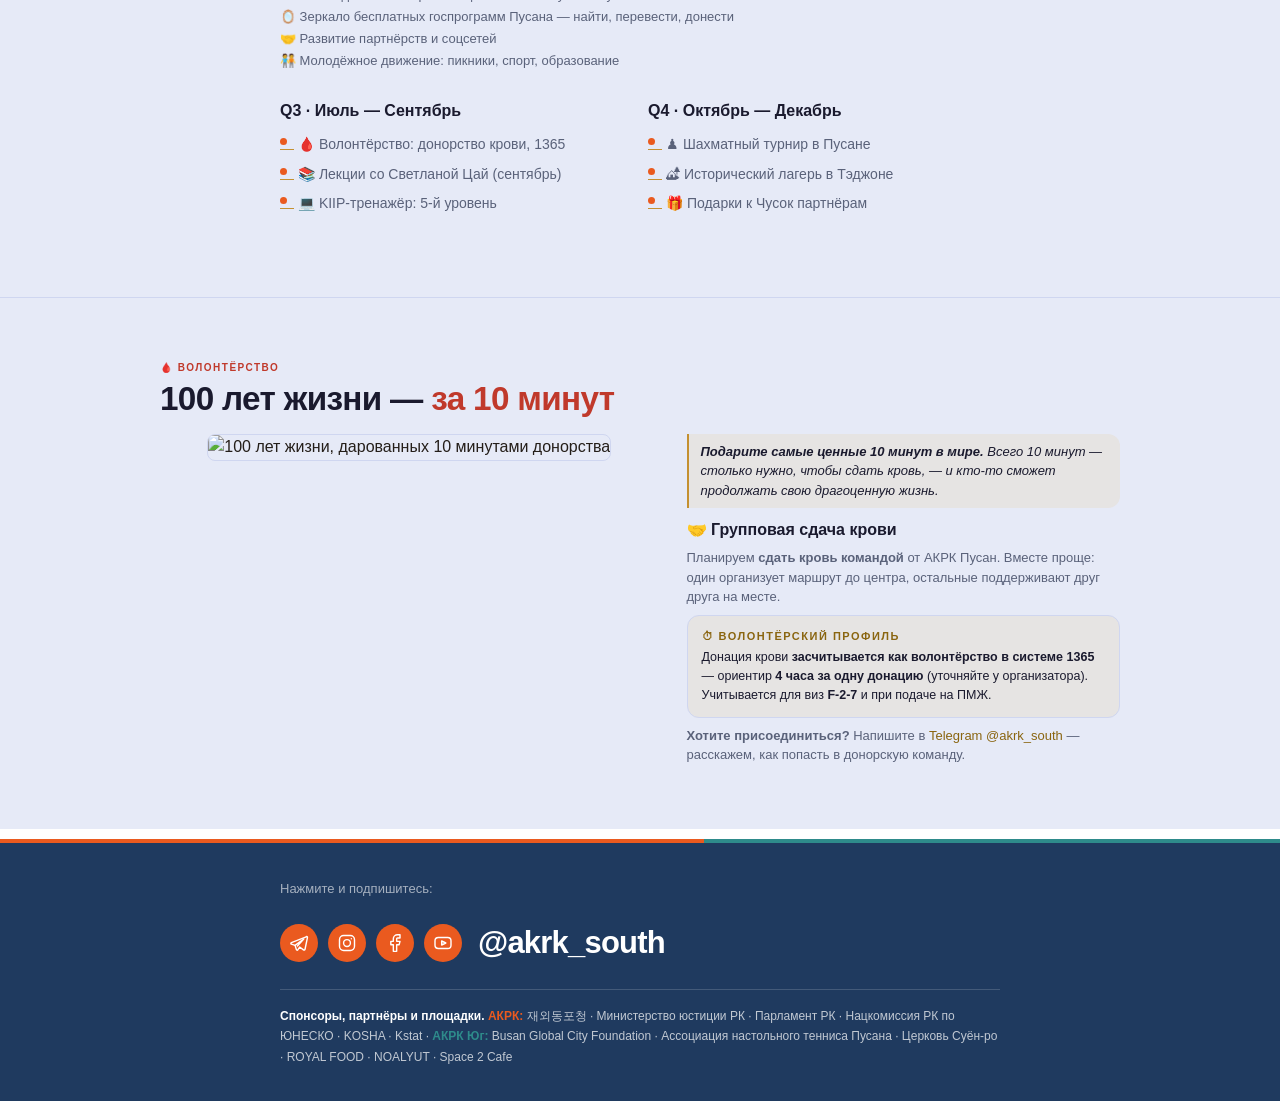
==== commit ca719a41: "Redesign membership block as table and sync strategy wording with one-pager Replace the plain-text m" ====
--- a/index.html
+++ b/index.html
@@ -141,6 +141,21 @@
     border-radius:9px;font-size:13.5px;color:#4A3E34}
   .fee b{color:var(--ink)}
 
+  /* ---- membership table ---- */
+  .mtable{width:100%;border-collapse:separate;border-spacing:0;margin-top:22px;font-size:13.5px}
+  .mtable th,.mtable td{padding:11px 14px;text-align:left;border-bottom:1px solid var(--line)}
+  .mtable thead th{font-size:14px;font-weight:700;color:var(--ink);padding-bottom:9px}
+  .mtable thead th .kr{display:block;font-size:10.5px;font-weight:600;color:var(--muted);margin-top:2px}
+  .mtable tbody td:first-child{color:var(--muted);font-weight:600}
+  .mtable tbody tr:last-child td{border-bottom:none}
+  .mtable td:last-child,.mtable th:last-child{background:#FFF6EF}
+  .mtable th:last-child,.mtable td:last-child{border-left:2px solid var(--orange);border-right:2px solid var(--orange);font-weight:700;color:var(--orange)}
+  .mtable thead th:last-child{border-top:2px solid var(--orange);border-radius:9px 9px 0 0}
+  .mtable tbody tr:last-child td:last-child{border-bottom:2px solid var(--orange);border-radius:0 0 9px 9px}
+  .mnote{margin-top:14px;padding:13px 16px;background:var(--cream);border:1px solid var(--line);
+    border-radius:9px;font-size:12.5px;color:var(--muted);line-height:1.5}
+  .mnote b{color:var(--teal);font-size:15px;margin-right:4px}
+
   /* ---- strategy ---- */
   .strat{display:grid;grid-template-columns:repeat(3,minmax(0,1fr));gap:0;
     border-top:1px solid var(--line);border-bottom:1px solid var(--line)}
@@ -200,6 +215,9 @@
     .si:last-child{border-bottom:none}
     .hn{font-size:26px}
     .btn{width:100%;text-align:center}
+    .mtable{font-size:11.5px}
+    .mtable th,.mtable td{padding:8px 8px}
+    .mtable thead th{font-size:12px}
   }
 
   /* ---- sticky top bar ---- */
@@ -462,10 +480,16 @@
     <div class="ben"><div class="bi"><svg viewBox="0 0 24 24" fill="none" stroke="currentColor" stroke-width="1.7" stroke-linecap="round" stroke-linejoin="round"><path d="M3.4 9.6h3.4l7.4-4.4v13.6l-7.4-4.4H3.4a1 1 0 01-1-1v-2.8a1 1 0 011-1z"/><path d="M18 8.6c1.4 1.1 2.2 2.4 2.2 3.9s-.8 2.8-2.2 3.9"/></svg></div>
       <div class="bt">Голос</div><div class="bs">представительство перед государством</div></div>
   </div>
-  <div class="fee"><b>Действительный член</b> — 10 000 ₩ в месяц, право голоса и быть избранным,
-    полный доступ к программам · <b>обычный</b> — без взносов, без права голоса, частичный доступ
-    к программам. Взносы идут на проекты сообщества и софинансирование программ 50 / 50
-    с государственными агентствами.</div>
+  <table class="mtable">
+    <thead><tr><th></th><th>Обычный<span class="kr">일반회원</span></th><th>Действительный<span class="kr">정회원</span></th></tr></thead>
+    <tbody>
+      <tr><td>Взнос</td><td>без взносов</td><td>10 000 ₩ / мес</td></tr>
+      <tr><td>Право голоса / быть избранным</td><td>нет</td><td>да</td></tr>
+      <tr><td>Доступ к программам</td><td>частично</td><td>полный</td></tr>
+    </tbody>
+  </table>
+  <div class="mnote"><b>×2</b>Софинансирование 50/50 с госагентствами — взносы идут на проекты и мероприятия,
+    что позволяет организации развиваться и достигать стратегических целей.</div>
 </section>
 
 <section class="wrap" id="strategy" style="padding-bottom:0">
@@ -890,7 +914,7 @@
       <div style="background:var(--surface);border:1px solid var(--border);border-radius:var(--radius);padding:16px;text-align:center;">
         <div style="width:52px;height:52px;border-radius:50%;background:rgba(91,155,213,0.15);margin:0 auto 10px;display:flex;align-items:center;justify-content:center;font-size:22px;color:#2C3A95;">⚖</div>
         <h4 style="font-size:13px;margin-bottom:6px;">Историческая справедливость</h4>
-        <p style="font-size:11px;color:var(--text-muted);">Правовой статус корё-сарам, работа с Парламентом, ЮНЕСКО «Память мира»</p>
+        <p style="font-size:11px;color:var(--text-muted);">Восстановление права на гражданство, статус корё-сарам, ЮНЕСКО «Память мира»</p>
       </div>
       <div style="background:var(--surface);border:1px solid var(--border);border-radius:var(--radius);padding:16px;text-align:center;">
         <div style="width:52px;height:52px;border-radius:50%;background:rgba(230,180,80,0.15);margin:0 auto 10px;display:flex;align-items:center;justify-content:center;font-size:22px;color:var(--accent-ink);">🌱</div>
@@ -900,7 +924,7 @@
       <div style="background:var(--surface);border:1px solid var(--border);border-radius:var(--radius);padding:16px;text-align:center;">
         <div style="width:52px;height:52px;border-radius:50%;background:rgba(167,139,250,0.15);margin:0 auto 10px;display:flex;align-items:center;justify-content:center;font-size:22px;color:#3E406E;">🌏</div>
         <h4 style="font-size:13px;margin-bottom:6px;">Вклад в Корею</h4>
-        <p style="font-size:11px;color:var(--text-muted);">Образ корё-сарам как ресурса развития, деловые связи со странами СНГ</p>
+        <p style="font-size:11px;color:var(--text-muted);">Предпринимательство, деловые и культурные связи со странами СНГ</p>
       </div>
     </div>
   </div>
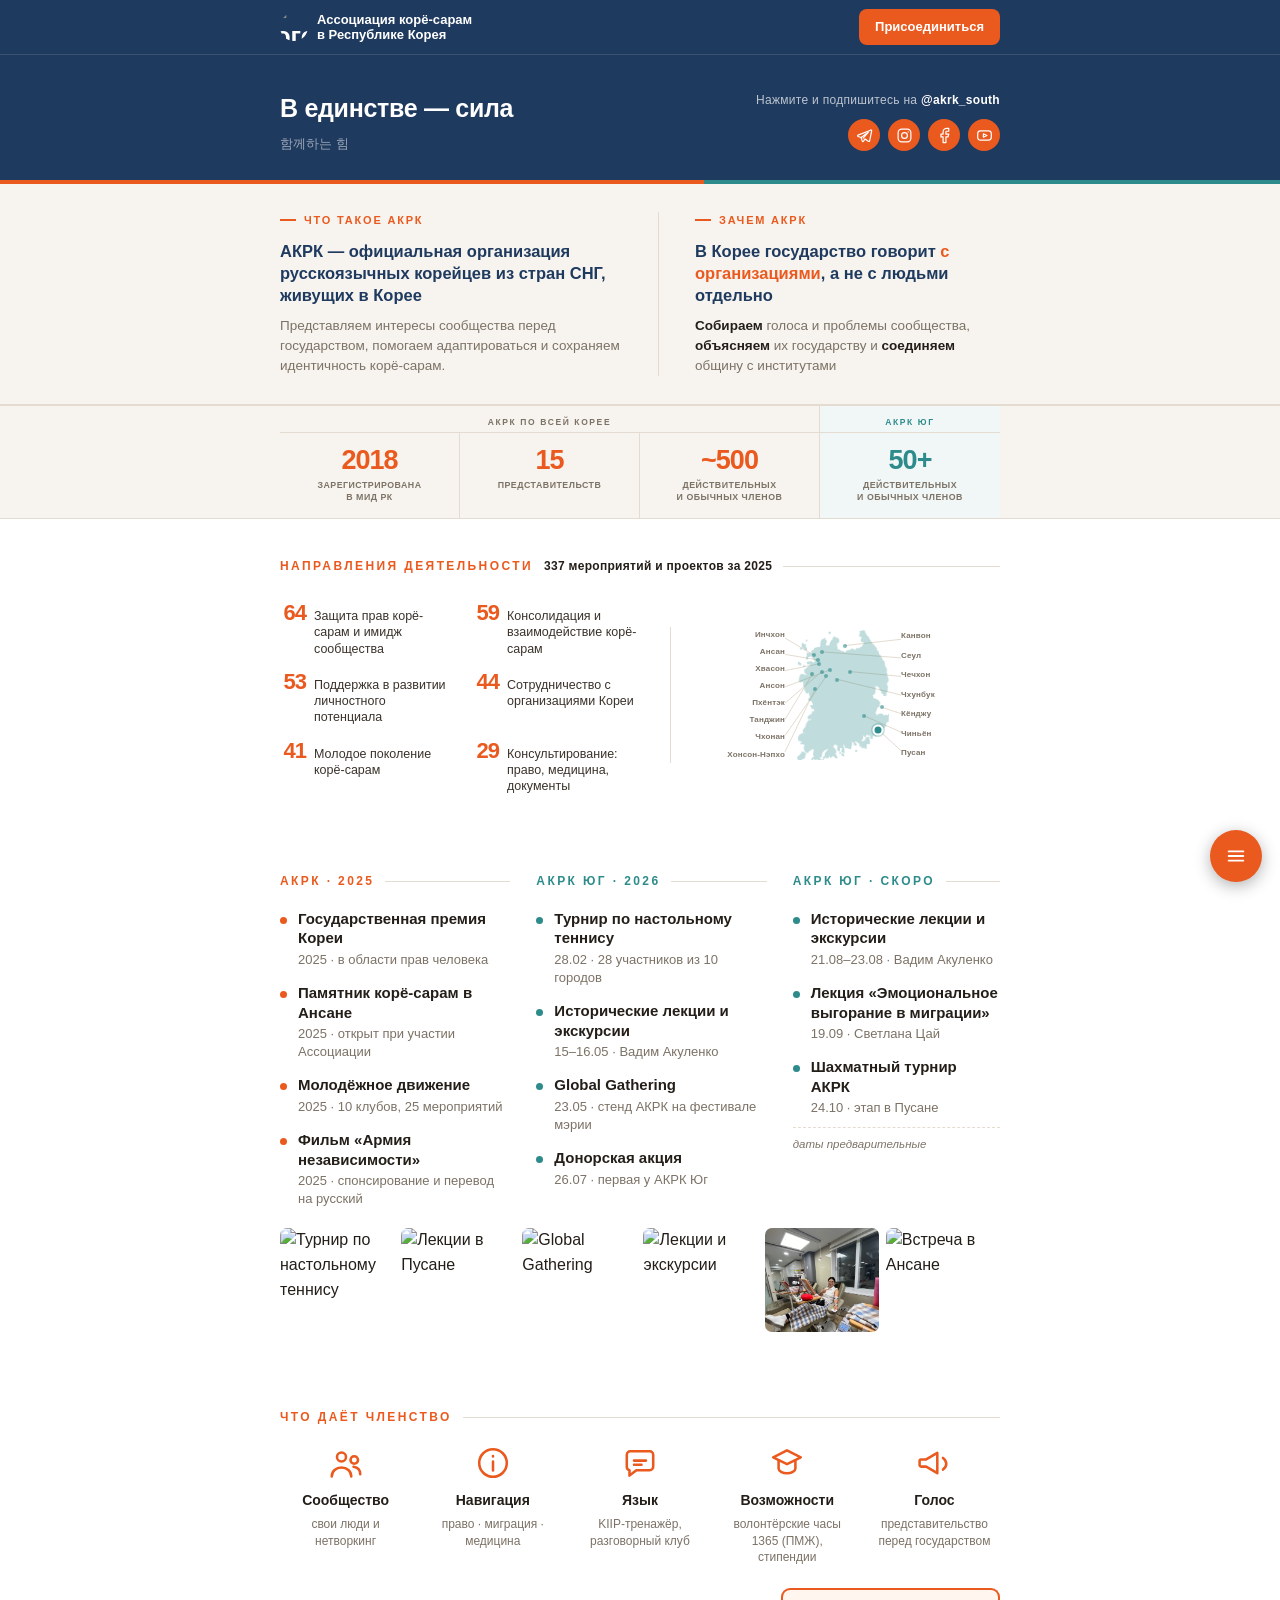
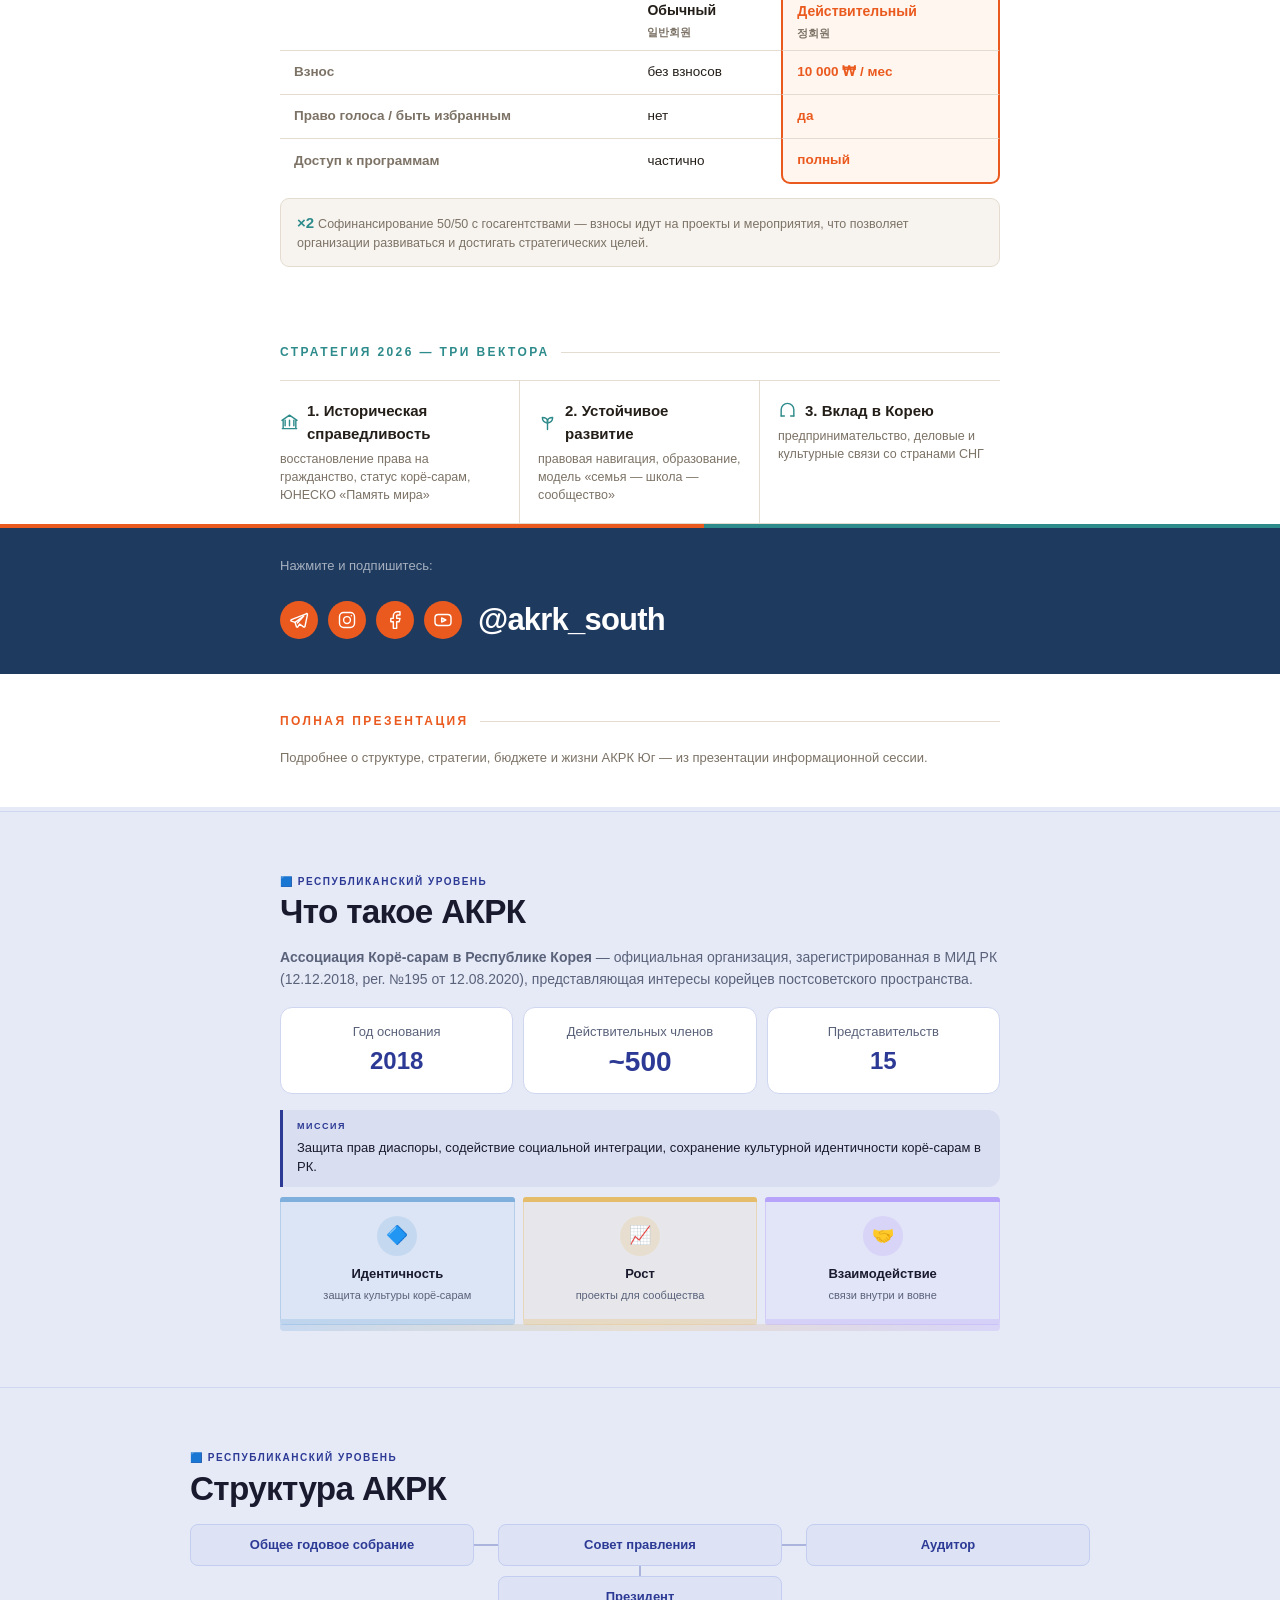
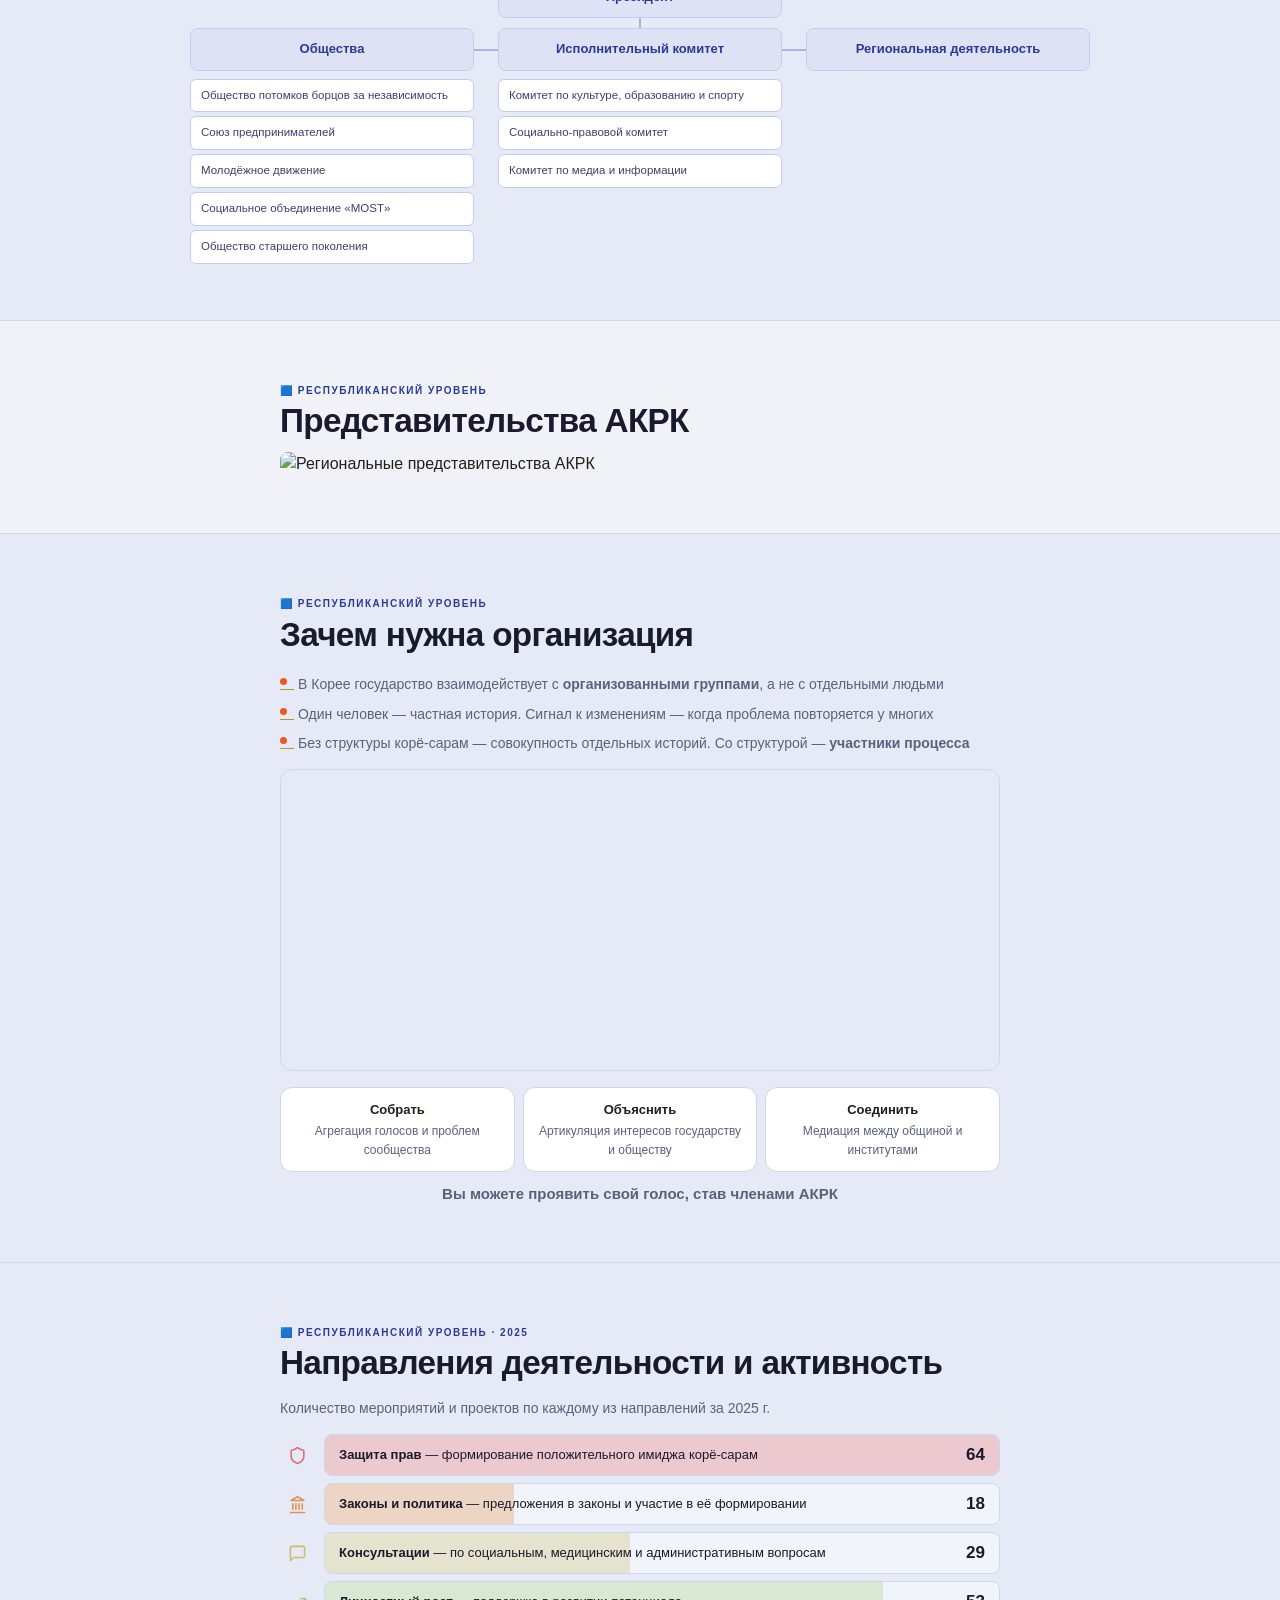
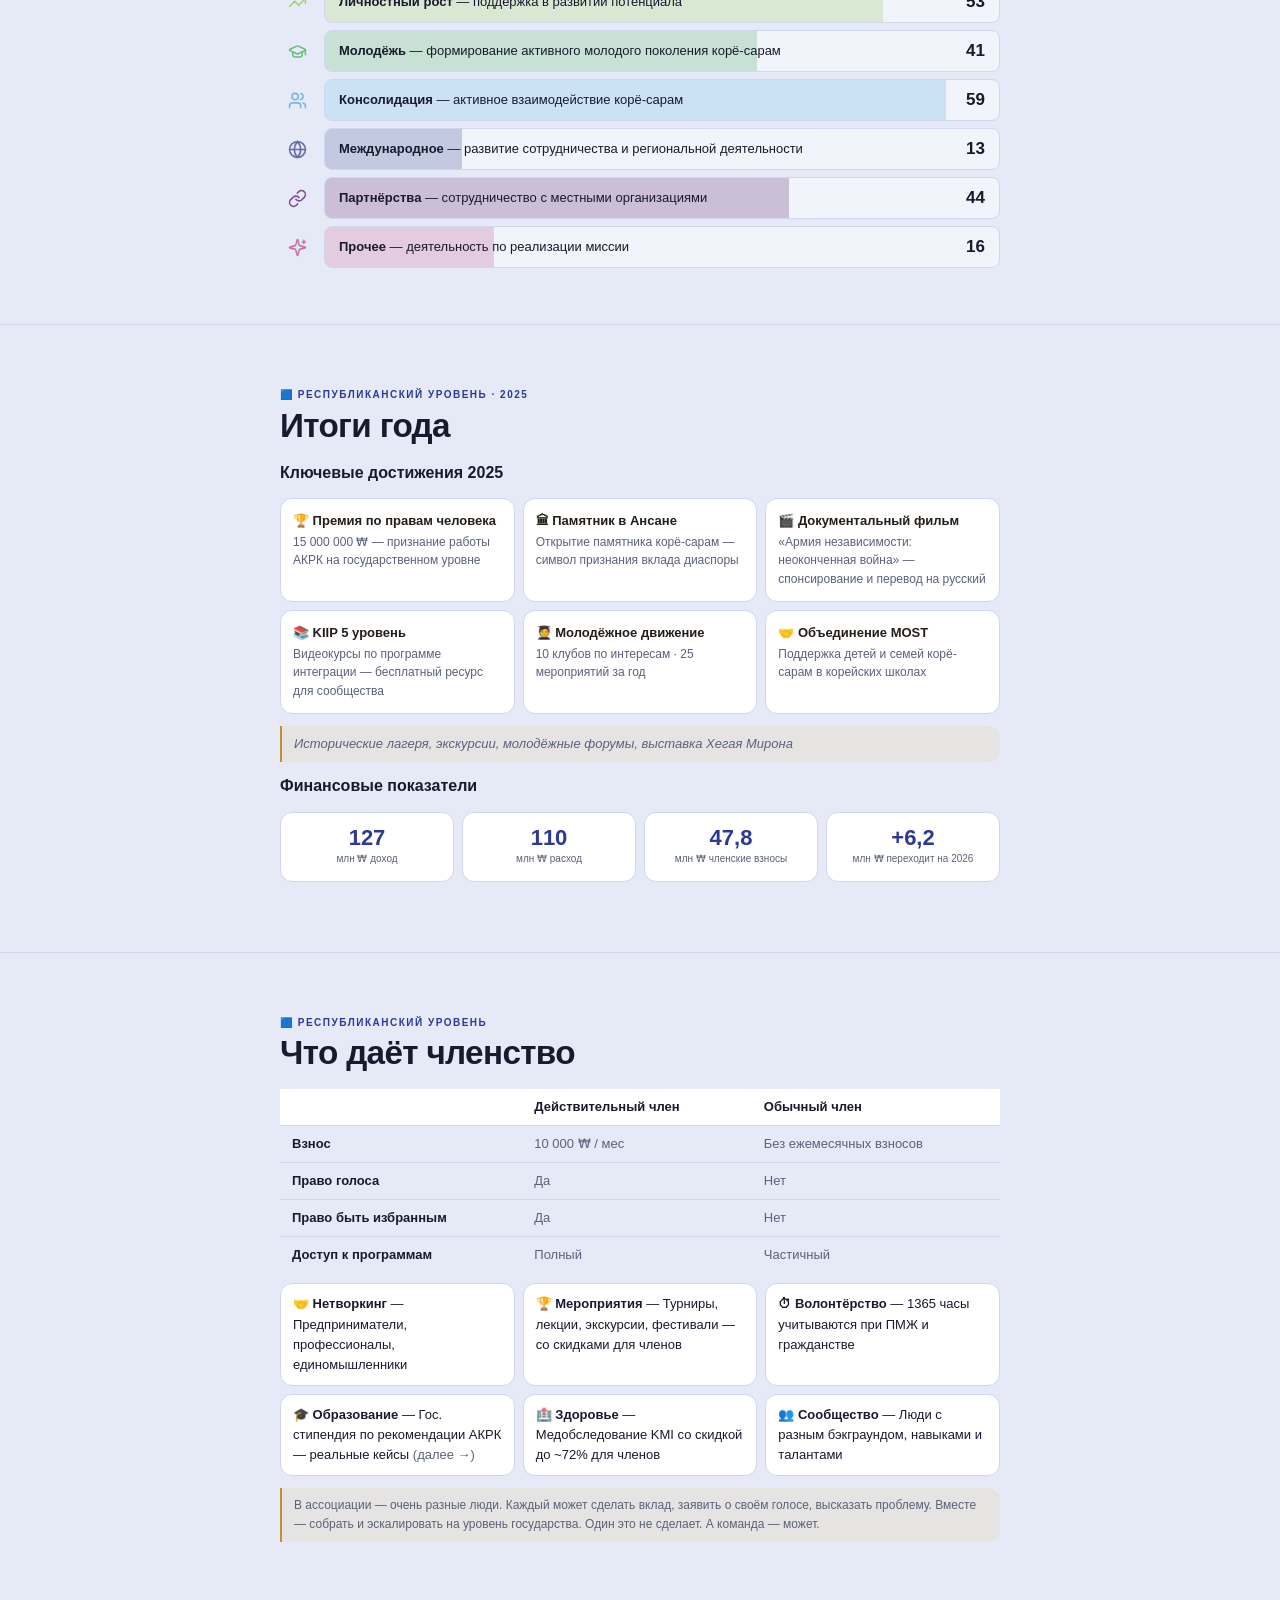
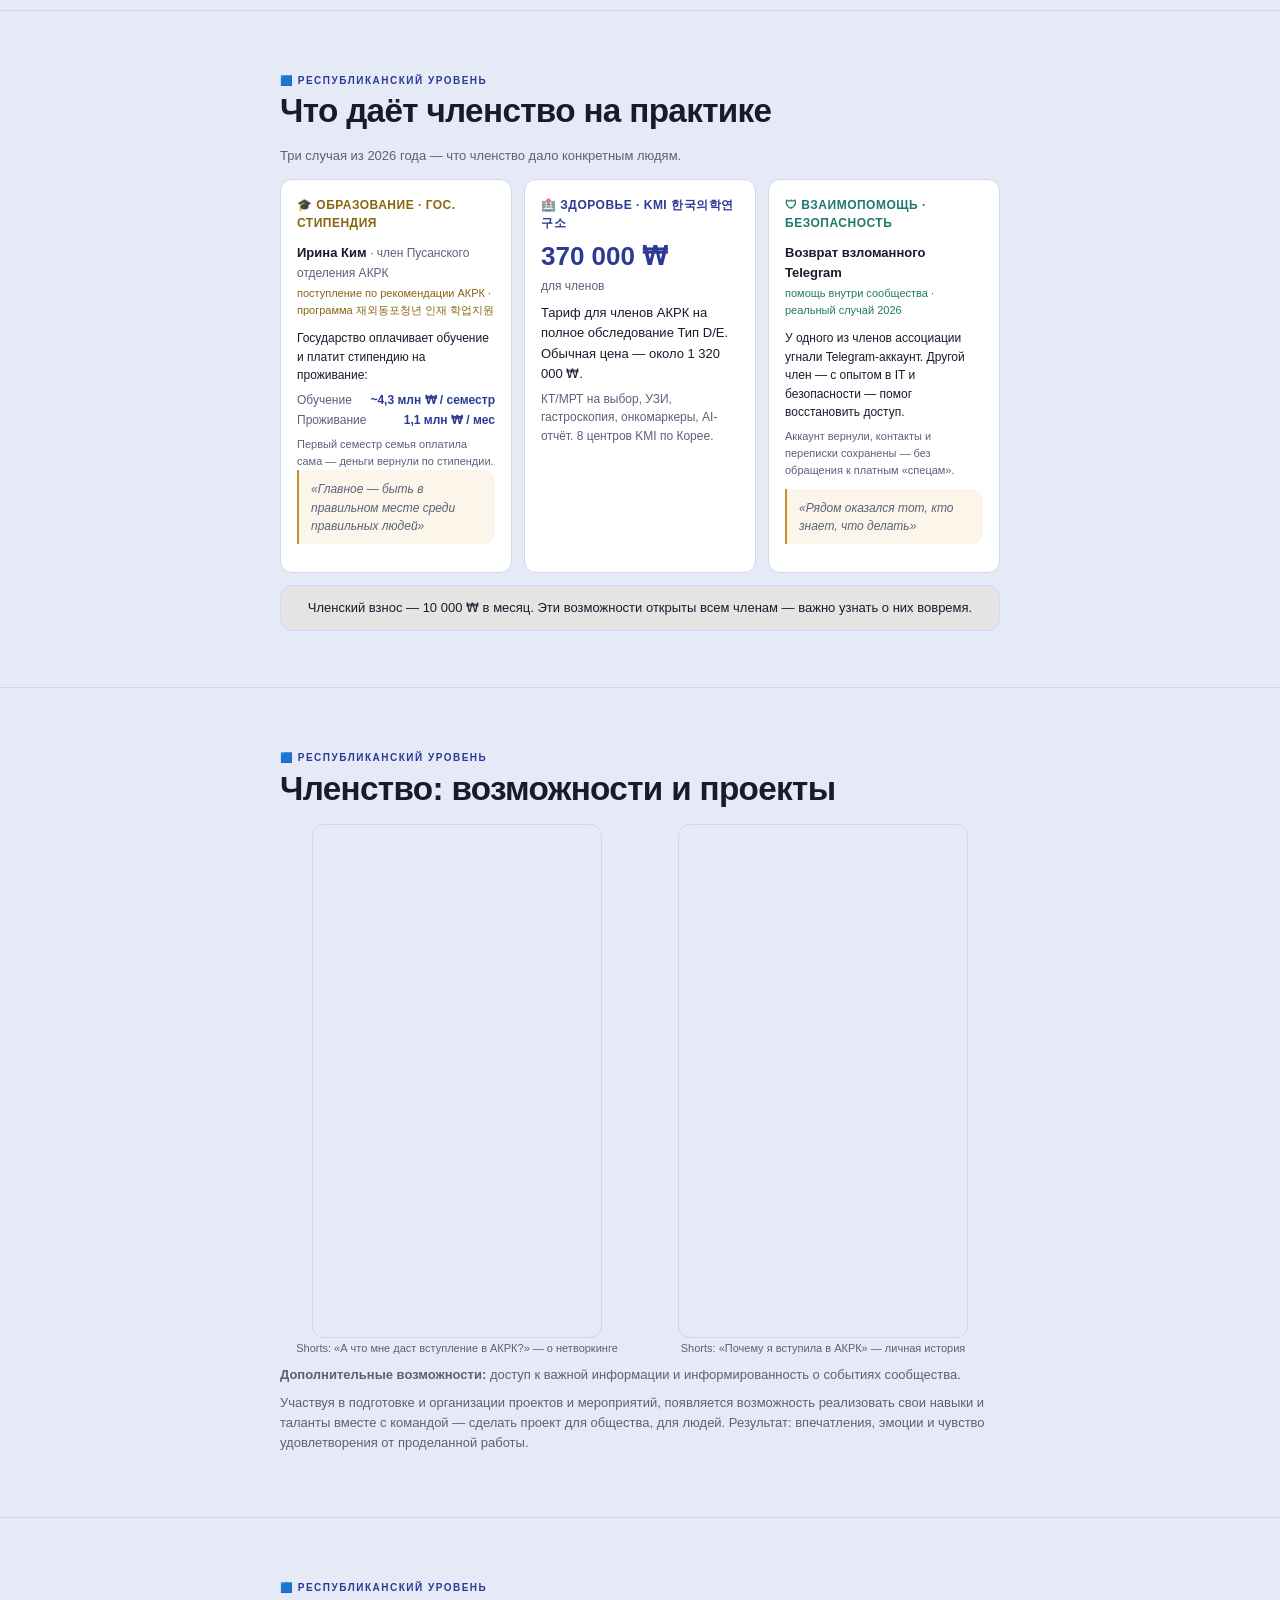
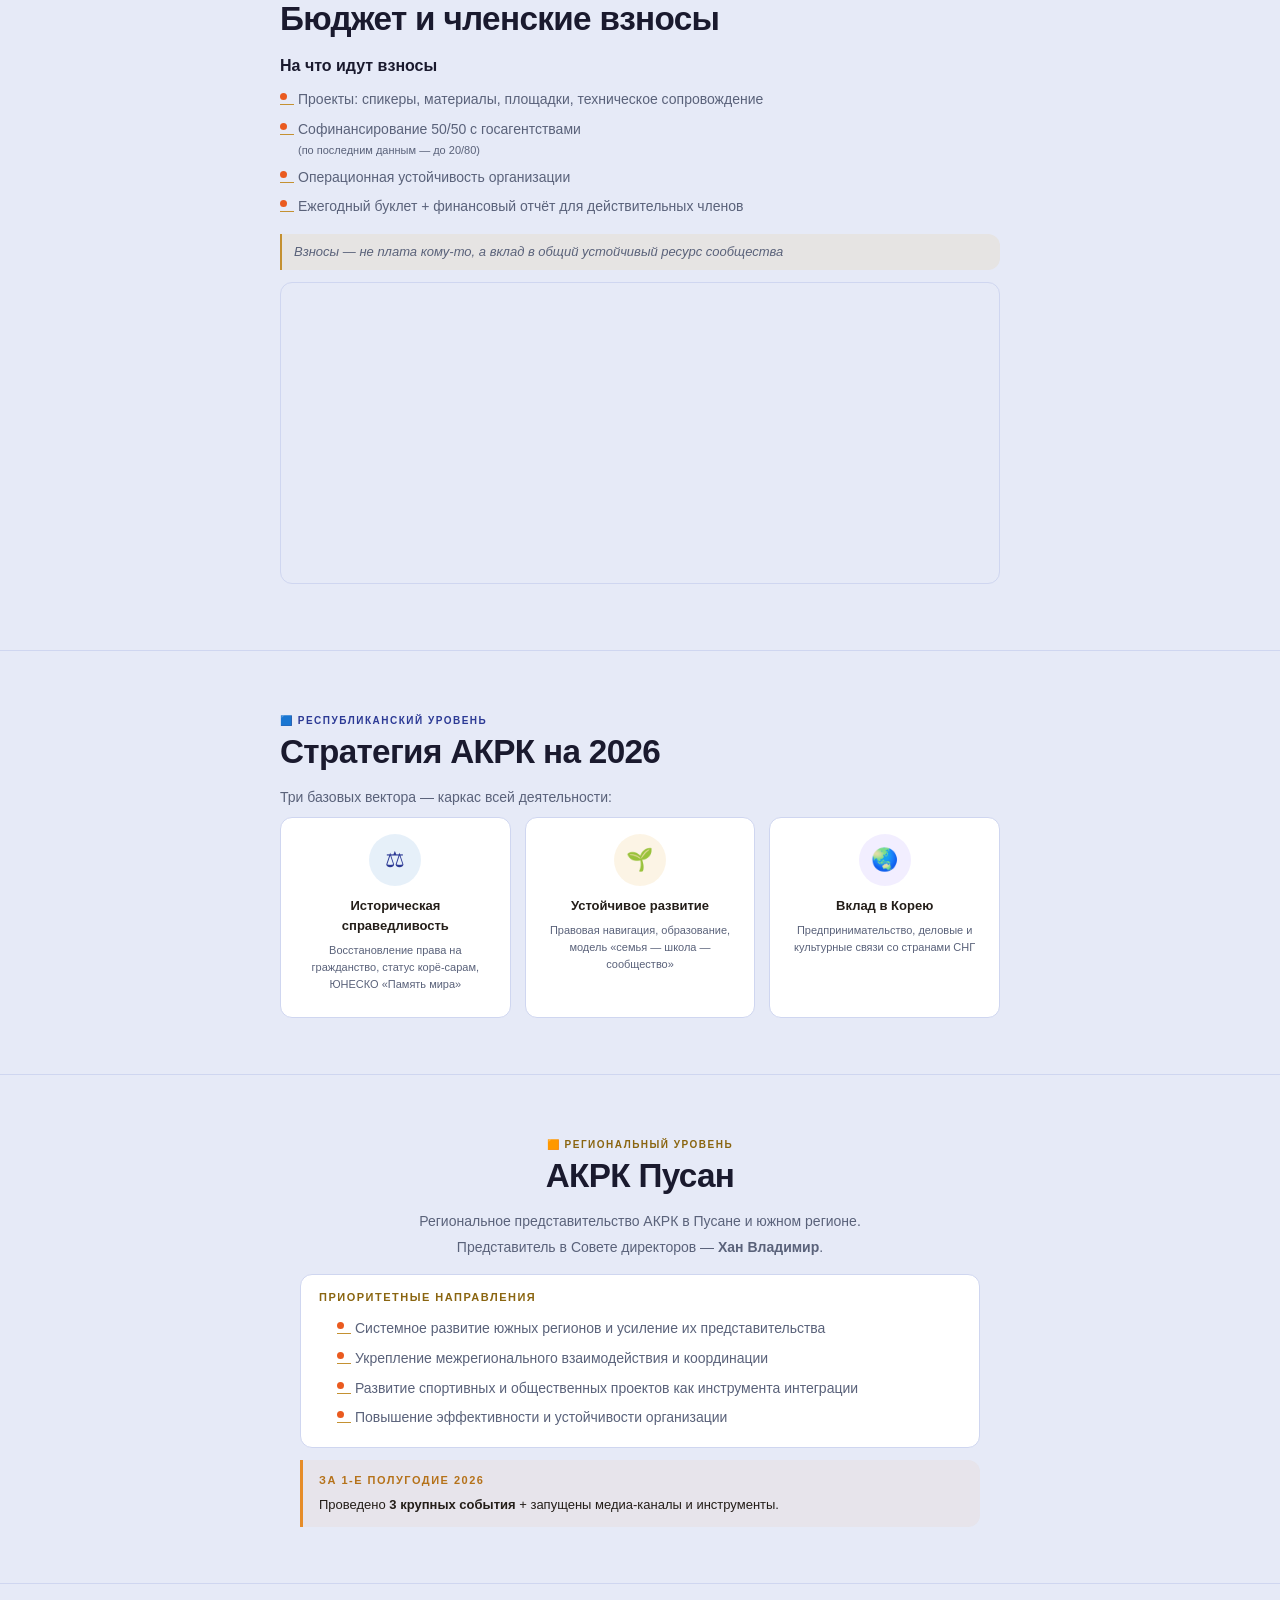
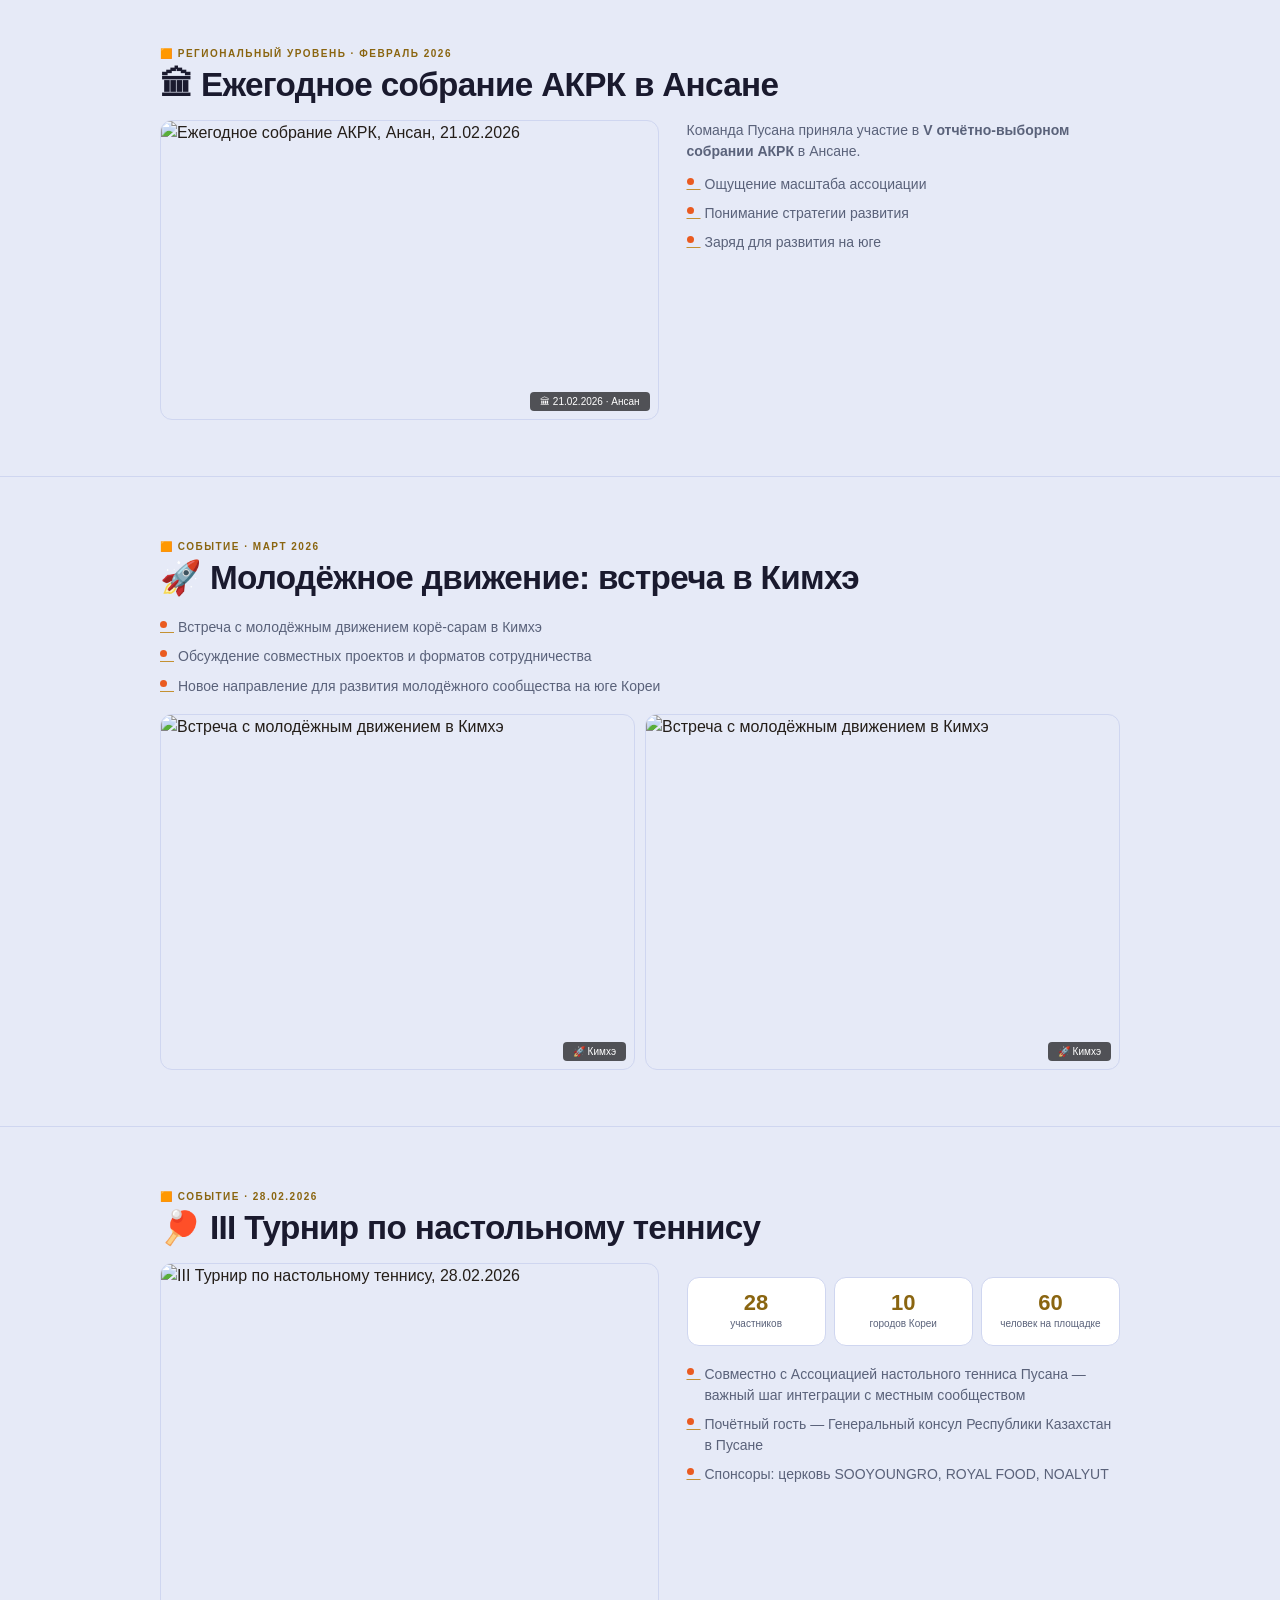
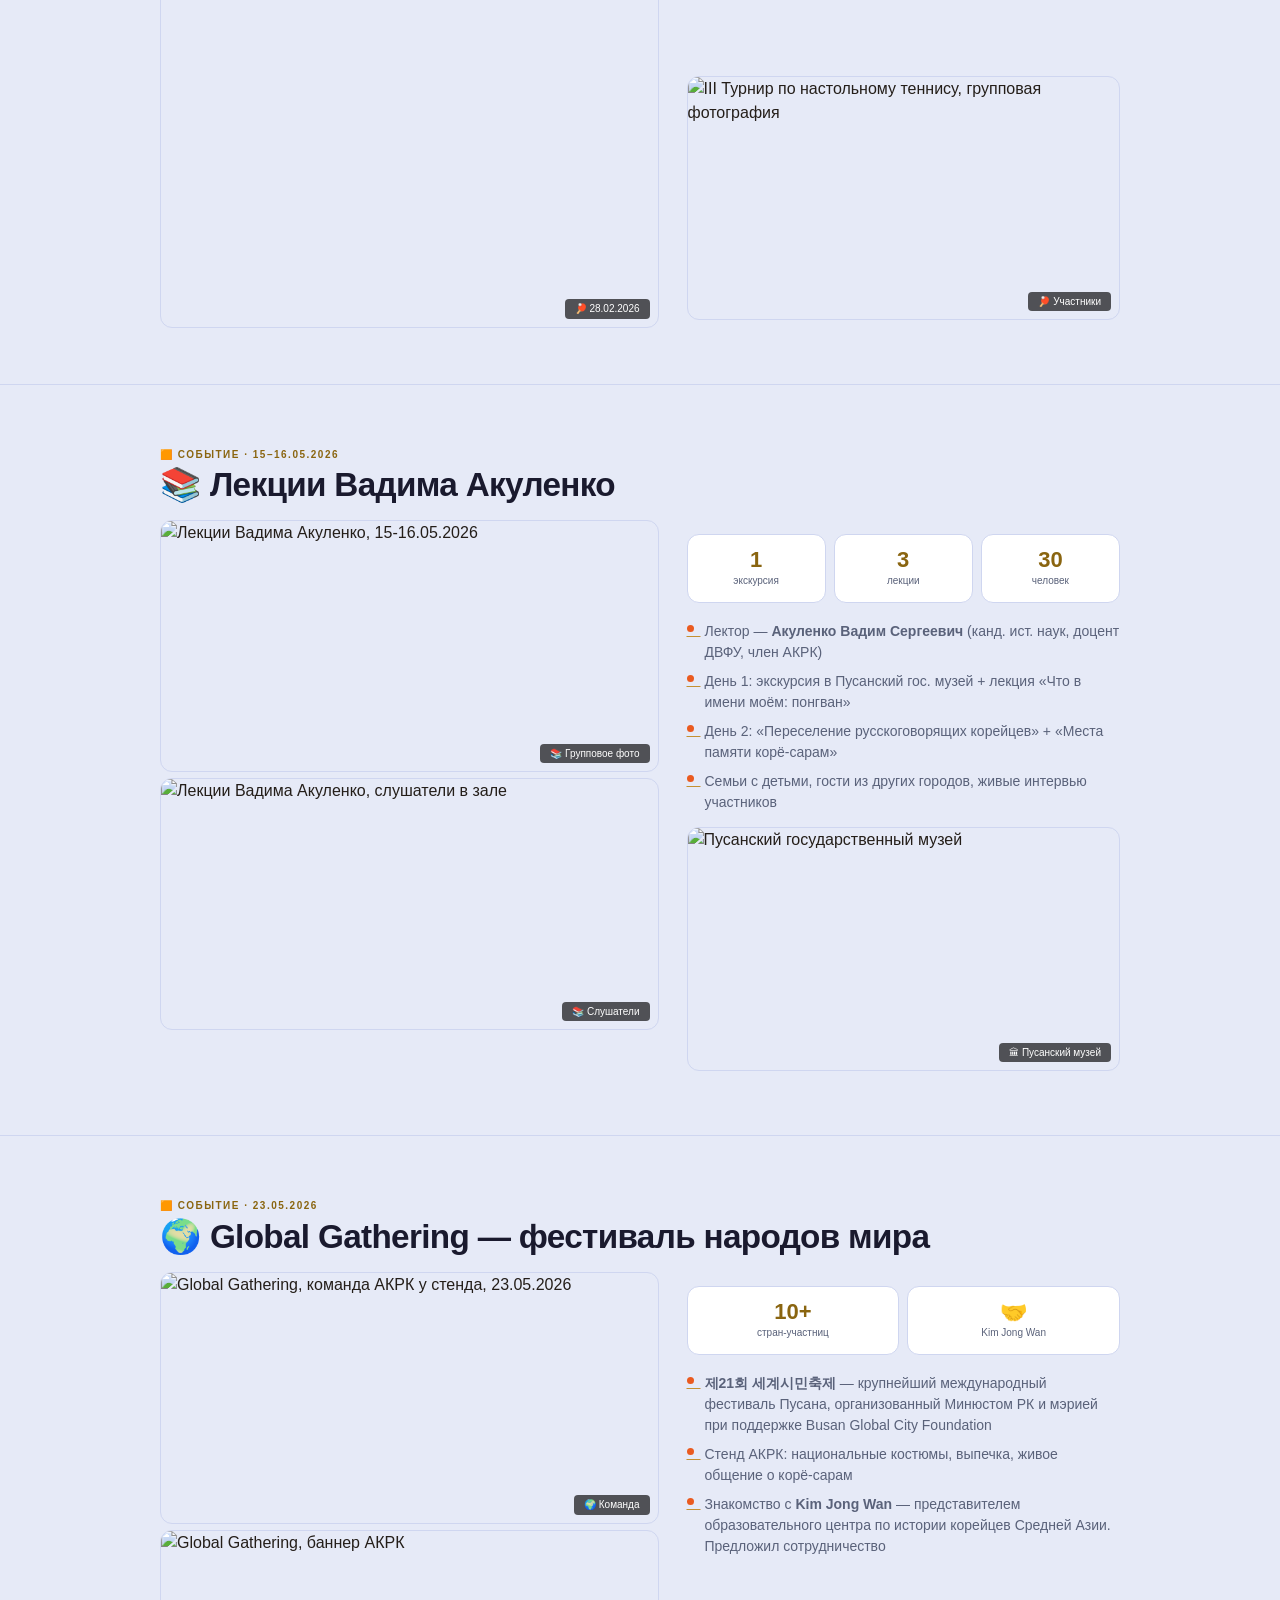
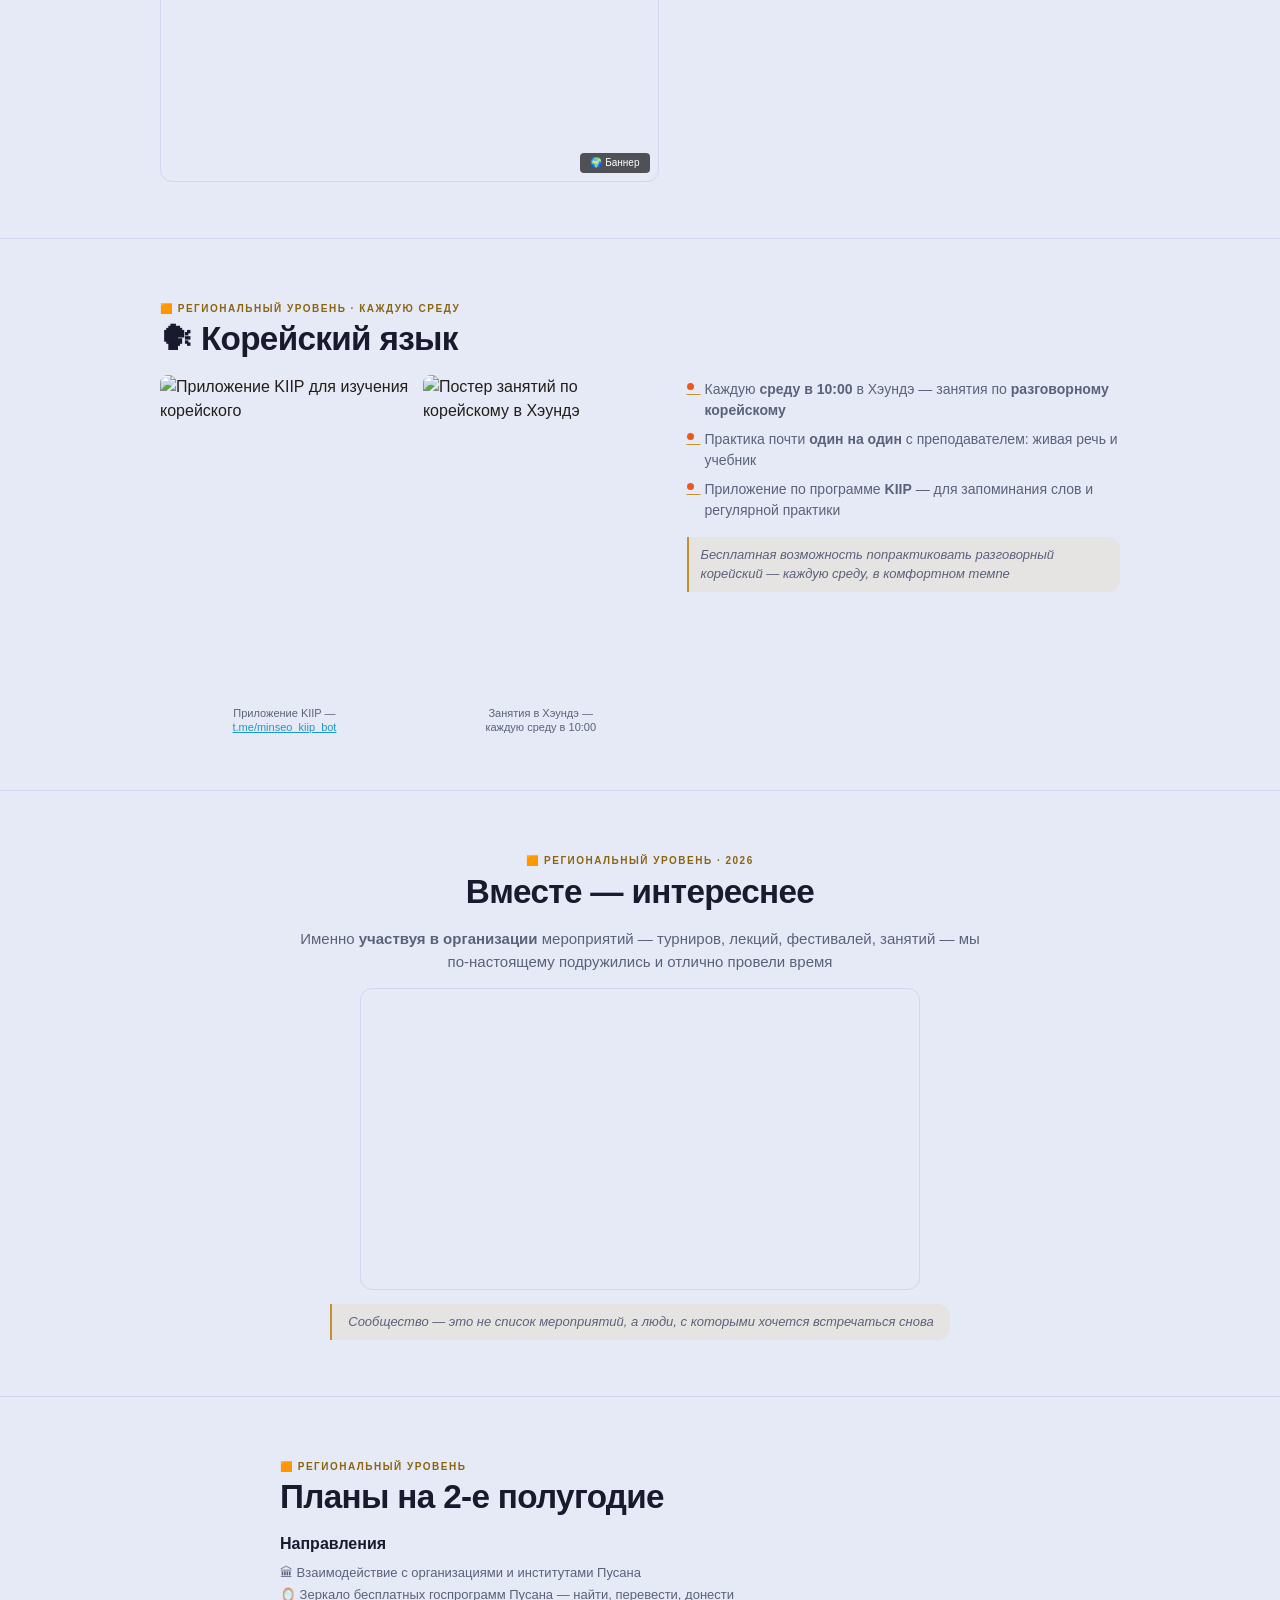
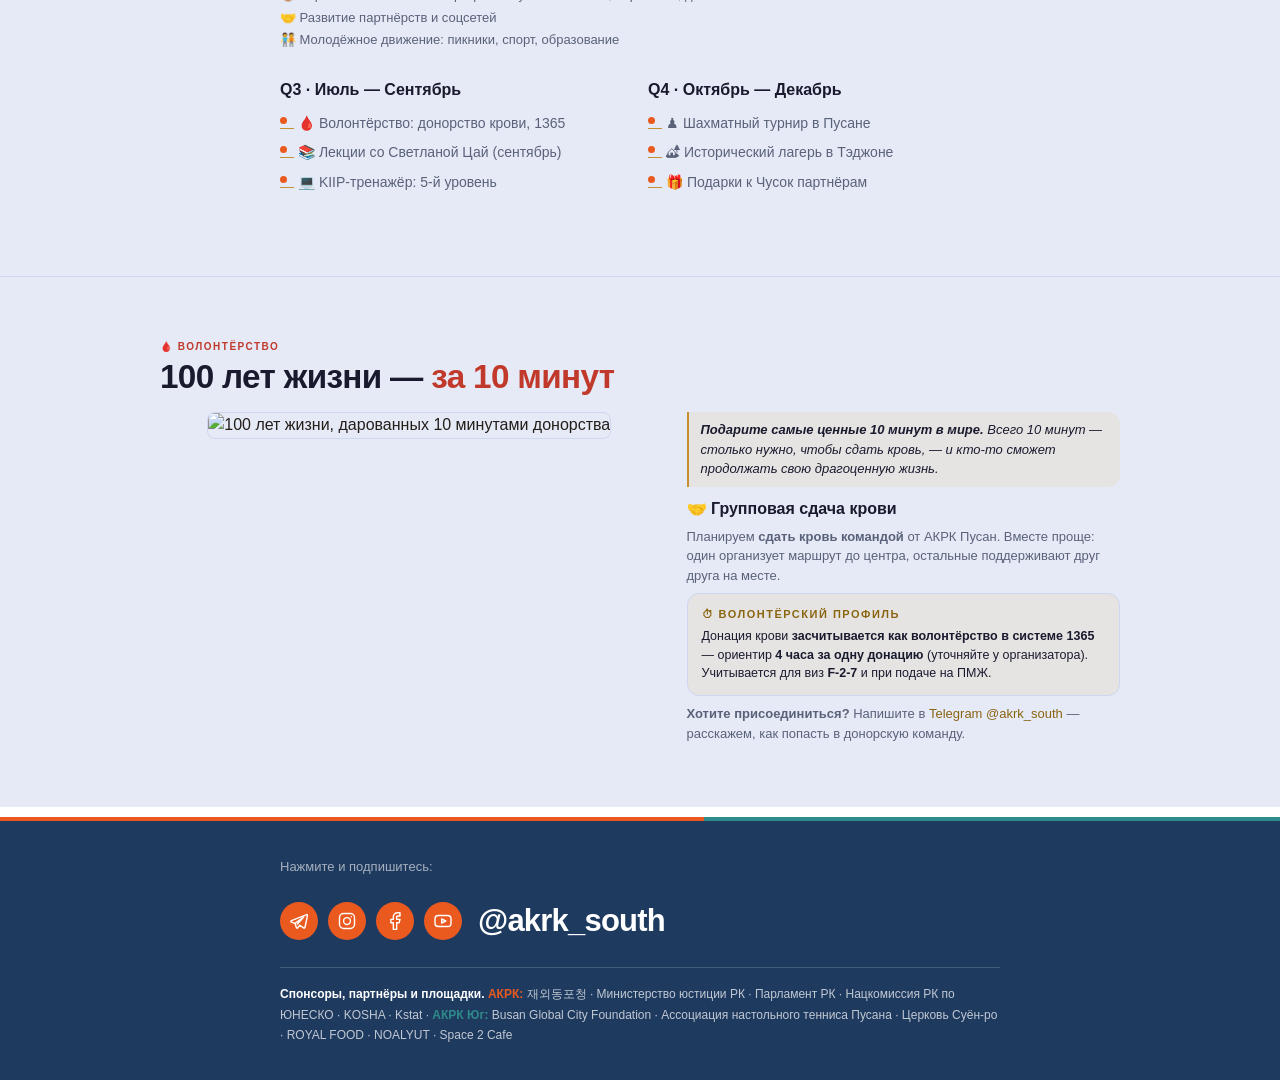
==== commit a4681cb1: "Match strategy section icons/numbering/color to the reference one-pager Restore the "1./2./3." numbe" ====
--- a/index.html
+++ b/index.html
@@ -161,8 +161,9 @@
     border-top:1px solid var(--line);border-bottom:1px solid var(--line)}
   .si{padding:18px 18px;border-right:1px solid var(--line)}
   .si:first-child{padding-left:0} .si:last-child{border-right:none;padding-right:0}
-  .si .sn{font-size:10px;font-weight:700;letter-spacing:1.6px;color:var(--teal)}
-  .si .st{font-size:15px;font-weight:700;margin:6px 0 5px}
+  .si .st{font-size:15px;font-weight:700;margin:0 0 5px;display:flex;align-items:center;gap:8px}
+  .si-ic{color:var(--teal);flex:none;display:flex}
+  .si-ic svg{width:19px;height:19px}
   .si .ss{font-size:12.5px;color:var(--muted);line-height:1.45}
 
   /* ---- footer ---- */
@@ -496,11 +497,11 @@
   <h2 class="t">Стратегия 2026 — три вектора</h2>
 </section>
 <div class="wrap"><div class="strat">
-  <div class="si"><div class="sn">01</div><div class="st">Историческая справедливость</div>
+  <div class="si"><div class="st"><span class="si-ic"><svg viewBox="0 0 24 24" fill="none" stroke="currentColor" stroke-width="1.8" stroke-linecap="round" stroke-linejoin="round"><path d="M3 21h18M4 21V10.5M20 21V10.5M2.5 10.5L12 4l9.5 6.5M6.5 10.5v7M12 10.5v7M17.5 10.5v7"/></svg></span>1. Историческая справедливость</div>
     <div class="ss">восстановление права на гражданство, статус корё-сарам, ЮНЕСКО «Память мира»</div></div>
-  <div class="si"><div class="sn">02</div><div class="st">Устойчивое развитие</div>
+  <div class="si"><div class="st"><span class="si-ic"><svg viewBox="0 0 24 24" fill="none" stroke="currentColor" stroke-width="1.8" stroke-linecap="round" stroke-linejoin="round"><path d="M12 22v-8"/><path d="M12 14c-4-.5-6.5-3-6.5-7 4 0 6.5 2 7 5"/><path d="M12 14c4-.5 6.5-3 6.5-7-4 0-6.5 2-7 5"/></svg></span>2. Устойчивое развитие</div>
     <div class="ss">правовая навигация, образование, модель «семья — школа — сообщество»</div></div>
-  <div class="si"><div class="sn">03</div><div class="st">Вклад в Корею</div>
+  <div class="si"><div class="st"><span class="si-ic"><svg viewBox="0 0 24 24" fill="none" stroke="currentColor" stroke-width="1.8" stroke-linecap="round" stroke-linejoin="round"><path d="M4 19V11a8 8 0 0116 0v8"/><path d="M4 19h4M16 19h4"/></svg></span>3. Вклад в Корею</div>
     <div class="ss">предпринимательство, деловые и культурные связи со странами СНГ</div></div>
 </div></div>
 
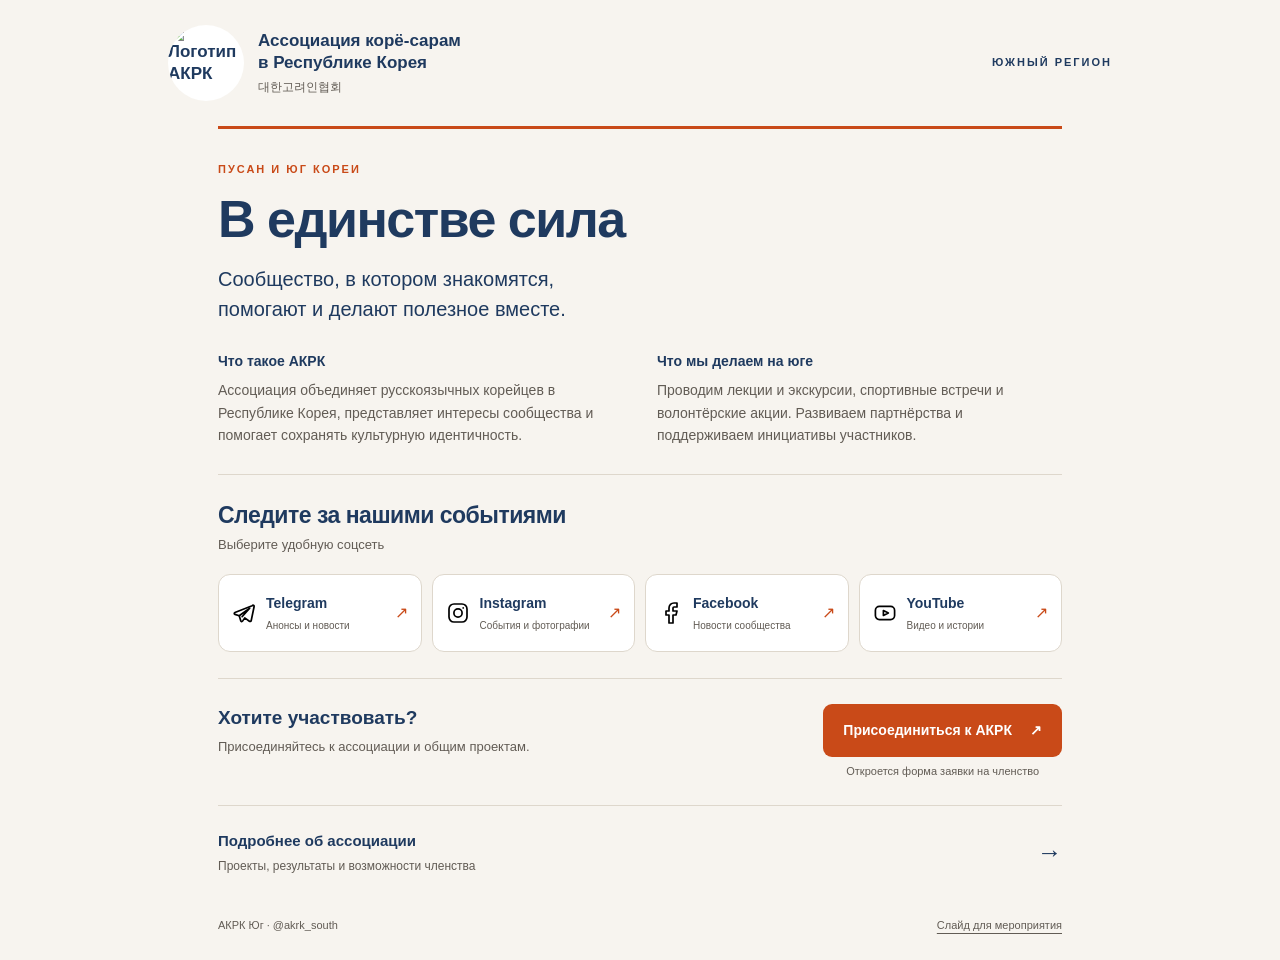
==== commit 9c92944d: "Add branded welcome page and event QR slide; preserve full presentation" ====
--- a/index.html
+++ b/index.html
@@ -1,1295 +1,17 @@
-<!DOCTYPE html>
-<html lang="ru">
-<head>
-<meta charset="UTF-8">
-<meta name="viewport" content="width=device-width, initial-scale=1.0">
-<title>АКРК — Ассоциация корё-сарам в Республике Корея · АКРК Юг</title>
-<meta name="description" content="Официальная организация русскоязычных корейцев из стран СНГ в Корее. АКРК Юг — Пусан. Что мы делаем, что даёт членство и как вступить.">
-<meta property="og:title" content="АКРК — Ассоциация корё-сарам в Республике Корея · АКРК Юг">
-<meta property="og:description" content="Кто мы, что уже сделано, что даёт членство и как вступить.">
-<meta property="og:type" content="website">
-<meta property="og:url" content="https://akrk-south.github.io/">
-<meta property="og:image" content="https://akrk-south.github.io/images/global-team-group.jpg">
-<meta property="og:image:alt" content="Команда АКРК Юг на фестивале Global Gathering в Пусане">
-<meta property="og:locale" content="ru_RU">
-<meta name="twitter:card" content="summary_large_image">
-<link rel="icon" href="images/logo.png" type="image/png">
-<link rel="apple-touch-icon" href="images/logo.png">
-<style>
-  :root{
-    --orange:#EA5A1F; --navy:#1F3A5F; --teal:#2E8B8B;
-    --cream:#F7F4EF; --ink:#241E19; --muted:#7C7266; --line:#E4DCD0;
-    --wrap:760px;
-  }
-  *{box-sizing:border-box;margin:0;padding:0}
-  html{scroll-behavior:smooth}
-  html,body{overflow-x:hidden}
-  body{
-    font-family:'Avenir Next','Helvetica Neue',-apple-system,BlinkMacSystemFont,'Segoe UI',
-      'Apple SD Gothic Neo',Arial,sans-serif;
-    color:var(--ink); background:#fff; line-height:1.55;
-    -webkit-font-smoothing:antialiased;
-    padding-top:47px;
-  }
-  .wrap{max-width:var(--wrap);margin:0 auto;padding:0 20px}
-  /* .wrap перебивает голый section по специфичности — поэтому селектор составной */
-  section,section.wrap{padding:38px 20px}
-  h2{font-size:12px;font-weight:700;letter-spacing:2.4px;text-transform:uppercase;
-     color:var(--muted);margin-bottom:18px;display:flex;align-items:center;gap:11px}
-  h2::after{content:"";flex:1;height:1px;background:var(--line)}
-  h2.o{color:var(--orange)} h2.t{color:var(--teal)}
-
-  /* ---- hero ---- */
-  .hero{background:var(--navy);color:#fff;padding:34px 0 30px;position:relative}
-  .hero::after{content:"";position:absolute;left:0;right:0;bottom:0;height:4px;
-    background:linear-gradient(90deg,var(--orange) 0 55%,var(--teal) 55% 100%)}
-  .hero-row{display:flex;align-items:center;justify-content:space-between;gap:24px;flex-wrap:wrap}
-  .slogan{font-size:25px;font-weight:700;margin-bottom:6px;letter-spacing:-.3px}
-  .slogan-kr{font-size:13px;color:rgba(255,255,255,.55)}
-  .hero-social{display:flex;flex-direction:column;align-items:flex-end;gap:10px}
-  .hs-label{font-size:12px;color:rgba(255,255,255,.7);letter-spacing:.3px;text-align:right;line-height:1.45}
-  .hs-handle{color:#fff;font-weight:700}
-  .hs-icons{display:flex;gap:8px;color:#fff}
-  .hs-icons a{color:inherit;display:flex;align-items:center;justify-content:center;
-    width:32px;height:32px;border-radius:50%;background:var(--orange);
-    transition:opacity .15s}
-  .hs-icons a:hover{opacity:.85}
-  .hs-icons svg{width:17px;height:17px}
-  .btns{display:flex;gap:11px;flex-wrap:wrap}
-  .btn{display:inline-block;padding:14px 24px;border-radius:8px;font-size:15px;font-weight:700;
-    text-decoration:none;transition:opacity .15s}
-  .btn:hover{opacity:.87}
-  .btn-p{background:var(--orange);color:#fff}
-  .btn-s{background:transparent;color:#fff;border:1.5px solid rgba(255,255,255,.4)}
-
-  /* ---- что такое / зачем ---- */
-  .whatwhyband{background:var(--cream);border-bottom:1px solid var(--line)}
-  .whatwhy{display:grid;grid-template-columns:1fr 1fr;gap:36px;padding:28px 20px}
-  .whatwhy .ww-col+.ww-col{border-left:1px solid var(--line);padding-left:36px}
-  .ww-eyebrow{font-size:11px;font-weight:700;letter-spacing:1.8px;text-transform:uppercase;
-    color:var(--orange);margin-bottom:11px;display:flex;align-items:center;gap:8px}
-  .ww-eyebrow::before{content:"";width:16px;height:2px;background:var(--orange);flex:none}
-  .ww-h{font-size:16.5px;font-weight:700;color:var(--navy);line-height:1.35;margin-bottom:9px}
-  .ww-h .hl{color:var(--orange)}
-  .ww-p{font-size:13.5px;color:var(--muted);line-height:1.5}
-  .ww-p b{color:var(--ink)}
-
-  /* ---- numbers ---- */
-  .numsband{background:var(--cream);border-top:1px solid var(--line);border-bottom:1px solid var(--line)}
-  .nums{display:grid;grid-template-columns:repeat(4,minmax(0,1fr))}
-  .ng{font-size:8.5px;font-weight:700;letter-spacing:1.6px;text-transform:uppercase;
-    color:var(--muted);padding:10px 6px 2px;text-align:center}
-  .ng-k{grid-column:span 3;border-right:1px solid var(--line);border-bottom:1px solid var(--line)}
-  .ng-s{grid-column:span 1;color:var(--teal);background:#F1F7F7;border-bottom:1px solid var(--line)}
-  .nc{padding:14px 6px 15px;text-align:center;border-right:1px solid var(--line)}
-  .nc.nc-s{background:#F1F7F7;border-right:none}
-  .nc .n{font-size:27px;font-weight:700;color:var(--orange);letter-spacing:-1px;line-height:1}
-  .nc.nc-s .n{color:var(--teal)}
-  .nc .l{font-size:8.8px;font-weight:600;letter-spacing:.5px;text-transform:uppercase;
-    color:var(--muted);margin-top:6px;line-height:1.35;overflow-wrap:anywhere}
-  .nc .x{font-size:9px;font-weight:600;color:var(--teal);margin-top:5px;line-height:1.3}
-
-  /* ---- directions (6 направлений + карта присутствия) ---- */
-  .dirwrap{display:flex;gap:24px;align-items:center}
-  .dirs{flex:1;min-width:0;display:grid;grid-template-columns:1fr 1fr;gap:4px 20px}
-  .dir{display:flex;align-items:baseline;gap:8px;padding:2px 0}
-  .dir-n{font-size:22px;font-weight:700;color:var(--orange);letter-spacing:-1px;
-    min-width:26px;text-align:right;flex:none}
-  .dir-t{font-size:12.5px;line-height:1.3;color:#3A322B}
-  .mapwrap{flex:none;position:relative;display:flex;align-items:stretch;
-    width:330px;height:136px;border-left:1px solid var(--line);padding-left:14px}
-  .mcol{display:flex;flex-direction:column;justify-content:space-between;flex:none}
-  .ml{display:flex;align-items:center;font-size:8px;font-weight:600;letter-spacing:.15px;
-    color:var(--muted);line-height:1.1}
-  .ml.l{width:100px;text-align:right;justify-content:flex-end;margin-right:12px}
-  .ml.r{width:100px;text-align:left;margin-left:12px}
-  .mimg{position:relative;flex:none;width:92px;height:130px;align-self:center}
-  .mimg img{width:100%;height:100%;object-fit:contain;display:block;opacity:.3}
-  .mlines{position:absolute;left:14px;top:3px;width:316px;height:130px}
-  .mlines line{stroke:var(--line);stroke-width:1}
-  .m-dot{position:absolute;width:4px;height:4px;border-radius:50%;
-    background:rgba(46,139,139,.6);transform:translate(-50%,-50%)}
-  .m-dot.m-hot{width:7px;height:7px;background:var(--teal);
-    box-shadow:0 0 0 2px #fff, 0 0 0 3.5px rgba(46,139,139,.28)}
-
-  /* ---- three columns ---- */
-  .cols{display:grid;grid-template-columns:1fr 1fr .9fr;gap:26px;align-items:start}
-  ul{list-style:none}
-  li{padding:0 0 14px 18px;position:relative}
-  li:last-child{padding-bottom:0}
-  li::before{content:"";position:absolute;left:0;top:8px;width:7px;height:7px;border-radius:50%;
-    background:var(--orange)}
-  li.t::before{background:var(--teal)}
-  li b{display:block;font-size:15px;font-weight:700;line-height:1.3}
-  li span{display:block;font-size:13px;color:var(--muted);margin-top:3px;line-height:1.4}
-  .soon-note{font-size:11.5px;color:var(--muted);font-style:italic;margin-top:10px;
-    border-top:1px dashed var(--line);padding-top:8px}
-
-  /* ---- photos ---- */
-  .photos{display:grid;grid-template-columns:repeat(6,minmax(0,1fr));gap:7px;margin-top:20px}
-  .photos img{width:100%;height:104px;object-fit:cover;object-position:center 30%;
-    border-radius:7px;display:block}
-
-  /* ---- benefits ---- */
-  .bens{display:grid;grid-template-columns:repeat(5,minmax(0,1fr));gap:16px}
-  .ben{text-align:center}
-  .ben .bi{width:36px;height:36px;margin:0 auto 9px;color:var(--orange)}
-  .ben .bi svg{width:100%;height:100%}
-  .ben .bt{font-size:14px;font-weight:700}
-  .ben .bs{font-size:12px;color:var(--muted);line-height:1.4;margin-top:4px}
-  .fee{margin-top:20px;padding:15px 18px;background:var(--cream);border:1px solid var(--line);
-    border-radius:9px;font-size:13.5px;color:#4A3E34}
-  .fee b{color:var(--ink)}
-
-  /* ---- membership table ---- */
-  .mtable{width:100%;border-collapse:separate;border-spacing:0;margin-top:22px;font-size:13.5px}
-  .mtable th,.mtable td{padding:11px 14px;text-align:left;border-bottom:1px solid var(--line)}
-  .mtable thead th{font-size:14px;font-weight:700;color:var(--ink);padding-bottom:9px}
-  .mtable thead th .kr{display:block;font-size:10.5px;font-weight:600;color:var(--muted);margin-top:2px}
-  .mtable tbody td:first-child{color:var(--muted);font-weight:600}
-  .mtable tbody tr:last-child td{border-bottom:none}
-  .mtable td:last-child,.mtable th:last-child{background:#FFF6EF}
-  .mtable th:last-child,.mtable td:last-child{border-left:2px solid var(--orange);border-right:2px solid var(--orange);font-weight:700;color:var(--orange)}
-  .mtable thead th:last-child{border-top:2px solid var(--orange);border-radius:9px 9px 0 0}
-  .mtable tbody tr:last-child td:last-child{border-bottom:2px solid var(--orange);border-radius:0 0 9px 9px}
-  .mnote{margin-top:14px;padding:13px 16px;background:var(--cream);border:1px solid var(--line);
-    border-radius:9px;font-size:12.5px;color:var(--muted);line-height:1.5}
-  .mnote b{color:var(--teal);font-size:15px;margin-right:4px}
-
-  /* ---- strategy ---- */
-  .strat{display:grid;grid-template-columns:repeat(3,minmax(0,1fr));gap:0;
-    border-top:1px solid var(--line);border-bottom:1px solid var(--line)}
-  .si{padding:18px 18px;border-right:1px solid var(--line)}
-  .si:first-child{padding-left:0} .si:last-child{border-right:none;padding-right:0}
-  .si .st{font-size:15px;font-weight:700;margin:0 0 5px;display:flex;align-items:center;gap:8px}
-  .si-ic{color:var(--teal);flex:none;display:flex}
-  .si-ic svg{width:19px;height:19px}
-  .si .ss{font-size:12.5px;color:var(--muted);line-height:1.45}
-
-  /* ---- footer ---- */
-  .ftr{background:var(--navy);color:#fff;padding:40px 0 34px;position:relative;margin-top:10px}
-  .ftr::before{content:"";position:absolute;left:0;right:0;top:0;height:4px;
-    background:linear-gradient(90deg,var(--orange) 0 55%,var(--teal) 55% 100%)}
-  .ftr h2{color:var(--orange)}
-  .ftr h2::after{background:rgba(255,255,255,.16)}
-  .handle{display:flex;align-items:center;gap:16px;flex-wrap:wrap;margin-bottom:8px}
-  .hics{display:flex;gap:10px;color:#fff}
-  .hics a{color:inherit;display:flex;align-items:center;justify-content:center;
-    width:38px;height:38px;border-radius:50%;background:var(--orange);
-    transition:opacity .15s}
-  .hics a:hover{opacity:.85}
-  .hics svg{width:20px;height:20px}
-  .hn{font-size:31px;font-weight:700;letter-spacing:-.8px}
-  .hs{font-size:13px;color:rgba(255,255,255,.6);margin-bottom:20px}
-  .partners{font-size:12px;color:rgba(255,255,255,.72);border-top:1px solid rgba(255,255,255,.16);
-    padding-top:16px;margin-top:22px;line-height:1.7}
-  .partners b{color:#fff;font-weight:700}
-  .fl{font-size:13px;color:rgba(255,255,255,.5);margin-top:10px}
-  /* тот же блок соцсетей, продублированный перед полной презентацией */
-  .subftr{margin-top:0;padding:32px 0 30px}
-  .subftr .handle{margin-bottom:0}
-  .fl a{color:#fff;text-decoration:none;border-bottom:1px solid rgba(255,255,255,.35)}
-
-  @media(max-width:640px){
-    section,section.wrap{padding:30px 20px}
-    .slogan{font-size:21px}
-    .hero-row{flex-direction:column;align-items:flex-start;gap:18px}
-    .hero-social{align-items:flex-start}
-    .hs-label{text-align:left}
-    .whatwhy{grid-template-columns:1fr;gap:22px;padding:24px 20px}
-    .whatwhy .ww-col+.ww-col{border-left:none;padding-left:0;border-top:1px solid var(--line);padding-top:22px}
-    .nums{grid-template-columns:repeat(2,minmax(0,1fr))}
-    .ng-k{grid-column:span 2;border-right:none}
-    .ng-s{grid-column:span 2}
-    .nc{border-bottom:1px solid var(--line)}
-    .nc:nth-child(even){border-right:none}
-    .nc.nc-s{border-bottom:none}
-    .dirwrap{flex-direction:column;align-items:stretch;gap:16px}
-    .dirs{grid-template-columns:1fr}
-    .mapwrap{align-self:center}
-    .cols{grid-template-columns:1fr;gap:28px}
-    .photos{grid-template-columns:repeat(3,minmax(0,1fr))}
-    .photos img{height:84px}
-    .bens{grid-template-columns:repeat(2,minmax(0,1fr));gap:20px}
-    .strat{grid-template-columns:1fr}
-    .si{border-right:none;border-bottom:1px solid var(--line);padding:16px 0}
-    .si:last-child{border-bottom:none}
-    .hn{font-size:26px}
-    .btn{width:100%;text-align:center}
-    .mtable{font-size:11.5px}
-    .mtable th,.mtable td{padding:8px 8px}
-    .mtable thead th{font-size:12px}
-  }
-
-  /* ---- sticky top bar ---- */
-  .stickybar{position:fixed;top:0;left:0;right:0;z-index:200;background:var(--navy);
-    border-bottom:1px solid rgba(255,255,255,.12)}
-  .sb-row{display:flex;align-items:center;justify-content:space-between;gap:12px;padding:9px 20px}
-  .sb-brand{display:flex;align-items:center;gap:9px;color:#fff;font-weight:700;font-size:14px;
-    text-decoration:none;min-width:0}
-  .sb-logo{width:28px;height:28px;border-radius:50%;overflow:hidden;flex:none;display:block}
-  .sb-logo img{width:100%;height:100%;object-fit:cover;transform:scale(1.8)}
-  .sb-name{white-space:normal;line-height:1.18;font-size:13px}
-  @media (max-width:520px){.sb-name{font-size:11.5px}}
-  .sb-cta{padding:8px 16px;font-size:13px;flex:none;width:auto}
-
-  /* ---- полная презентация (встроена из deck/, слайды депersonализированы) ---- */
-  .pres{
-    --bg:#E6EAF7;--surface:#fff;--border:#CFD6F0;--text:#1A1A2E;--text-muted:#5A627A;
-    --accent:#E6B450;--accent-dim:#C49030;--accent-bg:rgba(230,180,80,.12);--accent-ink:#8A6510;
-    --purple-ink:#6D4FC4;--radius:12px;
-    background:var(--bg);padding:4px 0 8px}
-  .pres .slide{padding:56px 40px;border-top:1px solid var(--border)}
-  .pres .slide-content{max-width:720px;margin:0 auto;width:100%}
-  .pres .slide-content.wide{max-width:960px}
-  .pres .section-label{display:inline-block;font-size:10px;letter-spacing:1.5px;
-    text-transform:uppercase;color:var(--accent-ink);margin-bottom:4px;font-weight:600}
-  .pres .section-label.fed{color:#2C3A95}
-  .pres .section-label.reg{color:var(--accent-ink)}
-  .pres h2{font-size:clamp(24px,2.6vw,34px);font-weight:700;letter-spacing:-.02em;line-height:1.15;
-    margin-bottom:16px;color:var(--text);text-transform:none;display:block}
-  .pres h2::after{content:none}
-  .pres h3{font-size:16px;font-weight:600;margin-top:16px;margin-bottom:6px;color:var(--text)}
-  .pres p{font-size:14px;color:var(--text-muted);margin-bottom:8px}
-  .pres ul{list-style:none;margin-bottom:10px}
-  .pres li{padding:4px 0 4px 18px;position:relative;font-size:14px;color:var(--text-muted)}
-  .pres li::before{content:'—';position:absolute;left:0;color:var(--accent-dim)}
-  .pres .grid-2{display:grid;grid-template-columns:repeat(auto-fill,minmax(180px,1fr));gap:8px;margin:12px 0}
-  .pres .card{background:var(--surface);border:1px solid var(--border);border-radius:var(--radius);
-    padding:12px;transition:border-color .2s}
-  .pres .card h4{font-size:13px;font-weight:600;margin-bottom:2px}
-  .pres .card p{font-size:12px;margin:0}
-  .pres blockquote{border-left:2px solid var(--accent-dim);margin:12px 0;padding:8px 12px;
-    background:var(--accent-bg);border-radius:0 var(--radius) var(--radius) 0;color:var(--text-muted);
-    font-style:italic;font-size:13px}
-  .pres a{color:var(--accent-ink);text-decoration:none}
-  .pres a:hover{text-decoration:underline}
-  .pres .video-wrap{margin:10px 0;border-radius:var(--radius);overflow:hidden;border:1px solid var(--border)}
-  .pres .video-wrap iframe{width:100%;height:300px;display:block;border:none}
-  /* вертикальные Shorts: 9:16 вместо широкого окна с чёрными полями */
-  .pres .video-wrap.shorts{max-width:290px;margin:0 auto}
-  .pres .video-wrap.shorts iframe{height:auto;aspect-ratio:9/16}
-  .pres .kpi-row{display:flex;gap:8px;margin:14px 0;flex-wrap:nowrap}
-  .pres .kpi{background:var(--surface);border:1px solid var(--border);border-radius:var(--radius);
-    padding:14px 10px;text-align:center;flex:1}
-  .pres .kpi-num{font-size:22px;font-weight:700;color:#2C3A95;line-height:1}
-  .pres .kpi-label{font-size:10px;color:var(--text-muted);margin-top:2px}
-  .pres .quarter-grid{display:grid;grid-template-columns:1fr 1fr;gap:16px;margin:12px 0}
-  .pres .photo-wrap{width:100%;border-radius:var(--radius);overflow:hidden;border:1px solid var(--border);
-    margin:8px 0;position:relative;aspect-ratio:16/9}
-  .pres .photo-wrap img{width:100%;height:100%;object-fit:cover;display:block}
-  .pres .photo-label{position:absolute;bottom:8px;right:8px;background:rgba(0,0,0,.65);
-    padding:2px 10px;border-radius:4px;font-size:10px;color:#fff}
-  .pres .slide-cols{display:grid;grid-template-columns:1.15fr 1fr;gap:28px;align-items:start;margin-top:8px}
-  /* фото в ряд — для слайдов, где текста меньше, чем фотографий */
-  .pres .photo-row{display:grid;grid-template-columns:1fr 1fr;gap:10px;margin-top:12px}
-  .pres .photo-row .photo-wrap{margin:0;aspect-ratio:4/3}
-  .pres .col-photo{display:flex;flex-direction:column;gap:6px}
-  .pres .col-photo .photo-wrap{aspect-ratio:4/3;margin:0}
-  .pres .col-photo .photo-wrap.portrait{aspect-ratio:3/4}
-  .pres .col-photo:has(.photo-wrap + .photo-wrap) .photo-wrap{max-height:252px}
-  .pres .slide-cols:has(.col-text > .photo-wrap:last-child){align-items:stretch}
-  .pres .slide-cols:has(.col-text > .photo-wrap:last-child) .col-text{display:flex;flex-direction:column}
-  .pres .col-text > .photo-wrap:last-child{margin-top:auto}
-  .pres .col-text{line-height:1.5}
-  .pres .member-table{width:100%;border-collapse:separate;border-spacing:0;margin:10px 0;font-size:13px}
-  .pres .member-table th{background:var(--surface);padding:8px 12px;text-align:left;font-weight:600;
-    color:var(--text);border-bottom:1px solid var(--border)}
-  .pres .member-table td{padding:8px 12px;border-bottom:1px solid var(--border);color:var(--text-muted)}
-  .pres .member-table tr:last-child td{border:none}
-  @media (max-width:700px){
-    .pres .slide{padding:36px 20px}
-    .pres .photo-row{grid-template-columns:1fr}
-    .pres .slide-cols{grid-template-columns:1fr;gap:16px}
-    .pres .strat-grid{grid-template-columns:1fr !important}
-    .pres .cases-grid{grid-template-columns:1fr !important}
-    .pres .kr-photos{flex-direction:column !important}
-    .pres .kr-photos > div{width:100%}
-    .pres .kr-photos img{height:auto !important;width:100% !important}
-  }
-  /* схема структуры: широкая сетка — прокручиваем внутри, а не режем экраном */
-  .schema-scroll{overflow-x:auto;-webkit-overflow-scrolling:touch}
-  .schema-scroll > .schema-inner{min-width:560px}
-
-  @media (max-width:700px){
-    .pres .slide#pres-structure{padding:36px 20px}
-  }
-  @media (max-width:600px){
-    .pres .video-wrap iframe{height:180px}
-    .pres .video-wrap.shorts iframe{height:auto}
-    .pres .member-table{font-size:12px}
-    .pres .member-table th,.pres .member-table td{padding:7px 8px}
-    .pres .kpi{padding:10px 6px}
-    .pres .kpi-num{font-size:18px}
-    .pres .quarter-grid{grid-template-columns:1fr}
-  }
-
-  /* ---- якоря быстрого меню: не прятать заголовок под sticky-баром ---- */
-  #top,#napravleniya,#events,#chlenstvo,#strategy,#follow,#pres,#pres-akrk,#pres-structure,#pres-reps,
-  #pres-why,#pres-directions,#pres-results,#pres-membership-table,#pres-cases,#pres-opportunities,
-  #pres-budget,#pres-strategy,#busan,#ansan,#kimhae,#tennis,#lectures,#global-gathering,#korean,
-  #together,#plans-h2,#donor,#contacts{scroll-margin-top:var(--barh,60px)}
-
-  /* ---- плавающее меню разделов ---- */
-  .fabmenu{position:fixed;right:18px;bottom:18px;z-index:250}
-  .fab-btn{width:52px;height:52px;border-radius:50%;background:var(--orange);border:none;
-    box-shadow:0 4px 16px rgba(0,0,0,.3);display:flex;align-items:center;justify-content:center;
-    cursor:pointer;color:#fff;padding:0}
-  .fab-btn svg{width:22px;height:22px}
-  .fab-panel{position:absolute;right:0;bottom:64px;background:var(--navy);border-radius:12px;
-    box-shadow:0 10px 28px rgba(0,0,0,.35);padding:8px;min-width:240px;max-width:78vw;
-    max-height:min(60vh,480px);overflow-y:auto;
-    display:flex;flex-direction:column;gap:1px;opacity:0;pointer-events:none;
-    transform:translateY(8px);transition:opacity .18s ease,transform .18s ease}
-  .fab-panel.open{opacity:1;pointer-events:auto;transform:translateY(0)}
-  .fab-panel a{color:#fff;text-decoration:none;font-size:13.5px;font-weight:600;
-    padding:9px 12px;border-radius:8px;flex:none}
-  .fab-panel a:hover{background:rgba(255,255,255,.12)}
-  .fab-group{font-size:10px;letter-spacing:1.3px;text-transform:uppercase;font-weight:700;
-    color:rgba(255,255,255,.45);padding:10px 12px 4px;flex:none}
-  .fab-group:first-child{padding-top:4px}
-</style>
-</head>
+<!doctype html>
+<html lang="ru"><head><meta charset="utf-8"><meta name="viewport" content="width=device-width,initial-scale=1"><title>АКРК Юг · Знакомьтесь и присоединяйтесь</title><meta name="description" content="Ассоциация корё-сарам в Республике Корея. АКРК Юг: события, сообщество, волонтёрство и взаимопомощь."><link rel="icon" href="images/logo.png"><link rel="stylesheet" href="welcome.css"></head>
 <body>
-
-<div class="stickybar">
-  <div class="wrap sb-row">
-    <a class="sb-brand" href="#">
-      <span class="sb-logo"><img src="images/logo.png" alt="Логотип АКРК"></span>
-      <span class="sb-name">Ассоциация корё-сарам<br>в Республике Корея</span>
-    </a>
-    <a class="btn btn-p sb-cta" href="https://forms.gle/eXMsqgfdzoWPykTQ9" target="_blank" rel="noopener">Присоединиться</a>
-  </div>
-</div>
-
-<div class="hero" id="top">
-  <div class="wrap hero-row">
-    <div class="hero-title">
-      <h1 class="slogan">В единстве — сила</h1>
-      <div class="slogan-kr">함께하는 힘</div>
-    </div>
-    <div class="hero-social">
-      <span class="hs-label">Нажмите и подпишитесь на <b class="hs-handle">@akrk_south</b></span>
-      <div class="hs-icons">
-        <a href="https://t.me/akrk_south" target="_blank" rel="noopener" aria-label="Telegram"><svg viewBox="0 0 24 24" fill="none" stroke="currentColor" stroke-width="1.7" stroke-linecap="round" stroke-linejoin="round"><path d="M21.4 4.3L2.9 11.5c-.9.35-.9 1.6.02 1.9l4.3 1.4 1.6 5.1c.25.8 1.28.95 1.75.25l2.2-3.3 4.6 3.4c.7.5 1.7.1 1.86-.75l2.9-14c.17-.9-.7-1.6-1.53-1.2z"/><path d="M7.2 14.8l10.5-7.6-7.6 8.5"/></svg></a>
-        <a href="https://instagram.com/akrk_south" target="_blank" rel="noopener" aria-label="Instagram"><svg viewBox="0 0 24 24" fill="none" stroke="currentColor" stroke-width="1.7" stroke-linecap="round" stroke-linejoin="round"><rect x="3" y="3" width="18" height="18" rx="5"/><circle cx="12" cy="12" r="4.1"/><path d="M17.2 6.9v.1"/></svg></a>
-        <a href="https://www.facebook.com/profile.php?id=61590015654333" target="_blank" rel="noopener" aria-label="Facebook"><svg viewBox="0 0 24 24" fill="none" stroke="currentColor" stroke-width="1.7" stroke-linecap="round" stroke-linejoin="round"><path d="M18 2h-3a5 5 0 0 0-5 5v3H7v4h3v8h4v-8h3l1-4h-4V7a1 1 0 0 1 1-1h3z"/></svg></a>
-        <a href="https://youtube.com/@akrk_south" target="_blank" rel="noopener" aria-label="YouTube"><svg viewBox="0 0 24 24" fill="none" stroke="currentColor" stroke-width="1.7" stroke-linecap="round" stroke-linejoin="round"><rect x="2.4" y="5.4" width="19.2" height="13.2" rx="4"/><path d="M10.4 9.6l5 2.4-5 2.4V9.6z"/></svg></a>
-      </div>
-    </div>
-  </div>
-</div>
-
-<div class="whatwhyband"><div class="wrap whatwhy">
-  <div class="ww-col">
-    <div class="ww-eyebrow">Что такое АКРК</div>
-    <div class="ww-h">АКРК — официальная организация русскоязычных корейцев из стран СНГ,
-      живущих в Корее</div>
-    <div class="ww-p">Представляем интересы сообщества перед государством, помогаем
-      адаптироваться и сохраняем идентичность корё-сарам.</div>
-  </div>
-  <div class="ww-col">
-    <div class="ww-eyebrow">Зачем АКРК</div>
-    <div class="ww-h">В Корее государство говорит <span class="hl">с организациями</span>, а не с людьми
-      отдельно</div>
-    <div class="ww-p"><b>Собираем</b> голоса и проблемы сообщества, <b>объясняем</b> их государству
-      и <b>соединяем</b> общину с институтами</div>
-  </div>
-</div></div>
-
-<div class="numsband"><div class="wrap"><div class="nums">
-  <div class="ng ng-k">АКРК по всей Корее</div>
-  <div class="ng ng-s">АКРК Юг</div>
-  <div class="nc"><div class="n">2018</div><div class="l">зарегистрирована<br>в МИД РК</div></div>
-  <div class="nc"><div class="n">15</div><div class="l">представительств</div></div>
-  <div class="nc"><div class="n">~500</div><div class="l">действительных<br>и обычных членов</div></div>
-  <div class="nc nc-s"><div class="n">50+</div><div class="l">действительных<br>и обычных членов</div></div>
-</div></div></div>
-
-<section class="wrap" id="napravleniya">
-  <h2 class="o">Направления деятельности<span style="margin-left:auto;font-size:12px;letter-spacing:.3px;text-transform:none;color:var(--ink);font-weight:700">337 мероприятий и проектов за 2025</span></h2>
-  <div class="dirwrap">
-    <div class="dirs">
-      <div class="dir"><div class="dir-n">64</div><div class="dir-t">Защита прав корё-сарам и имидж сообщества</div></div>
-      <div class="dir"><div class="dir-n">59</div><div class="dir-t">Консолидация и взаимодействие корё-сарам</div></div>
-      <div class="dir"><div class="dir-n">53</div><div class="dir-t">Поддержка в развитии личностного потенциала</div></div>
-      <div class="dir"><div class="dir-n">44</div><div class="dir-t">Сотрудничество с организациями Кореи</div></div>
-      <div class="dir"><div class="dir-n">41</div><div class="dir-t">Молодое поколение корё-сарам</div></div>
-      <div class="dir"><div class="dir-n">29</div><div class="dir-t">Консультирование: право, медицина, документы</div></div>
-    </div>
-    <div class="mapwrap">
-      <svg class="mlines" viewBox="0 0 316 130" preserveAspectRatio="none"><line x1="100" y1="8.1" x2="129.3" y2="25.4"/><line x1="100" y1="24.4" x2="132.8" y2="29.9"/><line x1="100" y1="40.6" x2="134.1" y2="33.8"/><line x1="100" y1="56.9" x2="144.8" y2="40.0"/><line x1="100" y1="73.1" x2="136.8" y2="41.6"/><line x1="100" y1="89.4" x2="127.5" y2="43.9"/><line x1="100" y1="105.6" x2="141.3" y2="46.1"/><line x1="100" y1="121.9" x2="130.4" y2="58.5"/><line x1="216" y1="9.3" x2="159.8" y2="15.6"/><line x1="216" y1="27.9" x2="136.8" y2="21.8"/><line x1="216" y1="46.4" x2="165.4" y2="41.6"/><line x1="216" y1="65.0" x2="152.5" y2="49.4"/><line x1="216" y1="83.6" x2="196.5" y2="77.3"/><line x1="216" y1="102.1" x2="179.2" y2="85.8"/><line x1="216" y1="120.7" x2="193.0" y2="99.5"/></svg>
-      <div class="mcol l"><div class="ml l" style="height:16.25px">Инчхон</div><div class="ml l" style="height:16.25px">Ансан</div><div class="ml l" style="height:16.25px">Хвасон</div><div class="ml l" style="height:16.25px">Ансон</div><div class="ml l" style="height:16.25px">Пхёнтэк</div><div class="ml l" style="height:16.25px">Танджин</div><div class="ml l" style="height:16.25px">Чхонан</div><div class="ml l" style="height:16.25px">Хонсон-Нэпхо</div></div>
-      <div class="mimg"><img src="images/korea-silhouette.png" alt="Карта Кореи"><span class="m-dot" style="left:18.8%;top:19.5%"></span><span class="m-dot" style="left:22.6%;top:23.0%"></span><span class="m-dot" style="left:24.0%;top:26.0%"></span><span class="m-dot" style="left:35.7%;top:30.8%"></span><span class="m-dot" style="left:27.0%;top:32.0%"></span><span class="m-dot" style="left:16.8%;top:33.8%"></span><span class="m-dot" style="left:31.9%;top:35.5%"></span><span class="m-dot" style="left:20.0%;top:45.0%"></span><span class="m-dot" style="left:52.0%;top:12.0%"></span><span class="m-dot" style="left:27.0%;top:16.8%"></span><span class="m-dot" style="left:58.0%;top:32.0%"></span><span class="m-dot" style="left:44.0%;top:38.0%"></span><span class="m-dot" style="left:91.9%;top:59.5%"></span><span class="m-dot" style="left:73.0%;top:66.0%"></span><span class="m-dot m-hot" style="left:88.0%;top:76.5%"></span></div>
-      <div class="mcol r"><div class="ml r" style="height:18.57px">Канвон</div><div class="ml r" style="height:18.57px">Сеул</div><div class="ml r" style="height:18.57px">Чечхон</div><div class="ml r" style="height:18.57px">Чхунбук</div><div class="ml r" style="height:18.57px">Кёнджу</div><div class="ml r" style="height:18.57px">Чиньён</div><div class="ml r" style="height:18.57px">Пусан</div></div>
-    </div>
-  </div>
-</section>
-
-<section class="wrap" id="events">
-  <div class="cols">
-    <div>
-      <h2 class="o">АКРК · 2025</h2>
-      <ul>
-        <li><b>Государственная премия Кореи</b><span>2025 · в области прав человека</span></li>
-        <li><b>Памятник корё-сарам в Ансане</b><span>2025 · открыт при участии Ассоциации</span></li>
-        <li><b>Молодёжное движение</b><span>2025 · 10 клубов, 25 мероприятий</span></li>
-        <li><b>Фильм «Армия независимости»</b><span>2025 · спонсирование и перевод на русский</span></li>
-      </ul>
-    </div>
-    <div>
-      <h2 class="t">АКРК Юг · 2026</h2>
-      <ul>
-        <li class="t"><b>Турнир по настольному теннису</b><span>28.02 · 28 участников из 10 городов</span></li>
-        <li class="t"><b>Исторические лекции и экскурсии</b><span>15–16.05 · Вадим Акуленко</span></li>
-        <li class="t"><b>Global Gathering</b><span>23.05 · стенд АКРК на фестивале мэрии</span></li>
-        <li class="t"><b>Донорская акция</b><span>26.07 · первая у АКРК Юг</span></li>
-      </ul>
-    </div>
-    <div>
-      <h2 class="t">АКРК Юг · скоро</h2>
-      <ul>
-        <li class="t"><b>Исторические лекции и экскурсии</b><span>21.08–23.08 · Вадим Акуленко</span></li>
-        <li class="t"><b>Лекция «Эмоциональное выгорание в миграции»</b><span>19.09 · Светлана Цай</span></li>
-        <li class="t"><b>Шахматный турнир АКРК</b><span>24.10 · этап в Пусане</span></li>
-      </ul>
-      <div class="soon-note">даты предварительные</div>
-    </div>
-  </div>
-
-  <div class="photos">
-    <img src="images/tournament-group.jpg" alt="Турнир по настольному теннису">
-    <img src="images/lectures-audience.jpg" alt="Лекции в Пусане">
-    <img src="images/global-team-group.jpg" alt="Global Gathering">
-    <img src="images/lectures-group.jpg" alt="Лекции и экскурсии">
-    <img src="images/donor-action.jpg" alt="Донорская акция">
-    <img src="images/ansan-meeting.jpg" alt="Встреча в Ансане">
-  </div>
-</section>
-
-<section class="wrap" id="chlenstvo">
-  <h2 class="o">Что даёт членство</h2>
-  <div class="bens">
-    <div class="ben"><div class="bi"><svg viewBox="0 0 24 24" fill="none" stroke="currentColor" stroke-width="1.7" stroke-linecap="round" stroke-linejoin="round"><path d="M9 11a3 3 0 100-6 3 3 0 000 6zM17.5 12.5a2.5 2.5 0 100-5 2.5 2.5 0 000 5zM2.5 21c0-3.6 2.9-6 6.5-6s6.5 2.4 6.5 6M17 14.5c2.7.4 4.5 2.3 4.5 5"/></svg></div>
-      <div class="bt">Сообщество</div><div class="bs">свои люди и нетворкинг</div></div>
-    <div class="ben"><div class="bi"><svg viewBox="0 0 24 24" fill="none" stroke="currentColor" stroke-width="1.7" stroke-linecap="round" stroke-linejoin="round"><circle cx="12" cy="12" r="9.2"/><path d="M12 11v6M12 7.4v.2"/></svg></div>
-      <div class="bt">Навигация</div><div class="bs">право · миграция · медицина</div></div>
-    <div class="ben"><div class="bi"><svg viewBox="0 0 24 24" fill="none" stroke="currentColor" stroke-width="1.7" stroke-linecap="round" stroke-linejoin="round"><path d="M3.2 6.5A2.3 2.3 0 015.5 4.2h13A2.3 2.3 0 0120.8 6.5v8a2.3 2.3 0 01-2.3 2.3H9.6L5 20.4v-3.6a2.3 2.3 0 01-1.8-2.3z"/><path d="M8 10.4h8M8 13.2h5"/></svg></div>
-      <div class="bt">Язык</div><div class="bs">KIIP-тренажёр,<br>разговорный клуб</div></div>
-    <div class="ben"><div class="bi"><svg viewBox="0 0 24 24" fill="none" stroke="currentColor" stroke-width="1.7" stroke-linecap="round" stroke-linejoin="round"><path d="M12 3.6l9.2 4.6L12 12.8 2.8 8.2 12 3.6z"/><path d="M6.4 10.4v5.2c0 1.8 2.6 3.2 5.6 3.2s5.6-1.4 5.6-3.2v-5.2"/></svg></div>
-      <div class="bt">Возможности</div><div class="bs">волонтёрские часы 1365 (ПМЖ), стипендии</div></div>
-    <div class="ben"><div class="bi"><svg viewBox="0 0 24 24" fill="none" stroke="currentColor" stroke-width="1.7" stroke-linecap="round" stroke-linejoin="round"><path d="M3.4 9.6h3.4l7.4-4.4v13.6l-7.4-4.4H3.4a1 1 0 01-1-1v-2.8a1 1 0 011-1z"/><path d="M18 8.6c1.4 1.1 2.2 2.4 2.2 3.9s-.8 2.8-2.2 3.9"/></svg></div>
-      <div class="bt">Голос</div><div class="bs">представительство перед государством</div></div>
-  </div>
-  <table class="mtable">
-    <thead><tr><th></th><th>Обычный<span class="kr">일반회원</span></th><th>Действительный<span class="kr">정회원</span></th></tr></thead>
-    <tbody>
-      <tr><td>Взнос</td><td>без взносов</td><td>10 000 ₩ / мес</td></tr>
-      <tr><td>Право голоса / быть избранным</td><td>нет</td><td>да</td></tr>
-      <tr><td>Доступ к программам</td><td>частично</td><td>полный</td></tr>
-    </tbody>
-  </table>
-  <div class="mnote"><b>×2</b>Софинансирование 50/50 с госагентствами — взносы идут на проекты и мероприятия,
-    что позволяет организации развиваться и достигать стратегических целей.</div>
-</section>
-
-<section class="wrap" id="strategy" style="padding-bottom:0">
-  <h2 class="t">Стратегия 2026 — три вектора</h2>
-</section>
-<div class="wrap"><div class="strat">
-  <div class="si"><div class="st"><span class="si-ic"><svg viewBox="0 0 24 24" fill="none" stroke="currentColor" stroke-width="1.8" stroke-linecap="round" stroke-linejoin="round"><path d="M3 21h18M4 21V10.5M20 21V10.5M2.5 10.5L12 4l9.5 6.5M6.5 10.5v7M12 10.5v7M17.5 10.5v7"/></svg></span>1. Историческая справедливость</div>
-    <div class="ss">восстановление права на гражданство, статус корё-сарам, ЮНЕСКО «Память мира»</div></div>
-  <div class="si"><div class="st"><span class="si-ic"><svg viewBox="0 0 24 24" fill="none" stroke="currentColor" stroke-width="1.8" stroke-linecap="round" stroke-linejoin="round"><path d="M12 22v-8"/><path d="M12 14c-4-.5-6.5-3-6.5-7 4 0 6.5 2 7 5"/><path d="M12 14c4-.5 6.5-3 6.5-7-4 0-6.5 2-7 5"/></svg></span>2. Устойчивое развитие</div>
-    <div class="ss">правовая навигация, образование, модель «семья — школа — сообщество»</div></div>
-  <div class="si"><div class="st"><span class="si-ic"><svg viewBox="0 0 24 24" fill="none" stroke="currentColor" stroke-width="1.8" stroke-linecap="round" stroke-linejoin="round"><path d="M4 19V11a8 8 0 0116 0v8"/><path d="M4 19h4M16 19h4"/></svg></span>3. Вклад в Корею</div>
-    <div class="ss">предпринимательство, деловые и культурные связи со странами СНГ</div></div>
-</div></div>
-
-<div class="ftr subftr" id="follow">
-  <div class="wrap">
-    <div class="hs">Нажмите и подпишитесь:</div>
-    <div class="handle">
-      <div class="hics">
-        <a href="https://t.me/akrk_south" target="_blank" rel="noopener" aria-label="Telegram"><svg viewBox="0 0 24 24" fill="none" stroke="currentColor" stroke-width="1.7" stroke-linecap="round" stroke-linejoin="round"><path d="M21.4 4.3L2.9 11.5c-.9.35-.9 1.6.02 1.9l4.3 1.4 1.6 5.1c.25.8 1.28.95 1.75.25l2.2-3.3 4.6 3.4c.7.5 1.7.1 1.86-.75l2.9-14c.17-.9-.7-1.6-1.53-1.2z"/><path d="M7.2 14.8l10.5-7.6-7.6 8.5"/></svg></a>
-        <a href="https://instagram.com/akrk_south" target="_blank" rel="noopener" aria-label="Instagram"><svg viewBox="0 0 24 24" fill="none" stroke="currentColor" stroke-width="1.7" stroke-linecap="round" stroke-linejoin="round"><rect x="3" y="3" width="18" height="18" rx="5"/><circle cx="12" cy="12" r="4.1"/><path d="M17.2 6.9v.1"/></svg></a>
-        <a href="https://www.facebook.com/profile.php?id=61590015654333" target="_blank" rel="noopener" aria-label="Facebook"><svg viewBox="0 0 24 24" fill="none" stroke="currentColor" stroke-width="1.7" stroke-linecap="round" stroke-linejoin="round"><path d="M18 2h-3a5 5 0 0 0-5 5v3H7v4h3v8h4v-8h3l1-4h-4V7a1 1 0 0 1 1-1h3z"/></svg></a>
-        <a href="https://youtube.com/@akrk_south" target="_blank" rel="noopener" aria-label="YouTube"><svg viewBox="0 0 24 24" fill="none" stroke="currentColor" stroke-width="1.7" stroke-linecap="round" stroke-linejoin="round"><rect x="2.4" y="5.4" width="19.2" height="13.2" rx="4"/><path d="M10.4 9.6l5 2.4-5 2.4V9.6z"/></svg></a>
-      </div>
-      <div class="hn">@akrk_south</div>
-    </div>
-  </div>
-</div>
-
-<section class="wrap">
-  <h2 class="o">Полная презентация</h2>
-  <p style="font-size:13px;color:var(--muted);margin:0">Подробнее о структуре, стратегии, бюджете и жизни АКРК Юг — из презентации информационной сессии.</p>
-</section>
-
-<div class="pres" id="pres">
-<div class="slide" id="pres-akrk">
-  <div class="slide-content">
-    <div class="section-label fed">🟦 Республиканский уровень</div>
-    <h2>Что такое АКРК</h2>
-    <p><strong>Ассоциация Корё-сарам в Республике Корея</strong> — официальная организация, зарегистрированная в МИД РК (12.12.2018, рег. №195 от 12.08.2020), представляющая интересы корейцев постсоветского пространства.</p>
-    <div style="display:flex;gap:10px;flex-wrap:wrap;margin:16px 0;">
-      <div style="flex:1;min-width:100px;background:var(--surface);border:1px solid var(--border);border-radius:var(--radius);padding:14px 8px;text-align:center;">
-        <div style="font-size:13px;color:var(--text-muted);">Год основания</div>
-        <div style="font-size:24px;font-weight:700;color:#2C3A95;">2018</div>
-      </div>
-      <div style="flex:1;min-width:140px;background:var(--surface);border:1px solid var(--border);border-radius:var(--radius);padding:14px 8px;text-align:center;">
-        <div style="font-size:13px;color:var(--text-muted);margin-bottom:6px;">Действительных членов</div>
-        <div style="font-size:28px;font-weight:700;color:#2C3A95;line-height:1;">~500</div>
-      </div>
-      <div style="flex:1;min-width:100px;background:var(--surface);border:1px solid var(--border);border-radius:var(--radius);padding:14px 8px;text-align:center;">
-        <div style="font-size:13px;color:var(--text-muted);">Представительств</div>
-        <div style="font-size:24px;font-weight:700;color:#2C3A95;">15</div>
-      </div>
-    </div>
-    <div style="margin:14px 0 10px;background:rgba(44,58,149,0.07);border-left:3px solid #2C3A95;border-radius:0 var(--radius) var(--radius) 0;padding:10px 14px;">
-      <div style="font-size:9px;letter-spacing:1.5px;text-transform:uppercase;color:#2C3A95;font-weight:700;margin-bottom:4px;">Миссия</div>
-      <div style="font-size:13px;color:var(--text);line-height:1.5;">Защита прав диаспоры, содействие социальной интеграции, сохранение культурной идентичности корё-сарам в РК.</div>
-    </div>
-    <div style="display:grid;grid-template-columns:1fr 1fr 1fr;gap:8px;margin-top:0;">
-      <!-- Колонна 1: Идентичность -->
-      <div style="display:flex;flex-direction:column;">
-        <div style="height:5px;background:rgba(91,155,213,0.75);border-radius:3px 3px 0 0;"></div>
-        <div style="flex:1;background:rgba(91,155,213,0.07);border-left:1.5px solid rgba(91,155,213,0.3);border-right:1.5px solid rgba(91,155,213,0.3);padding:14px 8px 16px;text-align:center;">
-          <div style="width:40px;height:40px;border-radius:50%;background:rgba(91,155,213,0.18);margin:0 auto 8px;display:flex;align-items:center;justify-content:center;font-size:18px;">🔷</div>
-          <div style="font-size:13px;font-weight:700;color:var(--text);">Идентичность</div>
-          <div style="font-size:11px;color:var(--text-muted);margin-top:4px;line-height:1.4;">защита культуры корё-сарам</div>
-        </div>
-        <div style="height:6px;background:rgba(91,155,213,0.28);border-radius:0 0 3px 3px;"></div>
-      </div>
-      <!-- Колонна 2: Рост -->
-      <div style="display:flex;flex-direction:column;">
-        <div style="height:5px;background:rgba(230,180,80,0.85);border-radius:3px 3px 0 0;"></div>
-        <div style="flex:1;background:rgba(230,180,80,0.07);border-left:1.5px solid rgba(230,180,80,0.35);border-right:1.5px solid rgba(230,180,80,0.35);padding:14px 8px 16px;text-align:center;">
-          <div style="width:40px;height:40px;border-radius:50%;background:rgba(230,180,80,0.18);margin:0 auto 8px;display:flex;align-items:center;justify-content:center;font-size:18px;">📈</div>
-          <div style="font-size:13px;font-weight:700;color:var(--text);">Рост</div>
-          <div style="font-size:11px;color:var(--text-muted);margin-top:4px;line-height:1.4;">проекты для сообщества</div>
-        </div>
-        <div style="height:6px;background:rgba(230,180,80,0.3);border-radius:0 0 3px 3px;"></div>
-      </div>
-      <!-- Колонна 3: Взаимодействие -->
-      <div style="display:flex;flex-direction:column;">
-        <div style="height:5px;background:rgba(167,139,250,0.75);border-radius:3px 3px 0 0;"></div>
-        <div style="flex:1;background:rgba(167,139,250,0.07);border-left:1.5px solid rgba(167,139,250,0.3);border-right:1.5px solid rgba(167,139,250,0.3);padding:14px 8px 16px;text-align:center;">
-          <div style="width:40px;height:40px;border-radius:50%;background:rgba(167,139,250,0.18);margin:0 auto 8px;display:flex;align-items:center;justify-content:center;font-size:18px;">🤝</div>
-          <div style="font-size:13px;font-weight:700;color:var(--text);">Взаимодействие</div>
-          <div style="font-size:11px;color:var(--text-muted);margin-top:4px;line-height:1.4;">связи внутри и вовне</div>
-        </div>
-        <div style="height:6px;background:rgba(167,139,250,0.28);border-radius:0 0 3px 3px;"></div>
-      </div>
-    </div>
-    <!-- Стилобат — общее основание колонн -->
-    <div style="height:7px;background:linear-gradient(90deg,rgba(91,155,213,0.22),rgba(230,180,80,0.22),rgba(167,139,250,0.22));border-radius:0 0 4px 4px;margin-top:-1px;"></div>
-  </div>
-</div>
-
-<div class="slide" id="pres-structure" style="padding-left:48px;padding-right:48px;">
-  <div class="slide-content" style="max-width:900px;padding:0;background:transparent;">
-    <div class="section-label fed" style="color:#2C3A95;">🟦 Республиканский уровень</div>
-    <h2 style="color:#1a1a2e;margin-bottom:16px;">Структура АКРК</h2>
-    <div class="schema-scroll">
-      <div class="schema-inner">
-
-    <!-- ROW 1: Общее год. собрание — Совет правления — Аудитор -->
-    <div style="display:flex;align-items:stretch;">
-      <div style="flex:1;background:#dde3f5;color:#2C3A95;border:1px solid #c2cdf0;border-radius:8px;padding:10px 12px;text-align:center;font-size:13px;font-weight:700;display:flex;align-items:center;justify-content:center;">Общее годовое собрание</div>
-      <div style="width:24px;display:flex;align-items:center;"><div style="width:100%;height:2px;background:#aab4dd;"></div></div>
-      <div style="flex:1;background:#dde3f5;color:#2C3A95;border:1px solid #c2cdf0;border-radius:8px;padding:10px 12px;text-align:center;font-size:13px;font-weight:700;display:flex;align-items:center;justify-content:center;">Совет правления</div>
-      <div style="width:24px;display:flex;align-items:center;"><div style="width:100%;height:2px;background:#aab4dd;"></div></div>
-      <div style="flex:1;background:#dde3f5;color:#2C3A95;border:1px solid #c2cdf0;border-radius:8px;padding:10px 12px;text-align:center;font-size:13px;font-weight:700;display:flex;align-items:center;justify-content:center;">Аудитор</div>
-    </div>
-
-    <!-- Vertical connector: col2 only -->
-    <div style="display:flex;">
-      <div style="flex:1;"></div>
-      <div style="width:24px;"></div>
-      <div style="flex:1;display:flex;justify-content:center;"><div style="width:2px;height:10px;background:#aab4dd;"></div></div>
-      <div style="width:24px;"></div>
-      <div style="flex:1;"></div>
-    </div>
-
-    <!-- ROW 2: Президент (center only) -->
-    <div style="display:flex;justify-content:center;">
-      <div style="width:calc((100% - 48px) / 3);box-sizing:border-box;background:#dde3f5;color:#2C3A95;border:1px solid #c2cdf0;border-radius:8px;padding:10px 12px;text-align:center;font-size:13px;font-weight:700;display:flex;align-items:center;justify-content:center;">Президент</div>
-    </div>
-
-    <!-- Vertical connector: col2 only -->
-    <div style="display:flex;">
-      <div style="flex:1;"></div>
-      <div style="width:24px;"></div>
-      <div style="flex:1;display:flex;justify-content:center;"><div style="width:2px;height:10px;background:#aab4dd;"></div></div>
-      <div style="width:24px;"></div>
-      <div style="flex:1;"></div>
-    </div>
-
-    <!-- ROW 3: Общества — Исполнительный комитет — Региональная деятельность -->
-    <div style="display:flex;align-items:stretch;margin-bottom:8px;">
-      <div style="flex:1;background:#dde3f5;color:#2C3A95;border:1px solid #c2cdf0;border-radius:8px;padding:10px 12px;text-align:center;font-size:13px;font-weight:700;display:flex;align-items:center;justify-content:center;">Общества</div>
-      <div style="width:24px;display:flex;align-items:center;"><div style="width:100%;height:2px;background:#aab4dd;"></div></div>
-      <div style="flex:1;background:#dde3f5;color:#2C3A95;border:1px solid #c2cdf0;border-radius:8px;padding:10px 12px;text-align:center;font-size:13px;font-weight:700;display:flex;align-items:center;justify-content:center;">Исполнительный комитет</div>
-      <div style="width:24px;display:flex;align-items:center;"><div style="width:100%;height:2px;background:#aab4dd;"></div></div>
-      <div style="flex:1;background:#dde3f5;color:#2C3A95;border:1px solid #c2cdf0;border-radius:8px;padding:10px 12px;text-align:center;font-size:13px;font-weight:700;display:flex;align-items:center;justify-content:center;">Региональная деятельность</div>
-    </div>
-
-    <!-- ROW 4+: Sub-items aligned to columns -->
-    <div style="display:flex;align-items:flex-start;">
-      <div style="flex:1;display:flex;flex-direction:column;gap:4px;">
-        <div style="background:#fff;border:1.5px solid #c5caf0;border-radius:6px;padding:7px 10px;font-size:11.5px;color:#3E406E;font-weight:500;">Общество потомков борцов за независимость</div>
-        <div style="background:#fff;border:1.5px solid #c5caf0;border-radius:6px;padding:7px 10px;font-size:11.5px;color:#3E406E;font-weight:500;">Союз предпринимателей</div>
-        <div style="background:#fff;border:1.5px solid #c5caf0;border-radius:6px;padding:7px 10px;font-size:11.5px;color:#3E406E;font-weight:500;">Молодёжное движение</div>
-        <div style="background:#fff;border:1.5px solid #c5caf0;border-radius:6px;padding:7px 10px;font-size:11.5px;color:#3E406E;font-weight:500;">Социальное объединение «MOST»</div>
-        <div style="background:#fff;border:1.5px solid #c5caf0;border-radius:6px;padding:7px 10px;font-size:11.5px;color:#3E406E;font-weight:500;">Общество старшего поколения</div>
-      </div>
-      <div style="width:24px;"></div>
-      <div style="flex:1;display:flex;flex-direction:column;gap:4px;">
-        <div style="background:#fff;border:1.5px solid #c5caf0;border-radius:6px;padding:7px 10px;font-size:11.5px;color:#3E406E;font-weight:500;">Комитет по культуре, образованию и спорту</div>
-        <div style="background:#fff;border:1.5px solid #c5caf0;border-radius:6px;padding:7px 10px;font-size:11.5px;color:#3E406E;font-weight:500;">Социально-правовой комитет</div>
-        <div style="background:#fff;border:1.5px solid #c5caf0;border-radius:6px;padding:7px 10px;font-size:11.5px;color:#3E406E;font-weight:500;">Комитет по медиа и информации</div>
-      </div>
-      <div style="width:24px;"></div>
-      <div style="flex:1;"></div>
-    </div>
-      </div>
-    </div>
-
-  </div>
-</div>
-
-<div class="slide" id="pres-reps" style="background:#f0f2f8;">
-  <div class="slide-content" style="background:transparent;">
-    <div class="section-label fed" style="color:#2C3A95;">🟦 Республиканский уровень</div>
-    <h2 style="color:#1a1a2e;margin-bottom:12px;">Представительства АКРК</h2>
-    <img src="images/structure-map.png" alt="Региональные представительства АКРК" style="width:100%;display:block;border-radius:8px;">
-  </div>
-</div>
-
-<div class="slide" id="pres-why">
-  <div class="slide-content">
-    <div class="section-label fed">🟦 Республиканский уровень</div>
-    <h2>Зачем нужна организация</h2>
-    <ul>
-      <li>В Корее государство взаимодействует с <strong>организованными группами</strong>, а не с отдельными людьми</li>
-      <li>Один человек — частная история. Сигнал к изменениям — когда проблема повторяется у многих</li>
-      <li>Без структуры корё-сарам — совокупность отдельных историй. Со структурой — <strong>участники процесса</strong></li>
-    </ul>
-    <div class="video-wrap" style="margin-top:4px;">
-      <iframe src="https://www.youtube.com/embed/NpSynTB0NL0" allow="accelerometer; autoplay; clipboard-write; encrypted-media; gyroscope; picture-in-picture" allowfullscreen loading="lazy"></iframe>
-    </div>
-    <div style="display:inline-grid;grid-template-columns:1fr 1fr 1fr;gap:8px;margin:6px auto 0;">
-      <div class="card" style="text-align:center;"><h4>Собрать</h4><p>Агрегация голосов и проблем сообщества</p></div>
-      <div class="card" style="text-align:center;"><h4>Объяснить</h4><p>Артикуляция интересов государству и обществу</p></div>
-      <div class="card" style="text-align:center;"><h4>Соединить</h4><p>Медиация между общиной и институтами</p></div>
-    </div>
-    <p style="text-align:center;font-size:15px;margin:10px auto 0;"><strong>Вы можете проявить свой голос, став членами АКРК</strong></p>
-  </div>
-</div>
-
-<div class="slide" id="pres-directions">
-  <div class="slide-content">
-    <div class="section-label fed">🟦 Республиканский уровень · 2025</div>
-    <h2>Направления деятельности и активность</h2>
-    <p style="margin-bottom:14px;">Количество мероприятий и проектов по каждому из направлений за 2025 г.</p>
-    <div style="display:flex;flex-direction:column;gap:7px;">
-      <div style="display:flex;align-items:center;gap:10px;">
-        <span style="flex-shrink:0;width:34px;height:34px;display:flex;align-items:center;justify-content:center;"><svg width="19" height="19" viewBox="0 0 24 24" fill="none" stroke="#db6e70" stroke-width="2" stroke-linecap="round" stroke-linejoin="round"><path d="M20 13c0 5-3.5 7.5-7.66 8.95a1 1 0 0 1-.67-.01C7.5 20.5 4 18 4 13V6a1 1 0 0 1 1-1c2 0 4.5-1.2 6.24-2.72a1.17 1.17 0 0 1 1.52 0C14.51 3.81 17 5 19 5a1 1 0 0 1 1 1z"/></svg></span>
-        <div style="position:relative;flex:1;display:flex;align-items:center;min-height:42px;border-radius:8px;overflow:hidden;background:#f1f4fb;border:1px solid var(--border);">
-          <div style="position:absolute;inset:0 auto 0 0;width:100%;background:#db6e70;opacity:.32;"></div>
-          <span style="position:relative;flex:1;font-size:13px;line-height:1.25;color:#1a1a2e;padding:0 52px 0 14px;"><strong>Защита прав</strong> — формирование положительного имиджа корё-сарам</span>
-          <span style="position:absolute;right:14px;font-size:17px;font-weight:700;color:#1a1a2e;">64</span>
-        </div>
-      </div>
-      <div style="display:flex;align-items:center;gap:10px;">
-        <span style="flex-shrink:0;width:34px;height:34px;display:flex;align-items:center;justify-content:center;"><svg width="19" height="19" viewBox="0 0 24 24" fill="none" stroke="#e3914e" stroke-width="2" stroke-linecap="round" stroke-linejoin="round"><line x1="3" x2="21" y1="22" y2="22"/><line x1="6" x2="6" y1="18" y2="11"/><line x1="10" x2="10" y1="18" y2="11"/><line x1="14" x2="14" y1="18" y2="11"/><line x1="18" x2="18" y1="18" y2="11"/><polygon points="12 2 20 7 4 7"/></svg></span>
-        <div style="position:relative;flex:1;display:flex;align-items:center;min-height:42px;border-radius:8px;overflow:hidden;background:#f1f4fb;border:1px solid var(--border);">
-          <div style="position:absolute;inset:0 auto 0 0;width:28.1%;background:#e3914e;opacity:.32;"></div>
-          <span style="position:relative;flex:1;font-size:13px;line-height:1.25;color:#1a1a2e;padding:0 52px 0 14px;"><strong>Законы и политика</strong> — предложения в законы и участие в её формировании</span>
-          <span style="position:absolute;right:14px;font-size:17px;font-weight:700;color:#1a1a2e;">18</span>
-        </div>
-      </div>
-      <div style="display:flex;align-items:center;gap:10px;">
-        <span style="flex-shrink:0;width:34px;height:34px;display:flex;align-items:center;justify-content:center;"><svg width="19" height="19" viewBox="0 0 24 24" fill="none" stroke="#cabf6c" stroke-width="2" stroke-linecap="round" stroke-linejoin="round"><path d="M21 15a2 2 0 0 1-2 2H7l-4 4V5a2 2 0 0 1 2-2h14a2 2 0 0 1 2 2z"/></svg></span>
-        <div style="position:relative;flex:1;display:flex;align-items:center;min-height:42px;border-radius:8px;overflow:hidden;background:#f1f4fb;border:1px solid var(--border);">
-          <div style="position:absolute;inset:0 auto 0 0;width:45.3%;background:#cabf6c;opacity:.32;"></div>
-          <span style="position:relative;flex:1;font-size:13px;line-height:1.25;color:#1a1a2e;padding:0 52px 0 14px;"><strong>Консультации</strong> — по социальным, медицинским и административным вопросам</span>
-          <span style="position:absolute;right:14px;font-size:17px;font-weight:700;color:#1a1a2e;">29</span>
-        </div>
-      </div>
-      <div style="display:flex;align-items:center;gap:10px;">
-        <span style="flex-shrink:0;width:34px;height:34px;display:flex;align-items:center;justify-content:center;"><svg width="19" height="19" viewBox="0 0 24 24" fill="none" stroke="#a6cd7c" stroke-width="2" stroke-linecap="round" stroke-linejoin="round"><polyline points="22 7 13.5 15.5 8.5 10.5 2 17"/><polyline points="16 7 22 7 22 13"/></svg></span>
-        <div style="position:relative;flex:1;display:flex;align-items:center;min-height:42px;border-radius:8px;overflow:hidden;background:#f1f4fb;border:1px solid var(--border);">
-          <div style="position:absolute;inset:0 auto 0 0;width:82.8%;background:#a6cd7c;opacity:.32;"></div>
-          <span style="position:relative;flex:1;font-size:13px;line-height:1.25;color:#1a1a2e;padding:0 52px 0 14px;"><strong>Личностный рост</strong> — поддержка в развитии потенциала</span>
-          <span style="position:absolute;right:14px;font-size:17px;font-weight:700;color:#1a1a2e;">53</span>
-        </div>
-      </div>
-      <div style="display:flex;align-items:center;gap:10px;">
-        <span style="flex-shrink:0;width:34px;height:34px;display:flex;align-items:center;justify-content:center;"><svg width="19" height="19" viewBox="0 0 24 24" fill="none" stroke="#6cbc7f" stroke-width="2" stroke-linecap="round" stroke-linejoin="round"><path d="M21.42 10.922a1 1 0 0 0-.019-1.838L12.83 5.18a2 2 0 0 0-1.66 0L2.6 9.08a1 1 0 0 0 0 1.832l8.57 3.908a2 2 0 0 0 1.66 0z"/><path d="M22 10v6"/><path d="M6 12.5V16a6 3 0 0 0 12 0v-3.5"/></svg></span>
-        <div style="position:relative;flex:1;display:flex;align-items:center;min-height:42px;border-radius:8px;overflow:hidden;background:#f1f4fb;border:1px solid var(--border);">
-          <div style="position:absolute;inset:0 auto 0 0;width:64.1%;background:#6cbc7f;opacity:.32;"></div>
-          <span style="position:relative;flex:1;font-size:13px;line-height:1.25;color:#1a1a2e;padding:0 52px 0 14px;"><strong>Молодёжь</strong> — формирование активного молодого поколения корё-сарам</span>
-          <span style="position:absolute;right:14px;font-size:17px;font-weight:700;color:#1a1a2e;">41</span>
-        </div>
-      </div>
-      <div style="display:flex;align-items:center;gap:10px;">
-        <span style="flex-shrink:0;width:34px;height:34px;display:flex;align-items:center;justify-content:center;"><svg width="19" height="19" viewBox="0 0 24 24" fill="none" stroke="#79b7e3" stroke-width="2" stroke-linecap="round" stroke-linejoin="round"><path d="M16 21v-2a4 4 0 0 0-4-4H6a4 4 0 0 0-4 4v2"/><circle cx="9" cy="7" r="4"/><path d="M22 21v-2a4 4 0 0 0-3-3.87"/><path d="M16 3.13a4 4 0 0 1 0 7.75"/></svg></span>
-        <div style="position:relative;flex:1;display:flex;align-items:center;min-height:42px;border-radius:8px;overflow:hidden;background:#f1f4fb;border:1px solid var(--border);">
-          <div style="position:absolute;inset:0 auto 0 0;width:92.2%;background:#79b7e3;opacity:.32;"></div>
-          <span style="position:relative;flex:1;font-size:13px;line-height:1.25;color:#1a1a2e;padding:0 52px 0 14px;"><strong>Консолидация</strong> — активное взаимодействие корё-сарам</span>
-          <span style="position:absolute;right:14px;font-size:17px;font-weight:700;color:#1a1a2e;">59</span>
-        </div>
-      </div>
-      <div style="display:flex;align-items:center;gap:10px;">
-        <span style="flex-shrink:0;width:34px;height:34px;display:flex;align-items:center;justify-content:center;"><svg width="19" height="19" viewBox="0 0 24 24" fill="none" stroke="#626fa8" stroke-width="2" stroke-linecap="round" stroke-linejoin="round"><circle cx="12" cy="12" r="10"/><path d="M12 2a14.5 14.5 0 0 0 0 20 14.5 14.5 0 0 0 0-20"/><path d="M2 12h20"/></svg></span>
-        <div style="position:relative;flex:1;display:flex;align-items:center;min-height:42px;border-radius:8px;overflow:hidden;background:#f1f4fb;border:1px solid var(--border);">
-          <div style="position:absolute;inset:0 auto 0 0;width:20.3%;background:#626fa8;opacity:.32;"></div>
-          <span style="position:relative;flex:1;font-size:13px;line-height:1.25;color:#1a1a2e;padding:0 52px 0 14px;"><strong>Международное</strong> — развитие сотрудничества и региональной деятельности</span>
-          <span style="position:absolute;right:14px;font-size:17px;font-weight:700;color:#1a1a2e;">13</span>
-        </div>
-      </div>
-      <div style="display:flex;align-items:center;gap:10px;">
-        <span style="flex-shrink:0;width:34px;height:34px;display:flex;align-items:center;justify-content:center;"><svg width="19" height="19" viewBox="0 0 24 24" fill="none" stroke="#7a4f8b" stroke-width="2" stroke-linecap="round" stroke-linejoin="round"><path d="M10 13a5 5 0 0 0 7.54.54l3-3a5 5 0 0 0-7.07-7.07l-1.72 1.71"/><path d="M14 11a5 5 0 0 0-7.54-.54l-3 3a5 5 0 0 0 7.07 7.07l1.71-1.71"/></svg></span>
-        <div style="position:relative;flex:1;display:flex;align-items:center;min-height:42px;border-radius:8px;overflow:hidden;background:#f1f4fb;border:1px solid var(--border);">
-          <div style="position:absolute;inset:0 auto 0 0;width:68.8%;background:#7a4f8b;opacity:.32;"></div>
-          <span style="position:relative;flex:1;font-size:13px;line-height:1.25;color:#1a1a2e;padding:0 52px 0 14px;"><strong>Партнёрства</strong> — сотрудничество с местными организациями</span>
-          <span style="position:absolute;right:14px;font-size:17px;font-weight:700;color:#1a1a2e;">44</span>
-        </div>
-      </div>
-      <div style="display:flex;align-items:center;gap:10px;">
-        <span style="flex-shrink:0;width:34px;height:34px;display:flex;align-items:center;justify-content:center;"><svg width="19" height="19" viewBox="0 0 24 24" fill="none" stroke="#c577a3" stroke-width="2" stroke-linecap="round" stroke-linejoin="round"><path d="M9.937 15.5A2 2 0 0 0 8.5 14.063l-6.135-1.582a.5.5 0 0 1 0-.962L8.5 9.936A2 2 0 0 0 9.937 8.5l1.582-6.135a.5.5 0 0 1 .963 0L14.063 8.5A2 2 0 0 0 15.5 9.937l6.135 1.581a.5.5 0 0 1 0 .964L15.5 14.063a2 2 0 0 0-1.437 1.437l-1.582 6.135a.5.5 0 0 1-.963 0z"/><path d="M20 3v4"/><path d="M22 5h-4"/></svg></span>
-        <div style="position:relative;flex:1;display:flex;align-items:center;min-height:42px;border-radius:8px;overflow:hidden;background:#f1f4fb;border:1px solid var(--border);">
-          <div style="position:absolute;inset:0 auto 0 0;width:25%;background:#c577a3;opacity:.32;"></div>
-          <span style="position:relative;flex:1;font-size:13px;line-height:1.25;color:#1a1a2e;padding:0 52px 0 14px;"><strong>Прочее</strong> — деятельность по реализации миссии</span>
-          <span style="position:absolute;right:14px;font-size:17px;font-weight:700;color:#1a1a2e;">16</span>
-        </div>
-      </div>
-    </div>
-  </div>
-</div>
-
-<div class="slide" id="pres-results">
-  <div class="slide-content">
-    <div class="section-label fed">🟦 Республиканский уровень · 2025</div>
-    <h2>Итоги года</h2>
-    <h3>Ключевые достижения 2025</h3>
-    <div class="grid-2">
-      <div class="card"><h4>🏆 Премия по правам человека</h4><p>15 000 000 ₩ — признание работы АКРК на государственном уровне</p></div>
-      <div class="card"><h4>🏛 Памятник в Ансане</h4><p>Открытие памятника корё-сарам — символ признания вклада диаспоры</p></div>
-      <div class="card"><h4>🎬 Документальный фильм</h4><p>«Армия независимости: неоконченная война» — спонсирование и перевод на русский</p></div>
-      <div class="card"><h4>📚 KIIP 5 уровень</h4><p>Видеокурсы по программе интеграции — бесплатный ресурс для сообщества</p></div>
-      <div class="card"><h4>🧑‍🎓 Молодёжное движение</h4><p>10 клубов по интересам · 25 мероприятий за год</p></div>
-      <div class="card"><h4>🤝 Объединение MOST</h4><p>Поддержка детей и семей корё-сарам в корейских школах</p></div>
-    </div>
-    <blockquote>Исторические лагеря, экскурсии, молодёжные форумы, выставка Хегая Мирона</blockquote>
-    <h3 style="margin-top:12px;">Финансовые показатели</h3>
-    <div class="kpi-row">
-      <div class="kpi"><div class="kpi-num" style="color:#2C3A95;">127</div><div class="kpi-label">млн ₩ доход</div></div>
-      <div class="kpi"><div class="kpi-num" style="color:#2C3A95;">110</div><div class="kpi-label">млн ₩ расход</div></div>
-      <div class="kpi"><div class="kpi-num" style="color:#2C3A95;">47,8</div><div class="kpi-label">млн ₩ членские взносы</div></div>
-      <div class="kpi"><div class="kpi-num" style="color:#2C3A95;">+6,2</div><div class="kpi-label">млн ₩ переходит на 2026</div></div>
-    </div>
-  </div>
-</div>
-
-<div class="slide" id="pres-membership-table">
-  <div class="slide-content">
-    <div class="section-label fed">🟦 Республиканский уровень</div>
-    <h2>Что даёт членство</h2>
-    <table class="member-table">
-      <tr><th></th><th>Действительный член</th><th>Обычный член</th></tr>
-      <tr><td style="font-weight:600;color:var(--text);">Взнос</td><td>10 000 ₩ / мес</td><td>Без ежемесячных взносов</td></tr>
-      <tr><td style="font-weight:600;color:var(--text);">Право голоса</td><td>Да</td><td>Нет</td></tr>
-      <tr><td style="font-weight:600;color:var(--text);">Право быть избранным</td><td>Да</td><td>Нет</td></tr>
-      <tr><td style="font-weight:600;color:var(--text);">Доступ к программам</td><td>Полный</td><td>Частичный</td></tr>
-    </table>
-    <div class="grid-2" style="margin-top:8px;">
-      <div class="card" style="padding:10px 12px;"><p style="font-size:13px;color:var(--text);"><strong>🤝 Нетворкинг</strong> — Предприниматели, профессионалы, единомышленники</p></div>
-      <div class="card" style="padding:10px 12px;"><p style="font-size:13px;color:var(--text);"><strong>🏆 Мероприятия</strong> — Турниры, лекции, экскурсии, фестивали — со скидками для членов</p></div>
-      <div class="card" style="padding:10px 12px;"><p style="font-size:13px;color:var(--text);"><strong>⏱ Волонтёрство</strong> — 1365 часы учитываются при ПМЖ и гражданстве</p></div>
-      <div class="card" style="padding:10px 12px;"><p style="font-size:13px;color:var(--text);"><strong>🎓 Образование</strong> — Гос. стипендия по рекомендации АКРК — реальные кейсы <span style="color:var(--text-muted);">(далее →)</span></p></div>
-      <div class="card" style="padding:10px 12px;"><p style="font-size:13px;color:var(--text);"><strong>🏥 Здоровье</strong> — Медобследование KMI со скидкой до ~72% для членов</p></div>
-      <div class="card" style="padding:10px 12px;"><p style="font-size:13px;color:var(--text);"><strong>👥 Сообщество</strong> — Люди с разным бэкграундом, навыками и талантами</p></div>
-    </div>
-    <blockquote style="font-size:12px;font-style:normal;">В ассоциации — очень разные люди. Каждый может сделать вклад, заявить о своём голосе, высказать проблему. Вместе — собрать и эскалировать на уровень государства. Один это не сделает. А команда — может.</blockquote>
-  </div>
-</div>
-
-<div class="slide" id="pres-cases">
-  <div class="slide-content">
-    <div class="section-label fed">🟦 Республиканский уровень</div>
-    <h2>Что даёт членство на практике</h2>
-    <p style="font-size:13px;color:var(--text-muted);margin-bottom:12px;">Три случая из 2026 года — что членство дало конкретным людям.</p>
-    <div class="cases-grid" style="display:grid;grid-template-columns:1fr 1fr 1fr;gap:12px;">
-
-      <!-- Кейс 1: Образование -->
-      <div style="background:var(--surface);border:1px solid var(--border);border-radius:var(--radius);padding:16px;display:flex;flex-direction:column;">
-        <div style="font-size:12px;font-weight:700;color:var(--accent-ink);text-transform:uppercase;letter-spacing:0.5px;margin-bottom:10px;">🎓 Образование · гос. стипендия</div>
-        <div style="font-size:13px;font-weight:700;color:var(--text);">Ирина Ким <span style="font-weight:400;color:var(--text-muted);font-size:12px;">· член Пусанского отделения АКРК</span></div>
-        <div style="font-size:11px;color:var(--accent-ink);margin-top:2px;">поступление по рекомендации АКРК · программа 재외동포청년 인재 학업지원</div>
-        <div style="margin-top:10px;font-size:12px;color:var(--text);">Государство оплачивает обучение и платит стипендию на проживание:</div>
-        <div style="margin-top:6px;font-size:12px;">
-          <div style="display:flex;justify-content:space-between;gap:8px;"><span style="color:var(--text-muted);">Обучение</span><strong style="white-space:nowrap;color:#2C3A95;">~4,3 млн ₩ / семестр</strong></div>
-          <div style="display:flex;justify-content:space-between;gap:8px;margin-top:2px;"><span style="color:var(--text-muted);">Проживание</span><strong style="white-space:nowrap;color:#2C3A95;">1,1 млн ₩ / мес</strong></div>
-        </div>
-        <div style="font-size:11px;color:var(--text-muted);margin-top:6px;">Первый семестр семья оплатила сама — деньги вернули по стипендии.</div>
-        <blockquote style="font-size:12px;font-style:italic;margin-top:auto;padding-top:10px;">«Главное — быть в правильном месте среди правильных людей»</blockquote>
-      </div>
-
-      <!-- Кейс 2: Здоровье -->
-      <div style="background:var(--surface);border:1px solid var(--border);border-radius:var(--radius);padding:16px;display:flex;flex-direction:column;">
-        <div style="font-size:12px;font-weight:700;color:#2C3A95;text-transform:uppercase;letter-spacing:0.5px;margin-bottom:10px;">🏥 Здоровье · KMI 한국의학연구소</div>
-        <div style="display:flex;align-items:baseline;gap:8px;flex-wrap:wrap;">
-          <span style="font-size:26px;font-weight:800;color:#2C3A95;line-height:1;">370 000 ₩</span>
-          <span style="font-size:12px;color:var(--text-muted);">для членов</span>
-        </div>
-        <div style="font-size:13px;color:var(--text);margin-top:8px;">Тариф для членов АКРК на полное обследование Тип D/E. Обычная цена — около 1 320 000 ₩.</div>
-        <div style="font-size:12px;color:var(--text-muted);margin-top:6px;">КТ/МРТ на выбор, УЗИ, гастроскопия, онкомаркеры, AI-отчёт. 8 центров KMI по Корее.</div>
-      </div>
-
-      <!-- Кейс 3: Взаимопомощь -->
-      <div style="background:var(--surface);border:1px solid var(--border);border-radius:var(--radius);padding:16px;display:flex;flex-direction:column;">
-        <div style="font-size:12px;font-weight:700;color:#1f7a6b;text-transform:uppercase;letter-spacing:0.5px;margin-bottom:10px;">🛡 Взаимопомощь · безопасность</div>
-        <div style="font-size:13px;font-weight:700;color:var(--text);">Возврат взломанного Telegram</div>
-        <div style="font-size:11px;color:#1f7a6b;margin-top:2px;">помощь внутри сообщества · реальный случай 2026</div>
-        <div style="margin-top:10px;font-size:12px;color:var(--text);">У одного из членов ассоциации угнали Telegram-аккаунт. Другой член — с опытом в IT и безопасности — помог восстановить доступ.</div>
-        <div style="font-size:11px;color:var(--text-muted);margin-top:6px;">Аккаунт вернули, контакты и переписки сохранены — без обращения к платным «спецам».</div>
-        <blockquote style="font-size:12px;font-style:italic;margin-top:auto;padding-top:10px;">«Рядом оказался тот, кто знает, что делать»</blockquote>
-      </div>
-
-    </div>
-    <div style="margin-top:12px;background:var(--accent-bg);border:1px solid var(--border);border-radius:var(--radius);padding:12px 16px;text-align:center;font-size:13px;color:var(--text);">
-      Членский взнос — 10 000 ₩ в месяц. Эти возможности открыты всем членам — важно узнать о них вовремя.
-    </div>
-  </div>
-</div>
-
-<div class="slide" id="pres-opportunities">
-  <div class="slide-content">
-    <div class="section-label fed">🟦 Республиканский уровень</div>
-    <h2>Членство: возможности и проекты</h2>
-    <div style="display:flex;gap:12px;flex-wrap:wrap;margin-top:4px;">
-      <div style="flex:1;min-width:200px;">
-        <div class="video-wrap shorts">
-          <iframe src="https://www.youtube.com/embed/yYr2mpMD9n0" allow="accelerometer; autoplay; clipboard-write; encrypted-media; gyroscope; picture-in-picture" allowfullscreen loading="lazy"></iframe>
-        </div>
-        <p style="font-size:11px;text-align:center;margin:2px 0 0;">Shorts: «А что мне даст вступление в АКРК?» — о нетворкинге</p>
-      </div>
-      <div style="flex:1;min-width:200px;">
-        <div class="video-wrap shorts">
-          <iframe src="https://www.youtube.com/embed/0gjtNFgQF9Y" allow="accelerometer; autoplay; clipboard-write; encrypted-media; gyroscope; picture-in-picture" allowfullscreen loading="lazy"></iframe>
-        </div>
-        <p style="font-size:11px;text-align:center;margin:2px 0 0;">Shorts: «Почему я вступила в АКРК» — личная история</p>
-      </div>
-    </div>
-    <p style="font-size:13px;margin-top:8px;"><strong>Дополнительные возможности:</strong> доступ к важной информации и информированность о событиях сообщества.</p>
-    <p style="font-size:13px;">Участвуя в подготовке и организации проектов и мероприятий, появляется возможность реализовать свои навыки и таланты вместе с командой — сделать проект для общества, для людей. Результат: впечатления, эмоции и чувство удовлетворения от проделанной работы.</p>
-  </div>
-</div>
-
-<div class="slide" id="pres-budget">
-  <div class="slide-content">
-    <div class="section-label fed">🟦 Республиканский уровень</div>
-    <h2>Бюджет и членские взносы</h2>
-    <h3>На что идут взносы</h3>
-    <ul>
-      <li>Проекты: спикеры, материалы, площадки, техническое сопровождение</li>
-      <li>Софинансирование 50/50 с госагентствами <span style="color:var(--text-muted);font-size:11px;">(по последним данным — до 20/80)</span></li>
-      <li>Операционная устойчивость организации</li>
-      <li>Ежегодный буклет + финансовый отчёт для действительных членов</li>
-    </ul>
-    <blockquote>Взносы — не плата кому-то, а вклад в общий устойчивый ресурс сообщества</blockquote>
-    <div class="video-wrap">
-      <iframe src="https://www.youtube.com/embed/ka4CFgY_mP8" allow="accelerometer; autoplay; clipboard-write; encrypted-media; gyroscope; picture-in-picture" allowfullscreen loading="lazy"></iframe>
-    </div>
-  </div>
-</div>
-
-<div class="slide" id="pres-strategy">
-  <div class="slide-content">
-    <div class="section-label fed">🟦 Республиканский уровень</div>
-    <h2>Стратегия АКРК на 2026</h2>
-    <p>Три базовых вектора — каркас всей деятельности:</p>
-    <div class="strat-grid" style="display:grid;grid-template-columns:1fr 1fr 1fr;gap:14px;margin-top:8px;">
-      <div style="background:var(--surface);border:1px solid var(--border);border-radius:var(--radius);padding:16px;text-align:center;">
-        <div style="width:52px;height:52px;border-radius:50%;background:rgba(91,155,213,0.15);margin:0 auto 10px;display:flex;align-items:center;justify-content:center;font-size:22px;color:#2C3A95;">⚖</div>
-        <h4 style="font-size:13px;margin-bottom:6px;">Историческая справедливость</h4>
-        <p style="font-size:11px;color:var(--text-muted);">Восстановление права на гражданство, статус корё-сарам, ЮНЕСКО «Память мира»</p>
-      </div>
-      <div style="background:var(--surface);border:1px solid var(--border);border-radius:var(--radius);padding:16px;text-align:center;">
-        <div style="width:52px;height:52px;border-radius:50%;background:rgba(230,180,80,0.15);margin:0 auto 10px;display:flex;align-items:center;justify-content:center;font-size:22px;color:var(--accent-ink);">🌱</div>
-        <h4 style="font-size:13px;margin-bottom:6px;">Устойчивое развитие</h4>
-        <p style="font-size:11px;color:var(--text-muted);">Правовая навигация, образование, модель «семья — школа — сообщество»</p>
-      </div>
-      <div style="background:var(--surface);border:1px solid var(--border);border-radius:var(--radius);padding:16px;text-align:center;">
-        <div style="width:52px;height:52px;border-radius:50%;background:rgba(167,139,250,0.15);margin:0 auto 10px;display:flex;align-items:center;justify-content:center;font-size:22px;color:#3E406E;">🌏</div>
-        <h4 style="font-size:13px;margin-bottom:6px;">Вклад в Корею</h4>
-        <p style="font-size:11px;color:var(--text-muted);">Предпринимательство, деловые и культурные связи со странами СНГ</p>
-      </div>
-    </div>
-  </div>
-</div>
-
-<div class="slide" id="busan">
-  <div class="slide-content" style="text-align:center;">
-    <div class="section-label reg">🟧 Региональный уровень</div>
-    <h2>АКРК Пусан</h2>
-    <p style="max-width:520px;margin:0 auto 4px;">Региональное представительство АКРК в Пусане и южном регионе.</p>
-    <p style="max-width:520px;margin:0 auto 16px;font-size:14px;">Представитель в Совете директоров — <strong>Хан Владимир</strong>.</p>
-    <div style="max-width:680px;margin:0 auto;text-align:left;background:var(--surface);border:1px solid var(--border);border-radius:var(--radius);padding:14px 18px;">
-      <div style="font-size:11px;letter-spacing:1.5px;text-transform:uppercase;color:var(--accent-ink);font-weight:700;margin-bottom:8px;">Приоритетные направления</div>
-      <ul style="margin:0;padding-left:18px;line-height:1.55;font-size:13px;">
-        <li>Системное развитие южных регионов и усиление их представительства</li>
-        <li>Укрепление межрегионального взаимодействия и координации</li>
-        <li>Развитие спортивных и общественных проектов как инструмента интеграции</li>
-        <li>Повышение эффективности и устойчивости организации</li>
-      </ul>
-    </div>
-    <div style="max-width:680px;margin:12px auto 0;text-align:left;background:rgba(230,140,40,0.06);border-left:3px solid #E68C28;border-radius:0 var(--radius) var(--radius) 0;padding:12px 16px;">
-      <div style="font-size:11px;letter-spacing:1.5px;text-transform:uppercase;color:#B5721A;font-weight:700;margin-bottom:6px;">За 1-е полугодие 2026</div>
-      <div style="font-size:13px;line-height:1.55;">Проведено <strong>3 крупных события</strong> + запущены медиа-каналы и инструменты.</div>
-    </div>
-  </div>
-</div>
-
-<div class="slide" id="ansan">
-  <div class="slide-content wide">
-    <div class="section-label reg">🟧 Региональный уровень · Февраль 2026</div>
-    <h2>🏛 Ежегодное собрание АКРК в Ансане</h2>
-    <div class="slide-cols">
-      <div class="col-photo">
-        <div class="photo-wrap" style="max-height:300px">
-          <img src="images/ansan-meeting.jpg" alt="Ежегодное собрание АКРК, Ансан, 21.02.2026" loading="lazy">
-          <span class="photo-label">🏛 21.02.2026 · Ансан</span>
-        </div>
-      </div>
-      <div class="col-text">
-        <p>Команда Пусана приняла участие в <strong>V отчётно-выборном собрании АКРК</strong> в Ансане.</p>
-        <ul>
-          <li>Ощущение масштаба ассоциации</li>
-          <li>Понимание стратегии развития</li>
-          <li>Заряд для развития на юге</li>
-        </ul>
-      </div>
-    </div>
-  </div>
-</div>
-
-<div class="slide" id="kimhae">
-  <div class="slide-content wide">
-    <div class="section-label reg">🟧 Событие · Март 2026</div>
-    <h2>🚀 Молодёжное движение: встреча в Кимхэ</h2>
-    <ul>
-      <li>Встреча с молодёжным движением корё-сарам в Кимхэ</li>
-      <li>Обсуждение совместных проектов и форматов сотрудничества</li>
-      <li>Новое направление для развития молодёжного сообщества на юге Кореи</li>
-    </ul>
-    <div class="photo-row">
-      <div class="photo-wrap">
-        <img src="images/kimhae-youth.jpg" alt="Встреча с молодёжным движением в Кимхэ" style="object-position:50% 75%;" loading="lazy">
-        <span class="photo-label">🚀 Кимхэ</span>
-      </div>
-      <div class="photo-wrap">
-        <img src="images/kimhae-photo2.jpg" alt="Встреча с молодёжным движением в Кимхэ" loading="lazy">
-        <span class="photo-label">🚀 Кимхэ</span>
-      </div>
-    </div>
-  </div>
-</div>
-
-<div class="slide" id="tennis">
-  <div class="slide-content wide">
-    <div class="section-label reg">🟧 Событие · 28.02.2026</div>
-    <h2>🏓 III Турнир по настольному теннису</h2>
-    <div class="slide-cols">
-      <div class="col-photo">
-        <div class="photo-wrap portrait">
-          <img src="images/tennis-tournament.jpg" alt="III Турнир по настольному теннису, 28.02.2026" loading="lazy">
-          <span class="photo-label">🏓 28.02.2026</span>
-        </div>
-      </div>
-      <div class="col-text">
-        <div class="kpi-row">
-          <div class="kpi"><div class="kpi-num" style="color:var(--accent-ink);">28</div><div class="kpi-label">участников</div></div>
-          <div class="kpi"><div class="kpi-num" style="color:var(--accent-ink);">10</div><div class="kpi-label">городов Кореи</div></div>
-          <div class="kpi"><div class="kpi-num" style="color:var(--accent-ink);">60</div><div class="kpi-label">человек на площадке</div></div>
-        </div>
-        <ul>
-          <li>Совместно с Ассоциацией настольного тенниса Пусана — важный шаг интеграции с местным сообществом</li>
-          <li>Почётный гость — Генеральный консул Республики Казахстан в Пусане</li>
-          <li>Спонсоры: церковь SOOYOUNGRO, ROYAL FOOD, NOALYUT</li>
-        </ul>
-        <div class="photo-wrap">
-          <img src="images/tournament-group.jpg" alt="III Турнир по настольному теннису, групповая фотография" loading="lazy">
-          <span class="photo-label">🏓 Участники</span>
-        </div>
-      </div>
-    </div>
-  </div>
-</div>
-
-<div class="slide" id="lectures">
-  <div class="slide-content wide">
-    <div class="section-label reg">🟧 Событие · 15–16.05.2026</div>
-    <h2>📚 Лекции Вадима Акуленко</h2>
-    <div class="slide-cols">
-      <div class="col-photo">
-        <div class="photo-wrap">
-          <img src="images/lectures-group.jpg" alt="Лекции Вадима Акуленко, 15-16.05.2026" loading="lazy">
-          <span class="photo-label">📚 Групповое фото</span>
-        </div>
-        <div class="photo-wrap">
-          <img src="images/lectures-audience.jpg" alt="Лекции Вадима Акуленко, слушатели в зале" loading="lazy">
-          <span class="photo-label">📚 Слушатели</span>
-        </div>
-      </div>
-      <div class="col-text">
-        <div class="kpi-row">
-          <div class="kpi"><div class="kpi-num" style="color:var(--accent-ink);">1</div><div class="kpi-label">экскурсия</div></div>
-          <div class="kpi"><div class="kpi-num" style="color:var(--accent-ink);">3</div><div class="kpi-label">лекции</div></div>
-          <div class="kpi"><div class="kpi-num" style="color:var(--accent-ink);">30</div><div class="kpi-label">человек</div></div>
-        </div>
-        <ul>
-          <li>Лектор — <strong>Акуленко Вадим Сергеевич</strong> (канд. ист. наук, доцент ДВФУ, член АКРК)</li>
-          <li>День 1: экскурсия в Пусанский гос. музей + лекция «Что в имени моём: понгван»</li>
-          <li>День 2: «Переселение русскоговорящих корейцев» + «Места памяти корё-сарам»</li>
-          <li>Семьи с детьми, гости из других городов, живые интервью участников</li>
-        </ul>
-        <div class="photo-wrap">
-          <img src="images/lectures-museum-2.jpg" alt="Пусанский государственный музей" loading="lazy">
-          <span class="photo-label">🏛 Пусанский музей</span>
-        </div>
-      </div>
-    </div>
-  </div>
-</div>
-
-<div class="slide" id="global-gathering">
-  <div class="slide-content wide">
-    <div class="section-label reg">🟧 Событие · 23.05.2026</div>
-    <h2>🌍 Global Gathering — фестиваль народов мира</h2>
-    <div class="slide-cols">
-      <div class="col-photo">
-        <div class="photo-wrap">
-          <img src="images/global-team-group.jpg" alt="Global Gathering, команда АКРК у стенда, 23.05.2026" loading="lazy">
-          <span class="photo-label">🌍 Команда</span>
-        </div>
-        <div class="photo-wrap">
-          <img src="images/global-banner.jpg" alt="Global Gathering, баннер АКРК" loading="lazy">
-          <span class="photo-label">🌍 Баннер</span>
-        </div>
-      </div>
-      <div class="col-text">
-        <div class="kpi-row">
-          <div class="kpi"><div class="kpi-num" style="color:var(--accent-ink);">10+</div><div class="kpi-label">стран-участниц</div></div>
-          <div class="kpi"><div class="kpi-num" style="color:var(--accent-ink);">🤝</div><div class="kpi-label">Kim Jong Wan</div></div>
-        </div>
-        <ul>
-          <li><strong>제21회 세계시민축제</strong> — крупнейший международный фестиваль Пусана, организованный Минюстом РК и мэрией при поддержке Busan Global City Foundation</li>
-          <li>Стенд АКРК: национальные костюмы, выпечка, живое общение о корё-сарам</li>
-          <li>Знакомство с <strong>Kim Jong Wan</strong> — представителем образовательного центра по истории корейцев Средней Азии. Предложил сотрудничество</li>
-        </ul>
-      </div>
-    </div>
-  </div>
-</div>
-
-<div class="slide" id="korean">
-  <div class="slide-content wide">
-    <div class="section-label reg">🟧 Региональный уровень · каждую среду</div>
-    <h2>🗣 Корейский язык</h2>
-    <div class="slide-cols">
-      <div class="col-photo">
-        <div class="kr-photos" style="display:flex;gap:14px;align-items:flex-start;justify-content:start;">
-          <div style="display:flex;flex-direction:column;align-items:center;">
-            <img src="images/kiip_app.png" alt="Приложение KIIP для изучения корейского" loading="lazy" style="height:325px;width:auto;max-width:100%;border-radius:8px;display:block;">
-            <div style="font-size:11px;color:var(--text-muted);text-align:center;margin-top:6px;line-height:1.3;">Приложение KIIP —<br><a href="https://t.me/minseo_kiip_bot" target="_blank" rel="noopener" style="color:#1E96C8;text-decoration:underline;white-space:nowrap;">t.me/minseo_kiip_bot</a></div>
-          </div>
-          <div style="display:flex;flex-direction:column;align-items:center;">
-            <img src="images/hauendae_kr.jpg" alt="Постер занятий по корейскому в Хэундэ" loading="lazy" style="height:325px;width:auto;max-width:100%;border-radius:8px;display:block;">
-            <div style="font-size:11px;color:var(--text-muted);text-align:center;margin-top:6px;line-height:1.3;">Занятия в Хэундэ —<br>каждую среду в 10:00</div>
-          </div>
-        </div>
-      </div>
-      <div class="col-text">
-        <ul>
-          <li>Каждую <strong>среду в 10:00</strong> в Хэундэ — занятия по <strong>разговорному корейскому</strong></li>
-          <li>Практика почти <strong>один на один</strong> с преподавателем: живая речь и учебник</li>
-          <li>Приложение по программе <strong>KIIP</strong> — для запоминания слов и регулярной практики</li>
-        </ul>
-        <blockquote>Бесплатная возможность попрактиковать разговорный корейский — каждую среду, в комфортном темпе</blockquote>
-      </div>
-    </div>
-  </div>
-</div>
-
-<div class="slide" id="together">
-  <div class="slide-content" style="text-align:center;">
-    <div class="section-label reg">🟧 Региональный уровень · 2026</div>
-    <h2>Вместе — интереснее</h2>
-    <p style="font-size:15px;margin:4px auto 0;max-width:680px;">Именно <strong>участвуя в организации</strong> мероприятий — турниров, лекций, фестивалей, занятий — мы по-настоящему подружились и отлично провели время</p>
-    <div class="video-wrap" style="max-width:560px;margin:14px auto 0;">
-      <iframe src="https://www.youtube.com/embed/IvxeV5Bfa1U?start=1" allow="accelerometer; autoplay; clipboard-write; encrypted-media; gyroscope; picture-in-picture" allowfullscreen loading="lazy"></iframe>
-    </div>
-    <blockquote style="max-width:620px;margin:14px auto 0;">Сообщество — это не список мероприятий, а люди, с которыми хочется встречаться снова</blockquote>
-  </div>
-</div>
-
-<div class="slide" id="plans-h2">
-  <div class="slide-content">
-    <div class="section-label reg">🟧 Региональный уровень</div>
-    <h2>Планы на 2-е полугодие</h2>
-    <h3>Направления</h3>
-    <p style="font-size:13px;margin:2px 0;color:var(--text-muted);">🏛 Взаимодействие с организациями и институтами Пусана</p>
-    <p style="font-size:13px;margin:2px 0;color:var(--text-muted);">🪞 Зеркало бесплатных госпрограмм Пусана — найти, перевести, донести</p>
-    <p style="font-size:13px;margin:2px 0;color:var(--text-muted);">🤝 Развитие партнёрств и соцсетей</p>
-    <p style="font-size:13px;margin:2px 0;color:var(--text-muted);">🧑‍🤝‍🧑 Молодёжное движение: пикники, спорт, образование</p>
-    <div class="quarter-grid" style="margin-top:12px;">
-      <div>
-        <h3>Q3 · Июль — Сентябрь</h3>
-        <ul>
-          <li>🩸 Волонтёрство: донорство крови, 1365</li>
-          <li>📚 Лекции со Светланой Цай (сентябрь)</li>
-          <li>💻 KIIP-тренажёр: 5-й уровень</li>
-        </ul>
-      </div>
-      <div>
-        <h3>Q4 · Октябрь — Декабрь</h3>
-        <ul>
-          <li>♟ Шахматный турнир в Пусане</li>
-          <li>🏕 Исторический лагерь в Тэджоне</li>
-          <li>🎁 Подарки к Чусок партнёрам</li>
-        </ul>
-      </div>
-    </div>
-  </div>
-</div>
-
-<div class="slide" id="donor">
-  <div class="slide-content wide">
-    <div class="section-label" style="color:#c0392b;">🩸 Волонтёрство</div>
-    <h2>100 лет жизни — <span style="color:#c0392b;">за 10 минут</span></h2>
-    <div class="slide-cols">
-      <div class="col-photo" style="align-items:center;">
-        <img src="images/donor-blood.jpg" alt="100 лет жизни, дарованных 10 минутами донорства" loading="lazy" style="max-height:460px;width:auto;max-width:100%;height:auto;display:block;margin:0 auto;border-radius:8px;border:1px solid var(--border);">
-      </div>
-      <div class="col-text">
-        <blockquote style="margin:0 0 10px;font-size:13px;font-style:italic;color:var(--text);"><strong>Подарите самые ценные 10 минут в мире.</strong> Всего 10 минут — столько нужно, чтобы сдать кровь, — и кто-то сможет продолжать свою драгоценную жизнь.</blockquote>
-        <h3 style="margin-top:0;">🤝 Групповая сдача крови</h3>
-        <p style="font-size:13px;">Планируем <strong>сдать кровь командой</strong> от АКРК Пусан. Вместе проще: один организует маршрут до центра, остальные поддерживают друг друга на месте.</p>
-        <div style="background:var(--accent-bg);border:1px solid var(--border);border-radius:var(--radius);padding:12px 14px;margin:8px 0;">
-          <div style="font-size:11px;letter-spacing:1.5px;text-transform:uppercase;color:var(--accent-ink);font-weight:700;margin-bottom:4px;">⏱ Волонтёрский профиль</div>
-          <div style="font-size:12.5px;color:var(--text);line-height:1.5;">Донация крови <strong>засчитывается как волонтёрство в системе 1365</strong> — ориентир <strong>4 часа за одну донацию</strong> (уточняйте у организатора). Учитывается для виз <strong>F-2-7</strong> и при подаче на ПМЖ.</div>
-        </div>
-        <p style="font-size:13px;margin:8px 0 0;"><strong>Хотите присоединиться?</strong> Напишите в <a href="https://t.me/akrk_south">Telegram @akrk_south</a> — расскажем, как попасть в донорскую команду.</p>
-      </div>
-    </div>
-  </div>
-</div>
-</div>
-
-<div class="ftr" id="contacts">
-  <div class="wrap">
-    <div class="hs">Нажмите и подпишитесь:</div>
-    <div class="handle">
-      <div class="hics">
-        <a href="https://t.me/akrk_south" target="_blank" rel="noopener" aria-label="Telegram"><svg viewBox="0 0 24 24" fill="none" stroke="currentColor" stroke-width="1.7" stroke-linecap="round" stroke-linejoin="round"><path d="M21.4 4.3L2.9 11.5c-.9.35-.9 1.6.02 1.9l4.3 1.4 1.6 5.1c.25.8 1.28.95 1.75.25l2.2-3.3 4.6 3.4c.7.5 1.7.1 1.86-.75l2.9-14c.17-.9-.7-1.6-1.53-1.2z"/><path d="M7.2 14.8l10.5-7.6-7.6 8.5"/></svg></a>
-        <a href="https://instagram.com/akrk_south" target="_blank" rel="noopener" aria-label="Instagram"><svg viewBox="0 0 24 24" fill="none" stroke="currentColor" stroke-width="1.7" stroke-linecap="round" stroke-linejoin="round"><rect x="3" y="3" width="18" height="18" rx="5"/><circle cx="12" cy="12" r="4.1"/><path d="M17.2 6.9v.1"/></svg></a>
-        <a href="https://www.facebook.com/profile.php?id=61590015654333" target="_blank" rel="noopener" aria-label="Facebook"><svg viewBox="0 0 24 24" fill="none" stroke="currentColor" stroke-width="1.7" stroke-linecap="round" stroke-linejoin="round"><path d="M18 2h-3a5 5 0 0 0-5 5v3H7v4h3v8h4v-8h3l1-4h-4V7a1 1 0 0 1 1-1h3z"/></svg></a>
-        <a href="https://youtube.com/@akrk_south" target="_blank" rel="noopener" aria-label="YouTube"><svg viewBox="0 0 24 24" fill="none" stroke="currentColor" stroke-width="1.7" stroke-linecap="round" stroke-linejoin="round"><rect x="2.4" y="5.4" width="19.2" height="13.2" rx="4"/><path d="M10.4 9.6l5 2.4-5 2.4V9.6z"/></svg></a>
-      </div>
-      <div class="hn">@akrk_south</div>
-    </div>
-    <div class="partners"><b>Спонсоры, партнёры и площадки.</b>
-      <b style="color:var(--orange)">АКРК:</b> 재외동포청 · Министерство юстиции РК · Парламент РК · Нацкомиссия РК по ЮНЕСКО · KOSHA · Kstat ·
-      <b style="color:var(--teal)">АКРК Юг:</b> Busan Global City Foundation · Ассоциация настольного тенниса Пусана · Церковь Суён-ро · ROYAL FOOD · NOALYUT · Space 2 Cafe</div>
-  </div>
-</div>
-
-<script>
-  // Имя в шапке переносится на 1-3 строки в зависимости от ширины экрана —
-  // высота бара не фиксирована, поэтому подгоняем отступ body под неё.
-  (function(){
-    var bar = document.querySelector('.stickybar');
-    if(!bar) return;
-    function sync(){
-      var h = bar.offsetHeight;
-      document.body.style.paddingTop = h + 'px';
-      document.documentElement.style.setProperty('--barh', (h + 12) + 'px');
-    }
-    sync();
-    // sync() меняет высоту документа (padding-top у body) уже после того, как
-    // браузер отработал переход по #якорю из адресной строки — из-за этого при
-    // прямом заходе по ссылке страница попадала мимо цели. Довскролливаем.
-    if(location.hash){
-      var target = document.querySelector(location.hash);
-      if(target) target.scrollIntoView();
-    }
-    window.addEventListener('resize', sync);
-  })();
-</script>
-
-<div class="fabmenu">
-  <button class="fab-btn" id="fabToggle" aria-label="Быстрый переход по разделам" aria-expanded="false">
-    <svg viewBox="0 0 24 24" fill="none" stroke="currentColor" stroke-width="2" stroke-linecap="round"><line x1="4" y1="7" x2="20" y2="7"/><line x1="4" y1="12" x2="20" y2="12"/><line x1="4" y1="17" x2="20" y2="17"/></svg>
-  </button>
-  <nav class="fab-panel" id="fabPanel">
-    <div class="fab-group">Главное</div>
-    <a href="#top">Наверх</a>
-    <a href="#napravleniya">Направления и цифры</a>
-    <a href="#events">События 2025–2026</a>
-    <a href="#chlenstvo">Что даёт членство</a>
-    <a href="#strategy">Стратегия 2026</a>
-
-    <div class="fab-group">Полная презентация</div>
-    <a href="#pres">Начало презентации</a>
-    <a href="#pres-akrk">Что такое АКРК</a>
-    <a href="#pres-structure">Структура АКРК</a>
-    <a href="#pres-reps">Представительства</a>
-    <a href="#pres-why">Зачем нужна организация</a>
-    <a href="#pres-directions">Направления — подробно</a>
-    <a href="#pres-results">Итоги года</a>
-    <a href="#pres-membership-table">Условия членства</a>
-    <a href="#pres-cases">Членство на практике</a>
-    <a href="#pres-opportunities">Возможности и проекты</a>
-    <a href="#pres-budget">Бюджет и взносы</a>
-    <a href="#pres-strategy">Стратегия — подробно</a>
-
-    <div class="fab-group">АКРК Юг</div>
-    <a href="#busan">АКРК Пусан</a>
-    <a href="#ansan">Собрание в Ансане</a>
-    <a href="#kimhae">Встреча в Кимхэ</a>
-    <a href="#tennis">Турнир по теннису</a>
-    <a href="#lectures">Лекции Акуленко</a>
-    <a href="#global-gathering">Global Gathering</a>
-    <a href="#korean">Корейский язык</a>
-    <a href="#together">Вместе — интереснее</a>
-    <a href="#plans-h2">Планы на 2-е полугодие</a>
-    <a href="#donor">Донорство</a>
-
-    <div class="fab-group">Ещё</div>
-    <a href="#contacts">Контакты и партнёры</a>
-  </nav>
-</div>
-<script>
-  (function(){
-    var btn = document.getElementById('fabToggle');
-    var panel = document.getElementById('fabPanel');
-    if(!btn || !panel) return;
-    function close(){ panel.classList.remove('open'); btn.setAttribute('aria-expanded','false'); }
-    function toggle(e){
-      e.stopPropagation();
-      var open = panel.classList.toggle('open');
-      btn.setAttribute('aria-expanded', open ? 'true' : 'false');
-    }
-    btn.addEventListener('click', toggle);
-    panel.querySelectorAll('a').forEach(function(a){ a.addEventListener('click', close); });
-    document.addEventListener('click', function(e){
-      if(!panel.contains(e.target) && e.target !== btn) close();
-    });
-    document.addEventListener('keydown', function(e){ if(e.key === 'Escape') close(); });
-  })();
-</script>
-</body>
-</html>+<header class="brand"><a href="index.html" class="brand-link" aria-label="АКРК Юг, главная"><img src="images/logo.png" alt="Логотип АКРК" width="76" height="76"><span>Ассоциация корё-сарам<br>в Республике Корея<span class="brand-korean" lang="ko">대한고려인협회</span></span></a><span class="region">ЮЖНЫЙ РЕГИОН</span></header>
+<main class="welcome">
+<section class="intro" aria-labelledby="intro-title"><p class="eyebrow">ПУСАН И ЮГ КОРЕИ</p><h1 id="intro-title">В единстве сила</h1><p class="lead">Сообщество, в котором знакомятся,<br class="desktop-break"> помогают и делают полезное вместе.</p>
+<div class="about-grid"><div><h2>Что такое АКРК</h2><p>Ассоциация объединяет русскоязычных корейцев в Республике Корея, представляет интересы сообщества и помогает сохранять культурную идентичность.</p></div><div><h2>Что мы делаем на юге</h2><p>Проводим лекции и экскурсии, спортивные встречи и волонтёрские акции. Развиваем партнёрства и поддерживаем инициативы участников.</p></div></div></section>
+<section class="social" aria-labelledby="social-title"><div class="section-heading"><h2 id="social-title">Следите за нашими событиями</h2><p>Выберите удобную соцсеть</p></div><div class="social-grid">
+<a class="social-link" href="https://t.me/akrk_south" target="_blank" rel="noopener noreferrer"><img src="images/telegram.svg" alt="" width="24" height="24"><span>Telegram<small>Анонсы и новости</small></span><span aria-hidden="true">↗</span></a>
+<a class="social-link" href="https://instagram.com/akrk_south" target="_blank" rel="noopener noreferrer"><img src="images/instagram.svg" alt="" width="24" height="24"><span>Instagram<small>События и фотографии</small></span><span aria-hidden="true">↗</span></a>
+<a class="social-link" href="https://www.facebook.com/profile.php?id=61590015654333" target="_blank" rel="noopener noreferrer"><img src="images/facebook.svg" alt="" width="24" height="24"><span>Facebook<small>Новости сообщества</small></span><span aria-hidden="true">↗</span></a>
+<a class="social-link" href="https://youtube.com/@akrk_south" target="_blank" rel="noopener noreferrer"><img src="images/youtube.svg" alt="" width="24" height="24"><span>YouTube<small>Видео и истории</small></span><span aria-hidden="true">↗</span></a>
+</div></section>
+<section class="participate" aria-labelledby="participate-title"><div><h2 id="participate-title">Хотите участвовать?</h2><p>Присоединяйтесь к ассоциации и общим проектам.</p></div><a class="primary" href="https://forms.gle/eXMsqgfdzoWPykTQ9" target="_blank" rel="noopener noreferrer">Присоединиться к АКРК <span aria-hidden="true">↗</span></a><p class="form-note">Откроется форма заявки на членство</p></section>
+<a class="more" href="presentation.html"><span><strong>Подробнее об ассоциации</strong><small>Проекты, результаты и возможности членства</small></span><span aria-hidden="true">→</span></a>
+</main><footer class="page-footer"><span>АКРК Юг · @akrk_south</span><a href="slide.html">Слайд для мероприятия</a></footer>
+</body></html>
--- a/welcome.css
+++ b/welcome.css
@@ -0,0 +1 @@
+:root{--navy:#1f3a5f;--orange:#c94a18;--teal:#2e8b8b;--cream:#f7f4ef;--ink:#241e19;--muted:#625c55;--line:#ded7cc}*{box-sizing:border-box}body{margin:0;background:var(--cream);color:var(--ink);font-family:'Avenir Next','Helvetica Neue',Arial,sans-serif;line-height:1.6}a{color:inherit}a:focus-visible,button:focus-visible{outline:3px solid var(--teal);outline-offset:5px}a{text-underline-offset:4px}.brand{max-width:1000px;margin:auto;padding:25px 28px;display:flex;justify-content:space-between;align-items:center;gap:24px}.brand-link{display:flex;align-items:center;gap:14px;text-decoration:none;color:var(--navy);font-size:17px;font-weight:700;line-height:1.3}.brand-link img{border-radius:50%;object-fit:contain;background:#fff}.brand-korean{display:block;font-size:12px;font-weight:400;color:var(--muted);margin-top:6px}.region{font-size:11px;font-weight:700;letter-spacing:2px;color:var(--navy);white-space:nowrap}.welcome{max-width:900px;margin:0 auto;padding:0 28px}.intro{padding:32px 0 28px;border-top:3px solid var(--orange)}.eyebrow{font-size:11px;letter-spacing:2px;font-weight:700;color:var(--orange);margin:0 0 12px}h1{font-size:clamp(32px,5vw,52px);line-height:1.1;letter-spacing:-1.5px;color:var(--navy);margin:0 0 16px}.lead{font-size:20px;line-height:1.5;color:var(--navy);margin:0 0 26px}.about-grid{display:grid;grid-template-columns:1fr 1fr;gap:34px}.about-grid h2{font-size:14px;color:var(--navy);margin:0 0 7px}.about-grid p{font-size:14px;margin:0;color:var(--muted)}.social{padding:26px 0;border-top:1px solid var(--line)}.section-heading h2{font-size:23px;line-height:1.3;letter-spacing:-.5px;margin:0 0 4px;color:var(--navy)}.section-heading p{margin:0 0 18px;font-size:13px;color:var(--muted)}.social-grid{display:grid;grid-template-columns:repeat(4,1fr);gap:10px}.social-link{background:#fff;border:1px solid var(--line);border-radius:12px;padding:16px 13px;display:flex;align-items:center;gap:10px;text-decoration:none;min-height:78px;color:var(--navy);transition:background .15s,border-color .15s}.social-link:hover{background:#fff5ed;border-color:var(--orange)}.social-link>img{flex-shrink:0}.social-link>span:first-of-type{flex:1;font-size:14px;font-weight:700}.social-link small{display:block;font-size:10px;font-weight:400;color:var(--muted);margin-top:3px}.social-link>span:last-child{color:var(--orange)}.participate{padding:24px 0;border-top:1px solid var(--line);display:grid;grid-template-columns:1fr auto;gap:5px 24px;align-items:center}.participate h2{font-size:19px;color:var(--navy);margin:0 0 4px}.participate p{font-size:13px;margin:0;color:var(--muted)}.primary{background:var(--orange);color:#fff;padding:15px 20px;border-radius:9px;text-decoration:none;font-size:14px;font-weight:700;display:flex;justify-content:center;gap:18px;min-height:50px;align-items:center}.primary:hover{background:#a93e14}.participate .form-note{grid-column:2;font-size:11px;text-align:center}.more{display:flex;justify-content:space-between;align-items:center;border-top:1px solid var(--line);padding:22px 0;text-decoration:none;color:var(--navy);gap:18px}.more strong{font-size:15px}.more small{display:block;font-size:12px;color:var(--muted);margin-top:4px}.more>span:last-child{font-size:25px}.more:hover strong{text-decoration:underline}.page-footer{max-width:900px;margin:0 auto;padding:18px 28px 26px;display:flex;justify-content:space-between;gap:14px;font-size:11px;color:var(--muted)}@media(max-width:850px){.social-grid{grid-template-columns:1fr 1fr}.social-link small{font-size:12px}}@media(max-width:560px){.brand{padding:18px 20px;align-items:flex-start;gap:10px;flex-direction:column}.brand-link{font-size:14px;gap:12px}.brand-link img{width:60px;height:60px}.brand-korean{font-size:11px}.region{margin-left:72px;font-size:10px;letter-spacing:1.6px}.welcome{padding:0 22px}.intro{padding:25px 0}.lead{font-size:17px;margin-bottom:23px}.desktop-break{display:none}.about-grid{grid-template-columns:1fr;gap:17px}.about-grid p{font-size:13px}.social{padding:24px 0}.section-heading h2{font-size:21px}.social-link{padding:13px 11px;gap:8px;min-height:74px}.social-link>span:first-of-type{font-size:14px}.social-link small{font-size:11px}.social-link>img{width:21px;height:21px}.participate{grid-template-columns:1fr;gap:14px}.participate .form-note{grid-column:1}.page-footer{padding:10px 22px 24px;flex-wrap:wrap}}@media(prefers-reduced-motion:reduce){*{scroll-behavior:auto!important;transition:none!important}}
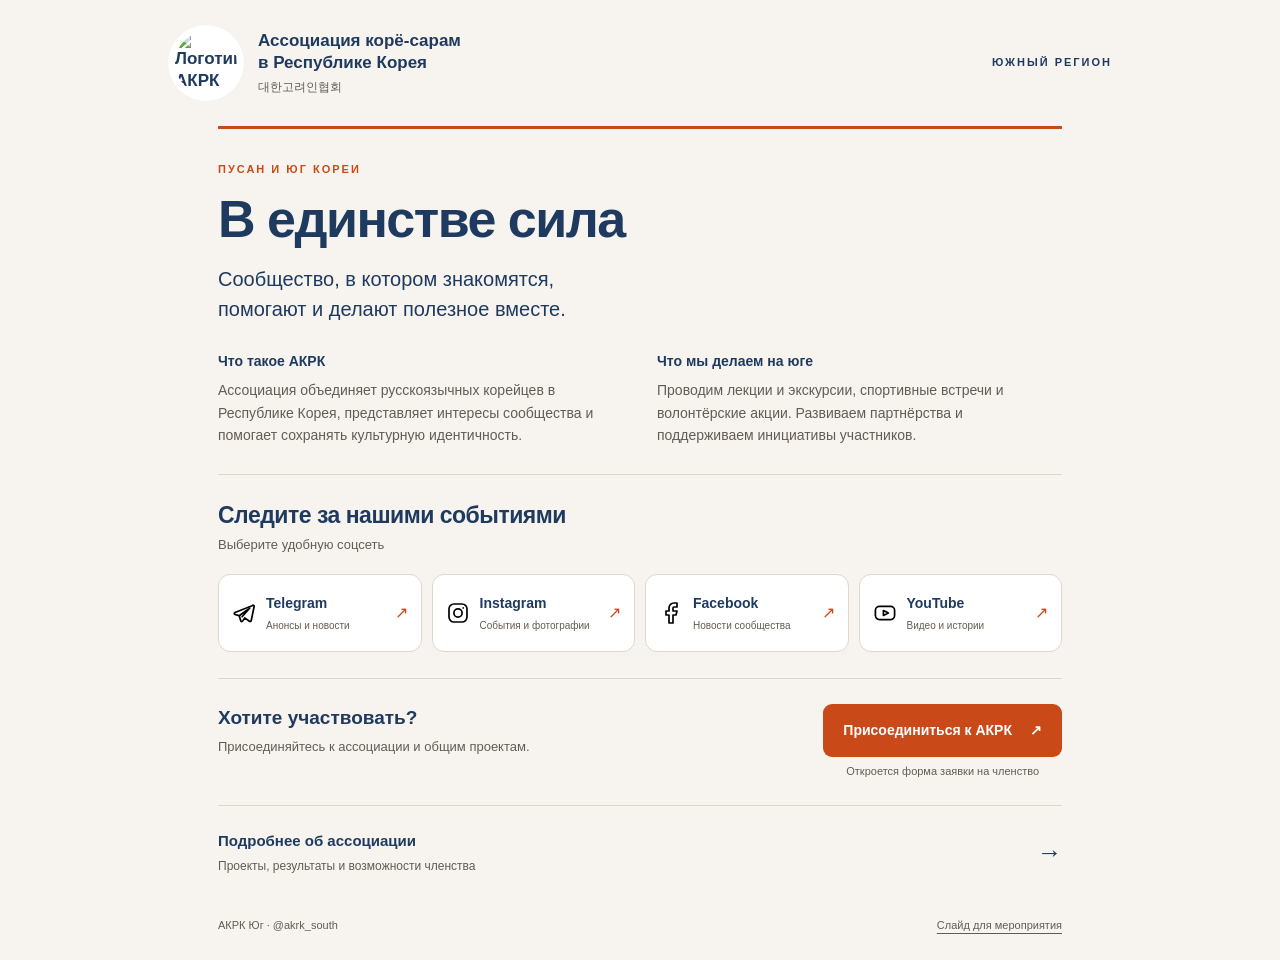
==== commit ee776351: "Fit full association logo inside circular badge" ====
--- a/index.html
+++ b/index.html
@@ -1,5 +1,5 @@
 <!doctype html>
-<html lang="ru"><head><meta charset="utf-8"><meta name="viewport" content="width=device-width,initial-scale=1"><title>АКРК Юг · Знакомьтесь и присоединяйтесь</title><meta name="description" content="Ассоциация корё-сарам в Республике Корея. АКРК Юг: события, сообщество, волонтёрство и взаимопомощь."><link rel="icon" href="images/logo.png"><link rel="stylesheet" href="welcome.css"></head>
+<html lang="ru"><head><meta charset="utf-8"><meta name="viewport" content="width=device-width,initial-scale=1"><title>АКРК Юг · Знакомьтесь и присоединяйтесь</title><meta name="description" content="Ассоциация корё-сарам в Республике Корея. АКРК Юг: события, сообщество, волонтёрство и взаимопомощь."><link rel="icon" href="images/logo.png"><link rel="stylesheet" href="welcome.css?v=logo2"></head>
 <body>
 <header class="brand"><a href="index.html" class="brand-link" aria-label="АКРК Юг, главная"><img src="images/logo.png" alt="Логотип АКРК" width="76" height="76"><span>Ассоциация корё-сарам<br>в Республике Корея<span class="brand-korean" lang="ko">대한고려인협회</span></span></a><span class="region">ЮЖНЫЙ РЕГИОН</span></header>
 <main class="welcome">
--- a/welcome.css
+++ b/welcome.css
@@ -1 +1 @@
-:root{--navy:#1f3a5f;--orange:#c94a18;--teal:#2e8b8b;--cream:#f7f4ef;--ink:#241e19;--muted:#625c55;--line:#ded7cc}*{box-sizing:border-box}body{margin:0;background:var(--cream);color:var(--ink);font-family:'Avenir Next','Helvetica Neue',Arial,sans-serif;line-height:1.6}a{color:inherit}a:focus-visible,button:focus-visible{outline:3px solid var(--teal);outline-offset:5px}a{text-underline-offset:4px}.brand{max-width:1000px;margin:auto;padding:25px 28px;display:flex;justify-content:space-between;align-items:center;gap:24px}.brand-link{display:flex;align-items:center;gap:14px;text-decoration:none;color:var(--navy);font-size:17px;font-weight:700;line-height:1.3}.brand-link img{border-radius:50%;object-fit:contain;background:#fff}.brand-korean{display:block;font-size:12px;font-weight:400;color:var(--muted);margin-top:6px}.region{font-size:11px;font-weight:700;letter-spacing:2px;color:var(--navy);white-space:nowrap}.welcome{max-width:900px;margin:0 auto;padding:0 28px}.intro{padding:32px 0 28px;border-top:3px solid var(--orange)}.eyebrow{font-size:11px;letter-spacing:2px;font-weight:700;color:var(--orange);margin:0 0 12px}h1{font-size:clamp(32px,5vw,52px);line-height:1.1;letter-spacing:-1.5px;color:var(--navy);margin:0 0 16px}.lead{font-size:20px;line-height:1.5;color:var(--navy);margin:0 0 26px}.about-grid{display:grid;grid-template-columns:1fr 1fr;gap:34px}.about-grid h2{font-size:14px;color:var(--navy);margin:0 0 7px}.about-grid p{font-size:14px;margin:0;color:var(--muted)}.social{padding:26px 0;border-top:1px solid var(--line)}.section-heading h2{font-size:23px;line-height:1.3;letter-spacing:-.5px;margin:0 0 4px;color:var(--navy)}.section-heading p{margin:0 0 18px;font-size:13px;color:var(--muted)}.social-grid{display:grid;grid-template-columns:repeat(4,1fr);gap:10px}.social-link{background:#fff;border:1px solid var(--line);border-radius:12px;padding:16px 13px;display:flex;align-items:center;gap:10px;text-decoration:none;min-height:78px;color:var(--navy);transition:background .15s,border-color .15s}.social-link:hover{background:#fff5ed;border-color:var(--orange)}.social-link>img{flex-shrink:0}.social-link>span:first-of-type{flex:1;font-size:14px;font-weight:700}.social-link small{display:block;font-size:10px;font-weight:400;color:var(--muted);margin-top:3px}.social-link>span:last-child{color:var(--orange)}.participate{padding:24px 0;border-top:1px solid var(--line);display:grid;grid-template-columns:1fr auto;gap:5px 24px;align-items:center}.participate h2{font-size:19px;color:var(--navy);margin:0 0 4px}.participate p{font-size:13px;margin:0;color:var(--muted)}.primary{background:var(--orange);color:#fff;padding:15px 20px;border-radius:9px;text-decoration:none;font-size:14px;font-weight:700;display:flex;justify-content:center;gap:18px;min-height:50px;align-items:center}.primary:hover{background:#a93e14}.participate .form-note{grid-column:2;font-size:11px;text-align:center}.more{display:flex;justify-content:space-between;align-items:center;border-top:1px solid var(--line);padding:22px 0;text-decoration:none;color:var(--navy);gap:18px}.more strong{font-size:15px}.more small{display:block;font-size:12px;color:var(--muted);margin-top:4px}.more>span:last-child{font-size:25px}.more:hover strong{text-decoration:underline}.page-footer{max-width:900px;margin:0 auto;padding:18px 28px 26px;display:flex;justify-content:space-between;gap:14px;font-size:11px;color:var(--muted)}@media(max-width:850px){.social-grid{grid-template-columns:1fr 1fr}.social-link small{font-size:12px}}@media(max-width:560px){.brand{padding:18px 20px;align-items:flex-start;gap:10px;flex-direction:column}.brand-link{font-size:14px;gap:12px}.brand-link img{width:60px;height:60px}.brand-korean{font-size:11px}.region{margin-left:72px;font-size:10px;letter-spacing:1.6px}.welcome{padding:0 22px}.intro{padding:25px 0}.lead{font-size:17px;margin-bottom:23px}.desktop-break{display:none}.about-grid{grid-template-columns:1fr;gap:17px}.about-grid p{font-size:13px}.social{padding:24px 0}.section-heading h2{font-size:21px}.social-link{padding:13px 11px;gap:8px;min-height:74px}.social-link>span:first-of-type{font-size:14px}.social-link small{font-size:11px}.social-link>img{width:21px;height:21px}.participate{grid-template-columns:1fr;gap:14px}.participate .form-note{grid-column:1}.page-footer{padding:10px 22px 24px;flex-wrap:wrap}}@media(prefers-reduced-motion:reduce){*{scroll-behavior:auto!important;transition:none!important}}
+:root{--navy:#1f3a5f;--orange:#c94a18;--teal:#2e8b8b;--cream:#f7f4ef;--ink:#241e19;--muted:#625c55;--line:#ded7cc}*{box-sizing:border-box}body{margin:0;background:var(--cream);color:var(--ink);font-family:'Avenir Next','Helvetica Neue',Arial,sans-serif;line-height:1.6}a{color:inherit}a:focus-visible,button:focus-visible{outline:3px solid var(--teal);outline-offset:5px}a{text-underline-offset:4px}.brand{max-width:1000px;margin:auto;padding:25px 28px;display:flex;justify-content:space-between;align-items:center;gap:24px}.brand-link{display:flex;align-items:center;gap:14px;text-decoration:none;color:var(--navy);font-size:17px;font-weight:700;line-height:1.3}.brand-link img{border-radius:50%;object-fit:contain;background:#fff;padding:7px;flex-shrink:0}.brand-korean{display:block;font-size:12px;font-weight:400;color:var(--muted);margin-top:6px}.region{font-size:11px;font-weight:700;letter-spacing:2px;color:var(--navy);white-space:nowrap}.welcome{max-width:900px;margin:0 auto;padding:0 28px}.intro{padding:32px 0 28px;border-top:3px solid var(--orange)}.eyebrow{font-size:11px;letter-spacing:2px;font-weight:700;color:var(--orange);margin:0 0 12px}h1{font-size:clamp(32px,5vw,52px);line-height:1.1;letter-spacing:-1.5px;color:var(--navy);margin:0 0 16px}.lead{font-size:20px;line-height:1.5;color:var(--navy);margin:0 0 26px}.about-grid{display:grid;grid-template-columns:1fr 1fr;gap:34px}.about-grid h2{font-size:14px;color:var(--navy);margin:0 0 7px}.about-grid p{font-size:14px;margin:0;color:var(--muted)}.social{padding:26px 0;border-top:1px solid var(--line)}.section-heading h2{font-size:23px;line-height:1.3;letter-spacing:-.5px;margin:0 0 4px;color:var(--navy)}.section-heading p{margin:0 0 18px;font-size:13px;color:var(--muted)}.social-grid{display:grid;grid-template-columns:repeat(4,1fr);gap:10px}.social-link{background:#fff;border:1px solid var(--line);border-radius:12px;padding:16px 13px;display:flex;align-items:center;gap:10px;text-decoration:none;min-height:78px;color:var(--navy);transition:background .15s,border-color .15s}.social-link:hover{background:#fff5ed;border-color:var(--orange)}.social-link>img{flex-shrink:0}.social-link>span:first-of-type{flex:1;font-size:14px;font-weight:700}.social-link small{display:block;font-size:10px;font-weight:400;color:var(--muted);margin-top:3px}.social-link>span:last-child{color:var(--orange)}.participate{padding:24px 0;border-top:1px solid var(--line);display:grid;grid-template-columns:1fr auto;gap:5px 24px;align-items:center}.participate h2{font-size:19px;color:var(--navy);margin:0 0 4px}.participate p{font-size:13px;margin:0;color:var(--muted)}.primary{background:var(--orange);color:#fff;padding:15px 20px;border-radius:9px;text-decoration:none;font-size:14px;font-weight:700;display:flex;justify-content:center;gap:18px;min-height:50px;align-items:center}.primary:hover{background:#a93e14}.participate .form-note{grid-column:2;font-size:11px;text-align:center}.more{display:flex;justify-content:space-between;align-items:center;border-top:1px solid var(--line);padding:22px 0;text-decoration:none;color:var(--navy);gap:18px}.more strong{font-size:15px}.more small{display:block;font-size:12px;color:var(--muted);margin-top:4px}.more>span:last-child{font-size:25px}.more:hover strong{text-decoration:underline}.page-footer{max-width:900px;margin:0 auto;padding:18px 28px 26px;display:flex;justify-content:space-between;gap:14px;font-size:11px;color:var(--muted)}@media(max-width:850px){.social-grid{grid-template-columns:1fr 1fr}.social-link small{font-size:12px}}@media(max-width:560px){.brand{padding:18px 20px;align-items:flex-start;gap:10px;flex-direction:column}.brand-link{font-size:14px;gap:12px}.brand-link img{width:60px;height:60px}.brand-korean{font-size:11px}.region{margin-left:72px;font-size:10px;letter-spacing:1.6px}.welcome{padding:0 22px}.intro{padding:25px 0}.lead{font-size:17px;margin-bottom:23px}.desktop-break{display:none}.about-grid{grid-template-columns:1fr;gap:17px}.about-grid p{font-size:13px}.social{padding:24px 0}.section-heading h2{font-size:21px}.social-link{padding:13px 11px;gap:8px;min-height:74px}.social-link>span:first-of-type{font-size:14px}.social-link small{font-size:11px}.social-link>img{width:21px;height:21px}.participate{grid-template-columns:1fr;gap:14px}.participate .form-note{grid-column:1}.page-footer{padding:10px 22px 24px;flex-wrap:wrap}}@media(prefers-reduced-motion:reduce){*{scroll-behavior:auto!important;transition:none!important}}
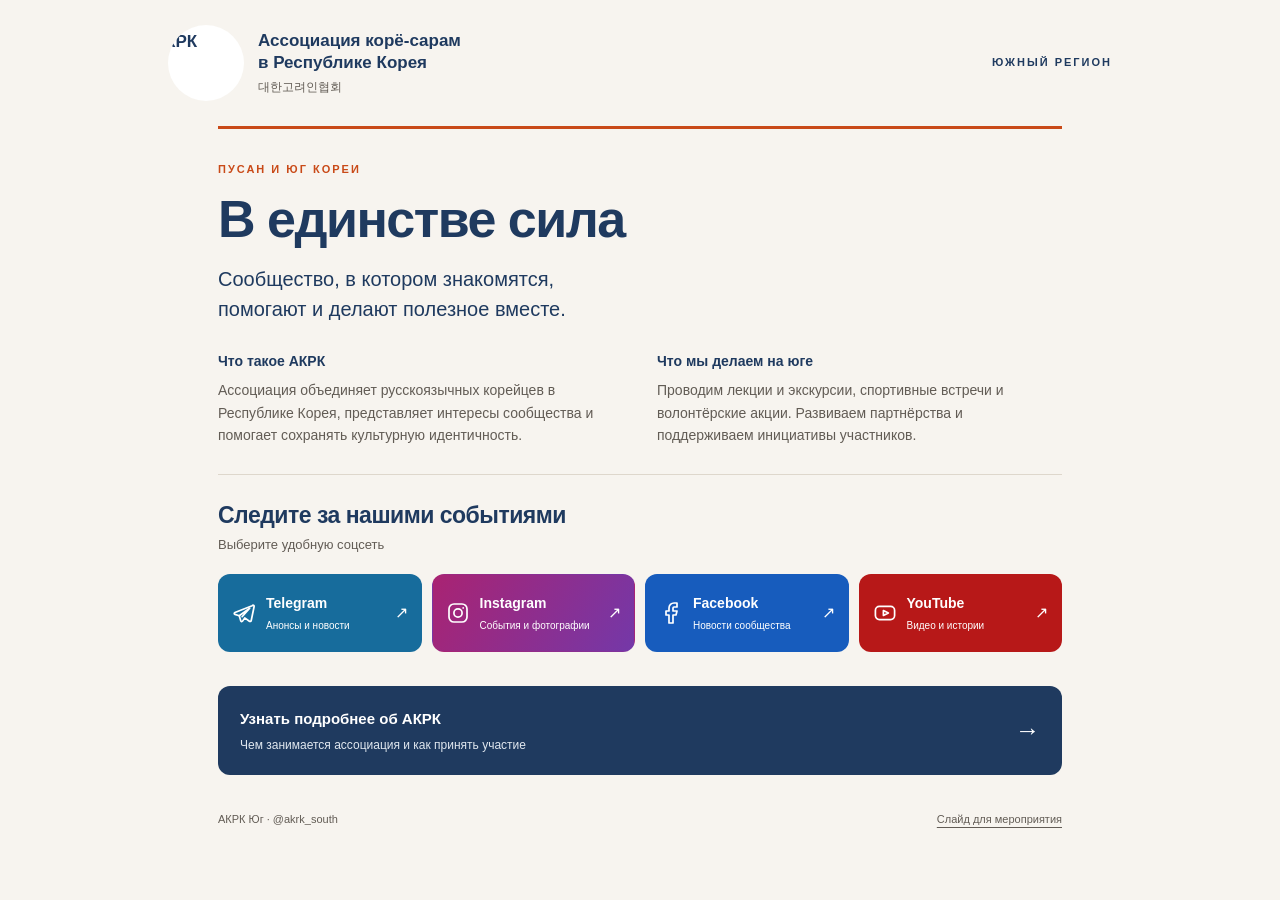
==== commit a2c570e8: "Refine logo framing and prioritize social links and association overview" ====
--- a/index.html
+++ b/index.html
@@ -1,7 +1,7 @@
 <!doctype html>
-<html lang="ru"><head><meta charset="utf-8"><meta name="viewport" content="width=device-width,initial-scale=1"><title>АКРК Юг · Знакомьтесь и присоединяйтесь</title><meta name="description" content="Ассоциация корё-сарам в Республике Корея. АКРК Юг: события, сообщество, волонтёрство и взаимопомощь."><link rel="icon" href="images/logo.png"><link rel="stylesheet" href="welcome.css?v=logo2"></head>
+<html lang="ru"><head><meta charset="utf-8"><meta name="viewport" content="width=device-width,initial-scale=1"><title>АКРК Юг · Знакомьтесь и присоединяйтесь</title><meta name="description" content="Ассоциация корё-сарам в Республике Корея. АКРК Юг: события, сообщество, волонтёрство и взаимопомощь."><link rel="icon" href="images/logo.png"><link rel="stylesheet" href="welcome.css?v=brand3"></head>
 <body>
-<header class="brand"><a href="index.html" class="brand-link" aria-label="АКРК Юг, главная"><img src="images/logo.png" alt="Логотип АКРК" width="76" height="76"><span>Ассоциация корё-сарам<br>в Республике Корея<span class="brand-korean" lang="ko">대한고려인협회</span></span></a><span class="region">ЮЖНЫЙ РЕГИОН</span></header>
+<header class="brand"><a href="index.html" class="brand-link" aria-label="АКРК Юг, главная"><span class="brand-mark"><img src="images/logo.png" alt="Логотип АКРК" width="76" height="76"></span><span>Ассоциация корё-сарам<br>в Республике Корея<span class="brand-korean" lang="ko">대한고려인협회</span></span></a><span class="region">ЮЖНЫЙ РЕГИОН</span></header>
 <main class="welcome">
 <section class="intro" aria-labelledby="intro-title"><p class="eyebrow">ПУСАН И ЮГ КОРЕИ</p><h1 id="intro-title">В единстве сила</h1><p class="lead">Сообщество, в котором знакомятся,<br class="desktop-break"> помогают и делают полезное вместе.</p>
 <div class="about-grid"><div><h2>Что такое АКРК</h2><p>Ассоциация объединяет русскоязычных корейцев в Республике Корея, представляет интересы сообщества и помогает сохранять культурную идентичность.</p></div><div><h2>Что мы делаем на юге</h2><p>Проводим лекции и экскурсии, спортивные встречи и волонтёрские акции. Развиваем партнёрства и поддерживаем инициативы участников.</p></div></div></section>
@@ -11,7 +11,6 @@
 <a class="social-link" href="https://www.facebook.com/profile.php?id=61590015654333" target="_blank" rel="noopener noreferrer"><img src="images/facebook.svg" alt="" width="24" height="24"><span>Facebook<small>Новости сообщества</small></span><span aria-hidden="true">↗</span></a>
 <a class="social-link" href="https://youtube.com/@akrk_south" target="_blank" rel="noopener noreferrer"><img src="images/youtube.svg" alt="" width="24" height="24"><span>YouTube<small>Видео и истории</small></span><span aria-hidden="true">↗</span></a>
 </div></section>
-<section class="participate" aria-labelledby="participate-title"><div><h2 id="participate-title">Хотите участвовать?</h2><p>Присоединяйтесь к ассоциации и общим проектам.</p></div><a class="primary" href="https://forms.gle/eXMsqgfdzoWPykTQ9" target="_blank" rel="noopener noreferrer">Присоединиться к АКРК <span aria-hidden="true">↗</span></a><p class="form-note">Откроется форма заявки на членство</p></section>
-<a class="more" href="presentation.html"><span><strong>Подробнее об ассоциации</strong><small>Проекты, результаты и возможности членства</small></span><span aria-hidden="true">→</span></a>
+<a class="more" href="presentation.html"><span><strong>Узнать подробнее об АКРК</strong><small>Чем занимается ассоциация и как принять участие</small></span><span aria-hidden="true">→</span></a>
 </main><footer class="page-footer"><span>АКРК Юг · @akrk_south</span><a href="slide.html">Слайд для мероприятия</a></footer>
 </body></html>
--- a/welcome.css
+++ b/welcome.css
@@ -1 +1,16 @@
-:root{--navy:#1f3a5f;--orange:#c94a18;--teal:#2e8b8b;--cream:#f7f4ef;--ink:#241e19;--muted:#625c55;--line:#ded7cc}*{box-sizing:border-box}body{margin:0;background:var(--cream);color:var(--ink);font-family:'Avenir Next','Helvetica Neue',Arial,sans-serif;line-height:1.6}a{color:inherit}a:focus-visible,button:focus-visible{outline:3px solid var(--teal);outline-offset:5px}a{text-underline-offset:4px}.brand{max-width:1000px;margin:auto;padding:25px 28px;display:flex;justify-content:space-between;align-items:center;gap:24px}.brand-link{display:flex;align-items:center;gap:14px;text-decoration:none;color:var(--navy);font-size:17px;font-weight:700;line-height:1.3}.brand-link img{border-radius:50%;object-fit:contain;background:#fff;padding:7px;flex-shrink:0}.brand-korean{display:block;font-size:12px;font-weight:400;color:var(--muted);margin-top:6px}.region{font-size:11px;font-weight:700;letter-spacing:2px;color:var(--navy);white-space:nowrap}.welcome{max-width:900px;margin:0 auto;padding:0 28px}.intro{padding:32px 0 28px;border-top:3px solid var(--orange)}.eyebrow{font-size:11px;letter-spacing:2px;font-weight:700;color:var(--orange);margin:0 0 12px}h1{font-size:clamp(32px,5vw,52px);line-height:1.1;letter-spacing:-1.5px;color:var(--navy);margin:0 0 16px}.lead{font-size:20px;line-height:1.5;color:var(--navy);margin:0 0 26px}.about-grid{display:grid;grid-template-columns:1fr 1fr;gap:34px}.about-grid h2{font-size:14px;color:var(--navy);margin:0 0 7px}.about-grid p{font-size:14px;margin:0;color:var(--muted)}.social{padding:26px 0;border-top:1px solid var(--line)}.section-heading h2{font-size:23px;line-height:1.3;letter-spacing:-.5px;margin:0 0 4px;color:var(--navy)}.section-heading p{margin:0 0 18px;font-size:13px;color:var(--muted)}.social-grid{display:grid;grid-template-columns:repeat(4,1fr);gap:10px}.social-link{background:#fff;border:1px solid var(--line);border-radius:12px;padding:16px 13px;display:flex;align-items:center;gap:10px;text-decoration:none;min-height:78px;color:var(--navy);transition:background .15s,border-color .15s}.social-link:hover{background:#fff5ed;border-color:var(--orange)}.social-link>img{flex-shrink:0}.social-link>span:first-of-type{flex:1;font-size:14px;font-weight:700}.social-link small{display:block;font-size:10px;font-weight:400;color:var(--muted);margin-top:3px}.social-link>span:last-child{color:var(--orange)}.participate{padding:24px 0;border-top:1px solid var(--line);display:grid;grid-template-columns:1fr auto;gap:5px 24px;align-items:center}.participate h2{font-size:19px;color:var(--navy);margin:0 0 4px}.participate p{font-size:13px;margin:0;color:var(--muted)}.primary{background:var(--orange);color:#fff;padding:15px 20px;border-radius:9px;text-decoration:none;font-size:14px;font-weight:700;display:flex;justify-content:center;gap:18px;min-height:50px;align-items:center}.primary:hover{background:#a93e14}.participate .form-note{grid-column:2;font-size:11px;text-align:center}.more{display:flex;justify-content:space-between;align-items:center;border-top:1px solid var(--line);padding:22px 0;text-decoration:none;color:var(--navy);gap:18px}.more strong{font-size:15px}.more small{display:block;font-size:12px;color:var(--muted);margin-top:4px}.more>span:last-child{font-size:25px}.more:hover strong{text-decoration:underline}.page-footer{max-width:900px;margin:0 auto;padding:18px 28px 26px;display:flex;justify-content:space-between;gap:14px;font-size:11px;color:var(--muted)}@media(max-width:850px){.social-grid{grid-template-columns:1fr 1fr}.social-link small{font-size:12px}}@media(max-width:560px){.brand{padding:18px 20px;align-items:flex-start;gap:10px;flex-direction:column}.brand-link{font-size:14px;gap:12px}.brand-link img{width:60px;height:60px}.brand-korean{font-size:11px}.region{margin-left:72px;font-size:10px;letter-spacing:1.6px}.welcome{padding:0 22px}.intro{padding:25px 0}.lead{font-size:17px;margin-bottom:23px}.desktop-break{display:none}.about-grid{grid-template-columns:1fr;gap:17px}.about-grid p{font-size:13px}.social{padding:24px 0}.section-heading h2{font-size:21px}.social-link{padding:13px 11px;gap:8px;min-height:74px}.social-link>span:first-of-type{font-size:14px}.social-link small{font-size:11px}.social-link>img{width:21px;height:21px}.participate{grid-template-columns:1fr;gap:14px}.participate .form-note{grid-column:1}.page-footer{padding:10px 22px 24px;flex-wrap:wrap}}@media(prefers-reduced-motion:reduce){*{scroll-behavior:auto!important;transition:none!important}}
+:root{--navy:#1f3a5f;--orange:#c94a18;--teal:#2e8b8b;--cream:#f7f4ef;--ink:#241e19;--muted:#625c55;--line:#ded7cc}*{box-sizing:border-box}body{margin:0;background:var(--cream);color:var(--ink);font-family:'Avenir Next','Helvetica Neue',Arial,sans-serif;line-height:1.6}a{color:inherit}a:focus-visible,button:focus-visible{outline:3px solid var(--teal);outline-offset:5px}a{text-underline-offset:4px}.brand{max-width:1000px;margin:auto;padding:25px 28px;display:flex;justify-content:space-between;align-items:center;gap:24px}.brand-link{display:flex;align-items:center;gap:14px;text-decoration:none;color:var(--navy);font-size:17px;font-weight:700;line-height:1.3}.brand-mark{display:block;position:relative;width:76px;height:76px;flex-shrink:0;overflow:hidden;border-radius:50%;background:#fff}.brand-link .brand-mark img{position:absolute;width:145%;height:145%;max-width:none;left:-20%;top:-21%;object-fit:fill;padding:0;border-radius:0}.brand-korean{display:block;font-size:12px;font-weight:400;color:var(--muted);margin-top:6px}.region{font-size:11px;font-weight:700;letter-spacing:2px;color:var(--navy);white-space:nowrap}.welcome{max-width:900px;margin:0 auto;padding:0 28px}.intro{padding:32px 0 28px;border-top:3px solid var(--orange)}.eyebrow{font-size:11px;letter-spacing:2px;font-weight:700;color:var(--orange);margin:0 0 12px}h1{font-size:clamp(32px,5vw,52px);line-height:1.1;letter-spacing:-1.5px;color:var(--navy);margin:0 0 16px}.lead{font-size:20px;line-height:1.5;color:var(--navy);margin:0 0 26px}.about-grid{display:grid;grid-template-columns:1fr 1fr;gap:34px}.about-grid h2{font-size:14px;color:var(--navy);margin:0 0 7px}.about-grid p{font-size:14px;margin:0;color:var(--muted)}.social{padding:26px 0;border-top:1px solid var(--line)}.section-heading h2{font-size:23px;line-height:1.3;letter-spacing:-.5px;margin:0 0 4px;color:var(--navy)}.section-heading p{margin:0 0 18px;font-size:13px;color:var(--muted)}.social-grid{display:grid;grid-template-columns:repeat(4,1fr);gap:10px}.social-link{background:#fff;border:1px solid var(--line);border-radius:12px;padding:16px 13px;display:flex;align-items:center;gap:10px;text-decoration:none;min-height:78px;color:var(--navy);transition:background .15s,border-color .15s}.social-link:hover{background:#fff5ed;border-color:var(--orange)}.social-link>img{flex-shrink:0}.social-link>span:first-of-type{flex:1;font-size:14px;font-weight:700}.social-link small{display:block;font-size:10px;font-weight:400;color:var(--muted);margin-top:3px}.social-link>span:last-child{color:var(--orange)}.participate{padding:24px 0;border-top:1px solid var(--line);display:grid;grid-template-columns:1fr auto;gap:5px 24px;align-items:center}.participate h2{font-size:19px;color:var(--navy);margin:0 0 4px}.participate p{font-size:13px;margin:0;color:var(--muted)}.primary{background:var(--orange);color:#fff;padding:15px 20px;border-radius:9px;text-decoration:none;font-size:14px;font-weight:700;display:flex;justify-content:center;gap:18px;min-height:50px;align-items:center}.primary:hover{background:#a93e14}.participate .form-note{grid-column:2;font-size:11px;text-align:center}.more{display:flex;justify-content:space-between;align-items:center;border-top:1px solid var(--line);padding:22px 0;text-decoration:none;color:var(--navy);gap:18px}.more strong{font-size:15px}.more small{display:block;font-size:12px;color:var(--muted);margin-top:4px}.more>span:last-child{font-size:25px}.more:hover strong{text-decoration:underline}.page-footer{max-width:900px;margin:0 auto;padding:18px 28px 26px;display:flex;justify-content:space-between;gap:14px;font-size:11px;color:var(--muted)}@media(max-width:850px){.social-grid{grid-template-columns:1fr 1fr}.social-link small{font-size:12px}}@media(max-width:560px){.brand{padding:18px 20px;align-items:flex-start;gap:10px;flex-direction:column}.brand-link{font-size:14px;gap:12px}.brand-mark{width:60px;height:60px}.brand-korean{font-size:11px}.region{margin-left:72px;font-size:10px;letter-spacing:1.6px}.welcome{padding:0 22px}.intro{padding:25px 0}.lead{font-size:17px;margin-bottom:23px}.desktop-break{display:none}.about-grid{grid-template-columns:1fr;gap:17px}.about-grid p{font-size:13px}.social{padding:24px 0}.section-heading h2{font-size:21px}.social-link{padding:13px 11px;gap:8px;min-height:74px}.social-link>span:first-of-type{font-size:14px}.social-link small{font-size:11px}.social-link>img{width:21px;height:21px}.participate{grid-template-columns:1fr;gap:14px}.participate .form-note{grid-column:1}.page-footer{padding:10px 22px 24px;flex-wrap:wrap}}@media(prefers-reduced-motion:reduce){*{scroll-behavior:auto!important;transition:none!important}}
+
+/* Four clear subscription choices; membership follows the full overview. */
+.social-link{background:#176c9c;border-color:transparent;color:#fff}
+.social-link:nth-child(2){background:linear-gradient(120deg,#a92372,#7438a8)}
+.social-link:nth-child(3){background:#175cbd}
+.social-link:nth-child(4){background:#b71818}
+.social-link small,.social-link>span:last-child{color:#fff}
+.social-link>img{filter:brightness(0) invert(1)}
+.social-link:hover{background:#144d75;border-color:transparent}
+.social-link:nth-child(2):hover{background:#77215f}
+.social-link:nth-child(3):hover{background:#104792}
+.social-link:nth-child(4):hover{background:#941313}
+.more{margin:8px 0 18px;padding:20px 22px;background:var(--navy);color:#fff;border:0;border-radius:12px;min-height:72px}
+.more small{color:#e0e7ef}
+.more:hover{background:#152c4b}
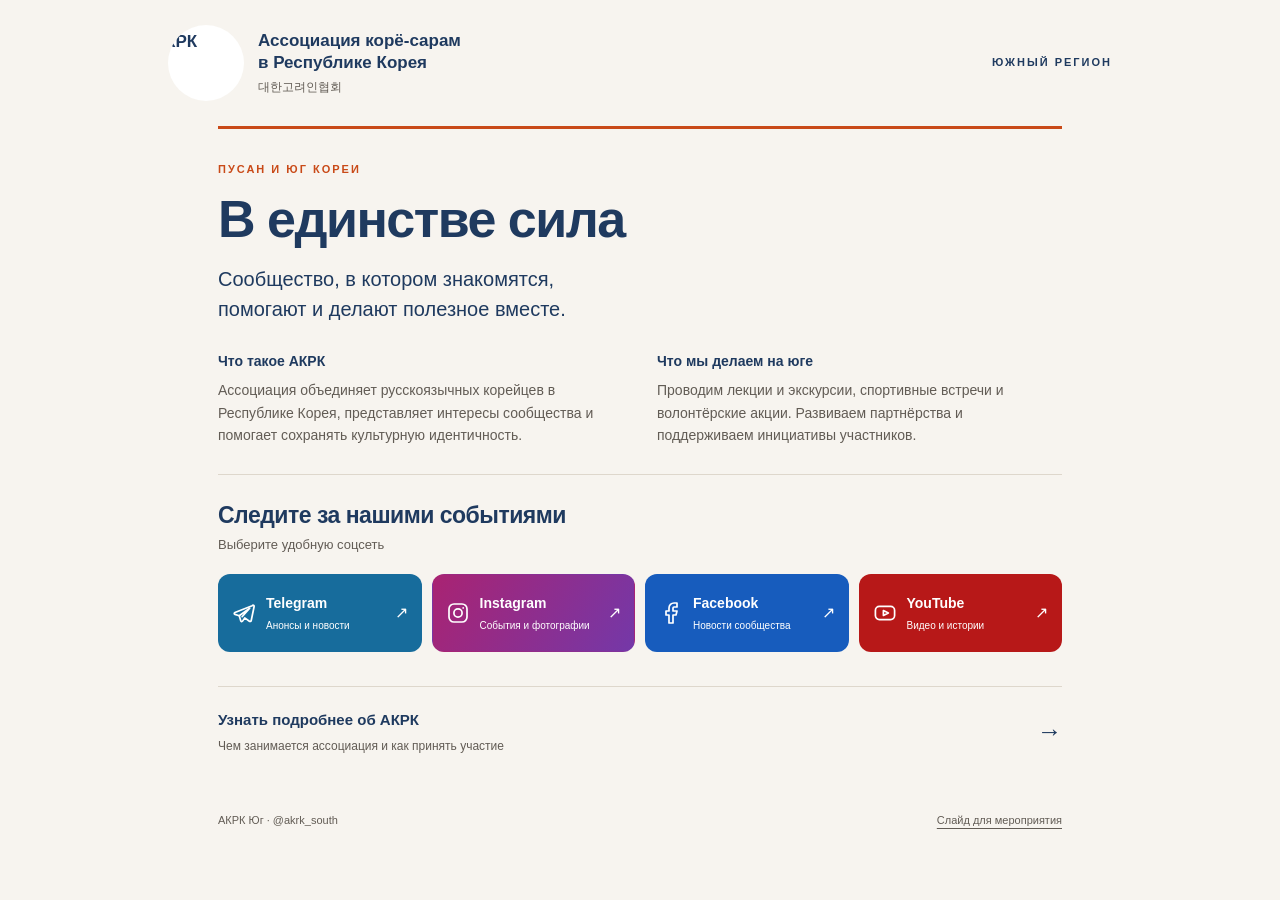
==== commit d7802a6c: "Keep association details link subtle beside prominent social choices" ====
--- a/index.html
+++ b/index.html
@@ -1,5 +1,5 @@
 <!doctype html>
-<html lang="ru"><head><meta charset="utf-8"><meta name="viewport" content="width=device-width,initial-scale=1"><title>АКРК Юг · Знакомьтесь и присоединяйтесь</title><meta name="description" content="Ассоциация корё-сарам в Республике Корея. АКРК Юг: события, сообщество, волонтёрство и взаимопомощь."><link rel="icon" href="images/logo.png"><link rel="stylesheet" href="welcome.css?v=brand3"></head>
+<html lang="ru"><head><meta charset="utf-8"><meta name="viewport" content="width=device-width,initial-scale=1"><title>АКРК Юг · Знакомьтесь и присоединяйтесь</title><meta name="description" content="Ассоциация корё-сарам в Республике Корея. АКРК Юг: события, сообщество, волонтёрство и взаимопомощь."><link rel="icon" href="images/logo.png"><link rel="stylesheet" href="welcome.css?v=social4"></head>
 <body>
 <header class="brand"><a href="index.html" class="brand-link" aria-label="АКРК Юг, главная"><span class="brand-mark"><img src="images/logo.png" alt="Логотип АКРК" width="76" height="76"></span><span>Ассоциация корё-сарам<br>в Республике Корея<span class="brand-korean" lang="ko">대한고려인협회</span></span></a><span class="region">ЮЖНЫЙ РЕГИОН</span></header>
 <main class="welcome">
--- a/welcome.css
+++ b/welcome.css
@@ -11,6 +11,6 @@
 .social-link:nth-child(2):hover{background:#77215f}
 .social-link:nth-child(3):hover{background:#104792}
 .social-link:nth-child(4):hover{background:#941313}
-.more{margin:8px 0 18px;padding:20px 22px;background:var(--navy);color:#fff;border:0;border-radius:12px;min-height:72px}
-.more small{color:#e0e7ef}
-.more:hover{background:#152c4b}
+.more{margin:8px 0 18px;padding:20px 0;background:transparent;color:var(--navy);border:0;border-top:1px solid var(--line);border-radius:0;min-height:72px}
+.more small{color:var(--muted)}
+.more:hover{background:transparent}
